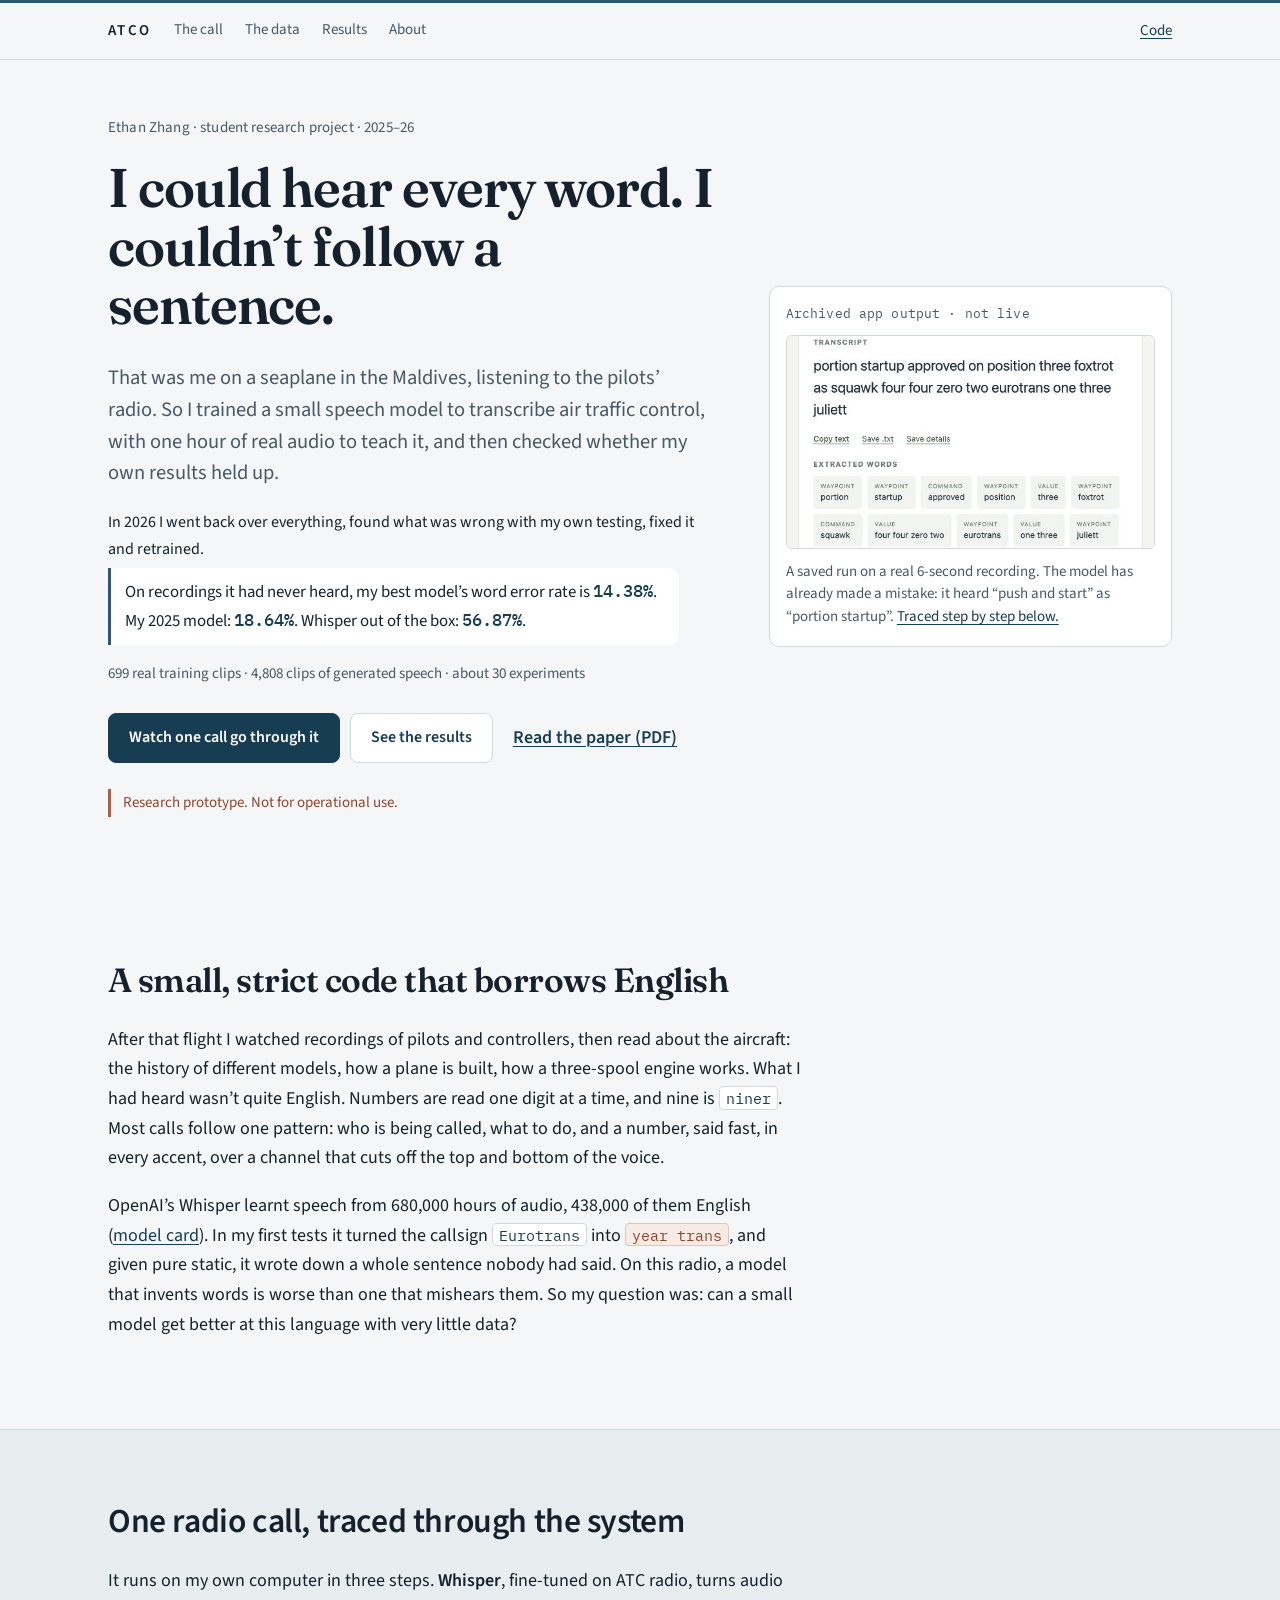
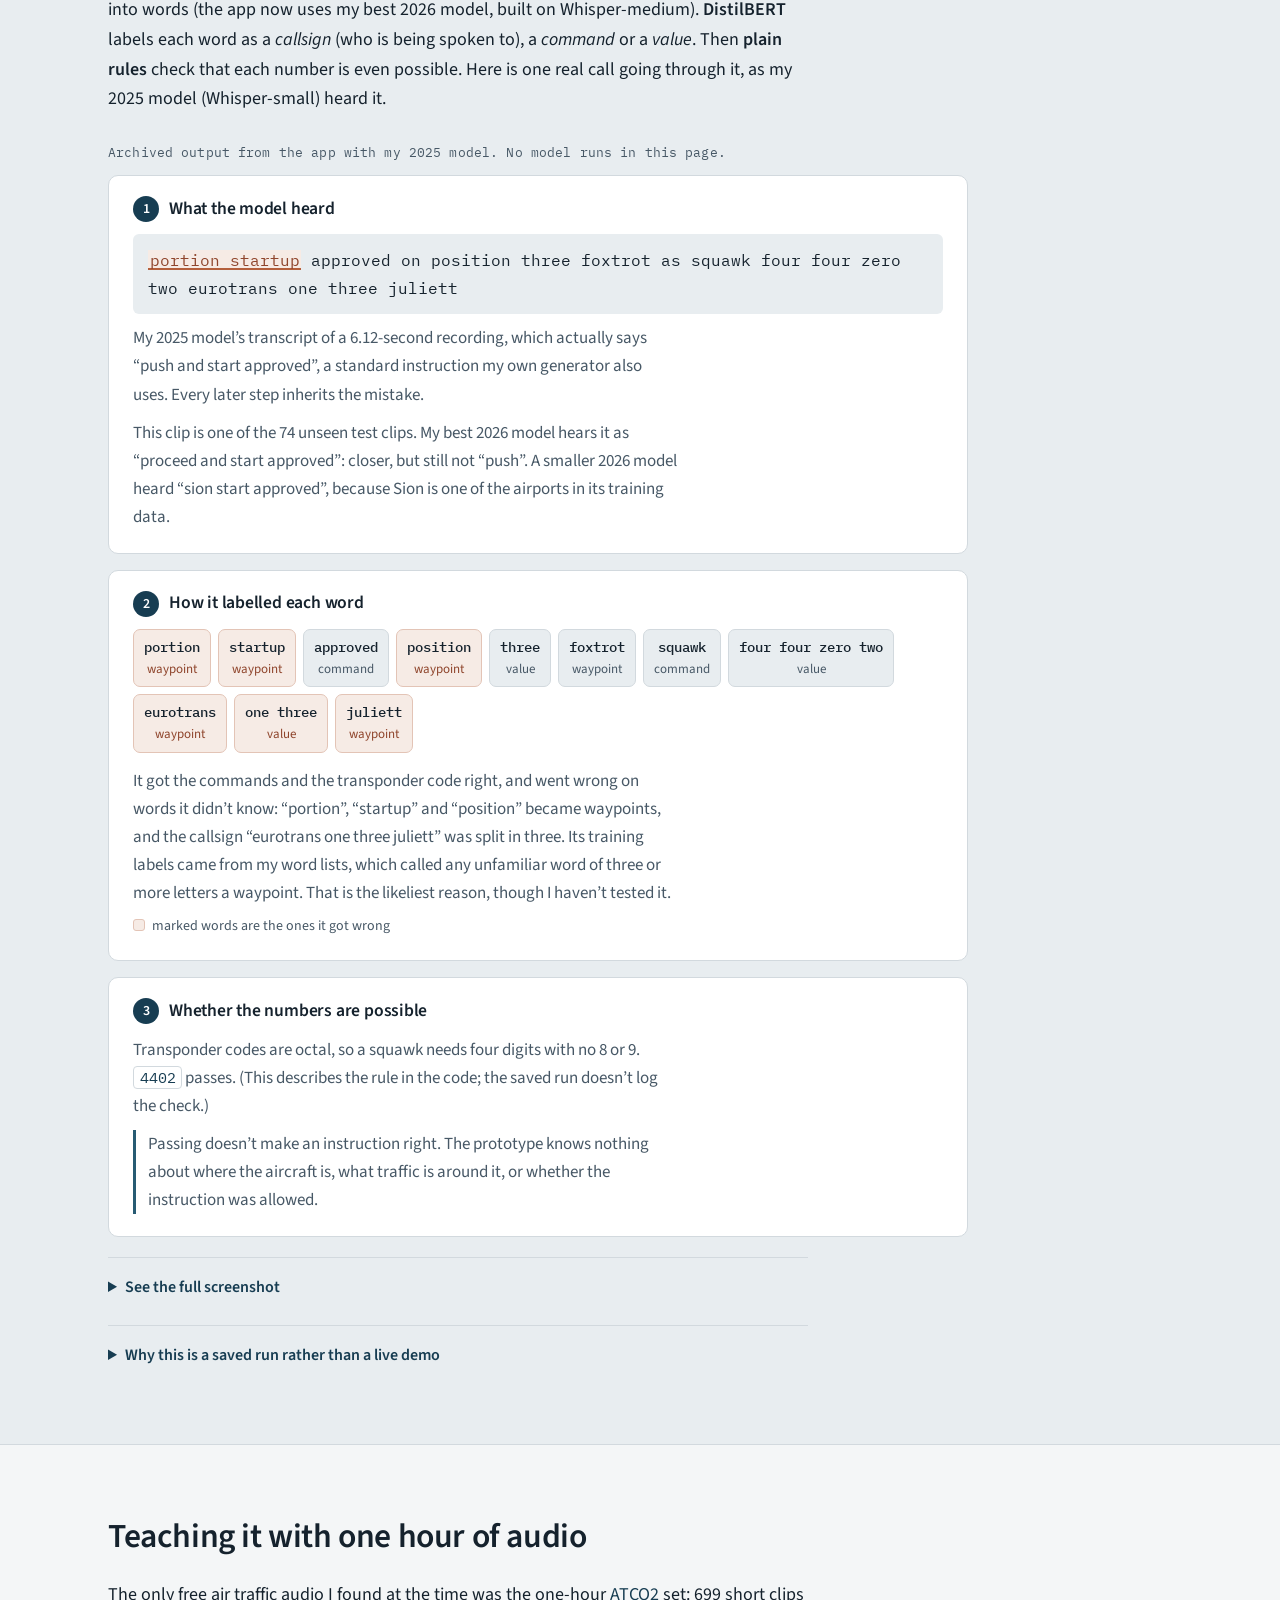
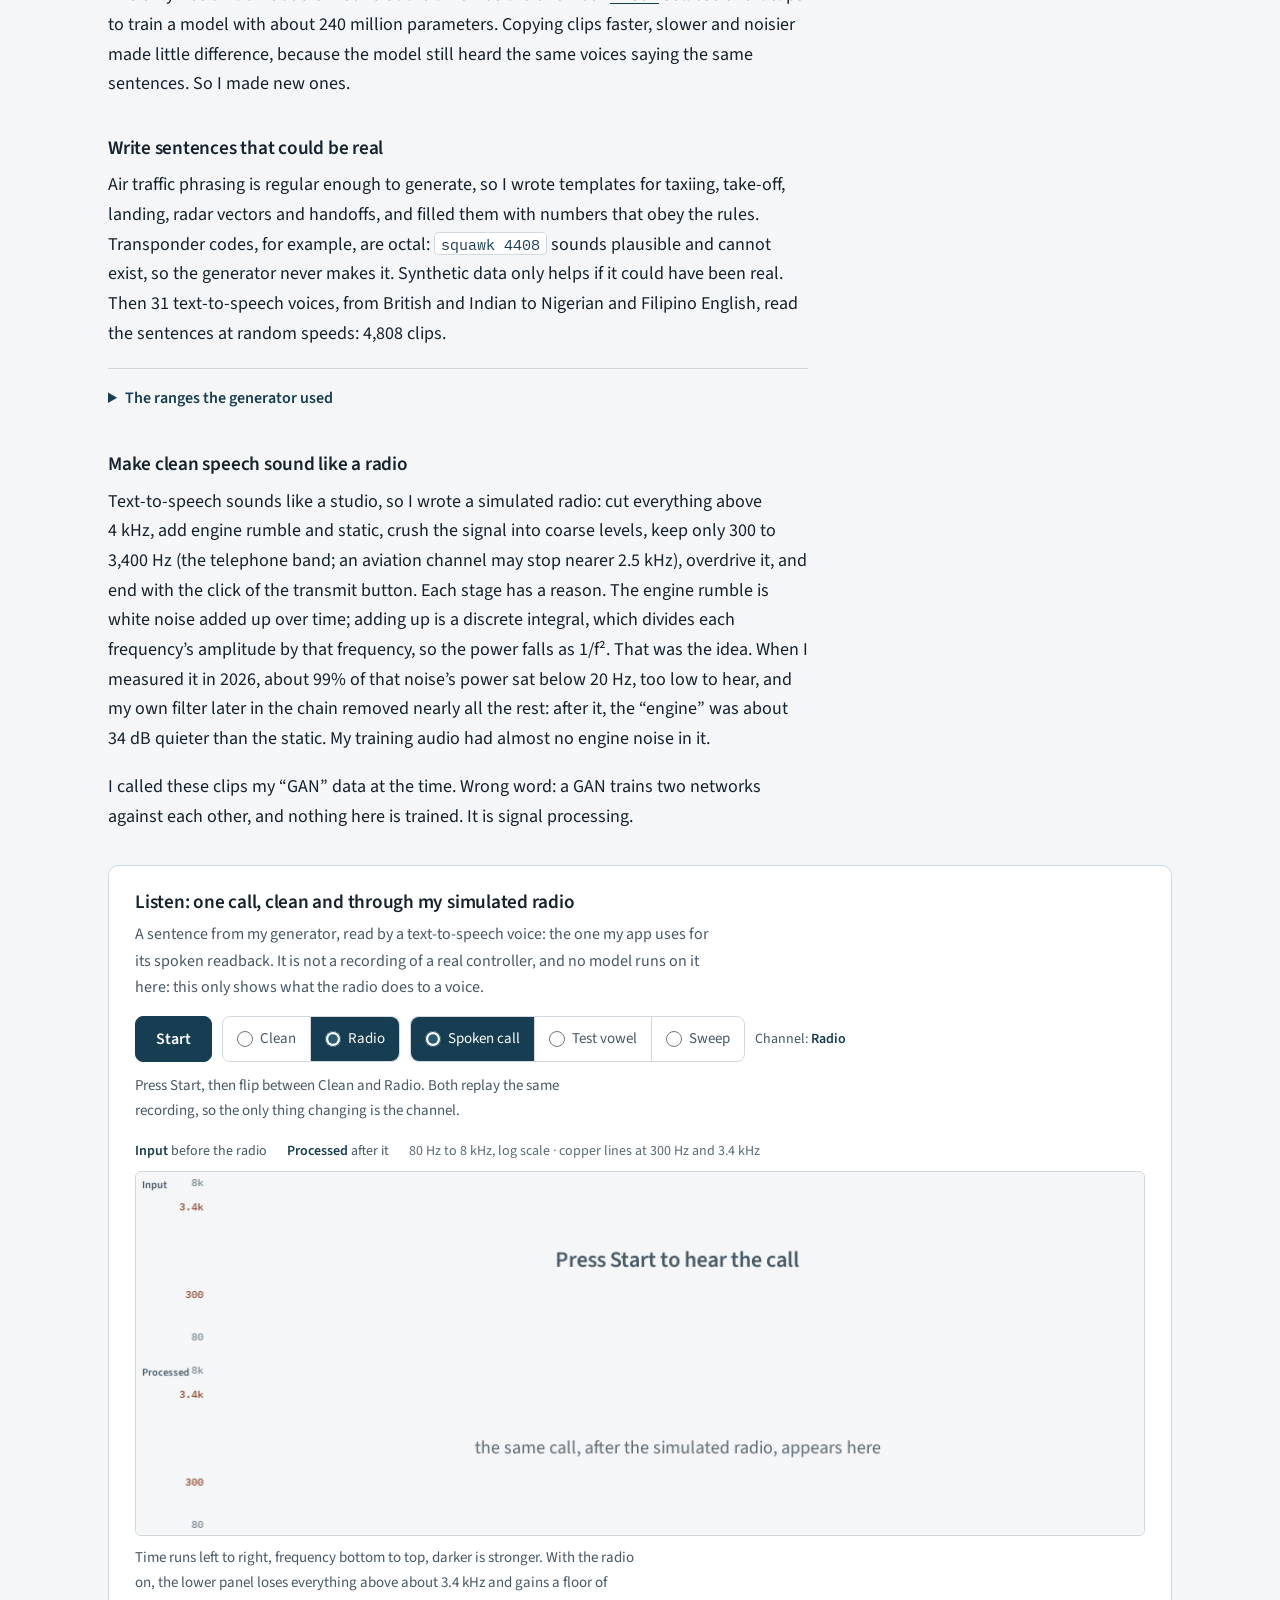
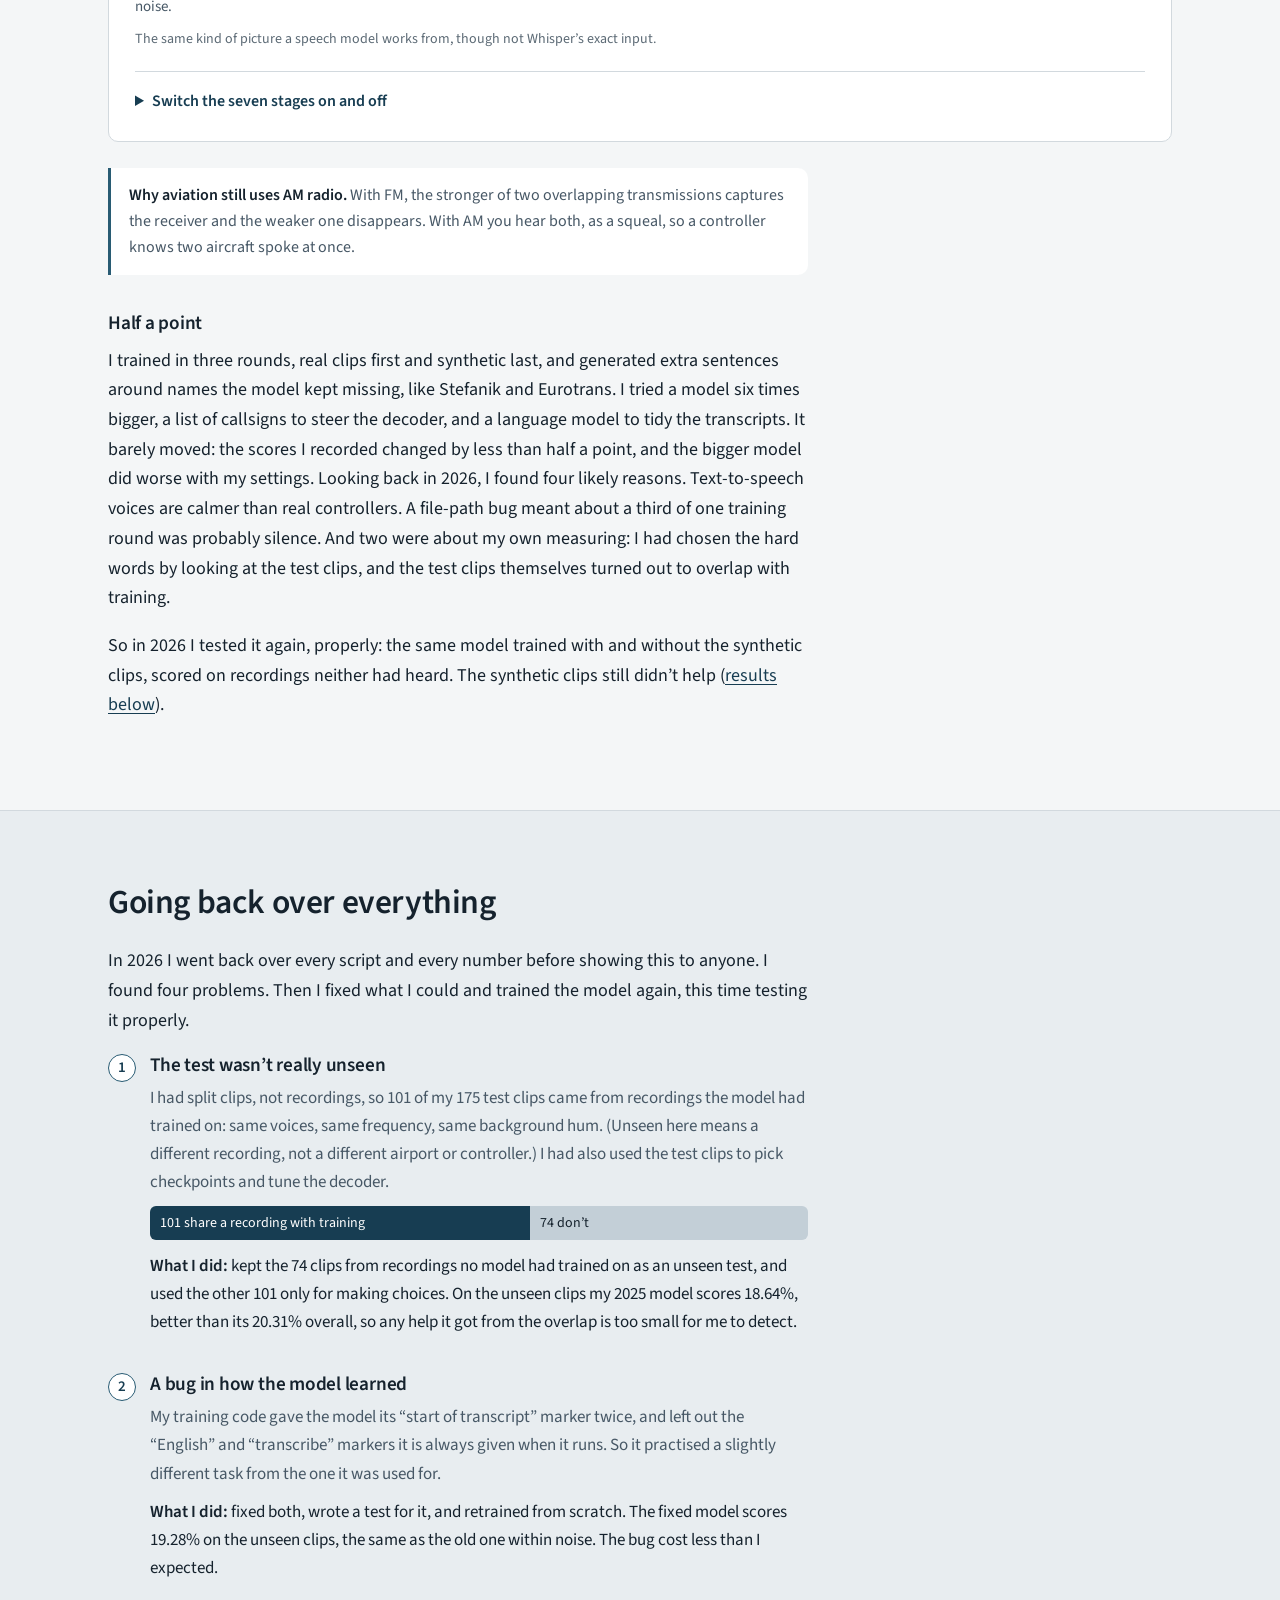
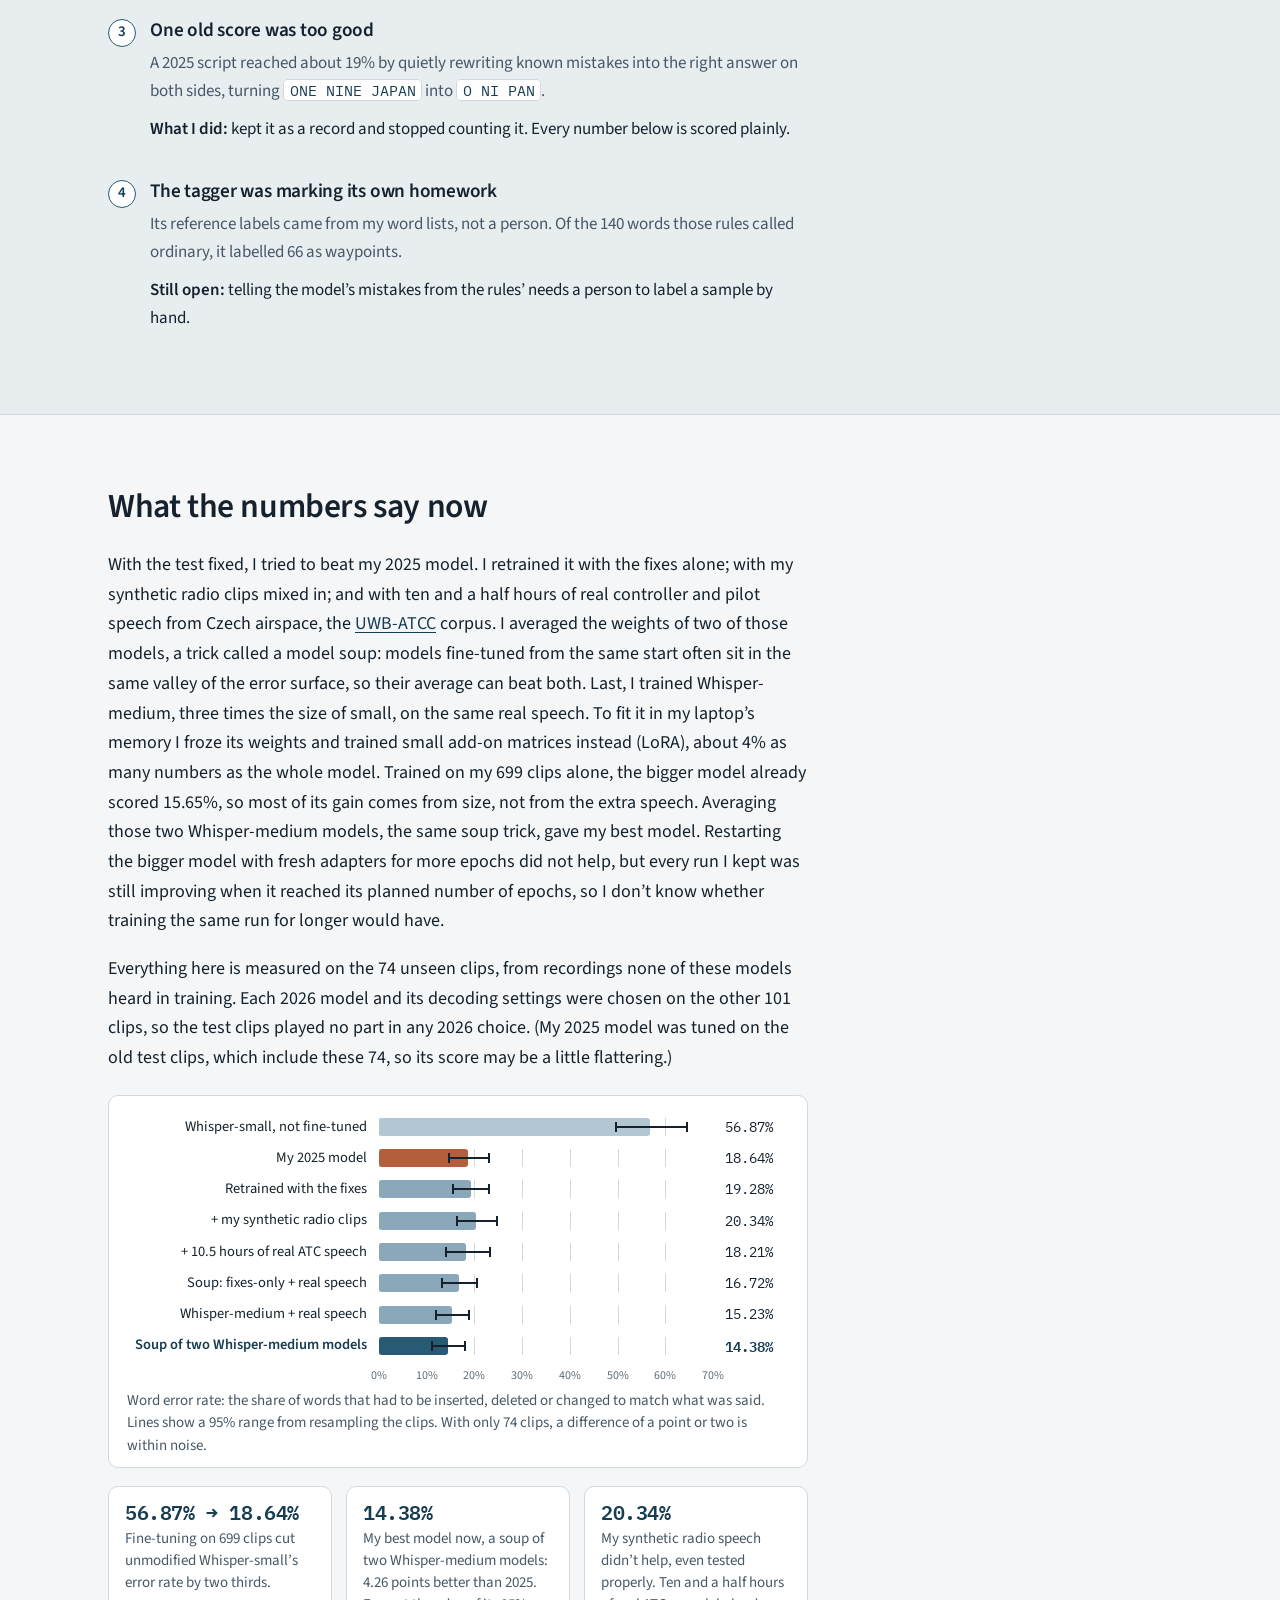
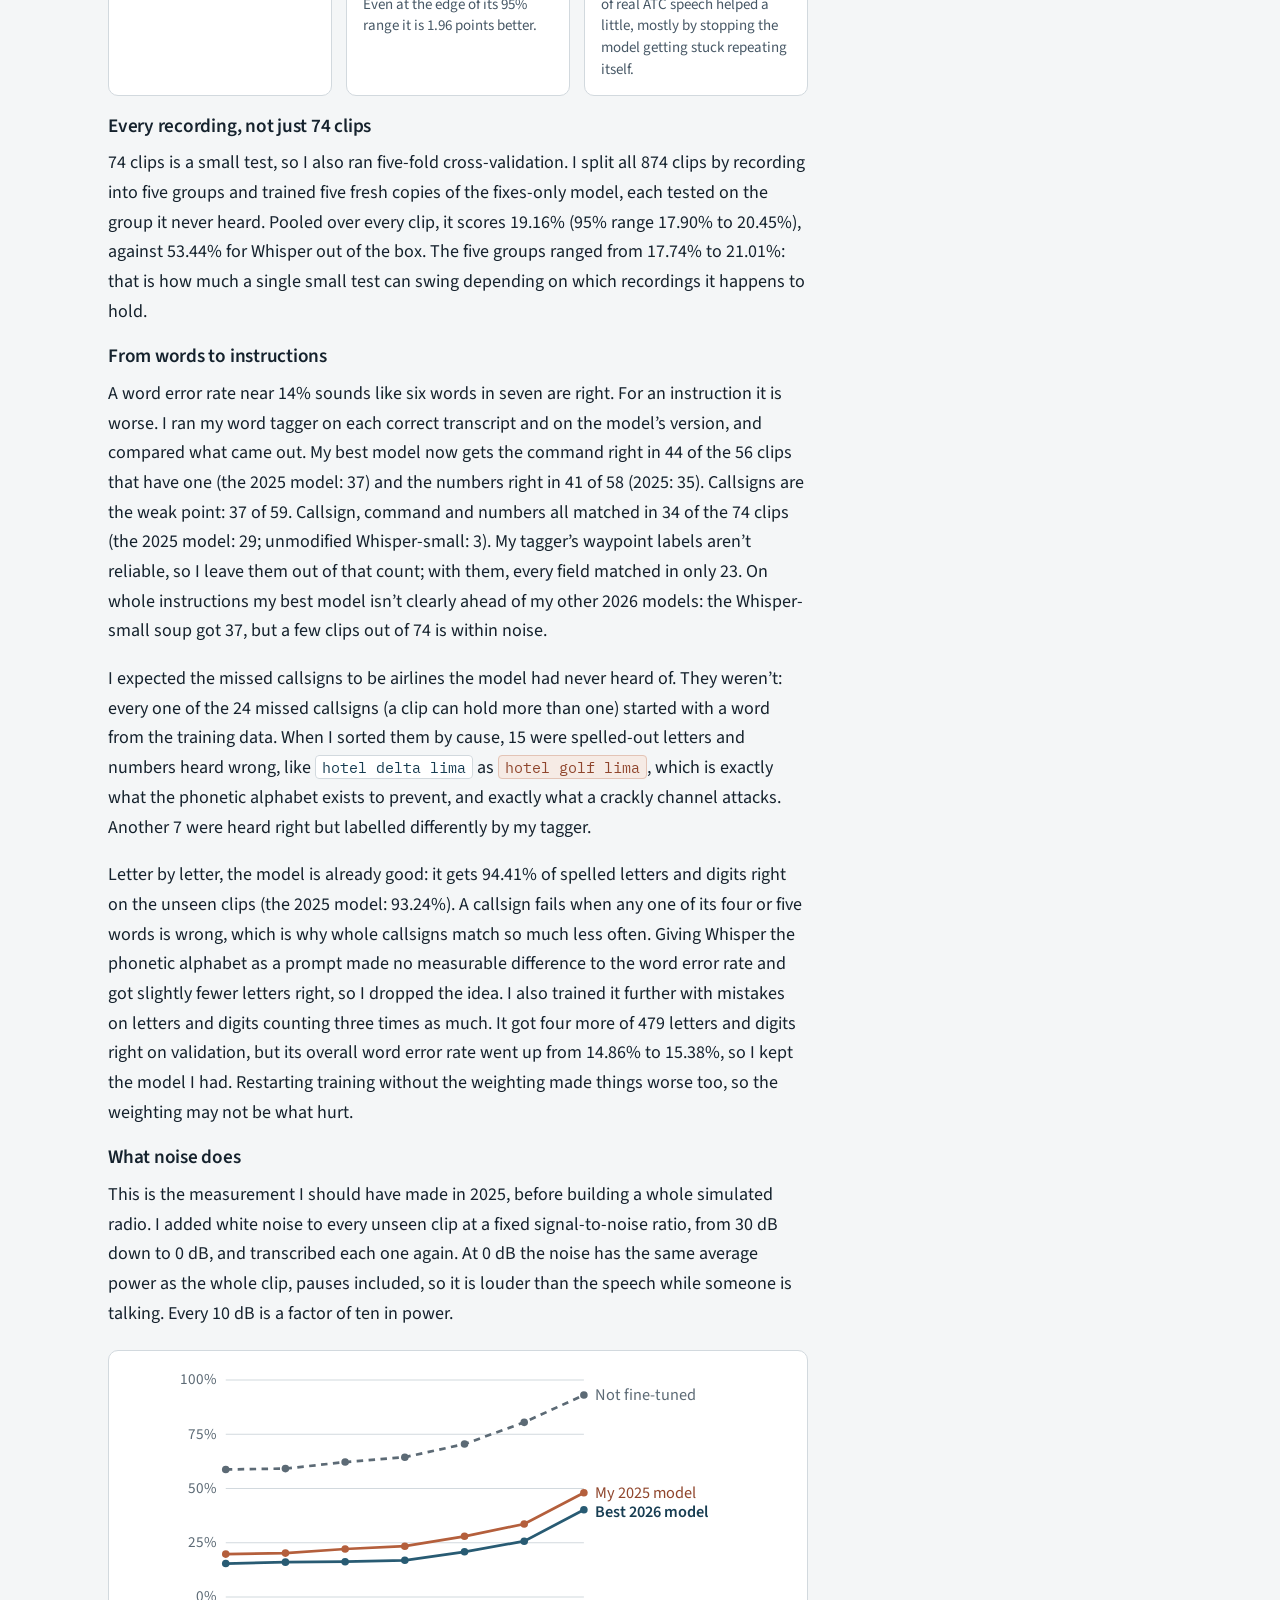
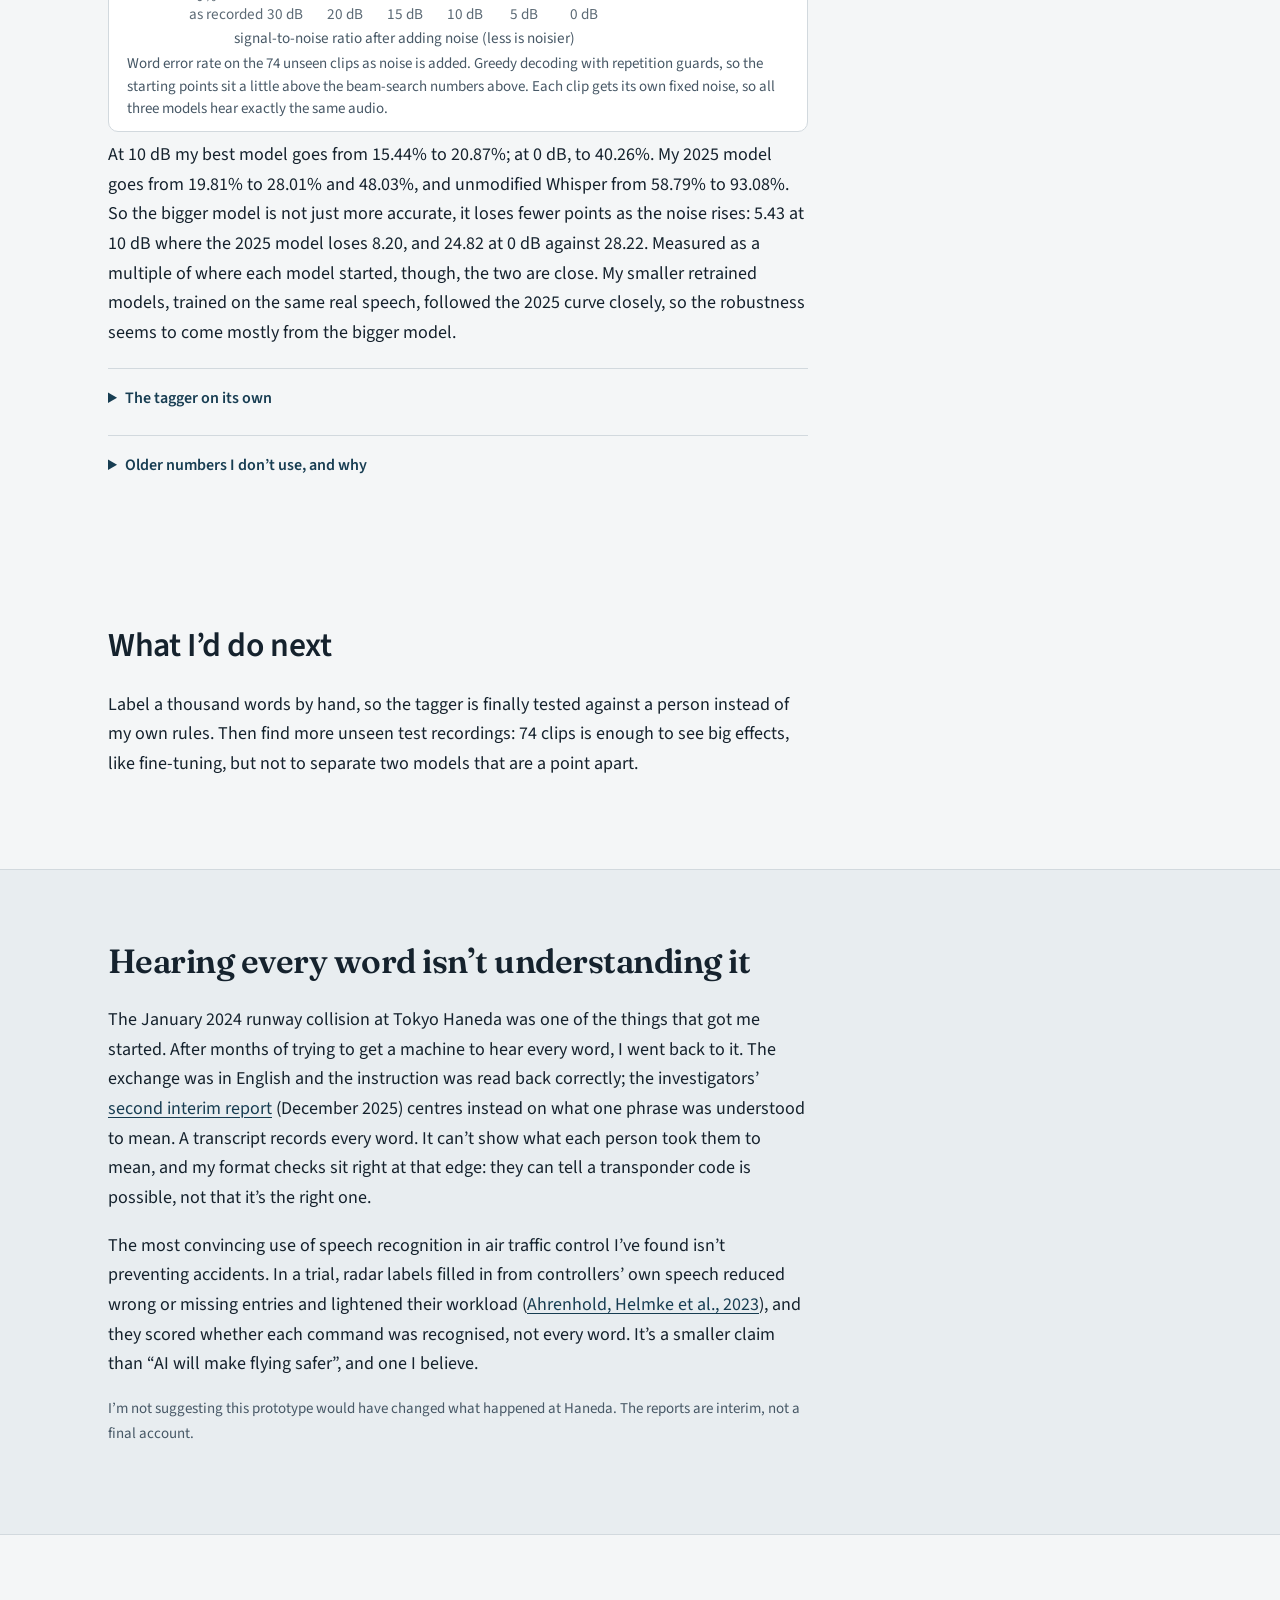
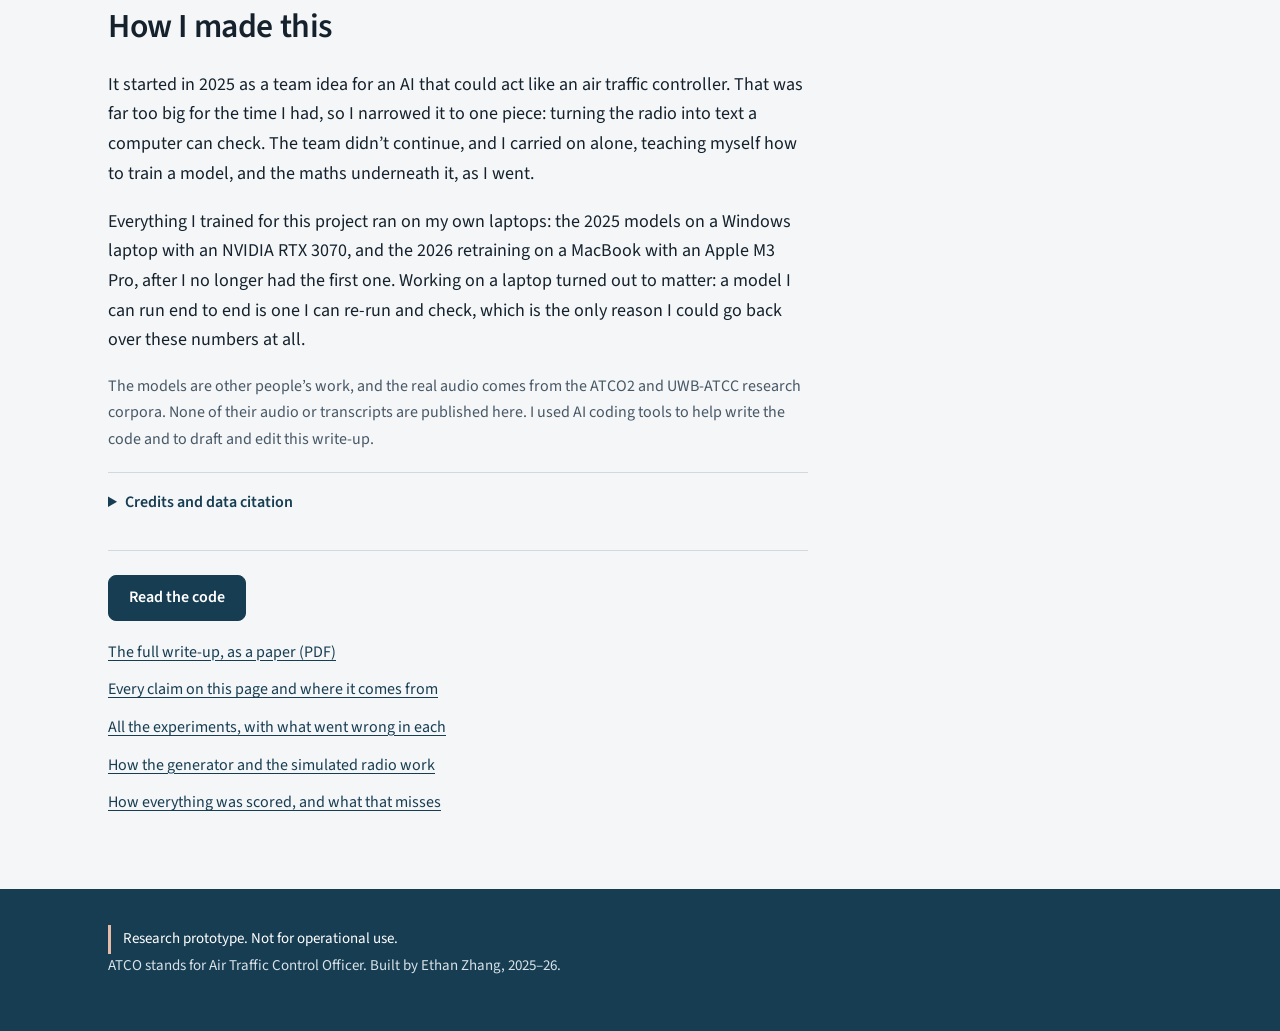
==== site/index.html @ 18c309c1 "Count missed callsigns by cause and treat spellings as one word Spelling variants (alfa and alpha, o" ====
<!doctype html>
<html lang="en">
<head>
<meta charset="utf-8">
<meta name="viewport" content="width=device-width, initial-scale=1">
<title>ATCO: a small speech model for air traffic control radio · Ethan Zhang</title>
<meta name="description" content="A student research project by Ethan Zhang: a small speech model that transcribes air traffic control radio, the ideas he tried with one hour of real audio, and what he found when he audited his own results.">
<meta name="author" content="Ethan Zhang">
<meta name="theme-color" content="#F4F6F7">
<meta property="og:type" content="website">
<meta property="og:title" content="ATCO: a small speech model for air traffic control radio">
<meta property="og:description" content="Ethan Zhang's student research project: what he built, the ideas he tried with one hour of real audio, and what he found when he checked his own results.">
<link rel="preconnect" href="https://fonts.googleapis.com">
<link rel="preconnect" href="https://fonts.gstatic.com" crossorigin>
<link href="https://fonts.googleapis.com/css2?family=Fraunces:opsz,wght@9..144,400;9..144,600&amp;family=Source+Sans+3:wght@400;600&amp;family=IBM+Plex+Mono:wght@400;500&amp;display=swap" rel="stylesheet">
<link rel="stylesheet" href="style.css">
<link rel="icon" href="data:image/svg+xml,<svg xmlns='http://www.w3.org/2000/svg' viewBox='0 0 32 32'><rect width='32' height='32' rx='7' fill='%23285B73'/><path d='M7 22h18M9 17.5h14M11 13h10' stroke='%23F4F6F7' stroke-width='2.2' stroke-linecap='round'/></svg>">
</head>
<body>
<!-- Every number on this page comes from a file in results/. The charts are drawn by
     site/tools/build_charts.py, and site/tools/check_evidence.py fails if anything disagrees. -->

<a class="skip" href="#main">Skip to content</a>

<header class="topbar">
  <div class="wrap site-header__inner">
    <a class="mark" href="#top">ATCO</a>
    <nav aria-label="Sections">
      <a href="#built" data-covers="built">The call</a>
      <a href="#data" data-covers="data">The data</a>
      <a href="#audit" data-covers="audit results next">Results</a>
      <a href="#credit" data-covers="credit">About</a>
    </nav>
    <a class="repo" href="https://github.com/Sineceptor/ATCO">Code</a>
  </div>
</header>

<main id="main">

<section id="top" class="hero">
  <div class="wrap herogrid">
    <div class="herocopy">
      <p class="eyebrow">Ethan Zhang &middot; student research project &middot; 2025&ndash;26</p>
      <h1>I could hear every word. I couldn&rsquo;t follow a sentence.</h1>
      <p class="lede">That was me on a seaplane in the Maldives, listening to the pilots&rsquo; radio. So I
        trained a small speech model to transcribe air traffic control, with one hour of real audio to
        teach it, and then checked whether my own results held up.</p>
      <p class="owns">In 2026 I went back over everything, found what was wrong with my own testing,
        fixed it and retrained.</p>
      <p class="resultline">On recordings it had never heard, my best model&rsquo;s word error rate is
        <b>14.38%</b>. My 2025 model: <b>18.64%</b>. Whisper out of the box: <b>56.87%</b>.</p>
      <p class="scopeline">699 real training clips &middot; 4,808 clips of generated speech &middot; about 30 experiments</p>
      <p class="actions">
        <a class="btn" href="#built">Watch one call go through it</a>
        <a class="btn ghost" href="#results">See the results</a>
        <a class="paperlink" href="https://github.com/Sineceptor/ATCO/blob/main/paper/atco_paper.pdf">Read the paper (PDF)</a>
      </p>
      <p class="warnline">Research prototype. Not for operational use.</p>
    </div>

    <figure class="heroev">
      <p class="tag">Archived app output &middot; not live</p>
      <div class="evcrop">
        <img src="images/app-output.jpg" alt="Crop of a saved screenshot of the app: the transcript 'portion startup approved on position three foxtrot as squawk four four zero two eurotrans one three juliett', and below it the words it extracted, each with a label." width="569" height="777" loading="eager" decoding="async">
      </div>
      <figcaption>A saved run on a real 6-second recording. The model has already made a mistake:
        it heard <q>push and start</q> as <q>portion startup</q>.
        <a href="#built">Traced step by step below.</a></figcaption>
    </figure>
  </div>
</section>

<section id="why">
  <div class="wrap col">
    <h2 class="serif">A small, strict code that borrows English</h2>
    <p>After that flight I watched recordings of pilots and controllers, then read about the aircraft: the
      history of different models, how a plane is built, how a three-spool engine works. What I had heard
      wasn&rsquo;t quite English. Numbers are read one digit at a time, and nine is
      <span class="say">niner</span>. Most calls follow one pattern: who is being called, what to do, and
      a number, said fast, in every accent, over a channel that cuts off the top and bottom of the
      voice.</p>
    <p>OpenAI&rsquo;s Whisper learnt speech from 680,000 hours of audio, 438,000 of them English
      (<a href="https://huggingface.co/openai/whisper-small">model card</a>). In my first tests it turned
      the callsign <span class="say">Eurotrans</span> into <span class="say err">year trans</span>, and given
      pure static, it wrote down a whole sentence nobody had said. On this radio, a model that invents words
      is worse than one that mishears them. So my question was: can a small model get better at this
      language with very little data?</p>
  </div>
</section>

<section id="built" class="tint">
  <div class="wrap">
    <div class="col">
      <h2>One radio call, traced through the system</h2>
      <p>It runs on my own computer in three steps. <strong>Whisper</strong>, fine-tuned on ATC radio,
        turns audio into words (the app now uses my best 2026 model, built on Whisper-medium). <strong>DistilBERT</strong> labels each word as a
        <em>callsign</em> (who is being spoken to), a <em>command</em> or a <em>value</em>. Then
        <strong>plain rules</strong> check that each number is even possible. Here is one real call going
        through it, as my 2025 model (Whisper-small) heard it.</p>
    </div>

    <p class="tag wide">Archived output from the app with my 2025 model. No model runs in this page.</p>
    <ol class="trace">
      <li>
        <h3><span class="step">1</span> What the model heard</h3>
        <p class="tx"><mark class="miss">portion startup</mark> approved on position three foxtrot as
          squawk four four zero two eurotrans one three juliett</p>
        <p>My 2025 model&rsquo;s transcript of a 6.12-second recording, which actually says <q>push and start
          approved</q>, a standard instruction my own generator also uses. Every later step inherits the
          mistake.</p>
        <p class="note">This clip is one of the 74 unseen test clips. My best 2026 model hears it as
          <q>proceed and start approved</q>: closer, but still not <q>push</q>. A smaller 2026 model
          heard <q>sion start approved</q>, because Sion is one of the airports in its training data.</p>
      </li>
      <li>
        <h3><span class="step">2</span> How it labelled each word</h3>
        <ul class="chips" aria-label="Words and the labels DistilBERT gave them">
          <li class="bad"><b>portion</b><span>waypoint</span></li>
          <li class="bad"><b>startup</b><span>waypoint</span></li>
          <li><b>approved</b><span>command</span></li>
          <li class="bad"><b>position</b><span>waypoint</span></li>
          <li><b>three</b><span>value</span></li>
          <li><b>foxtrot</b><span>waypoint</span></li>
          <li><b>squawk</b><span>command</span></li>
          <li><b>four four zero two</b><span>value</span></li>
          <li class="bad"><b>eurotrans</b><span>waypoint</span></li>
          <li class="bad"><b>one three</b><span>value</span></li>
          <li class="bad"><b>juliett</b><span>waypoint</span></li>
        </ul>
        <p>It got the commands and the transponder code right, and went wrong on words it didn&rsquo;t know:
          <q>portion</q>, <q>startup</q> and <q>position</q> became waypoints, and the callsign
          <q>eurotrans one three juliett</q> was split in three. Its training labels came from my word lists,
          which called any unfamiliar word of three or more letters a waypoint. That is the likeliest reason,
          though I haven&rsquo;t tested it.
          <span class="legend"><span class="key bad"></span> marked words are the ones it got wrong</span></p>
      </li>
      <li>
        <h3><span class="step">3</span> Whether the numbers are possible</h3>
        <p>Transponder codes are octal, so a squawk needs four digits with no 8 or 9.
          <span class="say ok">4402</span> passes. (This describes the rule in the code; the saved run
          doesn&rsquo;t log the check.)</p>
        <p class="limit">Passing doesn&rsquo;t make an instruction right. The prototype knows nothing about
          where the aircraft is, what traffic is around it, or whether the instruction was allowed.</p>
      </li>
    </ol>

    <div class="col">
      <details class="more">
        <summary>See the full screenshot</summary>
        <img class="fullshot" src="images/app-output.jpg" alt="The full saved screenshot of the app's output page: transcript, extracted words with labels, and a spoken readback player." width="569" height="777" loading="lazy" decoding="async">
      </details>
      <details class="more">
        <summary>Why this is a saved run rather than a live demo</summary>
        <p>A live version would play real audio beside the model&rsquo;s outputs. The model files are
          several gigabytes and run on my own machine, not in a browser, so this page shows a run I saved
          from the app instead of inventing one. A replay with audio needs a recording I have the right to
          publish; I haven&rsquo;t made that yet.</p>
      </details>
    </div>
  </div>
</section>

<section id="data">
  <div class="wrap">
    <div class="col">
      <h2>Teaching it with one hour of audio</h2>
      <p>The only free air traffic audio I found at the time was the one-hour
        <a href="https://www.atco2.org/data">ATCO2</a> set: 699 short clips to train a model with about 240
        million parameters. Copying clips faster, slower and noisier made little difference, because the
        model still heard the same voices saying the same sentences. So I made new ones.</p>

      <h3 class="idea">Write sentences that could be real</h3>
      <p>Air traffic phrasing is regular enough to generate, so I wrote templates for taxiing, take-off,
        landing, radar vectors and handoffs, and filled them with numbers that obey the rules. Transponder
        codes, for example, are octal: <span class="say">squawk 4408</span> sounds plausible and cannot
        exist, so the generator never makes it. Synthetic data only helps if it could have been real. Then 31
        text-to-speech voices, from British and Indian to Nigerian and Filipino English, read the sentences
        at random speeds: 4,808 clips.</p>
      <details class="more">
        <summary>The ranges the generator used</summary>
        <p>Only the first three are real format rules. The rest are intervals I chose, not rules of
          aviation, and the app&rsquo;s own checker uses much wider limits.</p>
        <table class="rules">
          <caption class="sr-only">Ranges used by the synthetic-data generator</caption>
          <tbody>
            <tr><th scope="row">Squawk</th><td>four digits, 0 to 7 only<span class="why">Transponder codes are octal.</span></td></tr>
            <tr><th scope="row">Heading</th><td>001 to 360, three digits, read digit by digit<span class="why">A compass heading, said the way controllers say it.</span></td></tr>
            <tr><th scope="row">Frequency</th><td>118 to 136&nbsp;MHz plus a decimal<span class="why">Inside the aviation voice band.</span></td></tr>
            <tr><th scope="row">Flight level</th><td>FL060 to FL430, any whole number, so odd levels like FL347 come out too<span class="why">My choice. Levels outside it exist, and real ones are mostly in tens.</span></td></tr>
            <tr><th scope="row">Speed</th><td>160 to 310 knots, in tens<span class="why">My choice.</span></td></tr>
            <tr><th scope="row">Wind</th><td>any direction, 3 to 25 knots<span class="why">My choice.</span></td></tr>
          </tbody>
        </table>
      </details>

      <h3 class="idea">Make clean speech sound like a radio</h3>
      <p>Text-to-speech sounds like a studio, so I wrote a simulated radio: cut everything above
        4&nbsp;kHz, add engine rumble and static, crush the signal into coarse levels, keep only 300 to
        3,400&nbsp;Hz (the telephone band; an aviation channel may stop nearer 2.5&nbsp;kHz), overdrive it, and end with the click of the transmit button.
        Each stage has a reason. The engine rumble is white noise added up over time; adding up is a discrete
        integral, which divides each frequency&rsquo;s amplitude by that frequency, so the power falls as
        1/f&sup2;. That was the idea. When I measured it in 2026, about 99% of that noise&rsquo;s power sat
        below 20&nbsp;Hz, too low to hear, and my own filter later in the chain removed nearly all the rest:
        after it, the <q>engine</q> was about 34&nbsp;dB quieter than the static. My training audio had
        almost no engine noise in it.</p>
      <p>I called these clips my <q>GAN</q> data at the time. Wrong word: a GAN trains two networks against
        each other, and nothing here is trained. It is signal processing.</p>
    </div>

    <div class="lab" id="chain">
      <div class="labhead">
        <h3>Listen: one call, clean and through my simulated radio</h3>
        <p>A sentence from my generator, read by a text-to-speech voice: the one my app uses for its spoken
          readback. It is not a recording of a real
          controller, and no model runs on it here: this only shows what the radio does to a voice.</p>
      </div>
      <div class="demo" id="demo">
        <div class="demo-ctl">
          <button type="button" id="play" class="btn">Start</button>
          <fieldset class="seg">
            <legend class="sr-only">Channel</legend>
            <label><input type="radio" name="preset" value="clean"> Clean</label>
            <label><input type="radio" name="preset" value="radio" checked> Radio</label>
          </fieldset>
          <fieldset class="seg seg-src">
            <legend class="sr-only">Sound source</legend>
            <label><input type="radio" name="src" value="phrase" checked> Spoken call</label>
            <label><input type="radio" name="src" value="voice"> Test vowel</label>
            <label><input type="radio" name="src" value="sweep"> Sweep</label>
          </fieldset>
          <p class="presetstate">Channel: <span id="presetstate" data-state="radio">Radio</span></p>
        </div>
        <audio id="phrase" src="audio/phrase.m4a" loop preload="none"></audio>
        <p class="srcstate" id="srcstate" role="status" hidden></p>
        <p class="hint" id="hint" role="status">Press Start, then flip between Clean and Radio. Both replay
          the same recording, so the only thing changing is the channel.</p>

        <figure class="spectro">
          <div class="scopelabels" aria-hidden="true">
            <span><b>Input</b> before the radio</span>
            <span><b>Processed</b> after it</span>
            <span class="freqkey">80&nbsp;Hz to 8&nbsp;kHz, log scale &middot; copper lines at 300&nbsp;Hz and 3.4&nbsp;kHz</span>
          </div>
          <canvas id="canvas" width="1000" height="360" role="img" aria-label="Two scrolling spectrograms: the input above and the processed signal below. Darker means a stronger frequency. With the radio on, the processed panel loses everything above about 3.4 kilohertz and gains a noise floor."></canvas>
          <p class="scopefall" id="scopefall">Time runs left to right, frequency bottom to top, darker is
            stronger. With the radio on, the lower panel loses everything above about 3.4&nbsp;kHz and gains a
            floor of noise.</p>
          <figcaption>The same kind of picture a speech model works from, though not Whisper&rsquo;s exact
            input.</figcaption>
        </figure>

        <details class="more" id="stages-detail">
          <summary>Switch the seven stages on and off</summary>
          <p class="note">In the order my Python script applies them. The browser version approximates it,
            and says where.</p>
          <ol class="stages">
            <li><label><input type="checkbox" id="s-band" checked> <b>Band-limiting</b></label>
              <p>Throws away everything above 4&nbsp;kHz. <em>The Python version resamples to 8&nbsp;kHz and
                back; the browser uses low-pass filters at 4&nbsp;kHz, which is similar but not identical.</em></p></li>
            <li><label><input type="checkbox" id="s-brown" checked> <b>Engine noise</b></label>
              <p>White noise summed over time, so its power falls as 1/f&sup2;. Most of it is below 20&nbsp;Hz,
                and the voice-band filter below removes nearly all the rest, so turn that filter off to hear
                it.</p></li>
            <li><label><input type="checkbox" id="s-white" checked> <b>Static</b></label>
              <p>Receiver hiss with a flat spectrum. This is the kind of noise early Whisper wrote whole
                sentences out of.</p></li>
            <li><label><input type="checkbox" id="s-mulaw" checked> <b>&micro;-law companding</b></label>
              <p>Squashes the signal into coarse steps and back, which adds grit. <em>My code rounds to steps
                of 1/128 over a signed range, which gives 257 possible values, not 128.</em> Real airband
                radio is analogue AM and has no such stage. I borrowed it from telephones, and it is the part
                of the chain I would defend least.</p></li>
            <li><label><input type="checkbox" id="s-bp" checked> <b>Voice-band filter</b></label>
              <p>Keeps only 300 to 3,400&nbsp;Hz, the telephone band. ICAO&rsquo;s guidance for the newer
                8.33&nbsp;kHz aviation channels assumes about 2,500&nbsp;Hz of audio, so a real channel may cut
                off lower. <em>The browser stacks two
                second-order filters on each edge; I haven&rsquo;t checked that this exactly matches the
                Python filter.</em></p></li>
            <li><label><input type="checkbox" id="s-clip" checked> <b>Overdrive</b></label>
              <p>Amplifies and flattens the peaks, like a microphone held too close. Clipping creates
                frequencies that weren&rsquo;t in the original.</p></li>
            <li><label><input type="checkbox" id="s-sq" checked> <b>Squelch tail</b></label>
              <p>A short burst of noise, the click when the transmit button is let go.
                <button type="button" id="squelch" class="btn ghost small">Play one</button></p></li>
          </ol>
          <div class="micbox">
            <h4>Try your own voice</h4>
            <p>Your audio stays in this page. Nothing is recorded, saved or sent, and you won&rsquo;t hear
              yourself unless you tick the box, so it can&rsquo;t feed back.</p>
            <p>
              <button type="button" id="micbtn" class="btn ghost">Use microphone</button>
              <button type="button" id="micstop" class="btn ghost" hidden>Stop microphone</button>
            </p>
            <label class="mon" id="monwrap" hidden><input type="checkbox" id="monitor"> Hear it (use headphones)</label>
            <p class="micstate" id="micstate" role="status"></p>
          </div>
          <p class="note">The noise levels are set by ear, not calibrated, so no signal-to-noise ratio is
            shown. <b>Clean</b> opens each filter up to the edges of the audio range rather than removing it,
            so it is close to a bypass but not exactly one. The test vowel and sweep are generated fresh each
            time, so only the spoken call gives a fair before-and-after.</p>
        </details>
        <noscript><p class="note">This part needs JavaScript. Everything it demonstrates is described in the
          paragraph above.</p></noscript>
      </div>
    </div>

    <div class="col">
      <aside class="aside">
        <p><b>Why aviation still uses AM radio.</b> With FM, the stronger of two overlapping transmissions
          captures the receiver and the weaker one disappears. With AM you hear both, as a squeal, so a
          controller knows two aircraft spoke at once.</p>
      </aside>

      <h3 class="idea">Half a point</h3>
      <p>I trained in three rounds, real clips first and synthetic last, and generated extra sentences around
        names the model kept missing, like Stefanik and Eurotrans. I tried a model six times bigger, a list of
        callsigns to steer the decoder, and a language model to tidy the transcripts. It barely moved: the
        scores I recorded changed by less than half a point, and the bigger model did worse with my
        settings. Looking back in 2026, I found four likely reasons. Text-to-speech voices are calmer than
        real controllers. A file-path bug meant about a third of one training round was probably silence. And two were about my own
        measuring: I had chosen the hard words by looking at the test clips, and the test clips themselves
        turned out to overlap with training.</p>
      <p>So in 2026 I tested it again, properly: the same model trained with and without the synthetic
        clips, scored on recordings neither had heard. The synthetic clips still didn&rsquo;t help
        (<a href="#results">results below</a>).</p>
    </div>
  </div>
</section>

<section id="audit" class="tint">
  <div class="wrap col">
    <h2>Going back over everything</h2>
    <p>In 2026 I went back over every script and every number before showing this to anyone. I found
      four problems. Then I fixed what I could and trained the model again, this time testing it
      properly.</p>

    <ol class="findings">
      <li>
        <h3>The test wasn&rsquo;t really unseen</h3>
        <p>I had split clips, not recordings, so 101 of my 175 test clips came from recordings the model
          had trained on: same voices, same frequency, same background hum. (Unseen here means a different
          recording, not a different airport or controller.) I had also used the test clips
          to pick checkpoints and tune the decoder.</p>
        <div class="split" role="img" aria-label="101 of the 175 test clips share a source recording with the training data; the other 74 do not.">
          <span class="shared" style="width:57.7%">101 share a recording with training</span><span class="unshared" style="width:42.3%">74 don&rsquo;t</span>
        </div>
        <p class="so"><b>What I did:</b> kept the 74 clips from recordings no model had trained on as an
          unseen test, and used the other 101 only for making choices. On the unseen clips my 2025 model
          scores 18.64%, better than its 20.31% overall, so any help it got from the overlap is too small for
          me to detect.</p>
      </li>
      <li>
        <h3>A bug in how the model learned</h3>
        <p>My training code gave the model its <q>start of transcript</q> marker twice, and left out the
          <q>English</q> and <q>transcribe</q> markers it is always given when it runs. So it practised a
          slightly different task from the one it was used for.</p>
        <p class="so"><b>What I did:</b> fixed both, wrote a test for it, and retrained from scratch. The
          fixed model scores 19.28% on the unseen clips, the same as the old one within noise. The bug cost
          less than I expected.</p>
      </li>
      <li>
        <h3>One old score was too good</h3>
        <p>A 2025 script reached about 19% by quietly rewriting known mistakes into the right answer on
          both sides, turning <span class="say">ONE NINE JAPAN</span> into <span class="say">O NI PAN</span>.</p>
        <p class="so"><b>What I did:</b> kept it as a record and stopped counting it. Every number below
          is scored plainly.</p>
      </li>
      <li>
        <h3>The tagger was marking its own homework</h3>
        <p>Its reference labels came from my word lists, not a person. Of the 140 words those rules
          called ordinary, it labelled 66 as waypoints.</p>
        <p class="so"><b>Still open:</b> telling the model&rsquo;s mistakes from the rules&rsquo; needs a
          person to label a sample by hand.</p>
      </li>
    </ol>
  </div>
</section>

<section id="results">
  <div class="wrap col">
    <h2>What the numbers say now</h2>
    <p>With the test fixed, I tried to beat my 2025 model. I retrained it with the fixes alone; with my
      synthetic radio clips mixed in; and with ten and a half hours of real controller and pilot speech
      from Czech airspace, the <a href="https://huggingface.co/datasets/Jzuluaga/uwb_atcc">UWB-ATCC</a>
      corpus. I averaged the weights of two of those models, a trick called a model soup: models
      fine-tuned from the same start often sit in the same valley of the error surface, so their average
      can beat both. Last, I trained Whisper-medium, three times the size of small, on the same real
      speech. To fit it in my laptop&rsquo;s memory I froze its weights and trained small add-on
      matrices instead (LoRA), about 4% as many numbers as the whole model. Trained on my 699 clips alone,
      the bigger model already scored 15.65%, so most of its gain comes from size, not from the extra
      speech. Averaging those two Whisper-medium models, the same soup trick, gave my best model. Restarting
      the bigger model with fresh adapters for more epochs did not help, but every run I kept was still
      improving when it reached its planned number of epochs, so I don&rsquo;t know whether training the
      same run for longer would have.</p>
    <p>Everything here is measured on the 74 unseen clips, from recordings none of these models heard in
      training. Each 2026 model and its decoding settings were chosen on the other 101 clips, so the test
      clips played no part in any 2026 choice. (My 2025 model was tuned on the old test clips, which
      include these 74, so its score may be a little flattering.)</p>

    <figure class="chartfig">
<!-- chart:bars -->
<div class="werbars" role="img" aria-label="Word error rate on the 74 unseen-recording clips. Whisper-small, not fine-tuned: 56.87%, 95% range 49.53 to 64.81; My 2025 model: 18.64%, 95% range 14.44 to 23.19; Retrained with the fixes: 19.28%, 95% range 15.37 to 23.35; + my synthetic radio clips: 20.34%, 95% range 16.05 to 25.00; + 10.5 hours of real ATC speech: 18.21%, 95% range 13.78 to 23.48; Soup: fixes-only + real speech: 16.72%, 95% range 13.00 to 20.68; Whisper-medium + real speech: 15.23%, 95% range 11.69 to 19.13; Soup of two Whisper-medium models: 14.38%, 95% range 10.95 to 18.17">
<div class="wrow base"><span class="wl">Whisper-small, not fine-tuned</span><span class="wt"><i style="width:81.24%"></i><b style="left:70.76%;width:calc(92.59% - 70.76%)"></b></span><span class="wv">56.87%</span></div>
<div class="wrow old"><span class="wl">My 2025 model</span><span class="wt"><i style="width:26.63%"></i><b style="left:20.63%;width:calc(33.13% - 20.63%)"></b></span><span class="wv">18.64%</span></div>
<div class="wrow"><span class="wl">Retrained with the fixes</span><span class="wt"><i style="width:27.54%"></i><b style="left:21.96%;width:calc(33.36% - 21.96%)"></b></span><span class="wv">19.28%</span></div>
<div class="wrow"><span class="wl">+ my synthetic radio clips</span><span class="wt"><i style="width:29.06%"></i><b style="left:22.93%;width:calc(35.71% - 22.93%)"></b></span><span class="wv">20.34%</span></div>
<div class="wrow"><span class="wl">+ 10.5 hours of real ATC speech</span><span class="wt"><i style="width:26.01%"></i><b style="left:19.69%;width:calc(33.54% - 19.69%)"></b></span><span class="wv">18.21%</span></div>
<div class="wrow"><span class="wl">Soup: fixes-only + real speech</span><span class="wt"><i style="width:23.89%"></i><b style="left:18.57%;width:calc(29.54% - 18.57%)"></b></span><span class="wv">16.72%</span></div>
<div class="wrow"><span class="wl">Whisper-medium + real speech</span><span class="wt"><i style="width:21.76%"></i><b style="left:16.70%;width:calc(27.33% - 16.70%)"></b></span><span class="wv">15.23%</span></div>
<div class="wrow best"><span class="wl">Soup of two Whisper-medium models</span><span class="wt"><i style="width:20.54%"></i><b style="left:15.64%;width:calc(25.96% - 15.64%)"></b></span><span class="wv">14.38%</span></div>
<div class="wrow waxis" aria-hidden="true"><span></span><span class="wticks"><span style="left:0.00%">0%</span><span style="left:14.29%">10%</span><span style="left:28.57%">20%</span><span style="left:42.86%">30%</span><span style="left:57.14%">40%</span><span style="left:71.43%">50%</span><span style="left:85.71%">60%</span><span style="left:100.00%">70%</span></span><span></span></div>
</div>
<!-- /chart:bars -->
      <figcaption>Word error rate: the share of words that had to be inserted, deleted or changed to
        match what was said. Lines show a 95% range from resampling the clips. With only 74 clips, a
        difference of a point or two is within noise.</figcaption>
    </figure>

    <div class="statrow">
      <div class="stat"><p class="big">56.87% &rarr; 18.64%</p><p>Fine-tuning on 699 clips cut unmodified
        Whisper-small&rsquo;s error rate by two thirds.</p></div>
      <div class="stat"><p class="big">14.38%</p><p>My best model now, a soup of two Whisper-medium
        models: 4.26 points better than 2025. Even at the edge of its 95% range it is 1.96 points
        better.</p></div>
      <div class="stat"><p class="big">20.34%</p><p>My synthetic radio speech didn&rsquo;t help, even
        tested properly. Ten and a half hours of real ATC speech helped a little, mostly by stopping the model
        getting stuck repeating itself.</p></div>
    </div>

    <h3>Every recording, not just 74 clips</h3>
    <p>74 clips is a small test, so I also ran five-fold cross-validation. I split all 874 clips by
      recording into five groups and trained five fresh copies of the fixes-only model, each tested on the
      group it never heard. Pooled over every clip, it scores 19.16% (95% range 17.90% to 20.45%), against
      53.44% for Whisper out of the box. The five groups ranged from 17.74% to 21.01%: that is how much a
      single small test can swing depending on which recordings it happens to hold.</p>

    <h3>From words to instructions</h3>
    <p>A word error rate near 14% sounds like six words in seven are right. For an instruction it is
      worse. I ran my word tagger on each correct transcript and on the model&rsquo;s version, and
      compared what came out. My best model now gets the command right in 44 of the 56 clips that have
      one (the 2025 model: 37) and the numbers right in 41 of 58 (2025: 35). Callsigns are the weak
      point: 37 of 59. Callsign, command and numbers all matched in 34 of the 74 clips (the 2025 model:
      29; unmodified Whisper-small: 3). My tagger&rsquo;s waypoint labels aren&rsquo;t reliable, so I leave
      them out of that count; with them, every field matched in only 23. On whole instructions my best
      model isn&rsquo;t clearly ahead of my other 2026 models: the Whisper-small soup got 37, but a few clips
      out of 74 is within noise.</p>
    <p>I expected the missed callsigns to be airlines the model had never heard of. They weren&rsquo;t:
      every one of the 24 missed callsigns (a clip can hold more than one) started with a word from the
      training data. When I sorted them by cause, 15 were spelled-out letters and numbers heard wrong, like <span class="say">hotel delta lima</span> as <span class="say err">hotel golf
      lima</span>, which is exactly what the phonetic alphabet exists to prevent, and exactly what a
      crackly channel attacks. Another 7 were heard right but labelled differently by my tagger.</p>
    <p>Letter by letter, the model is already good: it gets 94.41% of spelled letters and digits right on
      the unseen clips (the 2025 model: 93.24%). A callsign fails when any one of its four or five words
      is wrong, which is why whole callsigns match so much less often. Giving Whisper the phonetic alphabet
      as a prompt made no measurable difference to the word error rate and got slightly fewer letters
      right, so I dropped the idea. I also trained it further with mistakes on
      letters and digits counting three times as much. It got four more of 479 letters and digits right
      on validation, but its overall word error rate went up from 14.86% to 15.38%, so I kept the model I
      had. Restarting training without the weighting made things worse too, so the weighting may not be
      what hurt.</p>

    <h3>What noise does</h3>
    <p>This is the measurement I should have made in 2025, before building a whole simulated radio. I
      added white noise to every unseen clip at a fixed signal-to-noise ratio, from 30&nbsp;dB down to
      0&nbsp;dB, and transcribed each one again. At 0&nbsp;dB the noise has the same average power as the
      whole clip, pauses included, so it is louder than the speech while someone is talking. Every 10&nbsp;dB
      is a factor of ten in power.</p>
    <figure class="chartfig">
<!-- chart:noise -->
<svg class="chart noise" viewBox="0 0 516 258" role="img" aria-labelledby="noise-title noise-desc">
<title id="noise-title">Word error rate as noise is added</title>
<desc id="noise-desc">Not fine-tuned: as recorded 58.79%, 30 dB 59.21%, 20 dB 62.19%, 15 dB 64.43%, 10 dB 70.50%, 5 dB 80.51%, 0 dB 93.08%; My 2025 model: as recorded 19.81%, 30 dB 20.23%, 20 dB 22.15%, 15 dB 23.43%, 10 dB 28.01%, 5 dB 33.65%, 0 dB 48.03%; Best 2026 model: as recorded 15.44%, 30 dB 16.08%, 20 dB 16.29%, 15 dB 16.93%, 10 dB 20.87%, 5 dB 25.77%, 0 dB 40.26%</desc>
<line class="grid" x1="44" x2="374" y1="212.0" y2="212.0"/><text class="tick" x="36" y="216.0" text-anchor="end">0%</text>
<line class="grid" x1="44" x2="374" y1="162.0" y2="162.0"/><text class="tick" x="36" y="166.0" text-anchor="end">25%</text>
<line class="grid" x1="44" x2="374" y1="112.0" y2="112.0"/><text class="tick" x="36" y="116.0" text-anchor="end">50%</text>
<line class="grid" x1="44" x2="374" y1="62.0" y2="62.0"/><text class="tick" x="36" y="66.0" text-anchor="end">75%</text>
<line class="grid" x1="44" x2="374" y1="12.0" y2="12.0"/><text class="tick" x="36" y="16.0" text-anchor="end">100%</text>
<text class="tick" x="44.0" y="232" text-anchor="middle">as recorded</text>
<text class="tick" x="99.0" y="232" text-anchor="middle">30 dB</text>
<text class="tick" x="154.0" y="232" text-anchor="middle">20 dB</text>
<text class="tick" x="209.0" y="232" text-anchor="middle">15 dB</text>
<text class="tick" x="264.0" y="232" text-anchor="middle">10 dB</text>
<text class="tick" x="319.0" y="232" text-anchor="middle">5 dB</text>
<text class="tick" x="374.0" y="232" text-anchor="middle">0 dB</text>
<text class="axis" x="209.0" y="254" text-anchor="middle">signal-to-noise ratio after adding noise (less is noisier)</text>
<polyline class="line base" points="44.0,94.4 99.0,93.6 154.0,87.6 209.0,83.1 264.0,71.0 319.0,51.0 374.0,25.8"/>
<circle class="dot base" cx="44.0" cy="94.4" r="3.5"/>
<circle class="dot base" cx="99.0" cy="93.6" r="3.5"/>
<circle class="dot base" cx="154.0" cy="87.6" r="3.5"/>
<circle class="dot base" cx="209.0" cy="83.1" r="3.5"/>
<circle class="dot base" cx="264.0" cy="71.0" r="3.5"/>
<circle class="dot base" cx="319.0" cy="51.0" r="3.5"/>
<circle class="dot base" cx="374.0" cy="25.8" r="3.5"/>
<text class="serieslabel base" x="384" y="30.8">Not fine-tuned</text>
<polyline class="line old" points="44.0,172.4 99.0,171.5 154.0,167.7 209.0,165.1 264.0,156.0 319.0,144.7 374.0,115.9"/>
<circle class="dot old" cx="44.0" cy="172.4" r="3.5"/>
<circle class="dot old" cx="99.0" cy="171.5" r="3.5"/>
<circle class="dot old" cx="154.0" cy="167.7" r="3.5"/>
<circle class="dot old" cx="209.0" cy="165.1" r="3.5"/>
<circle class="dot old" cx="264.0" cy="156.0" r="3.5"/>
<circle class="dot old" cx="319.0" cy="144.7" r="3.5"/>
<circle class="dot old" cx="374.0" cy="115.9" r="3.5"/>
<text class="serieslabel old" x="384" y="120.9">My 2025 model</text>
<polyline class="line best" points="44.0,181.1 99.0,179.8 154.0,179.4 209.0,178.1 264.0,170.3 319.0,160.5 374.0,131.5"/>
<circle class="dot best" cx="44.0" cy="181.1" r="3.5"/>
<circle class="dot best" cx="99.0" cy="179.8" r="3.5"/>
<circle class="dot best" cx="154.0" cy="179.4" r="3.5"/>
<circle class="dot best" cx="209.0" cy="178.1" r="3.5"/>
<circle class="dot best" cx="264.0" cy="170.3" r="3.5"/>
<circle class="dot best" cx="319.0" cy="160.5" r="3.5"/>
<circle class="dot best" cx="374.0" cy="131.5" r="3.5"/>
<text class="serieslabel best" x="384" y="137.9">Best 2026 model</text>
</svg>
<!-- /chart:noise -->
      <figcaption>Word error rate on the 74 unseen clips as noise is added. Greedy decoding with repetition
        guards, so the starting points sit a little above the beam-search numbers above. Each clip gets its
        own fixed noise, so all three models hear exactly the same audio.</figcaption>
    </figure>
    <p>At 10&nbsp;dB my best model goes from 15.44% to 20.87%; at 0&nbsp;dB, to 40.26%. My 2025 model
      goes from 19.81% to 28.01% and 48.03%, and unmodified Whisper from 58.79% to 93.08%. So the bigger
      model is not just more accurate, it loses fewer points as the noise rises: 5.43 at 10&nbsp;dB where
      the 2025 model loses 8.20, and 24.82 at 0&nbsp;dB against 28.22. Measured as a multiple of where each
      model started, though, the two are close. My smaller retrained models, trained on the same real speech, followed the
      2025 curve closely, so the robustness seems to come mostly from the bigger model.</p>


    <details class="more">
      <summary>The tagger on its own</summary>
      <p>Against my rule-generated labels, DistilBERT scores a weighted F1 of <b>0.8657</b>. That
        measures agreement with the word lists, not accuracy against a person, and it is on the same
        sentences my training used to pick the best epoch, so it is a little flattering even as that.</p>
          <div class="bars" role="img" aria-label="Per-label F1 against the rule-generated labels: command 0.953 on 116 words, value 0.945 on 278, callsign 0.888 on 241, waypoint 0.811 on 226, other 0.685 on 140.">
            <div class="metric-row"><span class="bl">Command <em>116</em></span><span class="bt"><i style="width:95.3%"></i></span><span class="bv">0.953</span></div>
            <div class="metric-row"><span class="bl">Value <em>278</em></span><span class="bt"><i style="width:94.5%"></i></span><span class="bv">0.945</span></div>
            <div class="metric-row"><span class="bl">Callsign <em>241</em></span><span class="bt"><i style="width:88.8%"></i></span><span class="bv">0.888</span></div>
            <div class="metric-row"><span class="bl">Waypoint <em>226</em></span><span class="bt"><i style="width:81.1%"></i></span><span class="bv">0.811</span></div>
            <div class="metric-row"><span class="bl">Other <em>140</em></span><span class="bt"><i style="width:68.5%"></i></span><span class="bv">0.685</span></div>
            <div class="axis" aria-hidden="true"><span>0</span><span>0.5</span><span>1</span></div>
          </div>
          <div class="tablewrap" tabindex="0" role="region" aria-label="Confusion matrix, scrollable">
            <table class="cm">
              <caption>Rows: the label my rules gave. Columns: what DistilBERT predicted.
                O is other, CS callsign, CMD command, VAL value, WPT waypoint.</caption>
              <thead><tr><td></td><th scope="col">O</th><th scope="col">CS</th><th scope="col">CMD</th><th scope="col">VAL</th><th scope="col">WPT</th></tr></thead>
              <tbody>
                <tr><th scope="row">Other</th><td class="t4">74</td><td class="t0">0</td><td class="t0">0</td><td class="t0">0</td><td class="t3 cm-flag">66</td></tr>
                <tr><th scope="row">Callsign</th><td class="t0">0</td><td class="t5">199</td><td class="t1">2</td><td class="t2">25</td><td class="t2">15</td></tr>
                <tr><th scope="row">Command</th><td class="t0">0</td><td class="t0">0</td><td class="t6">112</td><td class="t0">0</td><td class="t1">4</td></tr>
                <tr><th scope="row">Value</th><td class="t0">0</td><td class="t1">3</td><td class="t1">1</td><td class="t6">273</td><td class="t1">1</td></tr>
                <tr><th scope="row">Waypoint</th><td class="t1">2</td><td class="t1">5</td><td class="t1">4</td><td class="t1">2</td><td class="t6">213</td></tr>
              </tbody>
            </table>
          </div>
          <p class="note">Separately, 871 of 1,001 words got the same label as the reference, which is a different
            measure from F1. The ringed cell is the 66 words from finding 4. A separate 2025 experiment scored a
            BERT tagger at 0.9544, but against a different version of the same rules (the two label sets
            disagree on 25 words), so the two can&rsquo;t be compared. Saved result:
            <a href="https://github.com/Sineceptor/ATCO/blob/main/results/rescoring_2025/entity_extraction.json"><code>results/rescoring_2025/entity_extraction.json</code></a></p>
    </details>

    <details class="more">
      <summary>Older numbers I don&rsquo;t use, and why</summary>
      <p><b>20.31% on all 175 old test clips.</b> My original headline: 423 word edits across 2,083
        reference words, with beam search. It mixes the unseen clips with ones from training
        recordings, and its settings were tuned on the same clips, so the 74-clip numbers above replace
        it.</p>
      <p><b>The half-point scores. Historical values; metric not established.</b> A 2025 code comment
        records 76.18, 76.23 and 76.67 after the three training rounds, labelled <code>acc-</code>. My
        2025 scripts computed that as 100 minus word error rate, but only after a clean-up step that cut
        tag strings out of both sides, sometimes from inside real words (<code>THESE</code> became
        <code>TE</code>), and with a decoding prompt whose words I had picked by looking at errors on the
        test clips. I also can&rsquo;t confirm which test file each number came from.</p>
      <p><b>The bigger model.</b> Whisper-large-v3, compressed to 4-bit with LoRA adapters, scored 27.86%
        clean, 34.42% with added noise and 28.78% at 1.1&times; speed on the old test clips. Its
        training, compression and decoding all differ from the small model, so this doesn&rsquo;t show
        that size was the problem.</p>
    </details>
  </div>
</section>

<section id="next">
  <div class="wrap col">
    <h2>What I&rsquo;d do next</h2>
    <p>Label a thousand words by hand, so the tagger is finally tested against a person instead of my own
      rules. Then find more unseen test recordings: 74 clips is enough to see big effects, like
      fine-tuning, but not to separate two models that are a point apart.</p>
  </div>
</section>

<section id="haneda" class="tint">
  <div class="wrap col">
    <h2 class="serif">Hearing every word isn&rsquo;t understanding it</h2>
    <p>The January 2024 runway collision at Tokyo Haneda was one of the things that got me started. After
      months of trying to get a machine to hear every word, I went back to it. The exchange was in English
      and the instruction was read back correctly; the investigators&rsquo;
      <a href="https://jtsb.mlit.go.jp/eng-air_report/interim20251225-JA722A_JA13XJ.pdf">second interim
      report</a> (December 2025) centres instead on what one phrase was understood to mean. A transcript records every word. It
      can&rsquo;t show what each person took them to mean, and my format checks sit right at that edge: they
      can tell a transponder code is possible, not that it&rsquo;s the right one.</p>
    <p>The most convincing use of speech recognition in air traffic control I&rsquo;ve found isn&rsquo;t
      preventing accidents. In a trial, radar labels filled in from controllers&rsquo; own speech reduced
      wrong or missing entries and lightened their workload
      (<a href="https://www.mdpi.com/2226-4310/10/6/538">Ahrenhold, Helmke et al., 2023</a>), and they scored whether
      each command was recognised, not every word. It&rsquo;s a smaller claim than <q>AI will make flying
      safer</q>, and one I believe.</p>
    <p class="note">I&rsquo;m not suggesting this prototype would have changed what happened at Haneda. The
      reports are interim, not a final account.</p>
  </div>
</section>

<section id="credit">
  <div class="wrap col">
    <h2>How I made this</h2>
    <p>It started in 2025 as a team idea for an AI that could act like an air traffic controller. That was
      far too big for the time I had, so I narrowed it to one piece: turning the radio into text a computer
      can check. The team didn&rsquo;t continue, and I carried on alone, teaching myself how to train a
      model, and the maths underneath it, as I went.</p>

    <p id="small">Everything I trained for this project ran on my own laptops: the 2025 models on a Windows
      laptop with an NVIDIA RTX 3070, and the 2026 retraining on a MacBook with an Apple M3 Pro, after I no
      longer had the first one. Working on a laptop turned out to matter: a model I can run end to end is one I can re-run and check,
      which is the only reason I could go back over these numbers at all.</p>

    <p class="credits">The models are other people&rsquo;s work, and the real audio comes from the ATCO2 and
      UWB-ATCC research corpora. None of their audio or transcripts are published here. I used AI coding
      tools to help write the code and to draft and edit this write-up.</p>
    <details class="more">
      <summary>Credits and data citation</summary>
      <p>Whisper, BERT, DistilBERT, SpeechT5, HiFi-GAN, wav2vec2, Phi-3 and Qwen are other people&rsquo;s
        models, used through Hugging Face. I&rsquo;m not proposing a new model or training method. The 4,808
        generated clips are mine: my sentences, spoken by Microsoft Edge text-to-speech voices. The 2025
        experiments also used Silero VAD to trim silence and a DeepSeek language model to tidy
        transcripts.</p>
      <p class="cite">Zuluaga-Gomez, J., Vesel&yacute;, K., Sz&ouml;ke, I., Blatt, A., Motlicek, P., et&nbsp;al.
        <em>ATCO2 corpus: A Large-Scale Dataset for Research on Automatic Speech Recognition and Natural
        Language Understanding of Air Traffic Control Communications.</em>
        <a href="https://arxiv.org/abs/2211.04054">arXiv:2211.04054</a>, 2022. Corpus at
        <a href="https://www.atco2.org/data">atco2.org/data</a>. The one-hour set was published as a test
        set; I split it into my own training and test clips, so my scores can&rsquo;t be compared with
        published ATCO2 results. This project isn&rsquo;t affiliated with ATCO2.</p>
      <p class="cite">&Scaron;m&iacute;dl, L., &Scaron;vec, J., Tihelka, D., et&nbsp;al. <em>Air traffic control
        communication (ATCC) speech corpora and their use for ASR and TTS development.</em> Language
        Resources and Evaluation 53, 2019. The UWB-ATCC corpus, used for training only, under CC BY-NC-SA
        4.0 via <a href="https://huggingface.co/datasets/Jzuluaga/uwb_atcc">Hugging Face</a>. None of its
        audio is published here.</p>
    </details>

    <div class="links" id="links">
      <a class="btn" href="https://github.com/Sineceptor/ATCO">Read the code</a>
      <ul>
        <li><a href="https://github.com/Sineceptor/ATCO/blob/main/paper/atco_paper.pdf">The full write-up, as a paper (PDF)</a></li>
        <li><a href="https://github.com/Sineceptor/ATCO/blob/main/site/EVIDENCE.md">Every claim on this page and where it comes from</a></li>
        <li><a href="https://github.com/Sineceptor/ATCO/blob/main/experiments/README.md">All the experiments, with what went wrong in each</a></li>
        <li><a href="https://github.com/Sineceptor/ATCO/blob/main/docs/limited_data_and_radio_physics.md">How the generator and the simulated radio work</a></li>
        <li><a href="https://github.com/Sineceptor/ATCO/blob/main/docs/evaluation.md">How everything was scored, and what that misses</a></li>
      </ul>
    </div>
  </div>
</section>

</main>

<footer>
  <div class="wrap col">
    <p class="warnline">Research prototype. Not for operational use.</p>
    <p>ATCO stands for Air Traffic Control Officer. Built by Ethan Zhang, 2025&ndash;26.</p>
  </div>
</footer>

<script src="radio.js" defer></script>
<script src="story.js" defer></script>
</body>
</html>
---- site/style.css ----
/* ATCO project site. One stylesheet, one definition per component.
   Aviation Slate palette: the eleven colour tokens below are fixed. */

:root{
  color-scheme: light;
  --surface:#F4F6F7;
  --card:#FFFFFF;
  --tint:#E8EDF0;
  --line:#D2D9DE;
  --ink:#15222D;
  --ink2:#475866;
  --ink3:#5C6A75;
  --accent:#285B73;
  --accent-dk:#173D52;
  --rust:#B45F3C;
  --rust-dk:#8F452C;

  --serif:"Fraunces",Georgia,"Times New Roman",serif;
  --sans:"Source Sans 3",ui-sans-serif,system-ui,-apple-system,"Segoe UI",sans-serif;
  --mono:"IBM Plex Mono",ui-monospace,SFMono-Regular,Menlo,monospace;

  --r:10px;
  --hdr:76px;          /* measured and overwritten by story.js */
  --lab:132px;         /* per-label bar chart: label column */
  --val:52px;          /*                      value column */
}

/* ---------- base ---------- */
*,*::before,*::after{box-sizing:border-box}
html{-webkit-text-size-adjust:100%;scroll-behavior:smooth}
body{margin:0;background:var(--surface);color:var(--ink);font-family:var(--sans);
  font-size:18px;line-height:1.65;-webkit-font-smoothing:antialiased}
img{max-width:100%;height:auto;display:block}
a{color:var(--accent-dk);text-underline-offset:3px;text-decoration-thickness:1px}
a:hover{color:var(--rust-dk)}
b,strong{font-weight:600}
q{quotes:"\201C" "\201D"}
code{font-family:var(--mono);font-size:.84em;background:var(--tint);padding:.08em .32em;border-radius:4px;
  overflow-wrap:anywhere}
p{margin:0 0 1em}
[hidden]{display:none !important}
.sr-only{position:absolute;width:1px;height:1px;padding:0;margin:-1px;overflow:hidden;clip:rect(0 0 0 0);
  white-space:nowrap;border:0}
.skip{position:absolute;left:-9999px;top:0;background:var(--accent-dk);color:#fff;padding:10px 16px;z-index:50}
.skip:focus{left:0}
:focus-visible{outline:2.5px solid var(--accent);outline-offset:2px;border-radius:3px}

.wrap{max-width:1120px;margin:0 auto;padding:0 28px}
.col{max-width:700px}
.wrap.col{max-width:1120px}
.wrap.col > *{max-width:700px}      /* same left edge as every other section */

/* ---------- header ---------- */
.topbar{position:sticky;top:0;z-index:20;background:rgba(244,246,247,.94);backdrop-filter:blur(8px);
  border-top:3px solid var(--accent);border-bottom:1px solid var(--line)}
.site-header__inner{display:flex;align-items:center;gap:22px;min-height:56px;min-width:0}
.mark{font-weight:600;letter-spacing:.16em;font-size:15px;color:var(--ink);text-decoration:none}
.topbar nav{display:flex;gap:22px;flex:1;min-width:0;overflow-x:auto;scrollbar-width:none}
.topbar nav::-webkit-scrollbar{display:none}
.topbar nav a{font-size:15px;color:var(--ink2);text-decoration:none;white-space:nowrap;padding:4px 0;
  border-bottom:2px solid transparent}
.topbar nav a:hover{color:var(--accent-dk)}
.topbar nav a[aria-current="true"]{color:var(--accent-dk);border-bottom-color:var(--accent-dk)}
.repo{font-size:15px;white-space:nowrap}

/* ---------- sections and type ---------- */
section{padding:72px 0;scroll-margin-top:var(--hdr)}
section.tint{background:var(--tint);border-top:1px solid var(--line);border-bottom:1px solid var(--line)}
h1,h2,h3,h4{font-family:var(--sans);font-weight:600;color:var(--ink);margin:0 0 .5em;letter-spacing:-.012em}
h1{font-family:var(--serif);font-size:clamp(2.1rem,4.4vw,3.4rem);line-height:1.08;letter-spacing:-.02em;
  max-width:17ch}
h2{font-size:clamp(1.65rem,3vw,2.1rem);line-height:1.18;margin-bottom:.7em}
h2.serif{font-family:var(--serif);letter-spacing:-.015em}
h3{font-size:1.2rem;line-height:1.3}
h3.idea{margin-top:1.9em}
h4{font-size:1.05rem}

/* a phrase spoken on the radio, or a word the model produced */
.say{font-family:var(--mono);font-size:.86em;background:var(--card);border:1px solid var(--line);
  padding:.05em .38em;border-radius:4px;color:var(--accent-dk);overflow-wrap:anywhere}
.say.err{color:var(--rust-dk);border-color:#E3C4B6;background:#F6EBE5}
.say.ok{color:var(--accent-dk)}

/* ---------- buttons ---------- */
.btn{display:inline-flex;align-items:center;justify-content:center;font-family:var(--sans);font-size:16px;
  font-weight:600;background:var(--accent-dk);color:#fff;border:1px solid var(--accent-dk);border-radius:8px;
  padding:0 20px;min-height:46px;cursor:pointer;text-decoration:none;line-height:1.2}
.btn:hover{background:var(--accent);border-color:var(--accent);color:#fff}
.btn.ghost{background:var(--card);color:var(--accent-dk);border-color:var(--line)}
.btn.ghost:hover{background:var(--tint);color:var(--accent-dk)}
.btn.small{font-size:14px;min-height:34px;padding:0 12px;margin-left:6px}
.btn[disabled]{opacity:.45;cursor:not-allowed}

/* ---------- hero ---------- */
.hero{padding:56px 0 72px}
.herogrid{display:grid;grid-template-columns:1fr;gap:40px;align-items:center}
@media (min-width:980px){.herogrid{grid-template-columns:minmax(0,1.2fr) minmax(0,.8fr);gap:56px}}
.herocopy{min-width:0}
.eyebrow{font-size:15px;color:var(--ink2);margin:0 0 18px;letter-spacing:.01em}
.lede{font-size:clamp(1.12rem,1.6vw,1.3rem);line-height:1.55;color:var(--ink2);max-width:36em;margin:22px 0 20px}
.owns{font-size:16px;color:var(--ink);margin:0 0 6px}
.scopeline{font-size:15px;color:var(--ink2);margin:0 0 26px}
.actions{display:flex;flex-wrap:wrap;gap:10px;margin:0 0 26px}
.warnline{font-size:15px;color:var(--rust-dk);border-left:3px solid var(--rust);padding:2px 0 2px 12px;margin:0}

.heroev{margin:0;min-width:0;background:var(--card);border:1px solid var(--line);border-radius:var(--r);
  padding:16px 16px 18px}
.tag{font-family:var(--mono);font-size:13px;color:var(--ink2);margin:0 0 10px;letter-spacing:.01em}
.tag.wide{margin:28px 0 12px;max-width:860px}
.evcrop{width:100%;aspect-ratio:569/330;overflow:hidden;border-radius:6px;border:1px solid var(--line);
  background:var(--surface);margin:0 0 12px}
.evcrop img{width:100%;height:auto;display:block;transform:translateY(-26.38%)}   /* rows 205-535 of the 569x777 screenshot: transcript and both rows of labels */
@supports not (aspect-ratio:1/1){.evcrop{height:230px}}
.heroev figcaption{font-size:15px;line-height:1.5;color:var(--ink2)}

/* ---------- one call, traced ---------- */
.trace{list-style:none;padding:0;margin:0;display:grid;gap:16px;max-width:860px}
.trace > li{background:var(--card);border:1px solid var(--line);border-radius:var(--r);padding:20px 24px 22px;
  min-width:0}
.trace h3{display:flex;align-items:center;gap:10px;margin:0 0 12px;font-size:1.1rem}
.step{flex:none;width:26px;height:26px;border-radius:50%;background:var(--accent-dk);color:#fff;
  font-size:14px;display:inline-flex;align-items:center;justify-content:center}
.trace p{font-size:17px;color:var(--ink2);margin:0 0 10px;max-width:68ch}
.trace p:last-child{margin-bottom:0}
.trace em{font-style:normal;font-weight:600;color:var(--ink)}
.tx{font-family:var(--mono);font-size:16px !important;line-height:1.75;color:var(--ink) !important;
  background:var(--tint);border-radius:6px;padding:12px 15px;max-width:none !important}
mark.miss{background:#F6EBE5;color:var(--rust-dk);box-shadow:inset 0 -2px 0 var(--rust);padding:0 .1em}
.chips{list-style:none;display:flex;flex-wrap:wrap;gap:7px;padding:0;margin:0 0 14px}
.chips li{background:var(--tint);border:1px solid var(--line);border-radius:7px;padding:6px 10px;
  text-align:center;min-width:0}
.chips b{display:block;font-family:var(--mono);font-size:14px;font-weight:500;color:var(--ink)}
.chips span{display:block;font-size:13px;color:var(--ink2)}
.chips li.bad{background:#F6EBE5;border-color:#E3C4B6}
.chips li.bad span{color:var(--rust-dk)}
.legend{display:block;font-size:14px;color:var(--ink2);margin-top:8px}
.key{display:inline-block;width:12px;height:12px;border-radius:3px;vertical-align:-1px;margin-right:4px}
.key.bad{background:#F6EBE5;border:1px solid #E3C4B6}
.limit{font-size:16px;color:var(--ink);border-left:3px solid var(--accent);padding-left:12px}
.fullshot{width:100%;max-width:min(100%,420px);border:1px solid var(--line);border-radius:6px;margin-top:12px}

/* ---------- disclosures ---------- */
details.more{margin:20px 0 0;border-top:1px solid var(--line);padding-top:12px}
details.more > summary{cursor:pointer;font-weight:600;font-size:16px;color:var(--accent-dk);padding:4px 0;
  width:fit-content}
details.more > summary:hover{color:var(--rust-dk)}
details.more[open] > summary{margin-bottom:10px}
details.more p,details.more li{font-size:16px;line-height:1.6;color:var(--ink2)}

/* ---------- the generator's ranges ---------- */
.rules{border-collapse:collapse;width:100%;font-size:16px}
.rules th,.rules td{text-align:left;vertical-align:top;padding:9px 12px 9px 0;border-top:1px solid var(--line)}
.rules th{font-weight:600;color:var(--ink);white-space:nowrap}
.rules td{color:var(--ink2)}
.rules .why{display:block;font-size:14px;color:var(--ink3)}

/* ---------- the radio lab ---------- */
.lab{margin:34px 0 8px;background:var(--card);border:1px solid var(--line);border-radius:var(--r);
  padding:24px 26px 22px}
.labhead h3{margin:0 0 6px}
.labhead p{font-size:16px;color:var(--ink2);max-width:72ch;margin:0 0 16px}
.demo-ctl{display:flex;flex-wrap:wrap;gap:10px;align-items:center}
.seg{display:flex;flex-wrap:wrap;border:1px solid var(--line);border-radius:8px;overflow:hidden;margin:0;
  padding:0;background:var(--card)}
.seg label{display:inline-flex;align-items:center;gap:7px;font-size:15px;color:var(--ink2);padding:0 14px;
  min-height:44px;cursor:pointer;border-right:1px solid var(--line)}
.seg label:last-child{border-right:0}
.seg input{accent-color:var(--accent);width:16px;height:16px;margin:0}
.seg label:has(input:checked){background:var(--accent-dk);color:#fff}
.seg label:has(input:focus-visible){outline:2.5px solid var(--accent);outline-offset:-2px}
.presetstate{font-size:14px;color:var(--ink2);margin:0}
.presetstate span{font-weight:600;color:var(--accent-dk)}
.presetstate span[data-state="custom"]{color:var(--rust-dk)}
.srcstate{font-size:14px;color:var(--rust-dk);margin:10px 0 0}
.hint{font-size:15px;color:var(--ink2);margin:12px 0 0;max-width:70ch}
.spectro{margin:16px 0 0}
.scopelabels{display:flex;flex-wrap:wrap;gap:4px 20px;font-size:14px;color:var(--ink2);margin:0 0 8px}
.scopelabels b{color:var(--accent-dk)}
.freqkey{color:var(--ink3)}
.spectro canvas{width:100%;height:auto;display:block;background:var(--surface);border:1px solid var(--line);
  border-radius:6px}
.scopefall{font-size:15px;color:var(--ink2);margin:10px 0 0;max-width:72ch}
.spectro figcaption{font-size:14px;color:var(--ink3);margin-top:8px}
.note{font-size:15px;color:var(--ink2)}
.stages{list-style:none;padding:0;margin:8px 0 0}
.stages li{border-top:1px solid var(--line);padding:11px 0}
.stages label{display:flex;gap:9px;align-items:center;cursor:pointer;min-height:30px;font-size:16px}
.stages input{width:18px;height:18px;accent-color:var(--accent);flex:none;margin:0}
.stages p{font-size:15px;color:var(--ink2);margin:4px 0 0 27px;max-width:74ch}
.stages em{color:var(--ink3)}
.micbox{margin-top:14px;border-top:1px solid var(--line);padding-top:14px}
.micbox h4{margin:0 0 6px}
.micbox p{font-size:15px;color:var(--ink2);margin:0 0 10px}
.mon{display:inline-flex;gap:8px;align-items:center;font-size:15px;color:var(--ink2)}
.micstate{font-size:14px;color:var(--rust-dk);min-height:1.4em}

.aside{margin:26px 0 0;padding:14px 18px;border-left:3px solid var(--accent);background:var(--card);
  border-radius:0 var(--r) var(--r) 0}
.aside p{font-size:16px;color:var(--ink2);margin:0}
.aside b{color:var(--ink)}

/* ---------- the audit ---------- */
.findings{list-style:none;counter-reset:f;padding:0;margin:8px 0 0;display:grid;gap:26px}
.findings > li{counter-increment:f;position:relative;padding-left:42px}
.findings > li::before{content:counter(f);position:absolute;left:0;top:1px;width:28px;height:28px;
  border-radius:50%;background:var(--card);border:1.5px solid var(--accent);color:var(--accent-dk);
  font-weight:600;font-size:15px;display:flex;align-items:center;justify-content:center}
.findings h3{margin:0 0 6px}
.findings p{font-size:17px;color:var(--ink2);margin:0 0 10px}
.findings p.so{color:var(--ink)}
.split{display:flex;margin:4px 0 12px;border-radius:6px;overflow:hidden;font-size:14px;min-height:34px}
.split span{display:flex;align-items:center;padding:6px 10px;line-height:1.25}
.split .shared{background:var(--accent-dk);color:#fff}
.split .unshared{background:#C3CFD7;color:var(--ink)}

/* ---------- the numbers ---------- */
.numshead{margin-top:2.2em}
.nums{display:grid;grid-template-columns:repeat(auto-fit,minmax(min(100%,420px),1fr));gap:18px;margin:6px 0 22px}
.num{margin:0;background:var(--card);border:1px solid var(--line);border-top:3px solid var(--accent);
  border-radius:var(--r);padding:20px 24px 16px;min-width:0}
.numlabel{font-size:15px;font-weight:600;color:var(--ink2);margin:0 0 2px}
.big{font-family:var(--serif);font-size:clamp(2.6rem,5vw,3.4rem);font-weight:600;line-height:1.05;
  color:var(--accent-dk);margin:0 0 8px;letter-spacing:-.02em}
.big span{font-size:.55em;margin-left:2px}
.numwhat{font-size:16px;color:var(--ink);margin:0 0 12px}
.numscope{font-size:16px;color:var(--ink2);background:var(--tint);border-radius:6px;padding:10px 13px;margin:0}
.method{margin:6px 0 0;padding-left:20px;display:grid;gap:6px}
.answer{font-size:18px;color:var(--ink);border-left:3px solid var(--accent);padding:2px 0 2px 14px}

.bars{margin:6px 0 14px}
.metric-row{display:grid;grid-template-columns:var(--lab) minmax(0,1fr) var(--val);align-items:center;gap:10px;
  margin:0 0 7px;min-width:0}
.bl{font-size:15px;color:var(--ink2);text-align:right;line-height:1.3;min-width:0}
.bl em{font-style:normal;font-size:13px;color:var(--ink3);margin-left:4px}
.bt{display:block;background:var(--tint);border-radius:4px;height:18px;overflow:hidden}
.bt i{display:block;height:100%;background:var(--accent);border-radius:0 4px 4px 0}
.bv{font-family:var(--mono);font-size:14px;color:var(--ink);text-align:right}
.axis{display:flex;justify-content:space-between;margin:6px calc(var(--val) + 10px) 0 calc(var(--lab) + 10px);
  border-top:1px solid var(--line);padding-top:4px;font-size:13px;color:var(--ink3)}

.tablewrap{overflow-x:auto;margin:12px 0}
.cm{border-collapse:separate;border-spacing:2px;width:100%;font-size:14px;font-family:var(--mono)}
.cm caption{caption-side:top;text-align:left;font-family:var(--sans);font-size:15px;color:var(--ink2);
  margin-bottom:8px}
.cm th{font-weight:500;font-size:13px;color:var(--ink2)}
.cm tbody th{text-align:right;padding-right:8px;white-space:nowrap;font-family:var(--sans)}
.cm td{text-align:center;padding:9px 4px;border-radius:5px;color:var(--ink)}
.cm .t0{background:var(--surface);color:var(--ink2)}
.cm .t1{background:#EAEFF3}
.cm .t2{background:#D5E1E8}
.cm .t3{background:#B3C7D3}
.cm .t4{background:#8AA8B9}
.cm .t5{background:#4A7590;color:#fff}
.cm .t6{background:#173D52;color:#fff}
.cm .cm-flag{box-shadow:0 0 0 2px var(--rust);font-weight:600}

/* ---------- how it was made ---------- */
.credits{font-size:16px;color:var(--ink2)}
.cite{font-size:15px;color:var(--ink2)}
.links{margin-top:30px;padding-top:24px;border-top:1px solid var(--line)}
.links ul{list-style:none;padding:0;margin:16px 0 0;display:grid;gap:8px}
.links a{font-size:16px;overflow-wrap:anywhere}

footer{background:var(--accent-dk);color:#D8E2E8;padding:36px 0 44px}
footer p{font-size:15px;margin:0 0 .6em}
footer .warnline{color:#fff;border-left-color:#E6BBA8}

/* ---------- small screens ---------- */
.paperlink{display:inline-block;margin-left:6px;padding:10px 4px;font-weight:600;white-space:nowrap}
.resultline{font-size:1.05rem;color:var(--ink);background:var(--card);border-left:3px solid var(--accent);
  padding:10px 14px;border-radius:0 var(--r) var(--r) 0;margin:0 0 1em;max-width:34em}
.resultline b{font-family:var(--mono);font-weight:500;color:var(--accent-dk)}

/* ---------- results charts (SVG drawn by tools/build_charts.py) ---------- */
.chartfig{margin:22px 0 8px;background:var(--card);border:1px solid var(--line);border-radius:var(--r);padding:16px 18px 10px}
.chartfig figcaption{font-size:15px;color:var(--ink2);line-height:1.5;margin-top:6px}
.chart{width:100%;height:auto;display:block;font-family:var(--sans)}
.chart .grid{stroke:var(--line);stroke-width:1}
.chart .tick{font-size:12px;fill:var(--ink3)}
.chart .axis{font-size:12.5px;fill:var(--ink2)}
.chart .rowlabel{font-size:14px;fill:var(--ink)}
.chart .val{font-size:13.5px;fill:var(--ink);font-family:var(--mono)}
.chart .bar{fill:#8AA8B9}
.chart .bar.base{fill:#B3C7D3}
.chart .bar.old{fill:var(--rust)}
.chart .bar.best{fill:var(--accent)}
.chart .whisker{stroke:var(--ink);stroke-width:1.5}
.chart .line{fill:none;stroke-width:2.5}
.chart .dot{stroke:none}
.chart .line.base{stroke:var(--ink3);stroke-dasharray:6 5}.chart .dot.base{fill:var(--ink3)}
.chart .line.old{stroke:var(--rust)}.chart .dot.old{fill:var(--rust)}
.chart .line.best{stroke:var(--accent)}.chart .dot.best{fill:var(--accent)}
.chart .serieslabel{font-size:13px}
.chart .serieslabel.base{fill:var(--ink3)}.chart .serieslabel.old{fill:var(--rust-dk)}.chart .serieslabel.best{fill:var(--accent-dk);font-weight:600}
.werbars{display:grid;gap:9px;margin:4px 0 8px}
.wrow{display:grid;grid-template-columns:minmax(0,240px) 1fr 64px;align-items:center;column-gap:12px}
.wl{font-size:14.5px;line-height:1.3;color:var(--ink);text-align:right}
.wt{position:relative;height:18px;
  background:repeating-linear-gradient(90deg,var(--line) 0 1px,transparent 1px calc(100% / 7))}
.wt i{position:absolute;left:0;top:0;bottom:0;background:#8AA8B9;border-radius:3px}
.wrow.base .wt i{background:#B3C7D3}
.wrow.old .wt i{background:var(--rust)}
.wrow.best .wt i{background:var(--accent)}
.wt b{position:absolute;top:50%;height:2px;margin-top:-1px;background:var(--ink)}
.wt b::before,.wt b::after{content:"";position:absolute;top:-4px;width:2px;height:10px;background:var(--ink)}
.wt b::before{left:0}.wt b::after{right:0}
.wv{font-family:var(--mono);font-size:13.5px;color:var(--ink)}
.wrow.best .wl,.wrow.best .wv{font-weight:600;color:var(--accent-dk)}
.wticks{position:relative;height:16px}
.wticks span{position:absolute;top:0;transform:translateX(-50%);font-size:12px;color:var(--ink3)}
.chartfig .chart{max-width:560px;margin:0 auto}
.chart.noise .tick,.chart.noise .axis{font-size:14px}
.chart.noise .serieslabel{font-size:15px}
@media (max-width:620px){
  .wrow{grid-template-columns:1fr 60px;row-gap:3px}
  .wl{grid-column:1 / -1;text-align:left}
}
.statrow{display:grid;grid-template-columns:repeat(auto-fit,minmax(min(100%,190px),1fr));gap:14px;margin:18px 0}
.stat{background:var(--card);border:1px solid var(--line);border-radius:var(--r);padding:14px 16px}
.stat .big{font-family:var(--mono);font-size:1.25rem;line-height:1.15;white-space:nowrap;color:var(--accent-dk);margin:0 0 4px}
.stat p{font-size:15px;line-height:1.45;color:var(--ink2);margin:0}

@media (max-width:760px){
  body{font-size:17px}
  .wrap{padding:0 20px}
  section{padding:48px 0}
  .hero{padding:36px 0 48px}
  .site-header__inner{flex-wrap:wrap;gap:0 16px;padding-top:4px;padding-bottom:4px}
  .topbar nav{order:3;flex:0 0 100%;gap:18px;border-top:1px solid var(--line);padding:7px 0 8px}
  .topbar .repo{margin-left:auto}
  .trace > li{padding:16px 16px 18px}
  .lab{padding:18px 16px}
  .tx{font-size:14.5px !important}
}
@media (max-width:620px){
  .demo-ctl{align-items:stretch}
  .demo-ctl .btn{flex:1 1 100%}
  .seg{width:100%}
  .seg label{flex:1 1 auto;justify-content:center}
  .metric-row{grid-template-columns:minmax(0,1fr) auto;gap:3px 10px}
  .metric-row .bl{text-align:left}
  .metric-row .bt{grid-column:1 / -1}
  .axis{margin-left:0;margin-right:0}
  .findings > li{padding-left:0}
  .findings > li::before{position:static;margin-bottom:8px}
}

/* ---------- motion ---------- */
@media (prefers-reduced-motion:reduce){
  html{scroll-behavior:auto}
  *{animation-duration:.001ms !important;animation-iteration-count:1 !important;transition-duration:.001ms !important}
}

/* ---------- print: an admissions reader may print this ---------- */
@media print{
  :root{--hdr:0px}
  body{background:#fff;font-size:11pt;color:#000}
  .topbar,.skip,.actions,.demo,.lab .labhead + .demo,.btn,noscript{display:none !important}
  .lab{border:1px solid #999;padding:10px}
  section,section.tint{background:#fff;border:0;padding:18px 0;break-inside:auto}
  .trace > li,.num,.findings > li{break-inside:avoid}
  .hero{padding-top:0}
  a{color:#000}
  .links a::after,.credits a::after,details a::after{content:" (" attr(href) ")";font-size:9pt;color:#333;
    overflow-wrap:anywhere}
  footer{background:#fff;color:#000;border-top:1px solid #999}
  footer .warnline{color:#000}
}
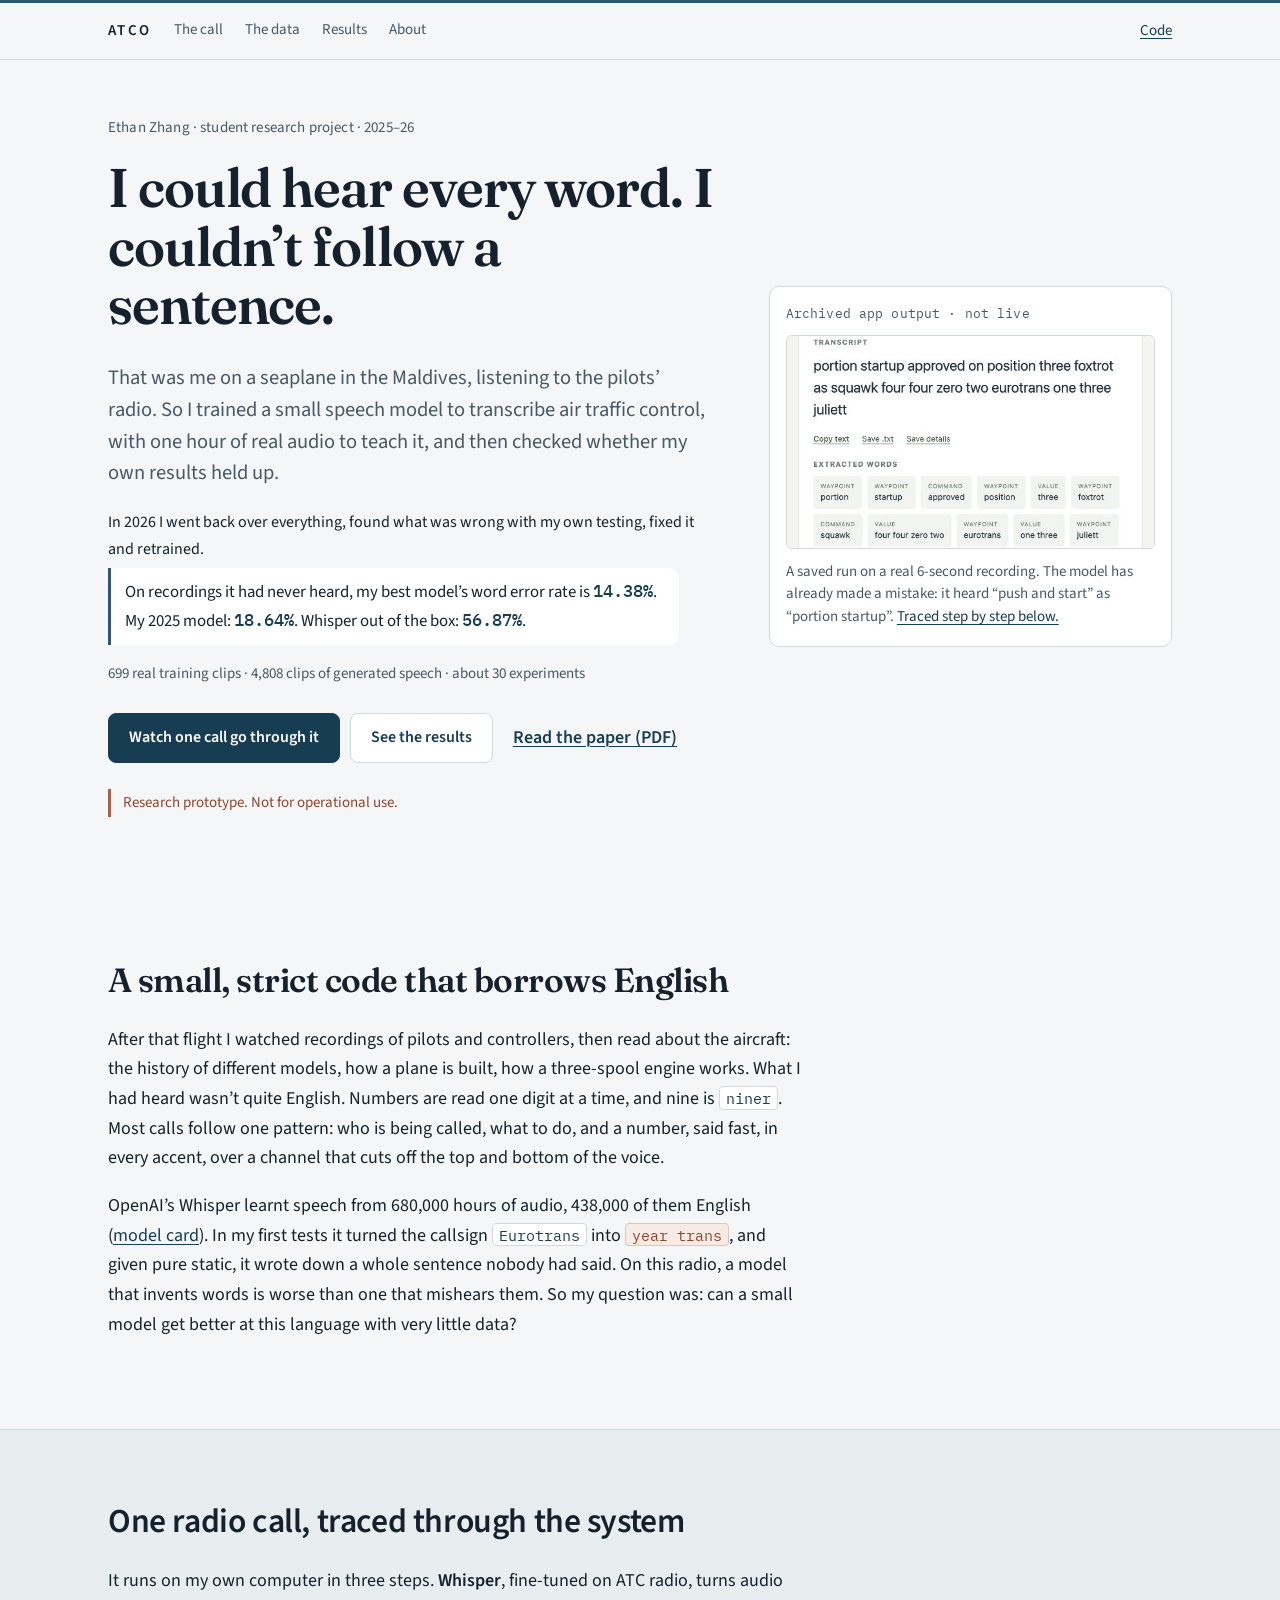
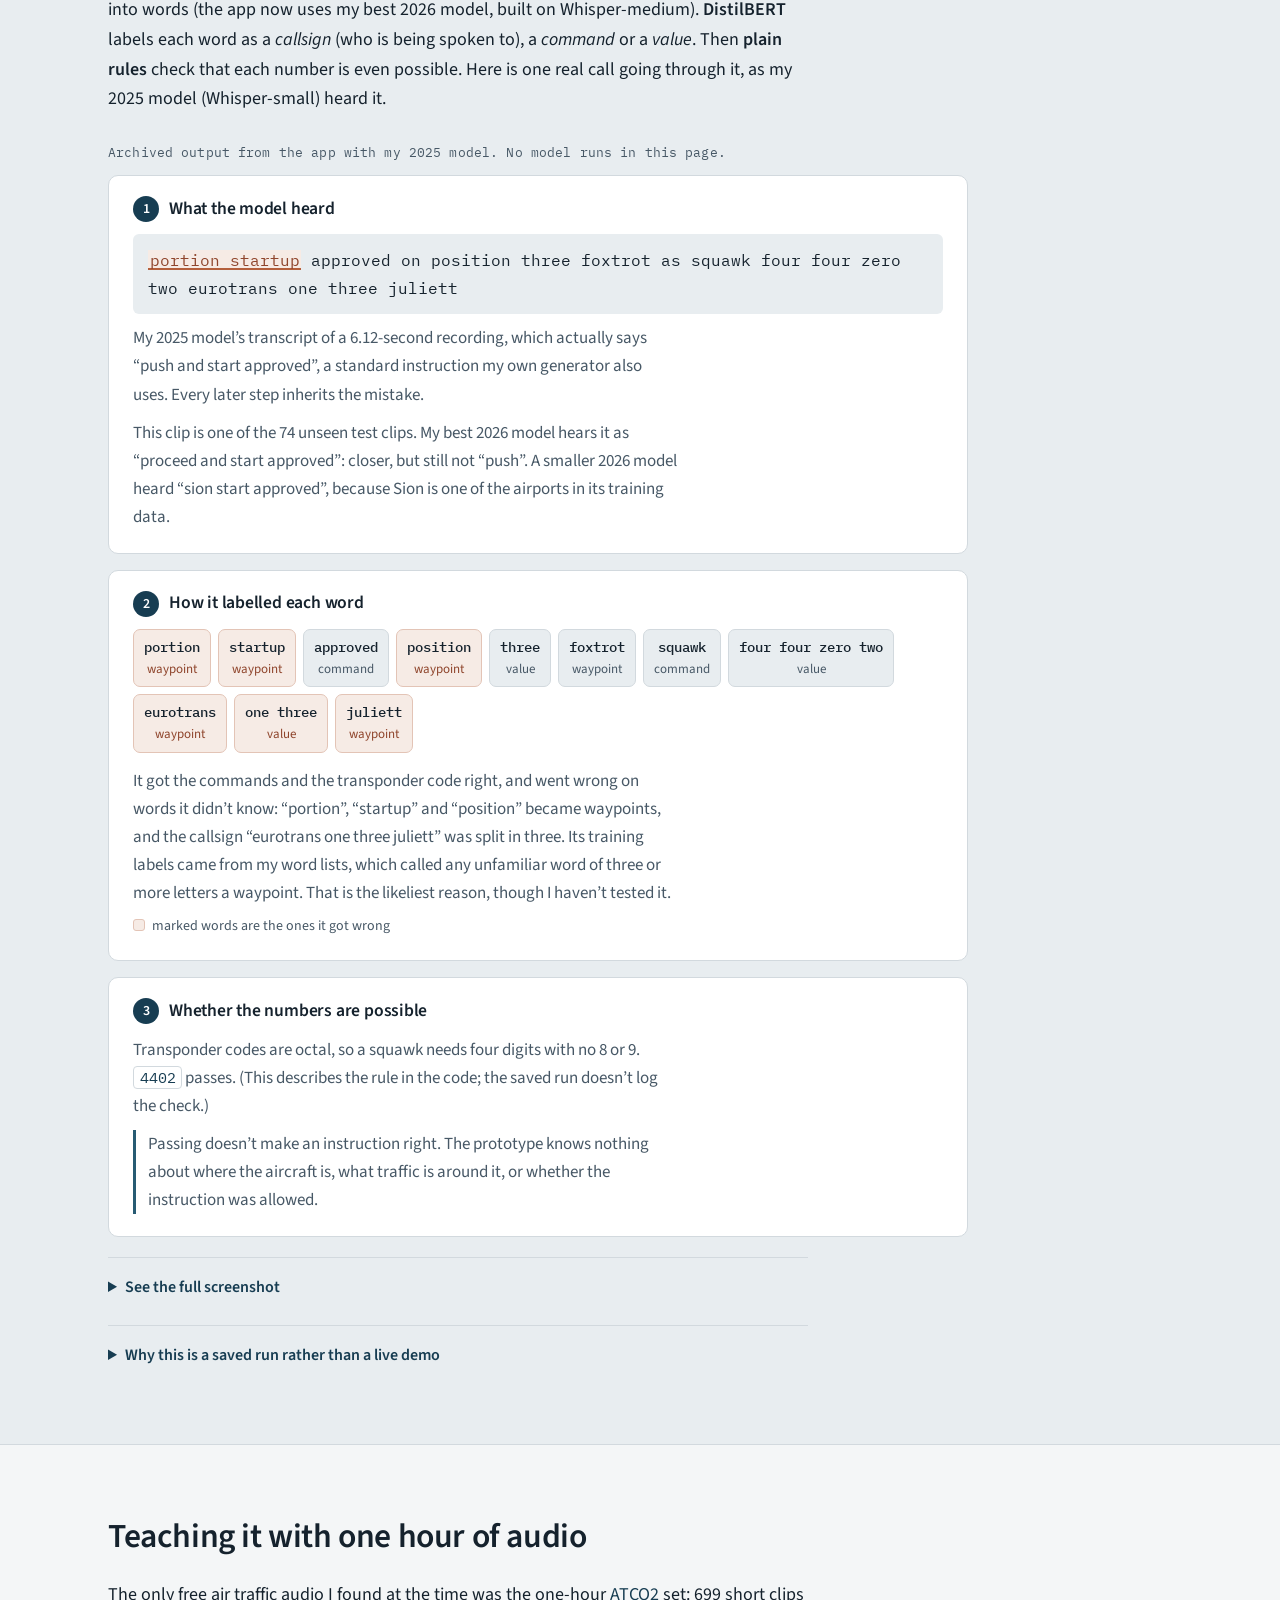
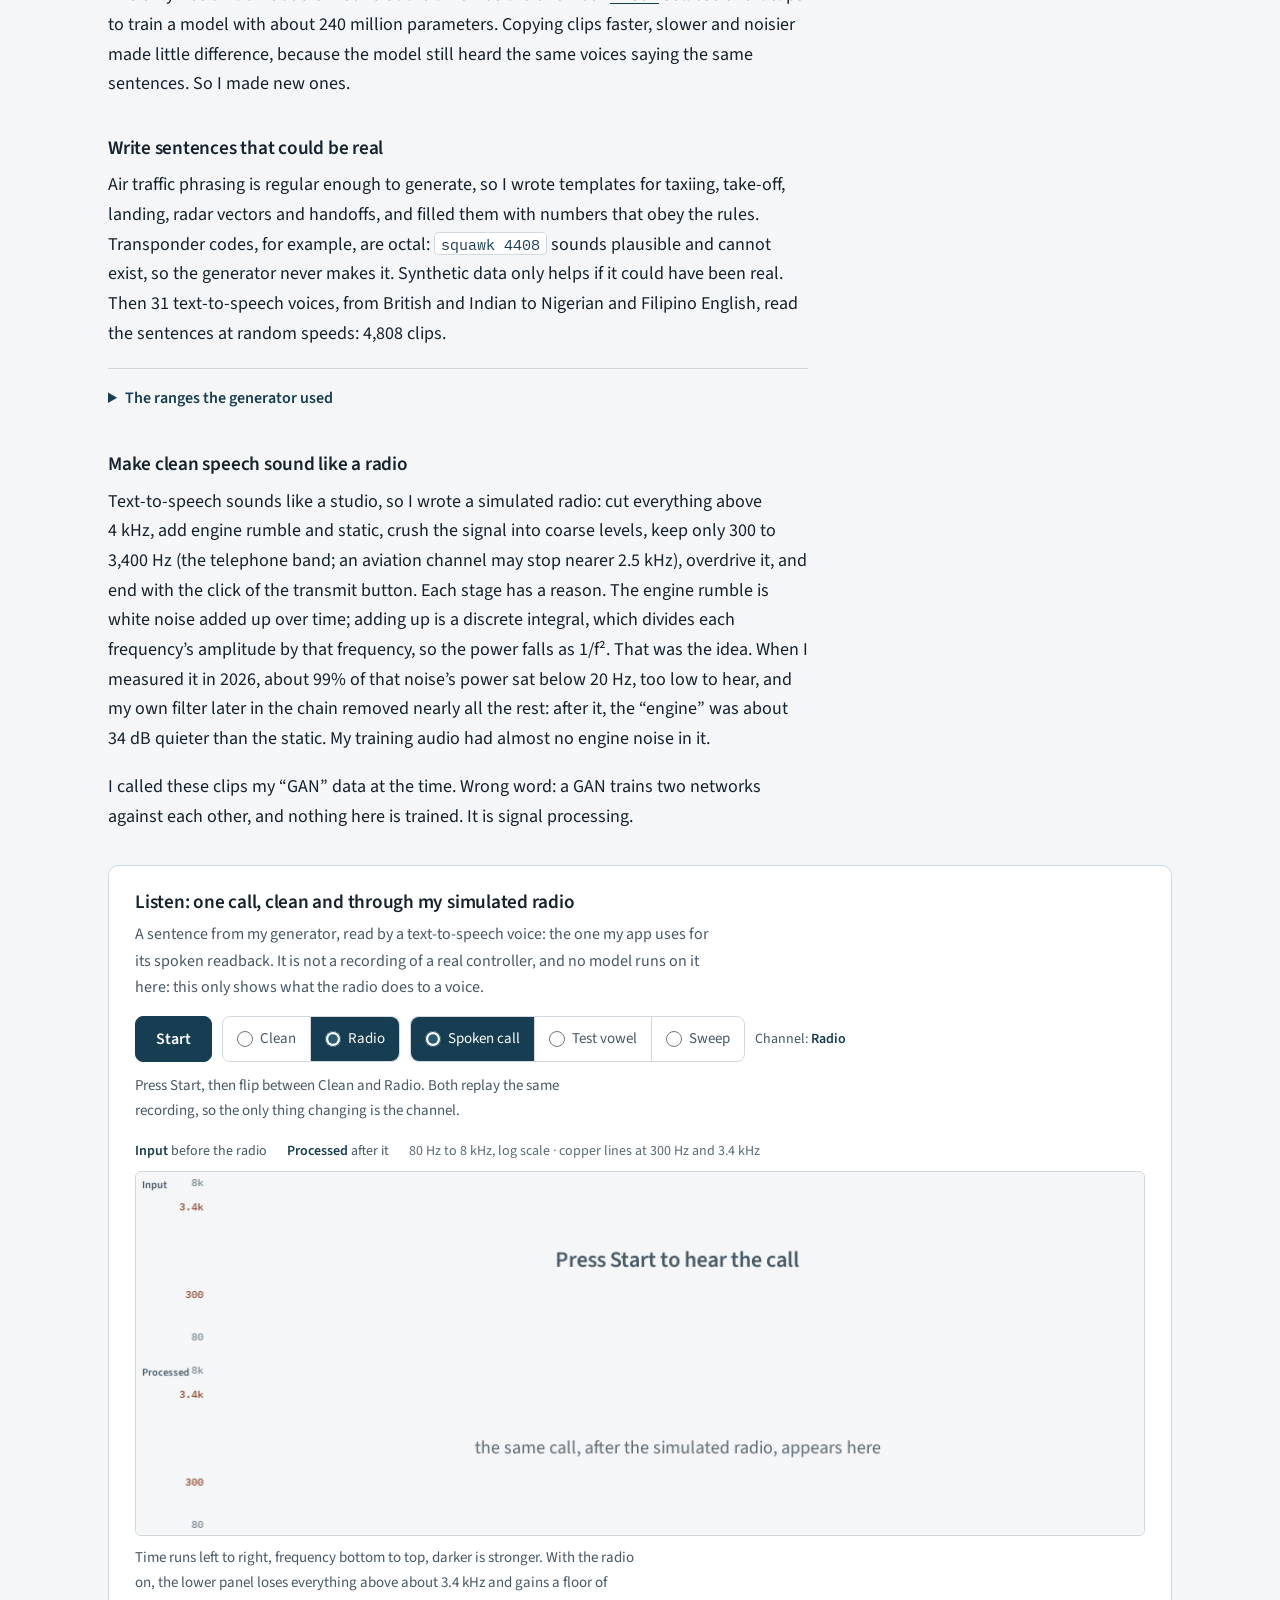
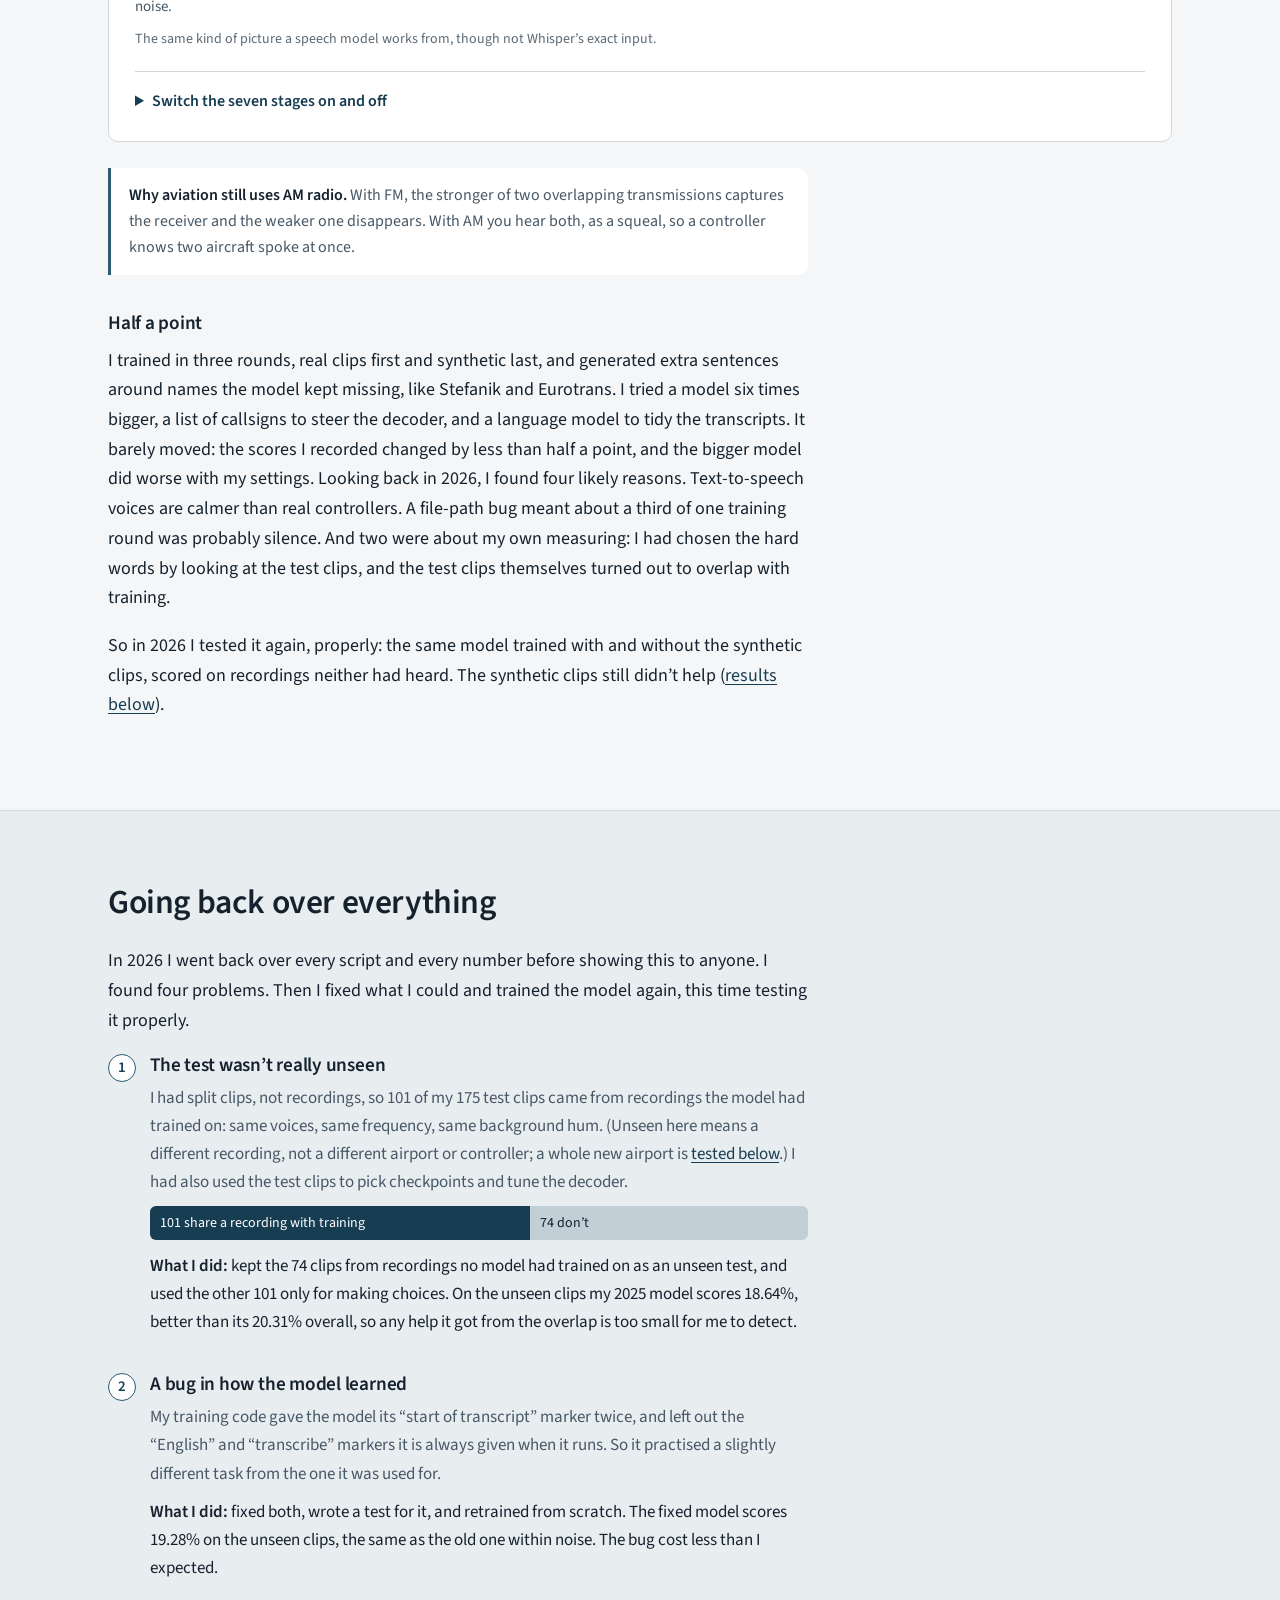
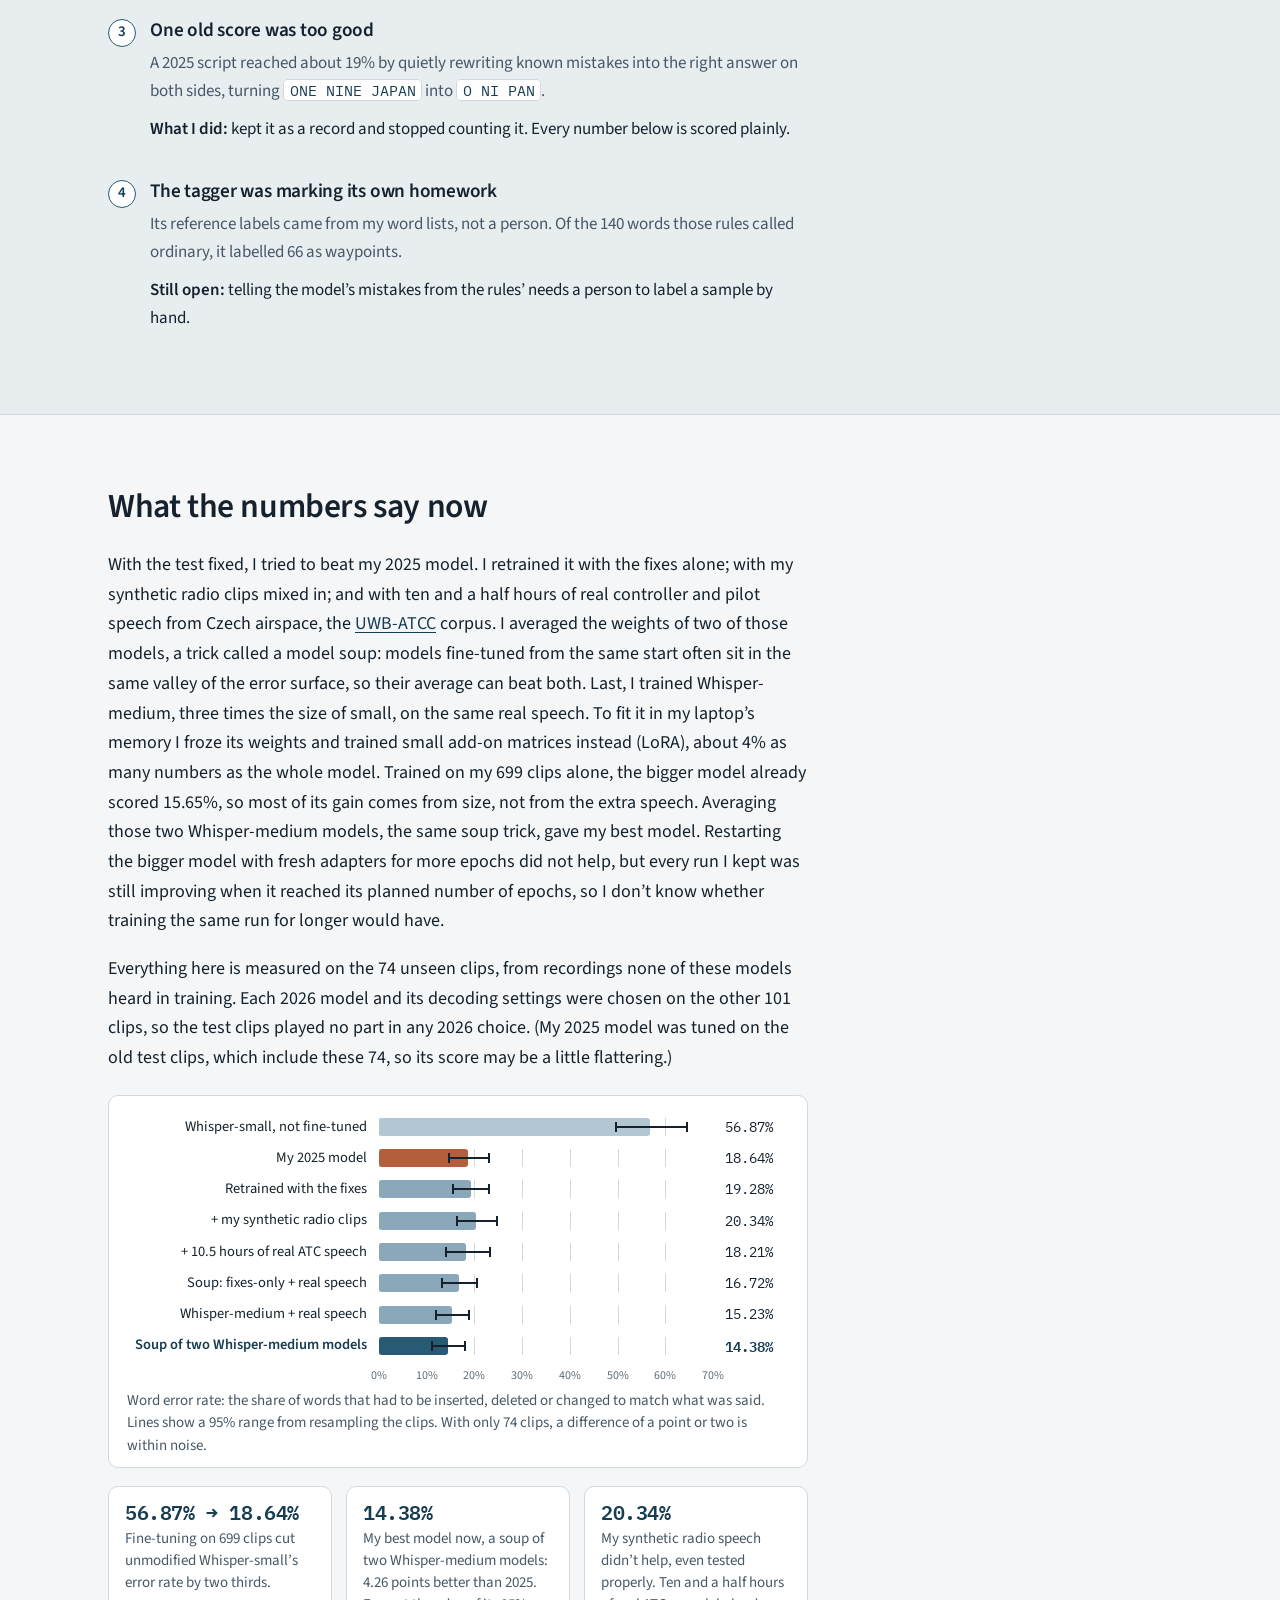
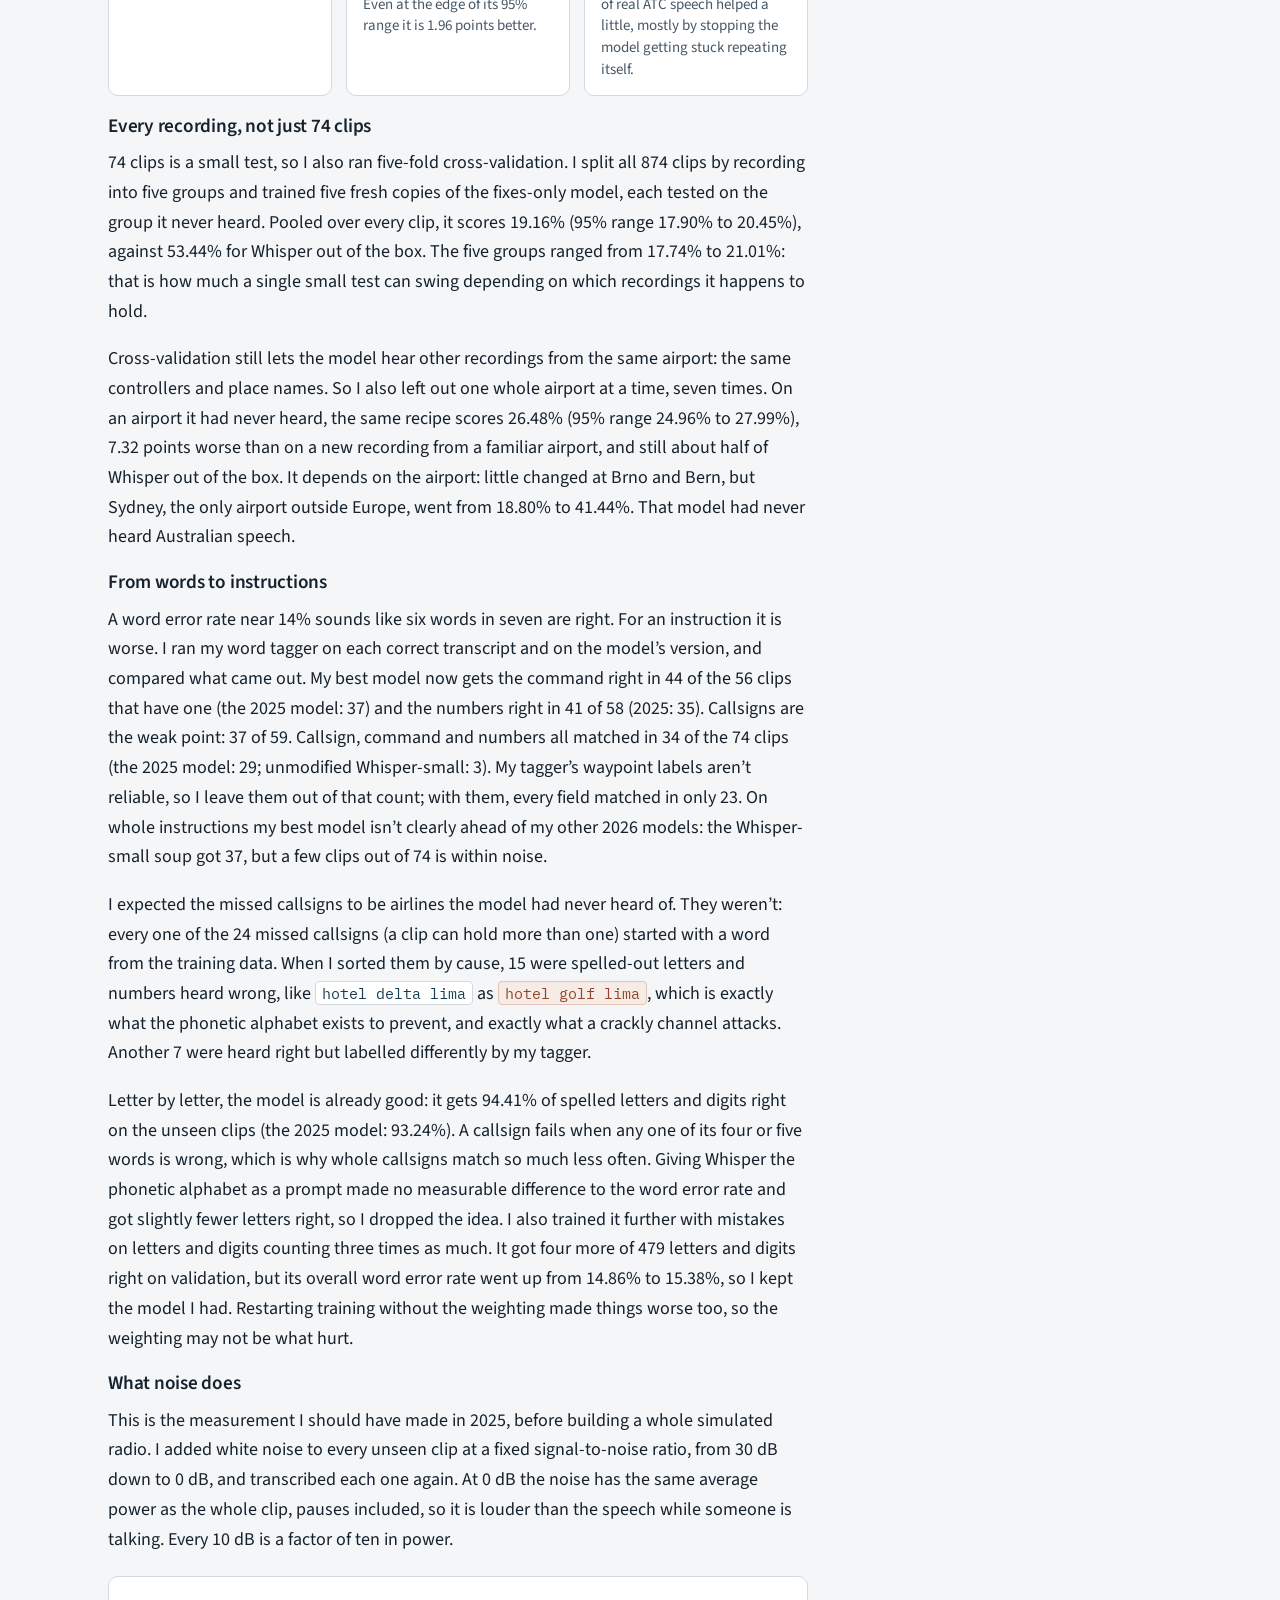
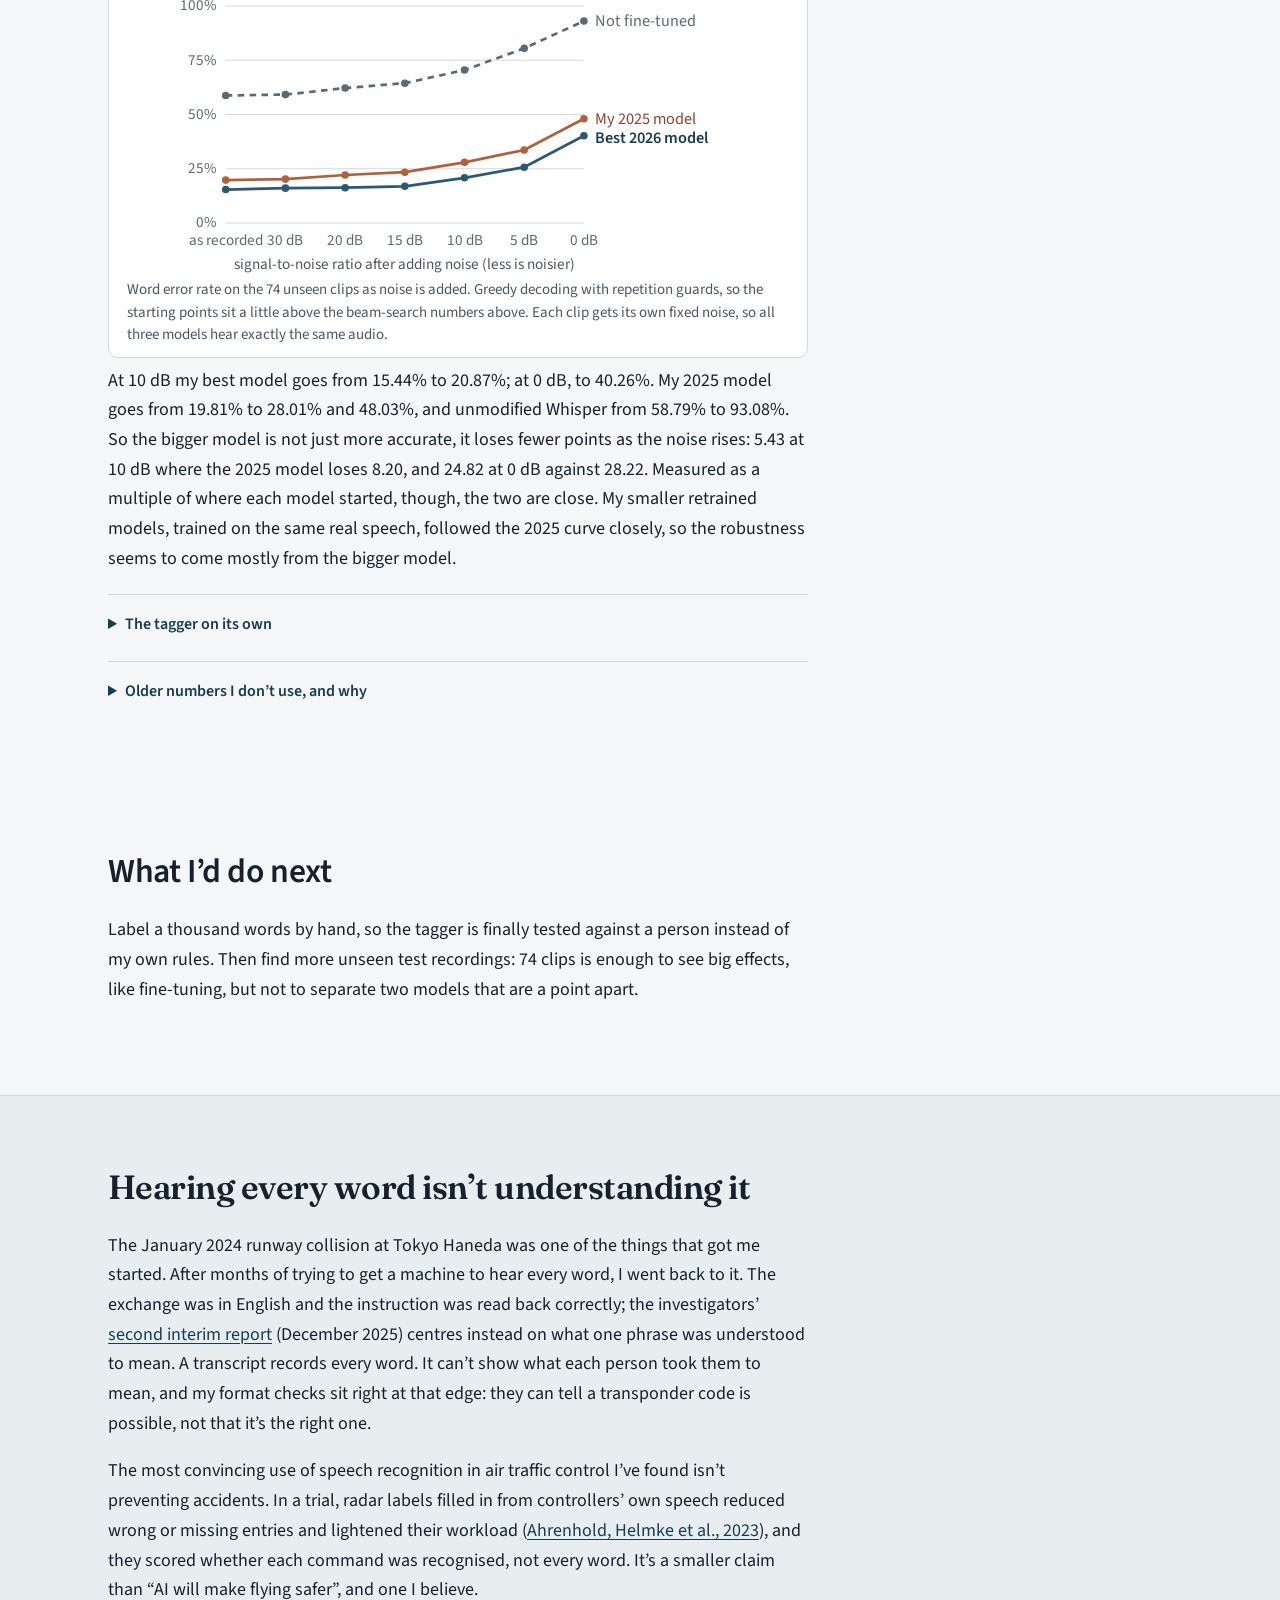
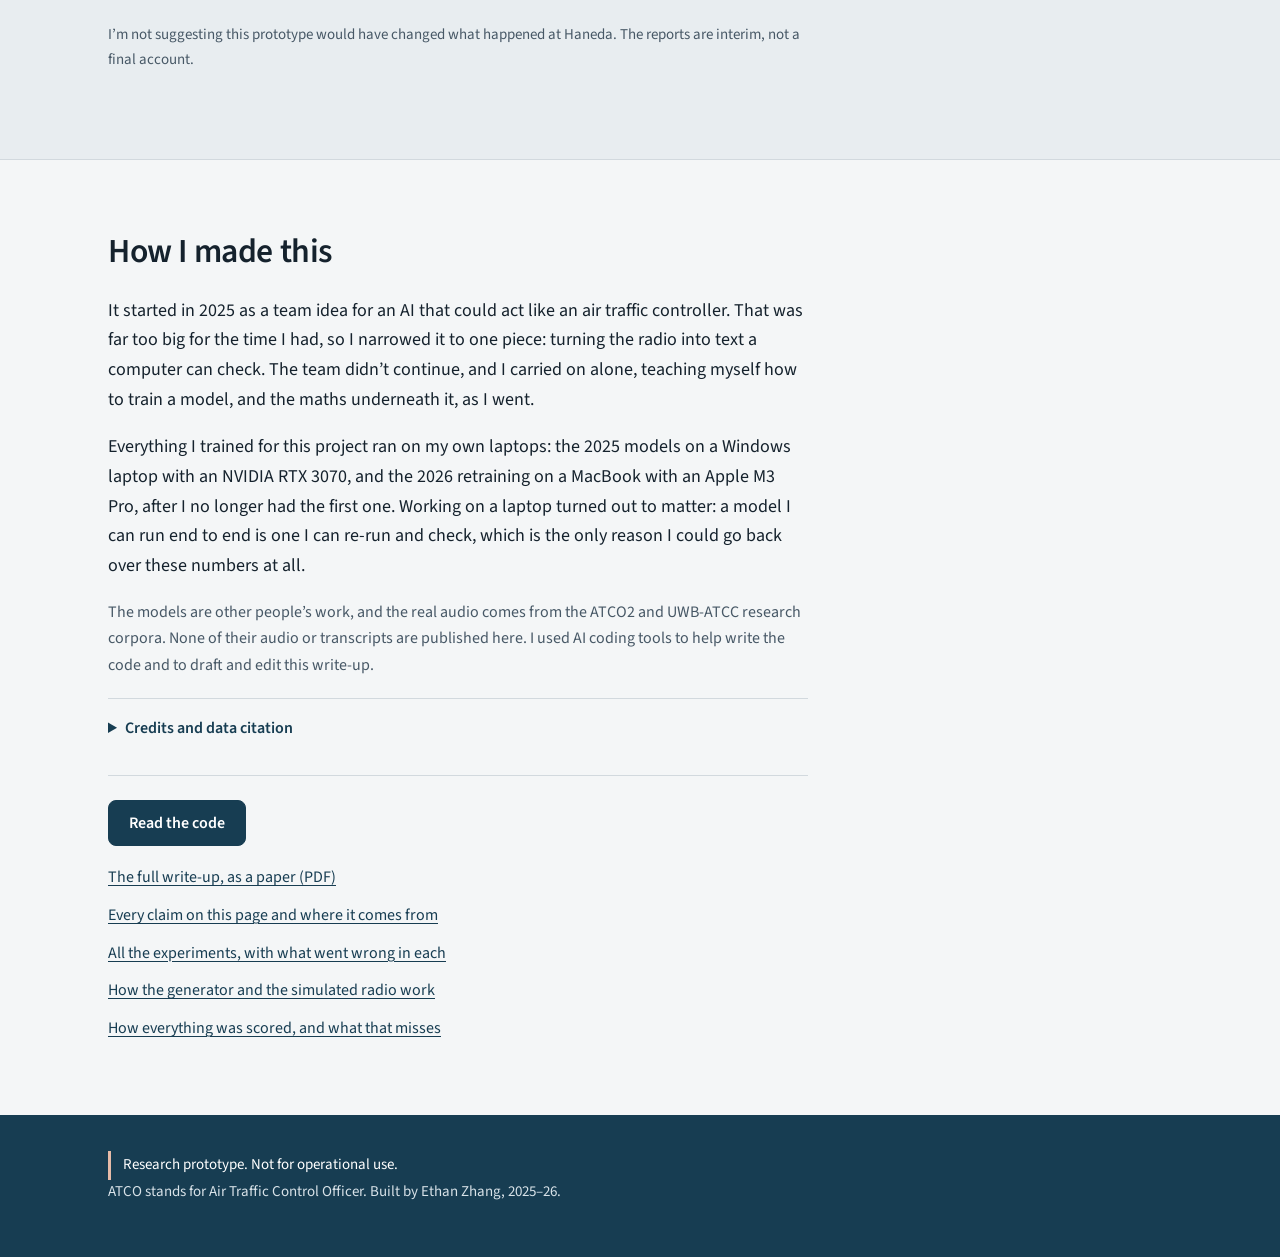
==== commit 97980d73: "Add the leave-one-airport-out result On an airport it never heard, the fixes-only recipe scores 26.4" ====
--- a/site/index.html
+++ b/site/index.html
@@ -338,7 +338,8 @@
         <h3>The test wasn&rsquo;t really unseen</h3>
         <p>I had split clips, not recordings, so 101 of my 175 test clips came from recordings the model
           had trained on: same voices, same frequency, same background hum. (Unseen here means a different
-          recording, not a different airport or controller.) I had also used the test clips
+          recording, not a different airport or controller; a whole new airport is
+          <a href="#results">tested below</a>.) I had also used the test clips
           to pick checkpoints and tune the decoder.</p>
         <div class="split" role="img" aria-label="101 of the 175 test clips share a source recording with the training data; the other 74 do not.">
           <span class="shared" style="width:57.7%">101 share a recording with training</span><span class="unshared" style="width:42.3%">74 don&rsquo;t</span>
@@ -432,6 +433,13 @@
       group it never heard. Pooled over every clip, it scores 19.16% (95% range 17.90% to 20.45%), against
       53.44% for Whisper out of the box. The five groups ranged from 17.74% to 21.01%: that is how much a
       single small test can swing depending on which recordings it happens to hold.</p>
+    <p>Cross-validation still lets the model hear other recordings from the same airport: the same
+      controllers and place names. So I also left out one whole airport at a time, seven times. On an
+      airport it had never heard, the same recipe scores 26.48% (95% range 24.96% to 27.99%),
+      7.32 points worse than on a new recording from a familiar airport, and still about half
+      of Whisper out of the box. It depends on the airport: little changed at Brno and Bern, but Sydney,
+      the only airport outside Europe, went from 18.80% to 41.44%. That model had never heard Australian
+      speech.</p>
 
     <h3>From words to instructions</h3>
     <p>A word error rate near 14% sounds like six words in seven are right. For an instruction it is
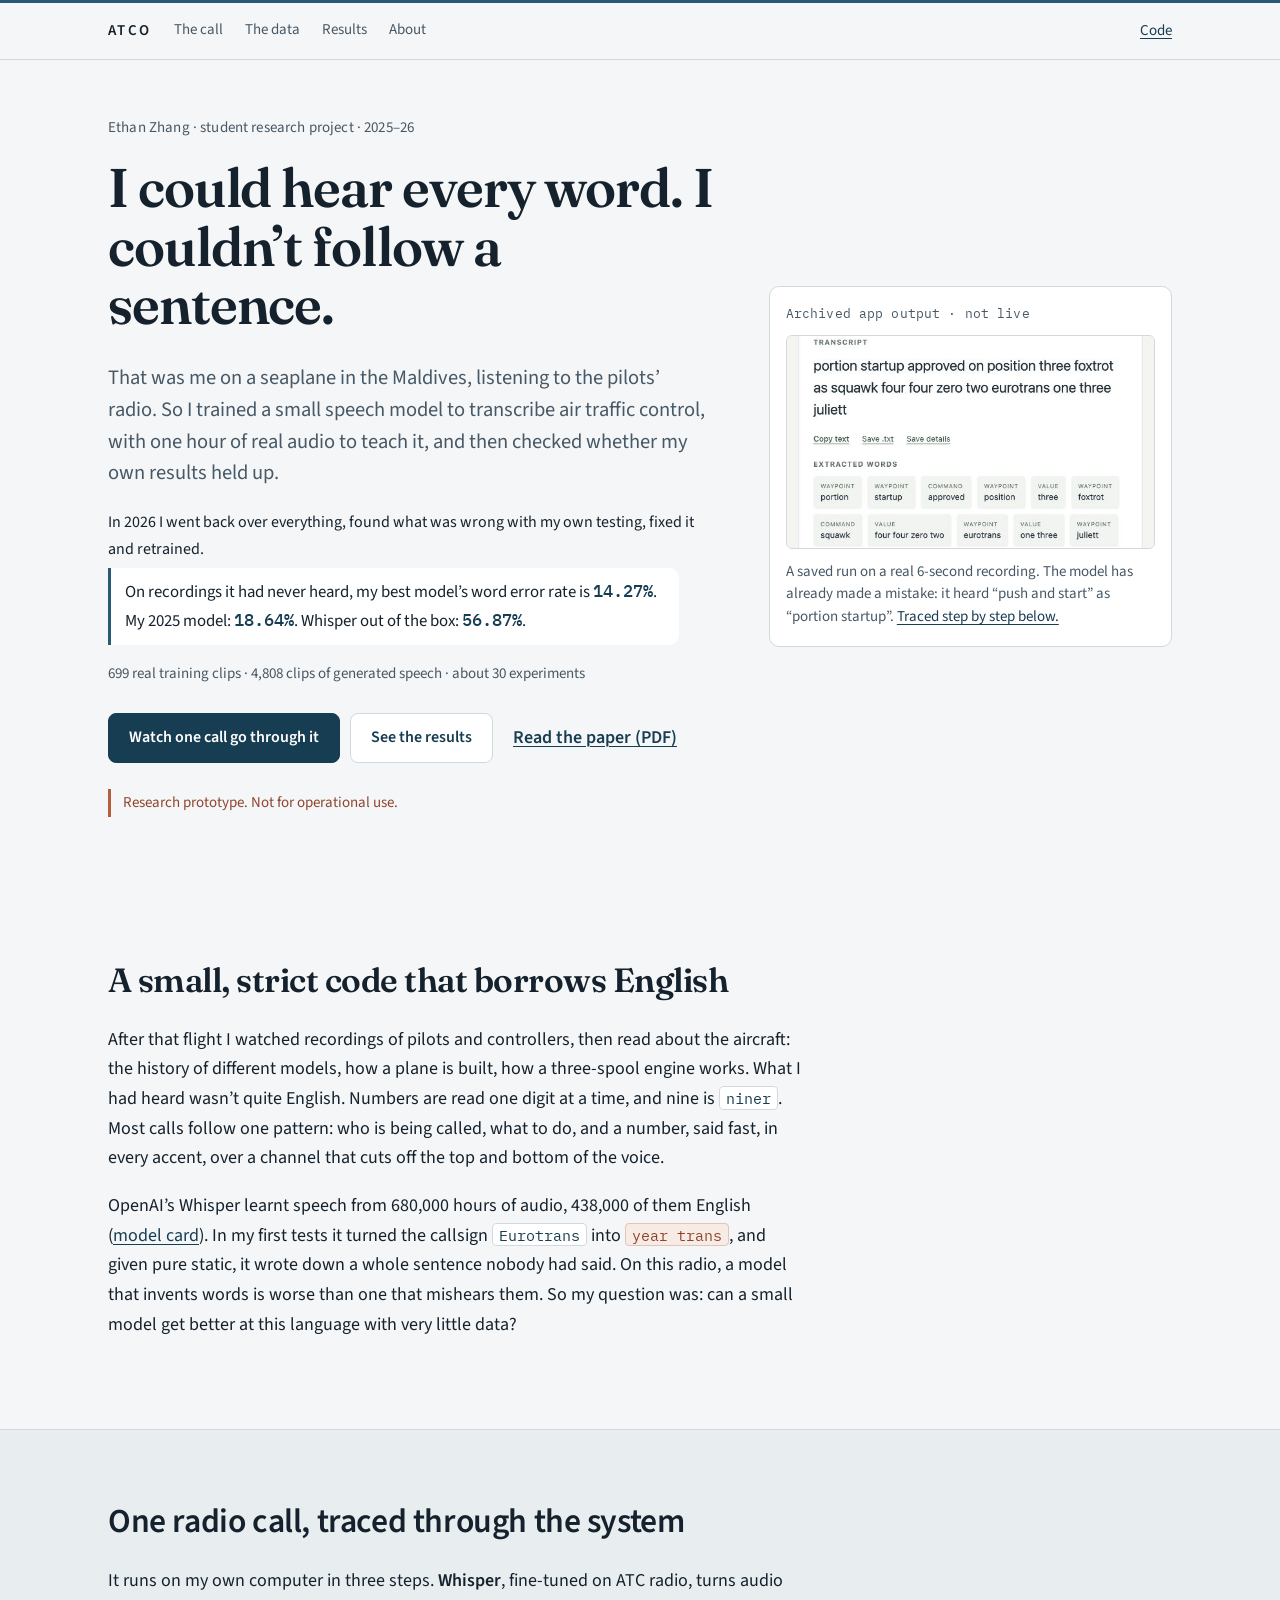
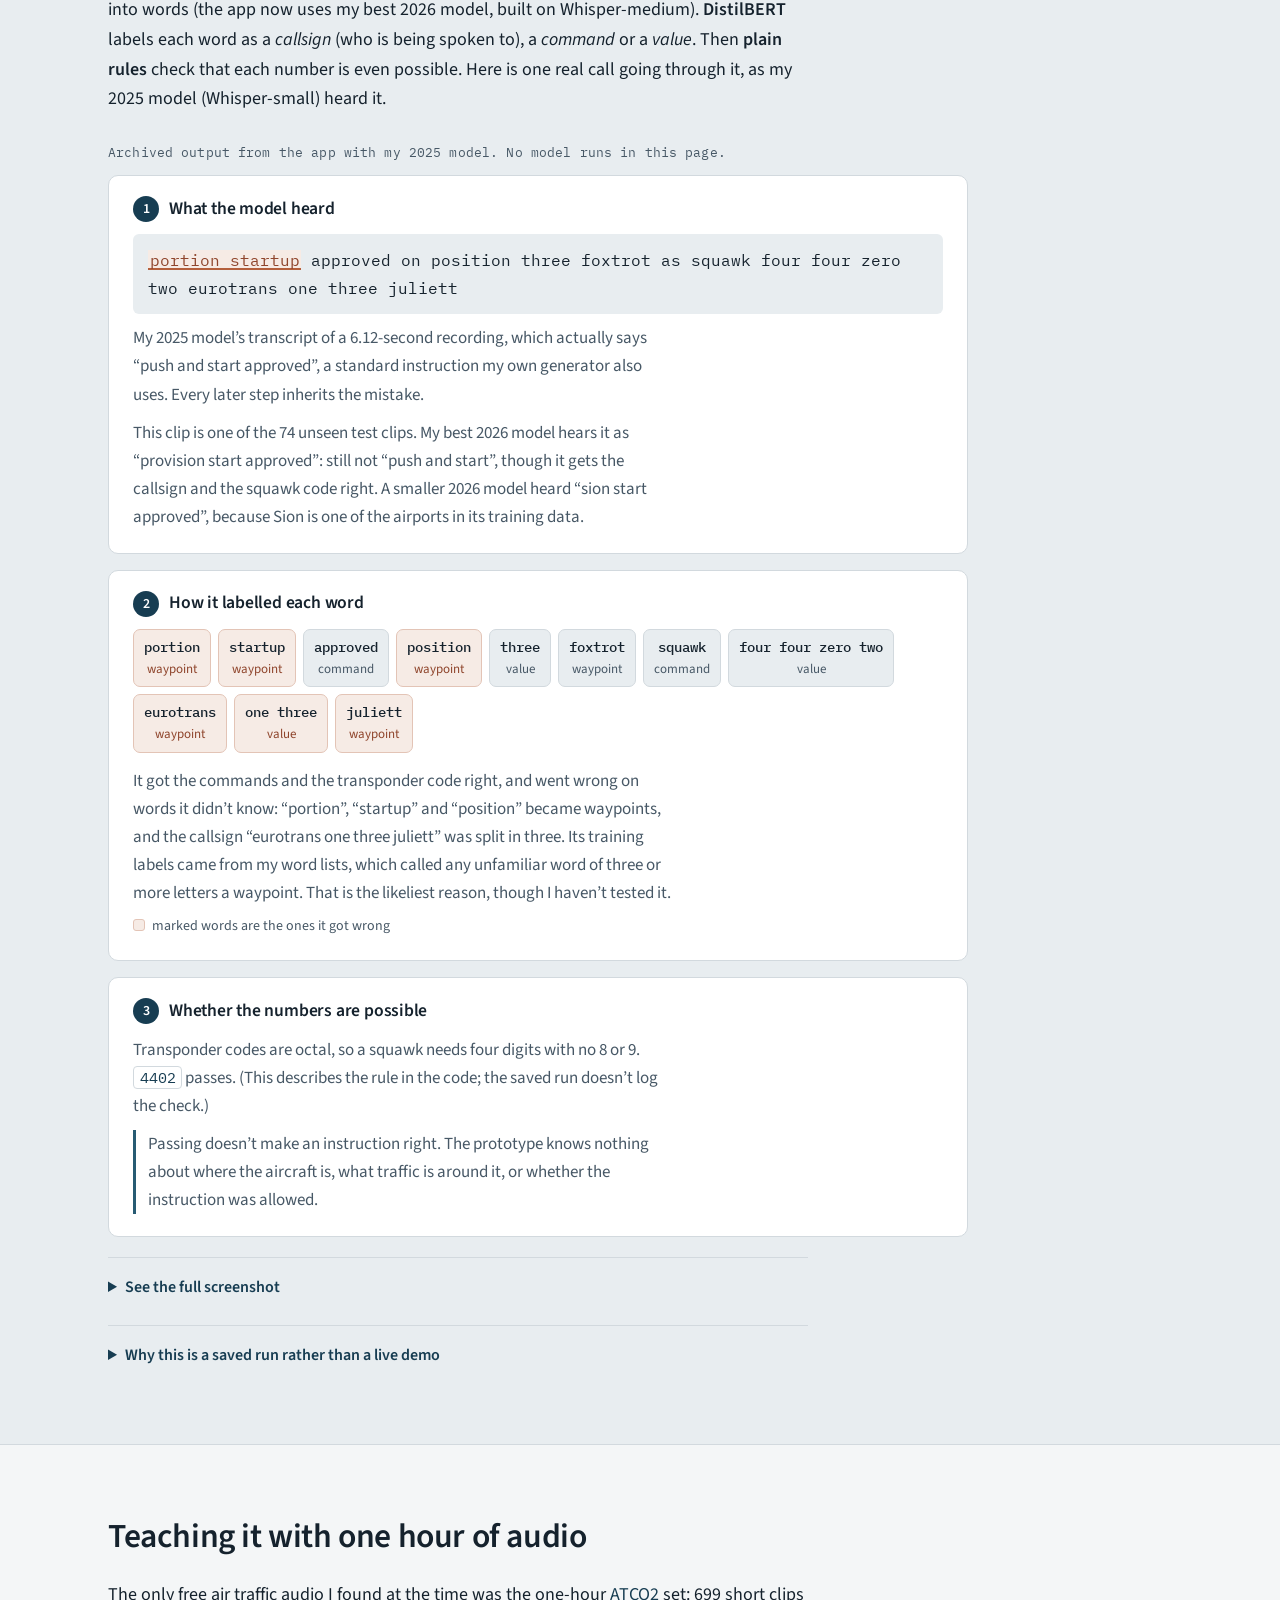
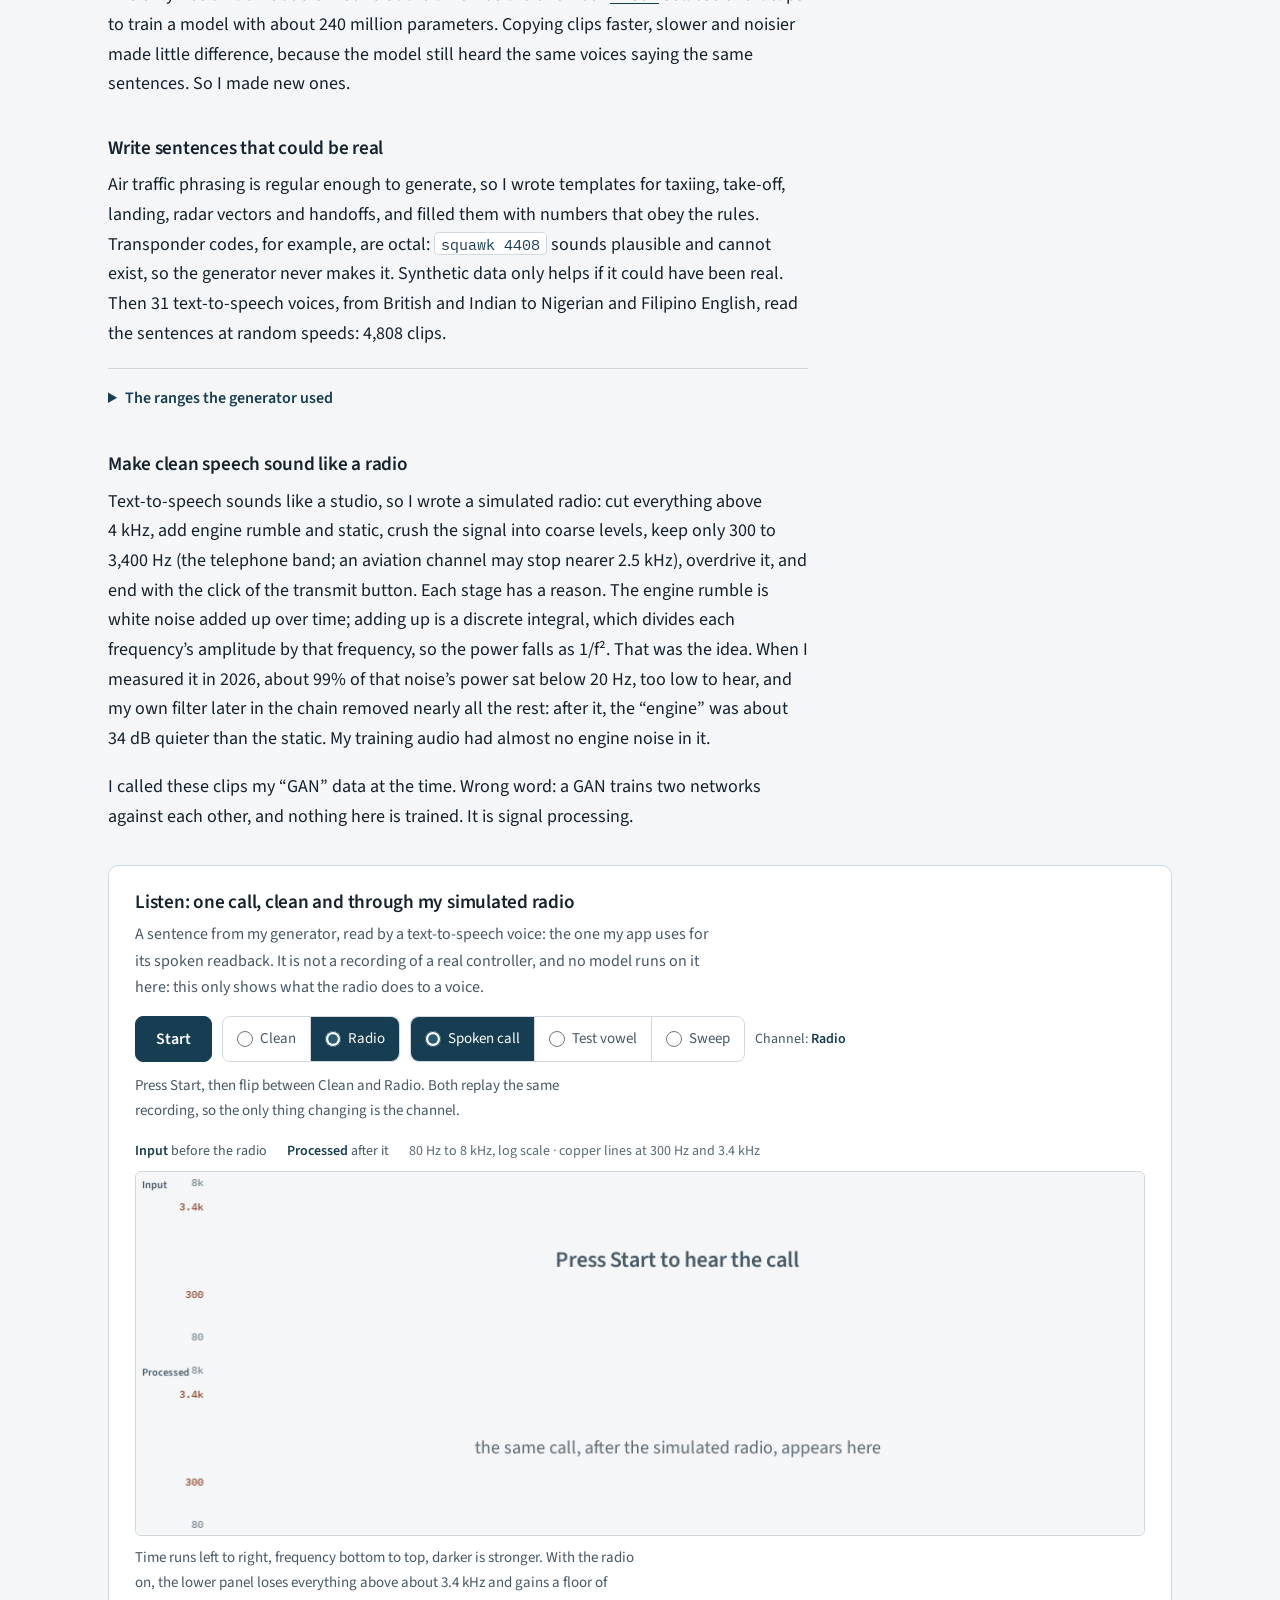
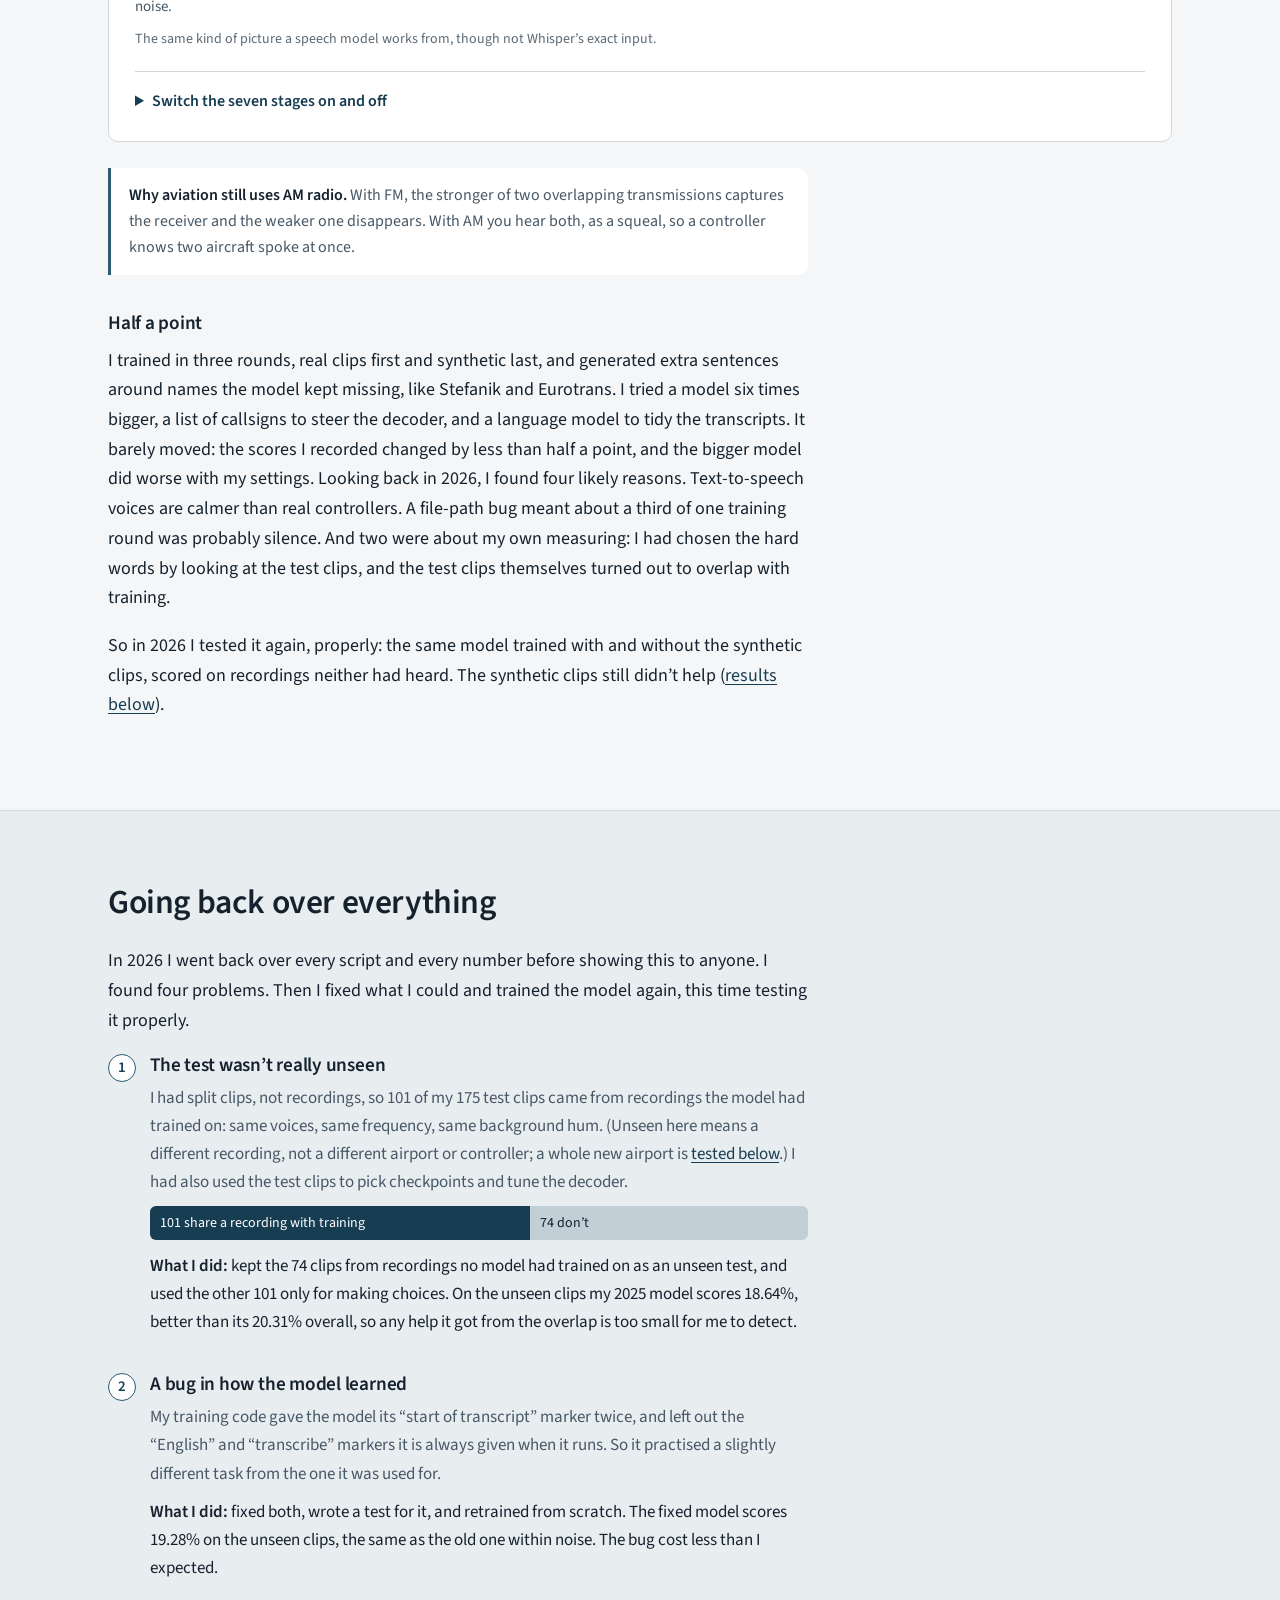
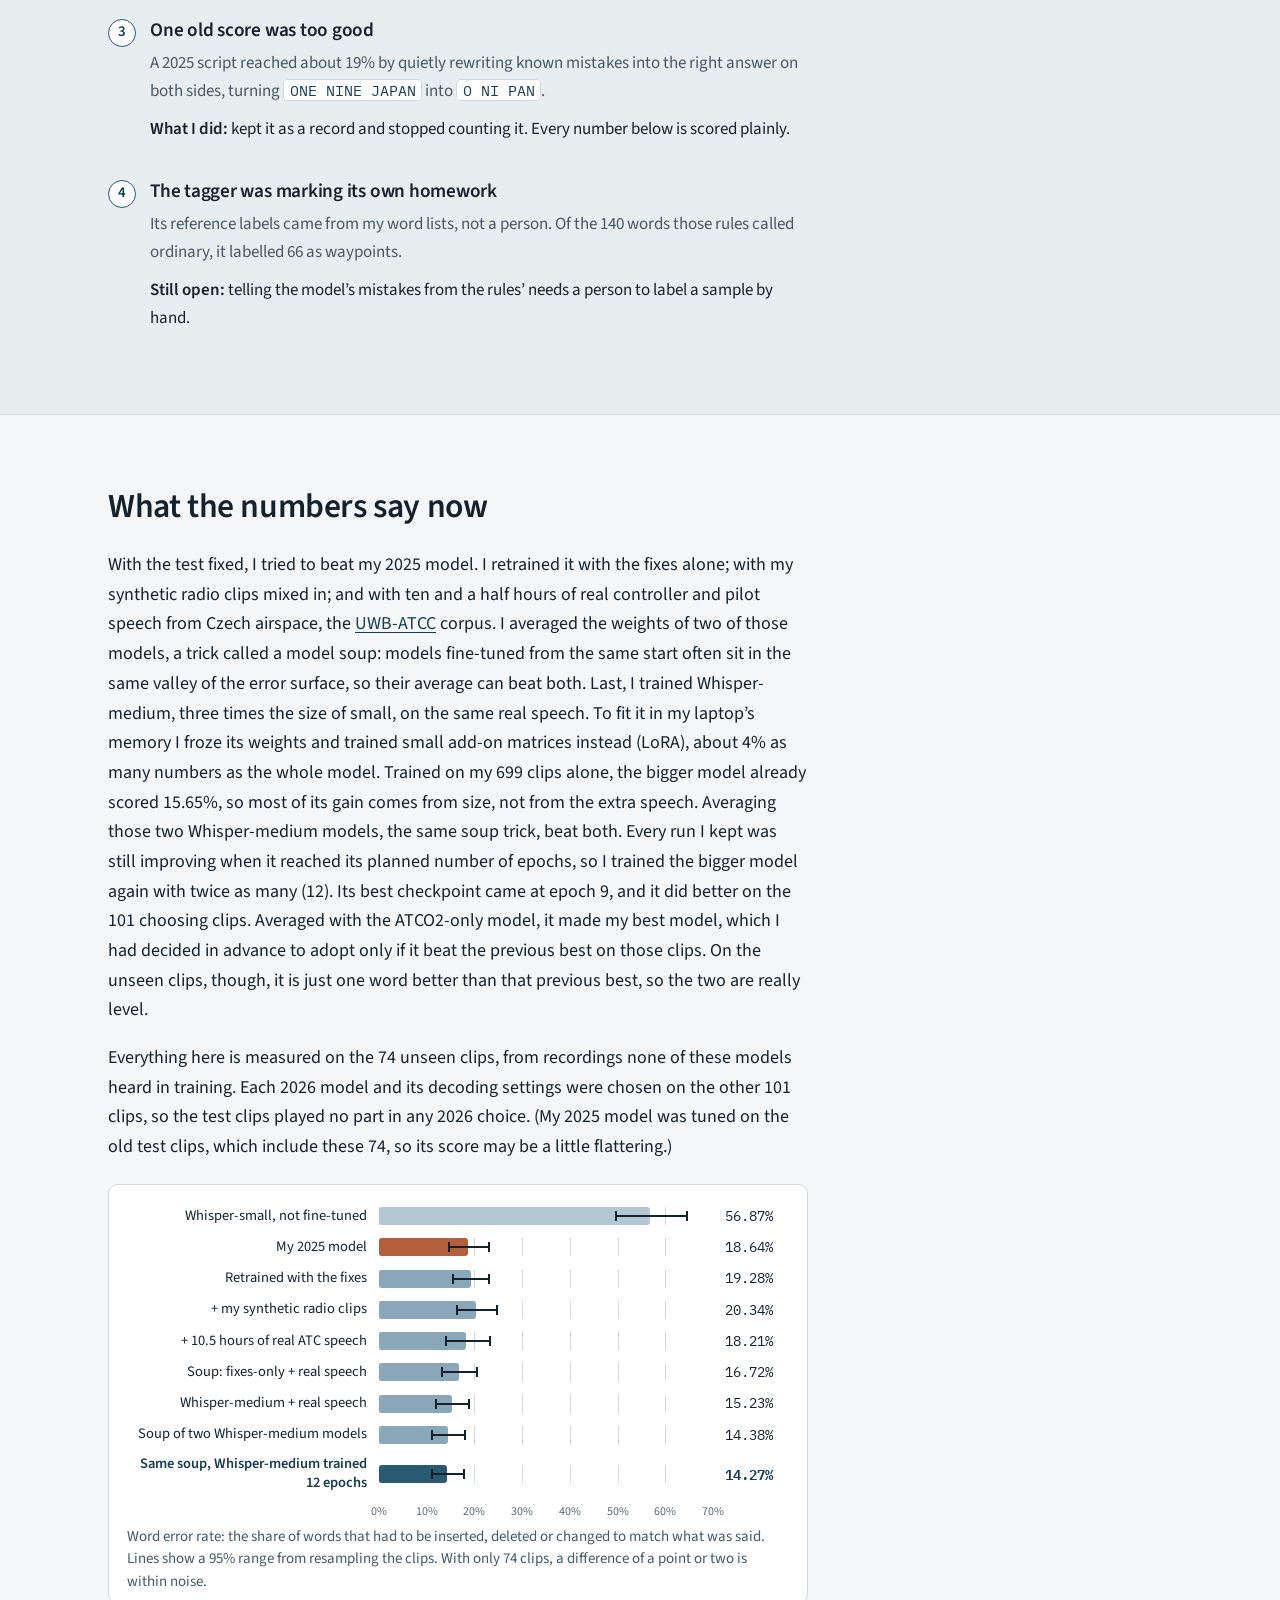
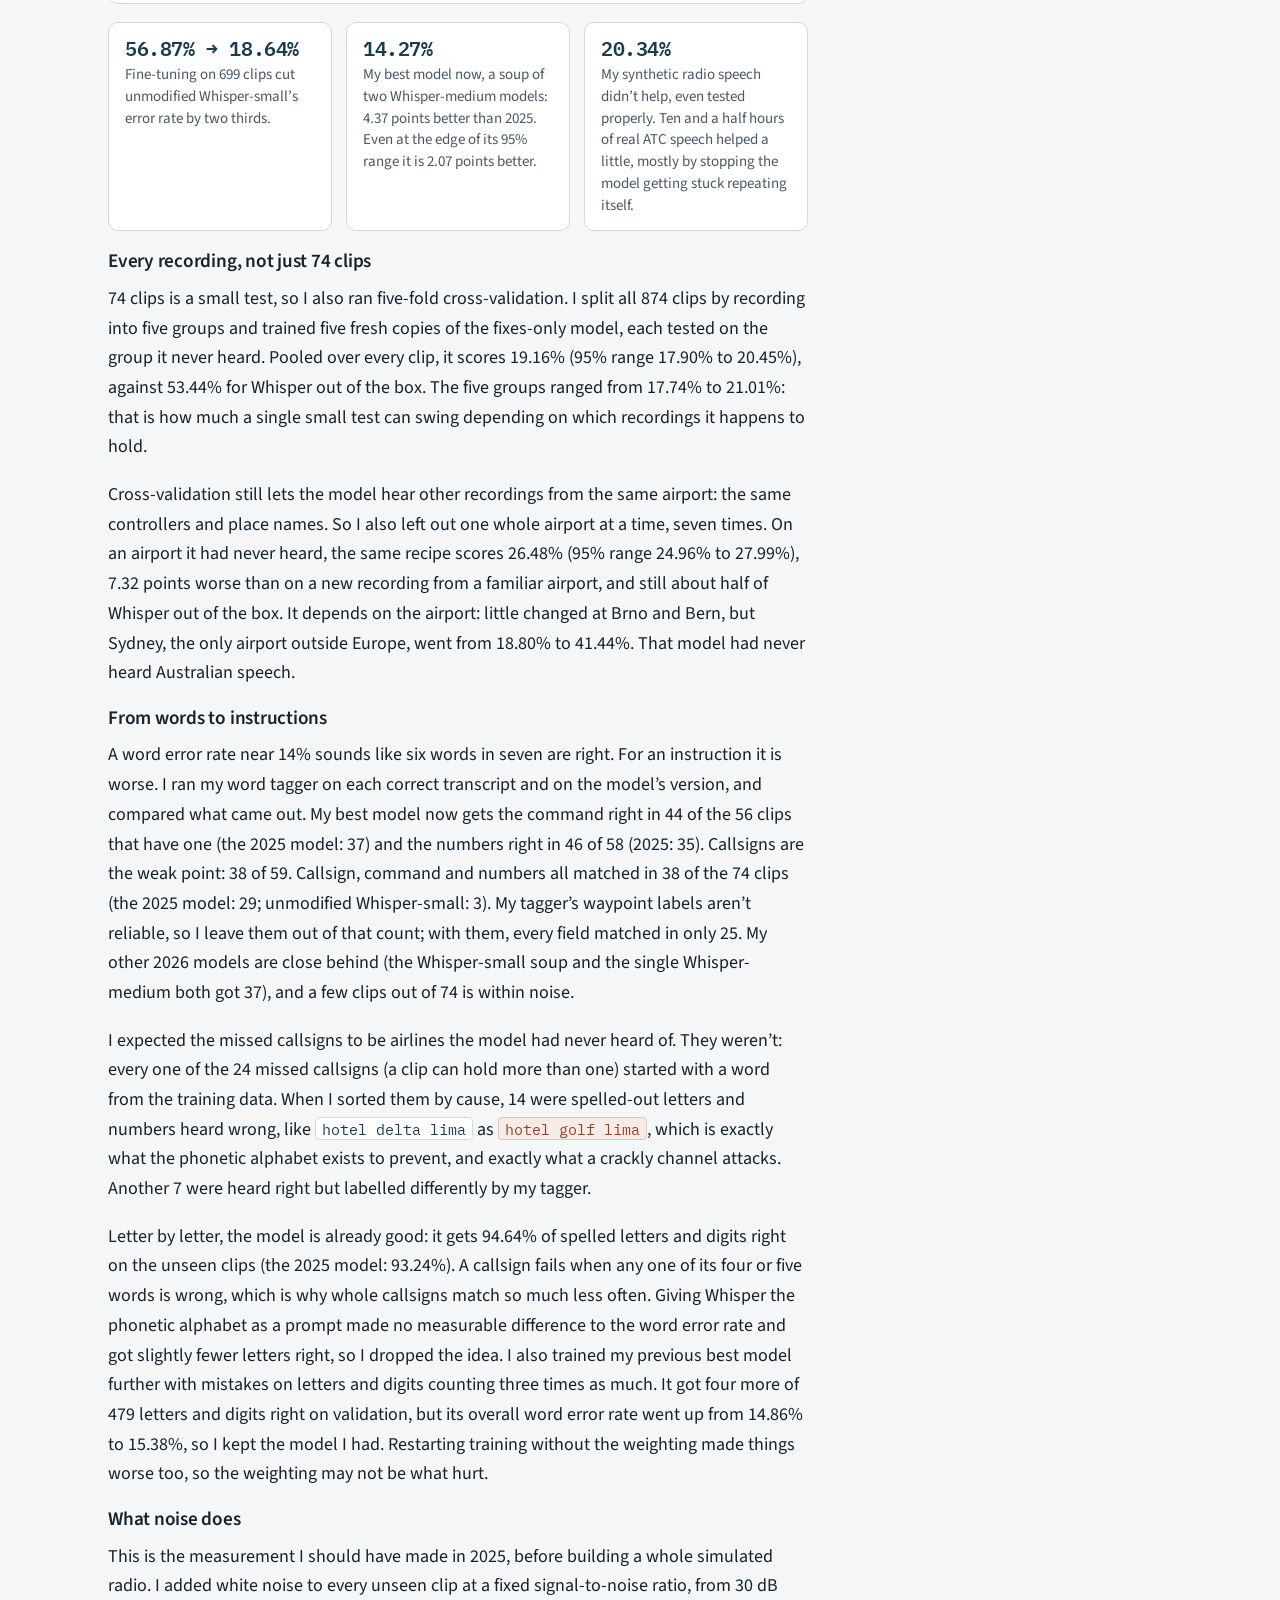
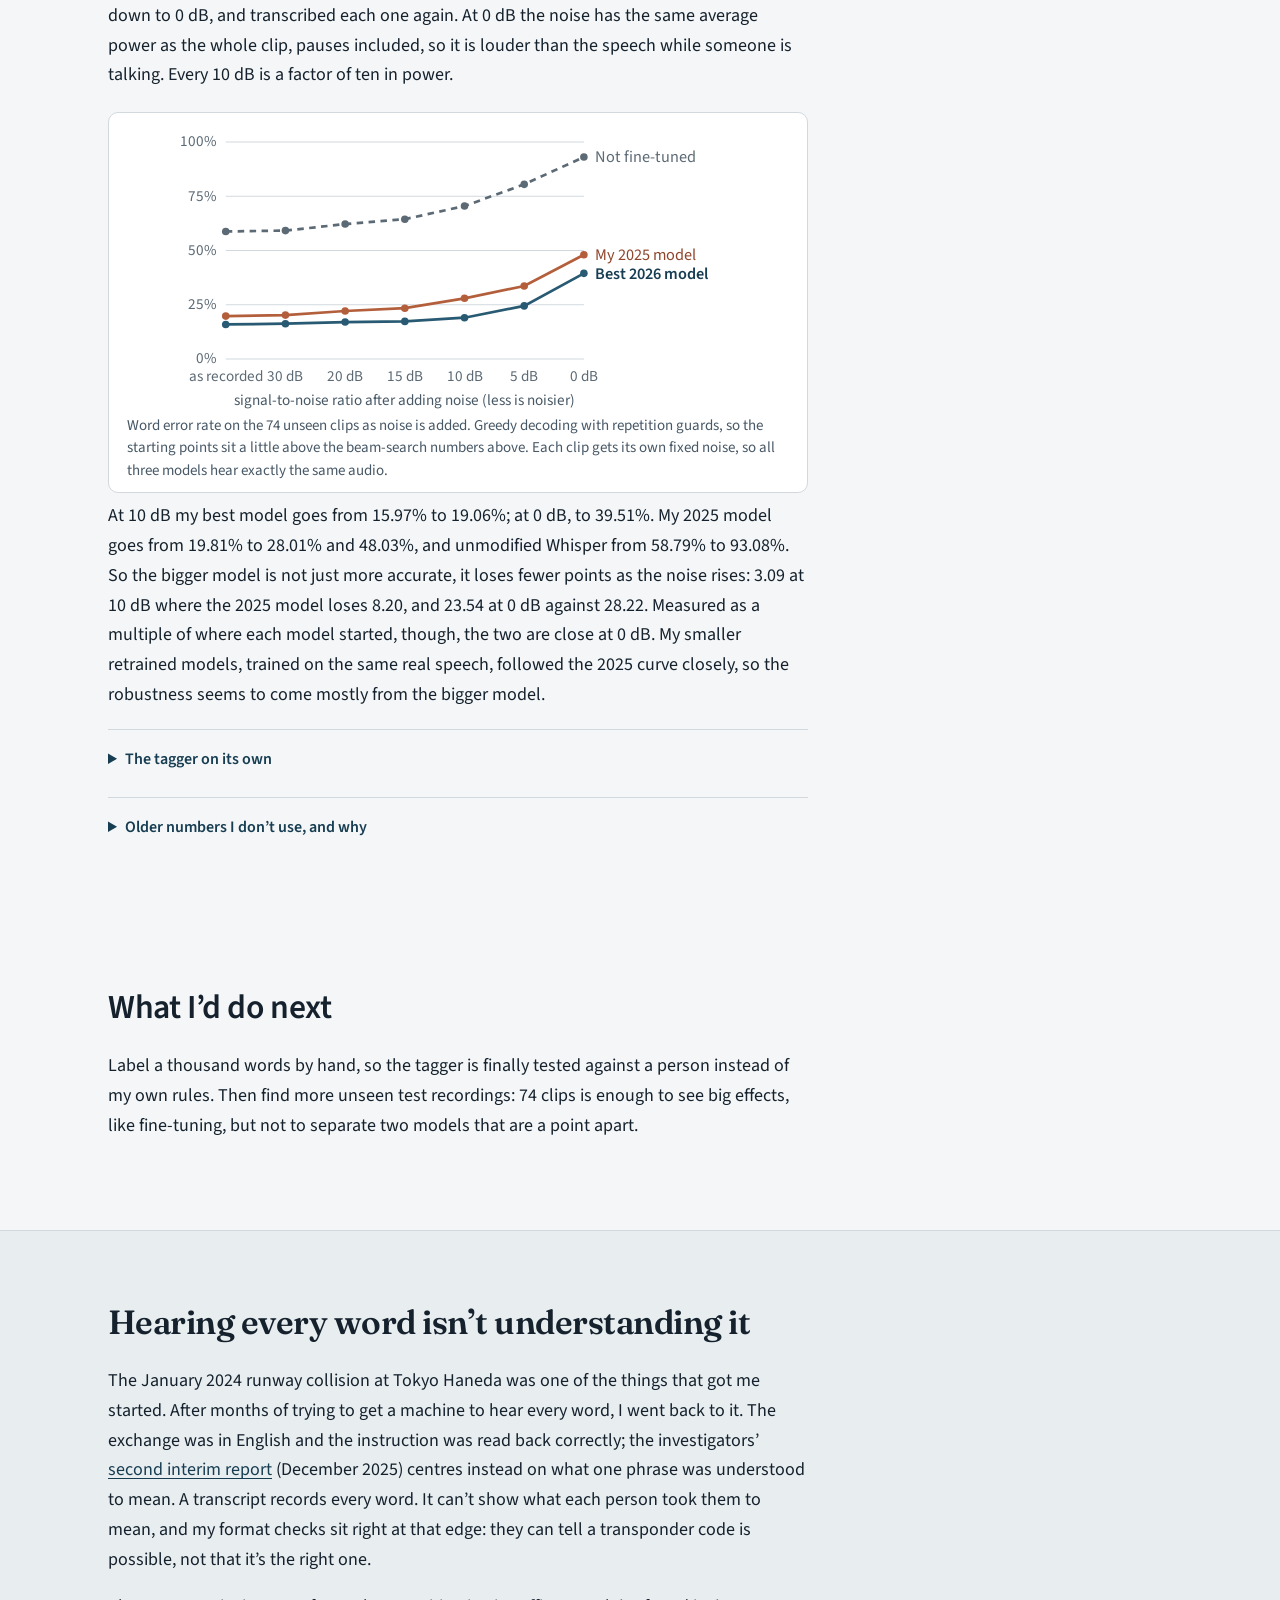
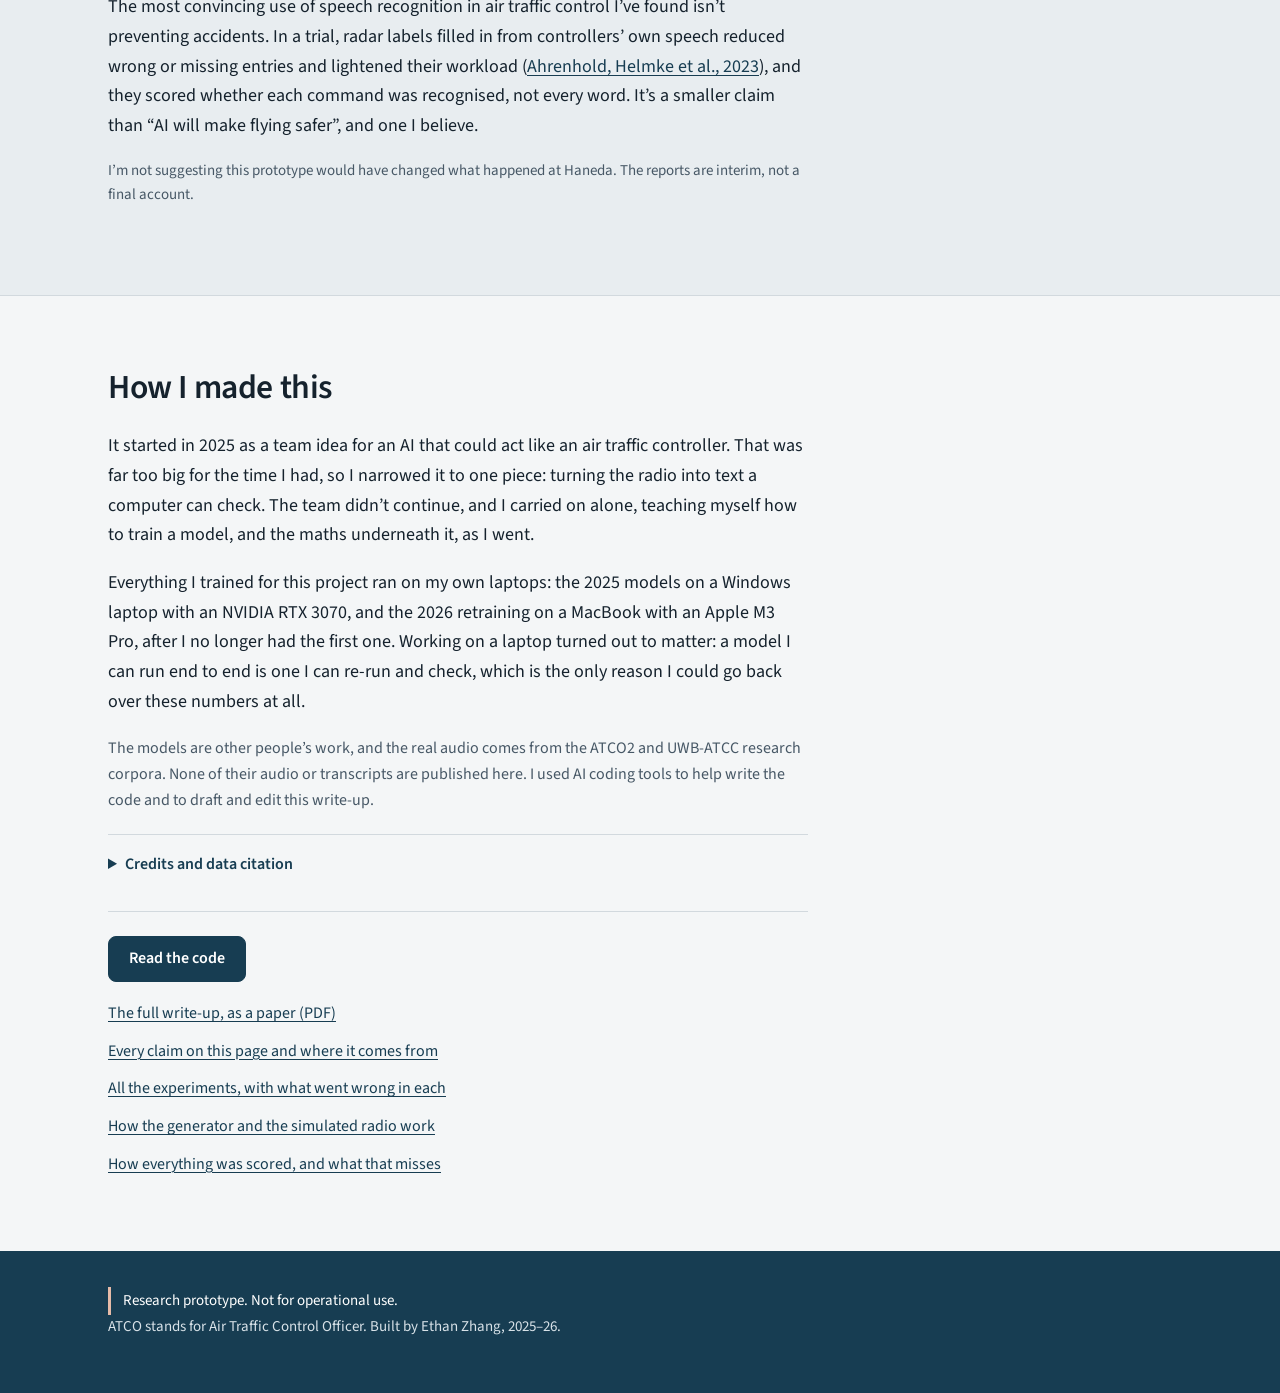
==== commit e49e6b4c: "Update every page to the adopted model Headline 14.27%; noise, instruction and letter figures for th" ====
--- a/site/index.html
+++ b/site/index.html
@@ -48,7 +48,7 @@
       <p class="owns">In 2026 I went back over everything, found what was wrong with my own testing,
         fixed it and retrained.</p>
       <p class="resultline">On recordings it had never heard, my best model&rsquo;s word error rate is
-        <b>14.38%</b>. My 2025 model: <b>18.64%</b>. Whisper out of the box: <b>56.87%</b>.</p>
+        <b>14.27%</b>. My 2025 model: <b>18.64%</b>. Whisper out of the box: <b>56.87%</b>.</p>
       <p class="scopeline">699 real training clips &middot; 4,808 clips of generated speech &middot; about 30 experiments</p>
       <p class="actions">
         <a class="btn" href="#built">Watch one call go through it</a>
@@ -109,7 +109,8 @@
           approved</q>, a standard instruction my own generator also uses. Every later step inherits the
           mistake.</p>
         <p class="note">This clip is one of the 74 unseen test clips. My best 2026 model hears it as
-          <q>proceed and start approved</q>: closer, but still not <q>push</q>. A smaller 2026 model
+          <q>provision start approved</q>: still not <q>push and start</q>, though it gets the callsign and
+          the squawk code right. A smaller 2026 model
           heard <q>sion start approved</q>, because Sion is one of the airports in its training data.</p>
       </li>
       <li>
@@ -388,10 +389,12 @@
       speech. To fit it in my laptop&rsquo;s memory I froze its weights and trained small add-on
       matrices instead (LoRA), about 4% as many numbers as the whole model. Trained on my 699 clips alone,
       the bigger model already scored 15.65%, so most of its gain comes from size, not from the extra
-      speech. Averaging those two Whisper-medium models, the same soup trick, gave my best model. Restarting
-      the bigger model with fresh adapters for more epochs did not help, but every run I kept was still
-      improving when it reached its planned number of epochs, so I don&rsquo;t know whether training the
-      same run for longer would have.</p>
+      speech. Averaging those two Whisper-medium models, the same soup trick, beat both. Every run I kept
+      was still improving when it reached its planned number of epochs, so I trained the bigger model
+      again with twice as many (12). Its best checkpoint came at epoch 9, and it did better on the 101
+      choosing clips. Averaged with the ATCO2-only model, it made my best model, which I had decided in
+      advance to adopt only if it beat the previous best on those clips. On the unseen clips, though, it is
+      just one word better than that previous best, so the two are really level.</p>
     <p>Everything here is measured on the 74 unseen clips, from recordings none of these models heard in
       training. Each 2026 model and its decoding settings were chosen on the other 101 clips, so the test
       clips played no part in any 2026 choice. (My 2025 model was tuned on the old test clips, which
@@ -399,7 +402,7 @@
 
     <figure class="chartfig">
 <!-- chart:bars -->
-<div class="werbars" role="img" aria-label="Word error rate on the 74 unseen-recording clips. Whisper-small, not fine-tuned: 56.87%, 95% range 49.53 to 64.81; My 2025 model: 18.64%, 95% range 14.44 to 23.19; Retrained with the fixes: 19.28%, 95% range 15.37 to 23.35; + my synthetic radio clips: 20.34%, 95% range 16.05 to 25.00; + 10.5 hours of real ATC speech: 18.21%, 95% range 13.78 to 23.48; Soup: fixes-only + real speech: 16.72%, 95% range 13.00 to 20.68; Whisper-medium + real speech: 15.23%, 95% range 11.69 to 19.13; Soup of two Whisper-medium models: 14.38%, 95% range 10.95 to 18.17">
+<div class="werbars" role="img" aria-label="Word error rate on the 74 unseen-recording clips. Whisper-small, not fine-tuned: 56.87%, 95% range 49.53 to 64.81; My 2025 model: 18.64%, 95% range 14.44 to 23.19; Retrained with the fixes: 19.28%, 95% range 15.37 to 23.35; + my synthetic radio clips: 20.34%, 95% range 16.05 to 25.00; + 10.5 hours of real ATC speech: 18.21%, 95% range 13.78 to 23.48; Soup: fixes-only + real speech: 16.72%, 95% range 13.00 to 20.68; Whisper-medium + real speech: 15.23%, 95% range 11.69 to 19.13; Soup of two Whisper-medium models: 14.38%, 95% range 10.95 to 18.17; Same soup, Whisper-medium trained 12 epochs: 14.27%, 95% range 10.93 to 17.99">
 <div class="wrow base"><span class="wl">Whisper-small, not fine-tuned</span><span class="wt"><i style="width:81.24%"></i><b style="left:70.76%;width:calc(92.59% - 70.76%)"></b></span><span class="wv">56.87%</span></div>
 <div class="wrow old"><span class="wl">My 2025 model</span><span class="wt"><i style="width:26.63%"></i><b style="left:20.63%;width:calc(33.13% - 20.63%)"></b></span><span class="wv">18.64%</span></div>
 <div class="wrow"><span class="wl">Retrained with the fixes</span><span class="wt"><i style="width:27.54%"></i><b style="left:21.96%;width:calc(33.36% - 21.96%)"></b></span><span class="wv">19.28%</span></div>
@@ -407,7 +410,8 @@
 <div class="wrow"><span class="wl">+ 10.5 hours of real ATC speech</span><span class="wt"><i style="width:26.01%"></i><b style="left:19.69%;width:calc(33.54% - 19.69%)"></b></span><span class="wv">18.21%</span></div>
 <div class="wrow"><span class="wl">Soup: fixes-only + real speech</span><span class="wt"><i style="width:23.89%"></i><b style="left:18.57%;width:calc(29.54% - 18.57%)"></b></span><span class="wv">16.72%</span></div>
 <div class="wrow"><span class="wl">Whisper-medium + real speech</span><span class="wt"><i style="width:21.76%"></i><b style="left:16.70%;width:calc(27.33% - 16.70%)"></b></span><span class="wv">15.23%</span></div>
-<div class="wrow best"><span class="wl">Soup of two Whisper-medium models</span><span class="wt"><i style="width:20.54%"></i><b style="left:15.64%;width:calc(25.96% - 15.64%)"></b></span><span class="wv">14.38%</span></div>
+<div class="wrow"><span class="wl">Soup of two Whisper-medium models</span><span class="wt"><i style="width:20.54%"></i><b style="left:15.64%;width:calc(25.96% - 15.64%)"></b></span><span class="wv">14.38%</span></div>
+<div class="wrow best"><span class="wl">Same soup, Whisper-medium trained 12 epochs</span><span class="wt"><i style="width:20.39%"></i><b style="left:15.61%;width:calc(25.70% - 15.61%)"></b></span><span class="wv">14.27%</span></div>
 <div class="wrow waxis" aria-hidden="true"><span></span><span class="wticks"><span style="left:0.00%">0%</span><span style="left:14.29%">10%</span><span style="left:28.57%">20%</span><span style="left:42.86%">30%</span><span style="left:57.14%">40%</span><span style="left:71.43%">50%</span><span style="left:85.71%">60%</span><span style="left:100.00%">70%</span></span><span></span></div>
 </div>
 <!-- /chart:bars -->
@@ -419,8 +423,8 @@
     <div class="statrow">
       <div class="stat"><p class="big">56.87% &rarr; 18.64%</p><p>Fine-tuning on 699 clips cut unmodified
         Whisper-small&rsquo;s error rate by two thirds.</p></div>
-      <div class="stat"><p class="big">14.38%</p><p>My best model now, a soup of two Whisper-medium
-        models: 4.26 points better than 2025. Even at the edge of its 95% range it is 1.96 points
+      <div class="stat"><p class="big">14.27%</p><p>My best model now, a soup of two Whisper-medium
+        models: 4.37 points better than 2025. Even at the edge of its 95% range it is 2.07 points
         better.</p></div>
       <div class="stat"><p class="big">20.34%</p><p>My synthetic radio speech didn&rsquo;t help, even
         tested properly. Ten and a half hours of real ATC speech helped a little, mostly by stopping the model
@@ -445,22 +449,22 @@
     <p>A word error rate near 14% sounds like six words in seven are right. For an instruction it is
       worse. I ran my word tagger on each correct transcript and on the model&rsquo;s version, and
       compared what came out. My best model now gets the command right in 44 of the 56 clips that have
-      one (the 2025 model: 37) and the numbers right in 41 of 58 (2025: 35). Callsigns are the weak
-      point: 37 of 59. Callsign, command and numbers all matched in 34 of the 74 clips (the 2025 model:
+      one (the 2025 model: 37) and the numbers right in 46 of 58 (2025: 35). Callsigns are the weak
+      point: 38 of 59. Callsign, command and numbers all matched in 38 of the 74 clips (the 2025 model:
       29; unmodified Whisper-small: 3). My tagger&rsquo;s waypoint labels aren&rsquo;t reliable, so I leave
-      them out of that count; with them, every field matched in only 23. On whole instructions my best
-      model isn&rsquo;t clearly ahead of my other 2026 models: the Whisper-small soup got 37, but a few clips
-      out of 74 is within noise.</p>
+      them out of that count; with them, every field matched in only 25. My other 2026 models are close
+      behind (the Whisper-small soup and the single Whisper-medium both got 37), and a few clips out of 74
+      is within noise.</p>
     <p>I expected the missed callsigns to be airlines the model had never heard of. They weren&rsquo;t:
       every one of the 24 missed callsigns (a clip can hold more than one) started with a word from the
-      training data. When I sorted them by cause, 15 were spelled-out letters and numbers heard wrong, like <span class="say">hotel delta lima</span> as <span class="say err">hotel golf
+      training data. When I sorted them by cause, 14 were spelled-out letters and numbers heard wrong, like <span class="say">hotel delta lima</span> as <span class="say err">hotel golf
       lima</span>, which is exactly what the phonetic alphabet exists to prevent, and exactly what a
       crackly channel attacks. Another 7 were heard right but labelled differently by my tagger.</p>
-    <p>Letter by letter, the model is already good: it gets 94.41% of spelled letters and digits right on
+    <p>Letter by letter, the model is already good: it gets 94.64% of spelled letters and digits right on
       the unseen clips (the 2025 model: 93.24%). A callsign fails when any one of its four or five words
       is wrong, which is why whole callsigns match so much less often. Giving Whisper the phonetic alphabet
       as a prompt made no measurable difference to the word error rate and got slightly fewer letters
-      right, so I dropped the idea. I also trained it further with mistakes on
+      right, so I dropped the idea. I also trained my previous best model further with mistakes on
       letters and digits counting three times as much. It got four more of 479 letters and digits right
       on validation, but its overall word error rate went up from 14.86% to 15.38%, so I kept the model I
       had. Restarting training without the weighting made things worse too, so the weighting may not be
@@ -476,7 +480,7 @@
 <!-- chart:noise -->
 <svg class="chart noise" viewBox="0 0 516 258" role="img" aria-labelledby="noise-title noise-desc">
 <title id="noise-title">Word error rate as noise is added</title>
-<desc id="noise-desc">Not fine-tuned: as recorded 58.79%, 30 dB 59.21%, 20 dB 62.19%, 15 dB 64.43%, 10 dB 70.50%, 5 dB 80.51%, 0 dB 93.08%; My 2025 model: as recorded 19.81%, 30 dB 20.23%, 20 dB 22.15%, 15 dB 23.43%, 10 dB 28.01%, 5 dB 33.65%, 0 dB 48.03%; Best 2026 model: as recorded 15.44%, 30 dB 16.08%, 20 dB 16.29%, 15 dB 16.93%, 10 dB 20.87%, 5 dB 25.77%, 0 dB 40.26%</desc>
+<desc id="noise-desc">Not fine-tuned: as recorded 58.79%, 30 dB 59.21%, 20 dB 62.19%, 15 dB 64.43%, 10 dB 70.50%, 5 dB 80.51%, 0 dB 93.08%; My 2025 model: as recorded 19.81%, 30 dB 20.23%, 20 dB 22.15%, 15 dB 23.43%, 10 dB 28.01%, 5 dB 33.65%, 0 dB 48.03%; Best 2026 model: as recorded 15.97%, 30 dB 16.29%, 20 dB 17.04%, 15 dB 17.36%, 10 dB 19.06%, 5 dB 24.49%, 0 dB 39.51%</desc>
 <line class="grid" x1="44" x2="374" y1="212.0" y2="212.0"/><text class="tick" x="36" y="216.0" text-anchor="end">0%</text>
 <line class="grid" x1="44" x2="374" y1="162.0" y2="162.0"/><text class="tick" x="36" y="166.0" text-anchor="end">25%</text>
 <line class="grid" x1="44" x2="374" y1="112.0" y2="112.0"/><text class="tick" x="36" y="116.0" text-anchor="end">50%</text>
@@ -508,26 +512,26 @@
 <circle class="dot old" cx="319.0" cy="144.7" r="3.5"/>
 <circle class="dot old" cx="374.0" cy="115.9" r="3.5"/>
 <text class="serieslabel old" x="384" y="120.9">My 2025 model</text>
-<polyline class="line best" points="44.0,181.1 99.0,179.8 154.0,179.4 209.0,178.1 264.0,170.3 319.0,160.5 374.0,131.5"/>
-<circle class="dot best" cx="44.0" cy="181.1" r="3.5"/>
-<circle class="dot best" cx="99.0" cy="179.8" r="3.5"/>
-<circle class="dot best" cx="154.0" cy="179.4" r="3.5"/>
-<circle class="dot best" cx="209.0" cy="178.1" r="3.5"/>
-<circle class="dot best" cx="264.0" cy="170.3" r="3.5"/>
-<circle class="dot best" cx="319.0" cy="160.5" r="3.5"/>
-<circle class="dot best" cx="374.0" cy="131.5" r="3.5"/>
-<text class="serieslabel best" x="384" y="137.9">Best 2026 model</text>
+<polyline class="line best" points="44.0,180.1 99.0,179.4 154.0,177.9 209.0,177.3 264.0,173.9 319.0,163.0 374.0,133.0"/>
+<circle class="dot best" cx="44.0" cy="180.1" r="3.5"/>
+<circle class="dot best" cx="99.0" cy="179.4" r="3.5"/>
+<circle class="dot best" cx="154.0" cy="177.9" r="3.5"/>
+<circle class="dot best" cx="209.0" cy="177.3" r="3.5"/>
+<circle class="dot best" cx="264.0" cy="173.9" r="3.5"/>
+<circle class="dot best" cx="319.0" cy="163.0" r="3.5"/>
+<circle class="dot best" cx="374.0" cy="133.0" r="3.5"/>
+<text class="serieslabel best" x="384" y="138.0">Best 2026 model</text>
 </svg>
 <!-- /chart:noise -->
       <figcaption>Word error rate on the 74 unseen clips as noise is added. Greedy decoding with repetition
         guards, so the starting points sit a little above the beam-search numbers above. Each clip gets its
         own fixed noise, so all three models hear exactly the same audio.</figcaption>
     </figure>
-    <p>At 10&nbsp;dB my best model goes from 15.44% to 20.87%; at 0&nbsp;dB, to 40.26%. My 2025 model
+    <p>At 10&nbsp;dB my best model goes from 15.97% to 19.06%; at 0&nbsp;dB, to 39.51%. My 2025 model
       goes from 19.81% to 28.01% and 48.03%, and unmodified Whisper from 58.79% to 93.08%. So the bigger
-      model is not just more accurate, it loses fewer points as the noise rises: 5.43 at 10&nbsp;dB where
-      the 2025 model loses 8.20, and 24.82 at 0&nbsp;dB against 28.22. Measured as a multiple of where each
-      model started, though, the two are close. My smaller retrained models, trained on the same real speech, followed the
+      model is not just more accurate, it loses fewer points as the noise rises: 3.09 at 10&nbsp;dB where
+      the 2025 model loses 8.20, and 23.54 at 0&nbsp;dB against 28.22. Measured as a multiple of where each
+      model started, though, the two are close at 0&nbsp;dB. My smaller retrained models, trained on the same real speech, followed the
       2025 curve closely, so the robustness seems to come mostly from the bigger model.</p>
 
 
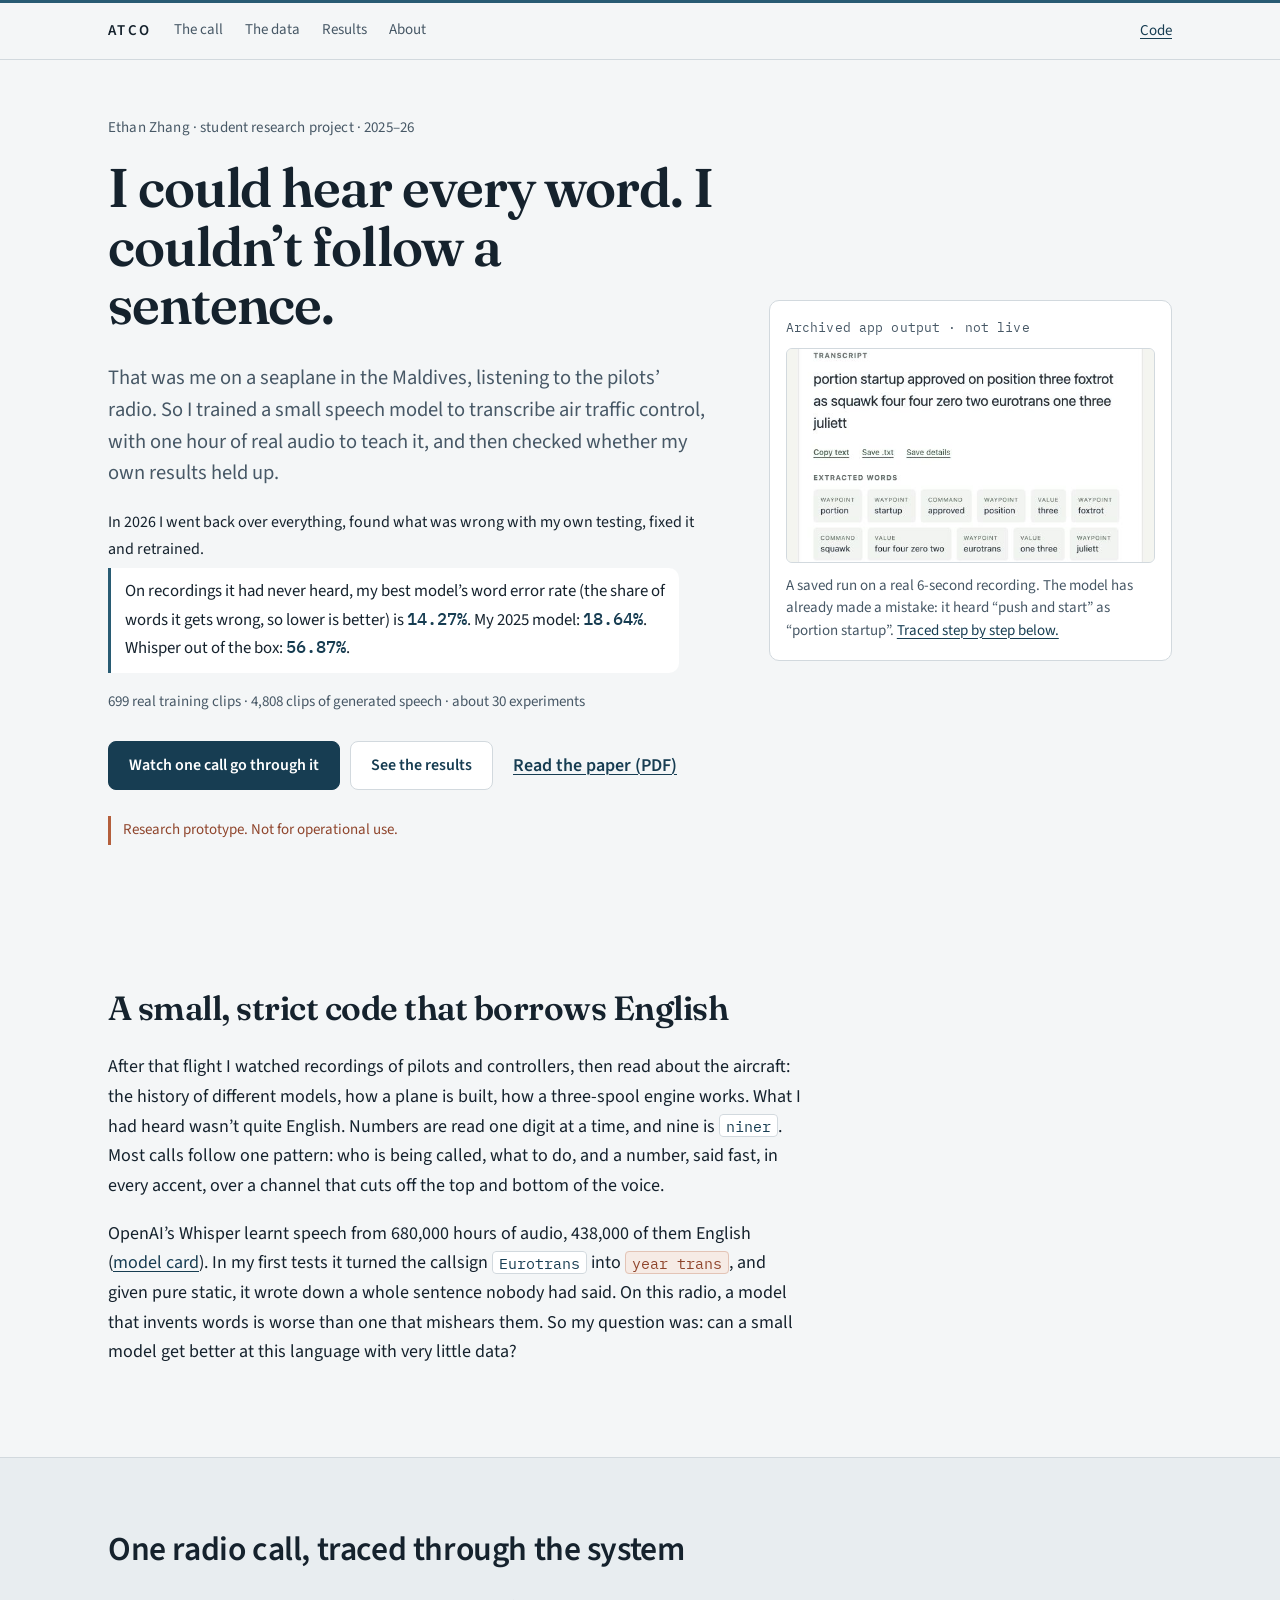
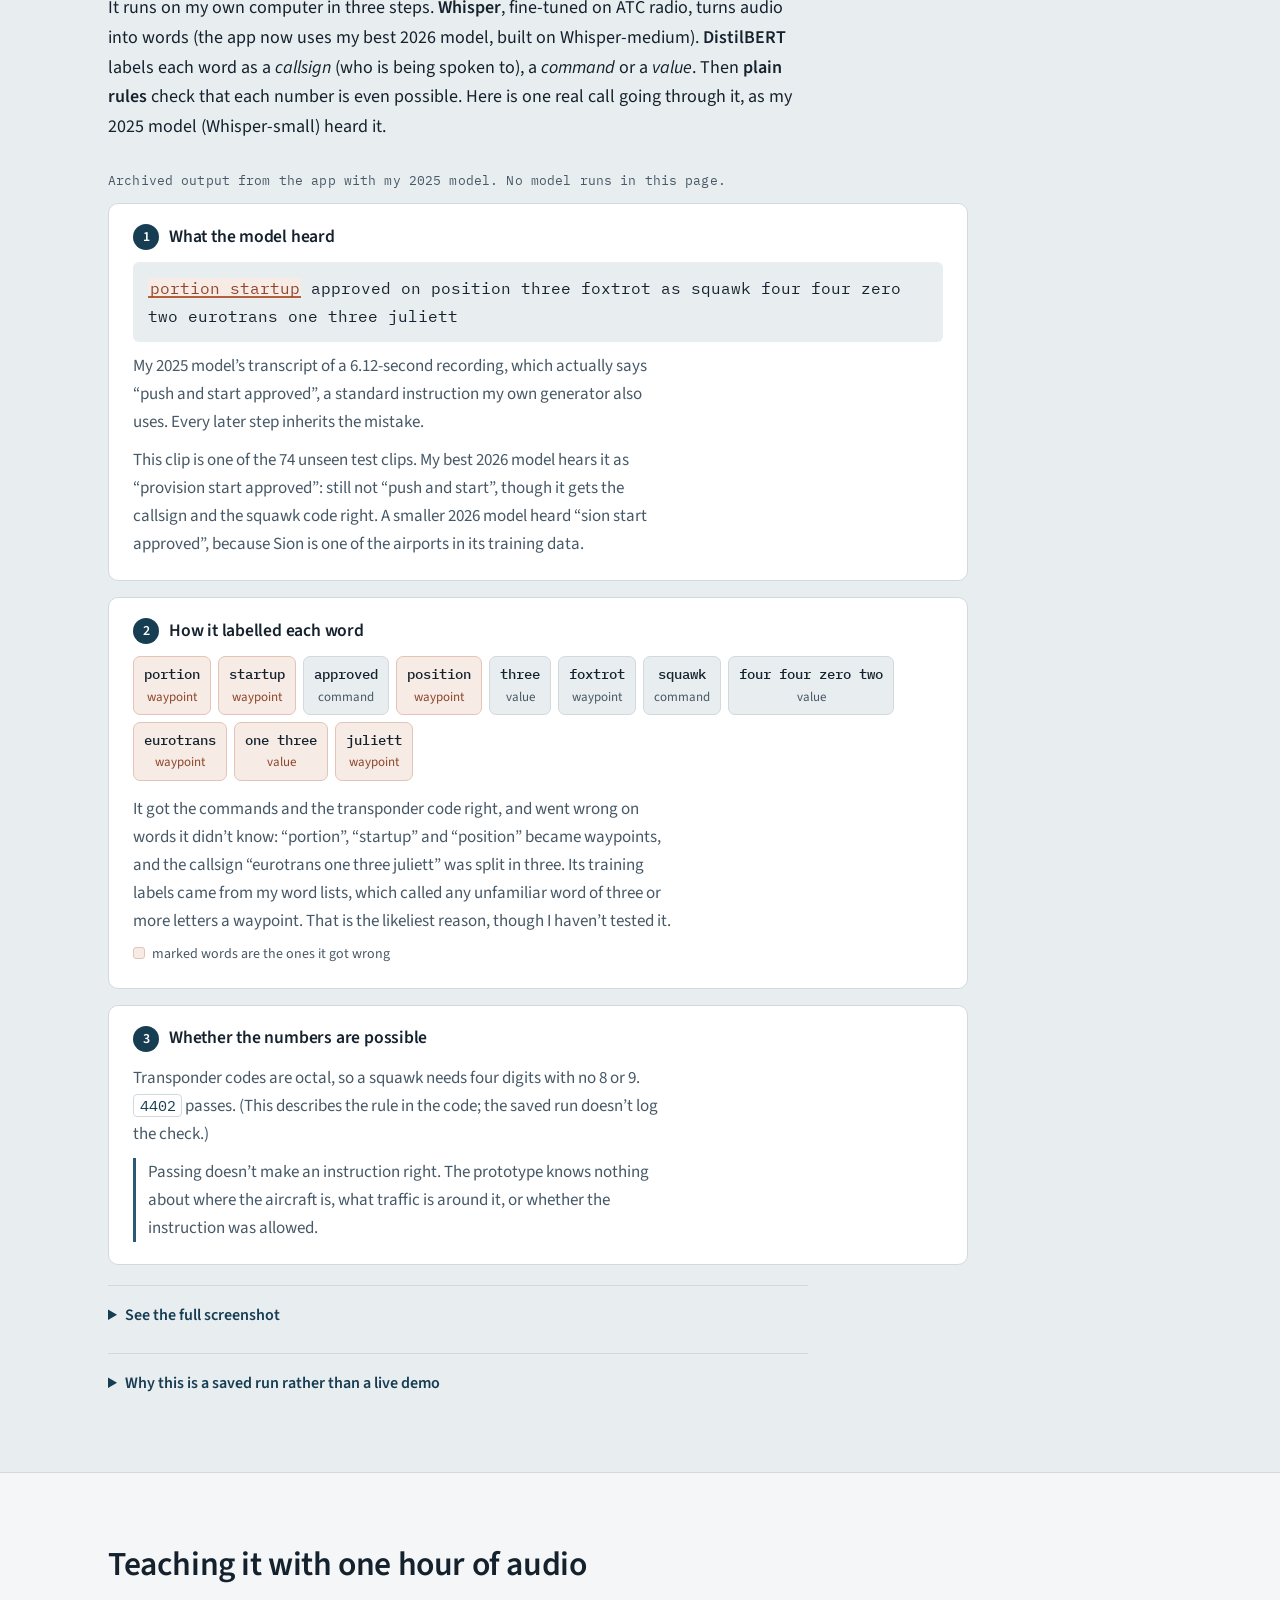
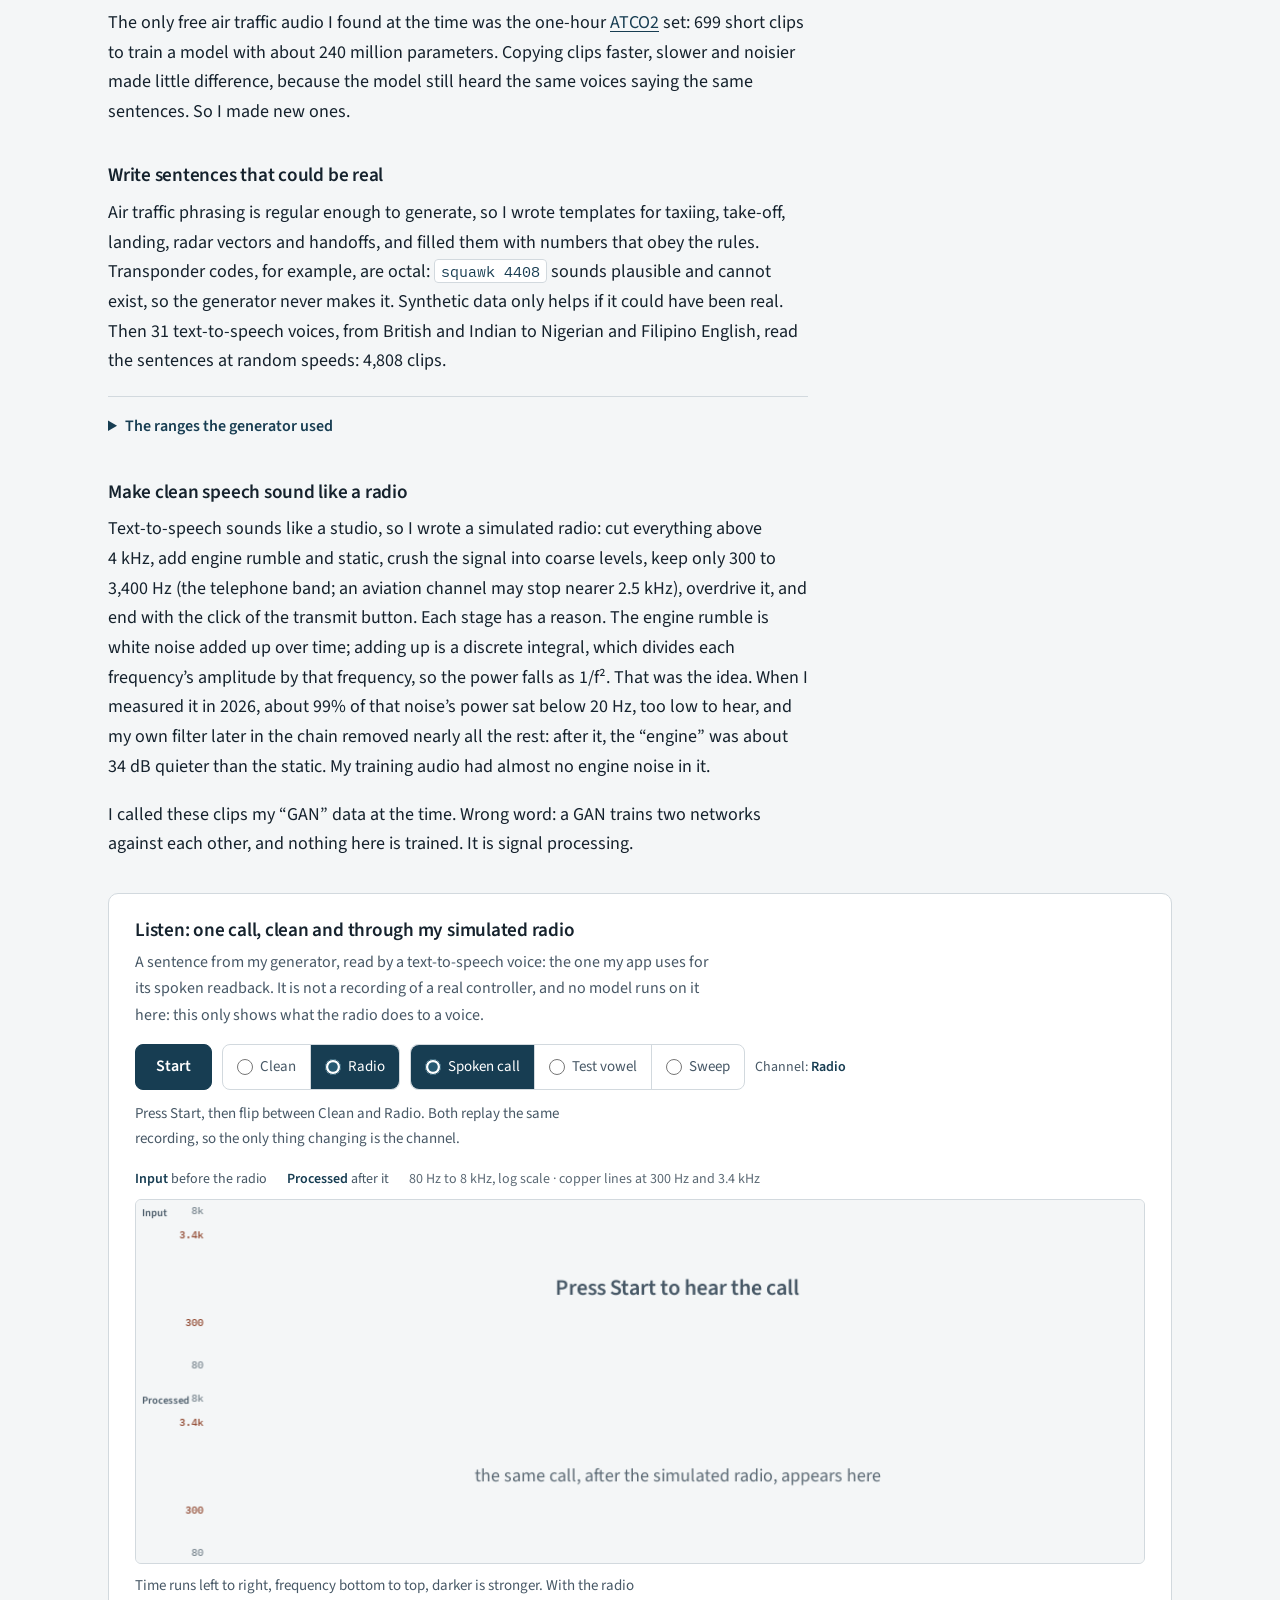
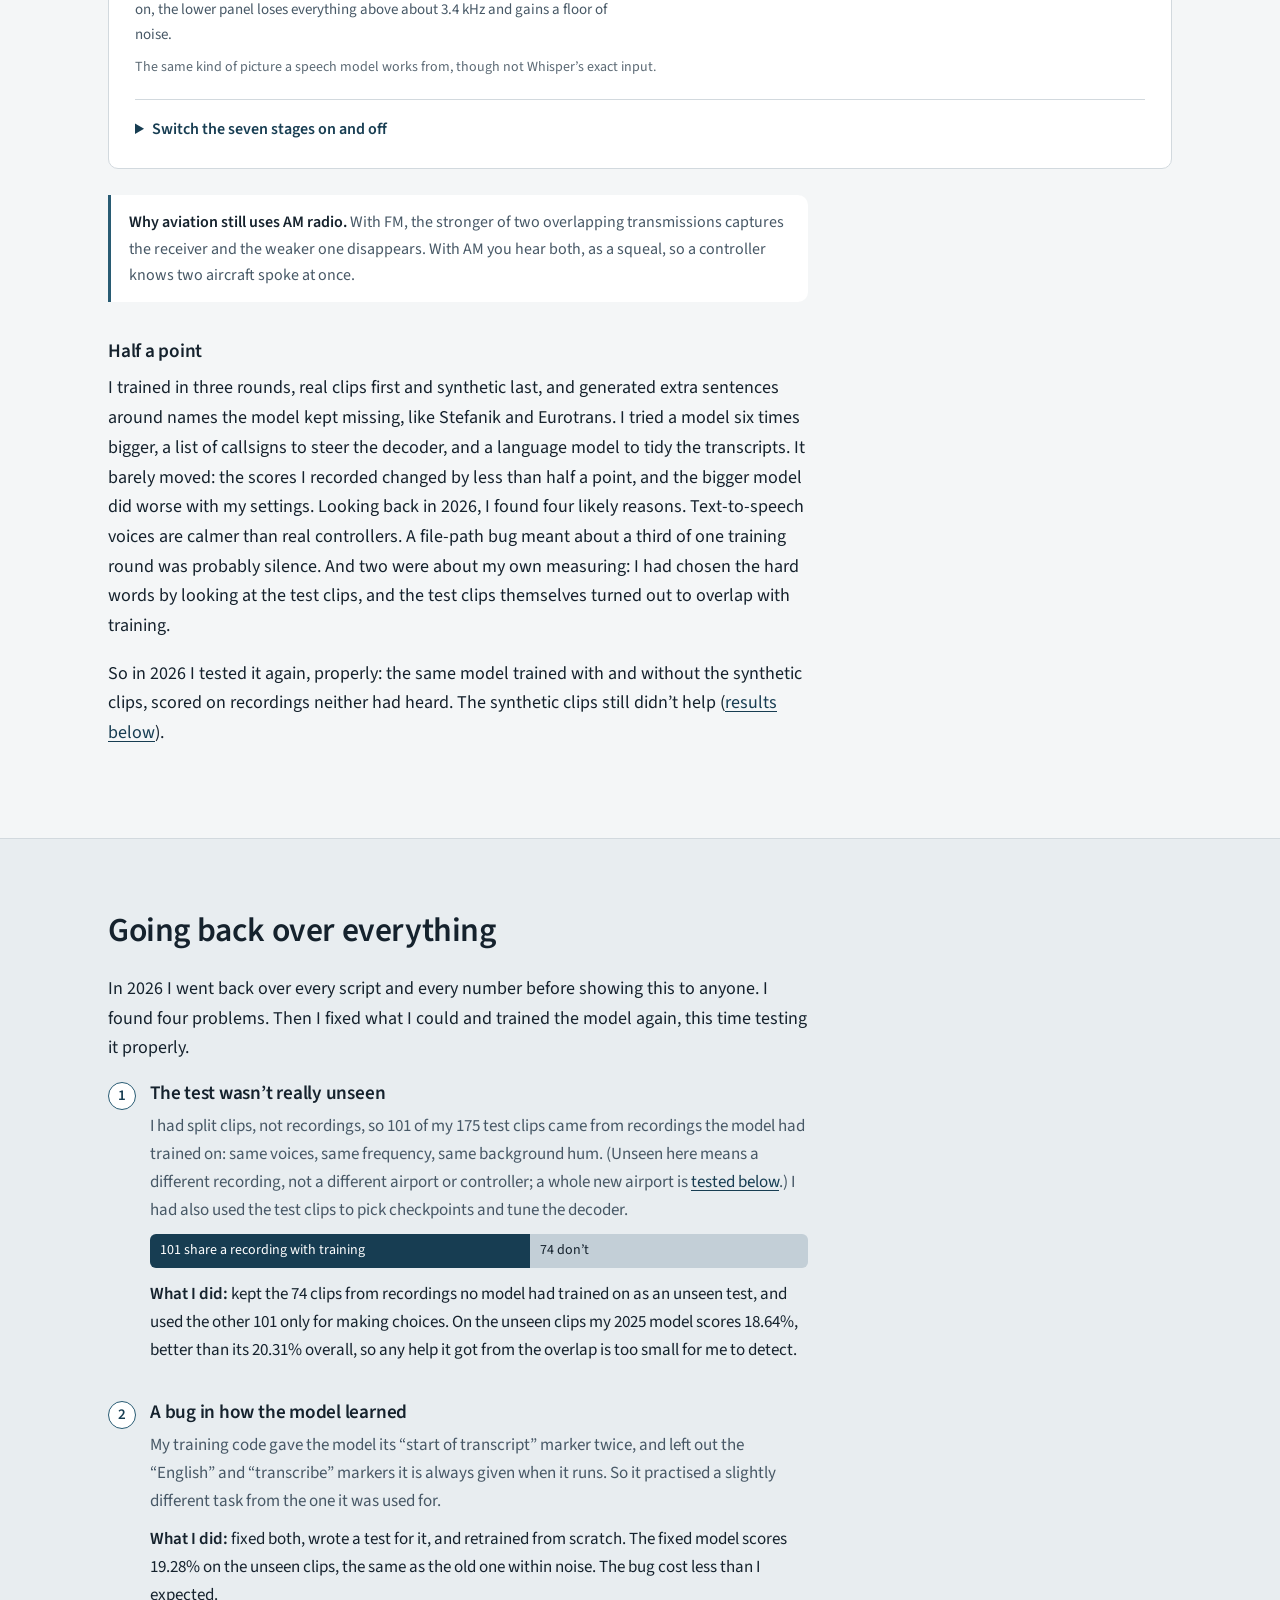
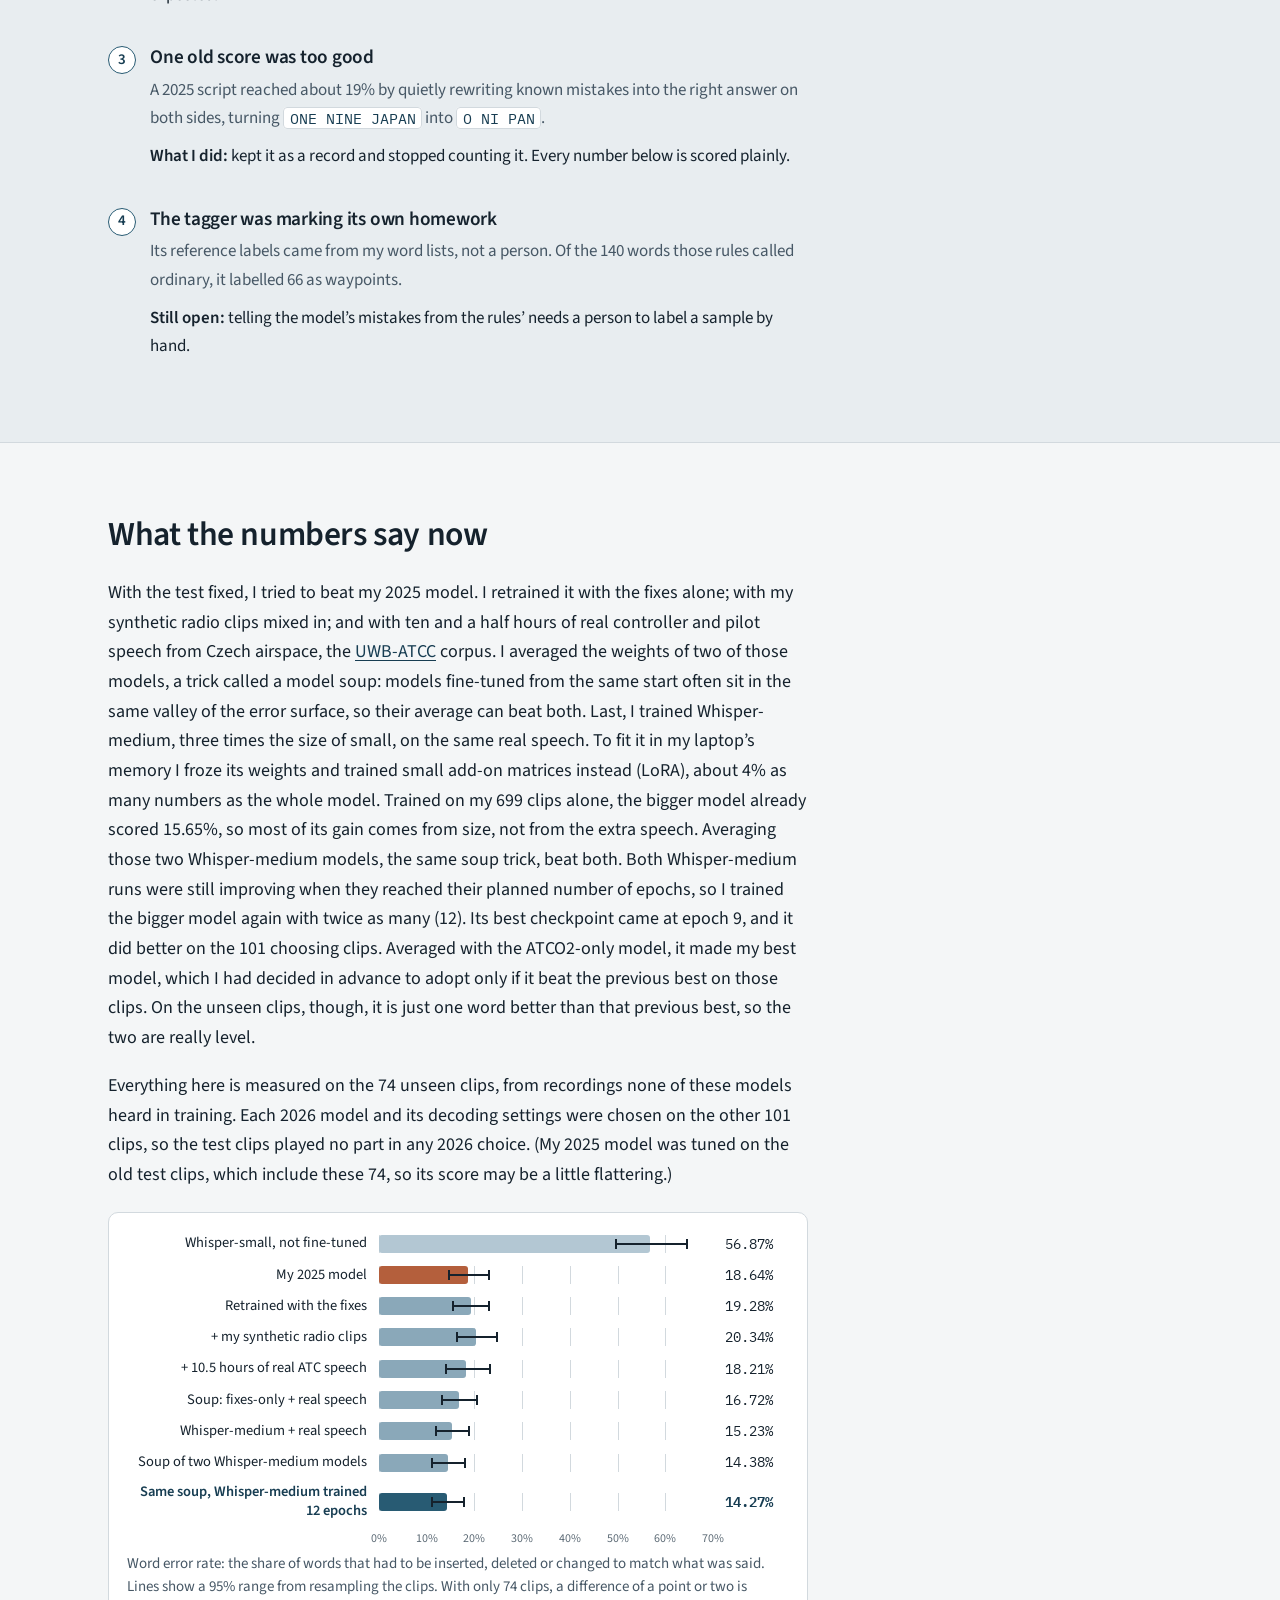
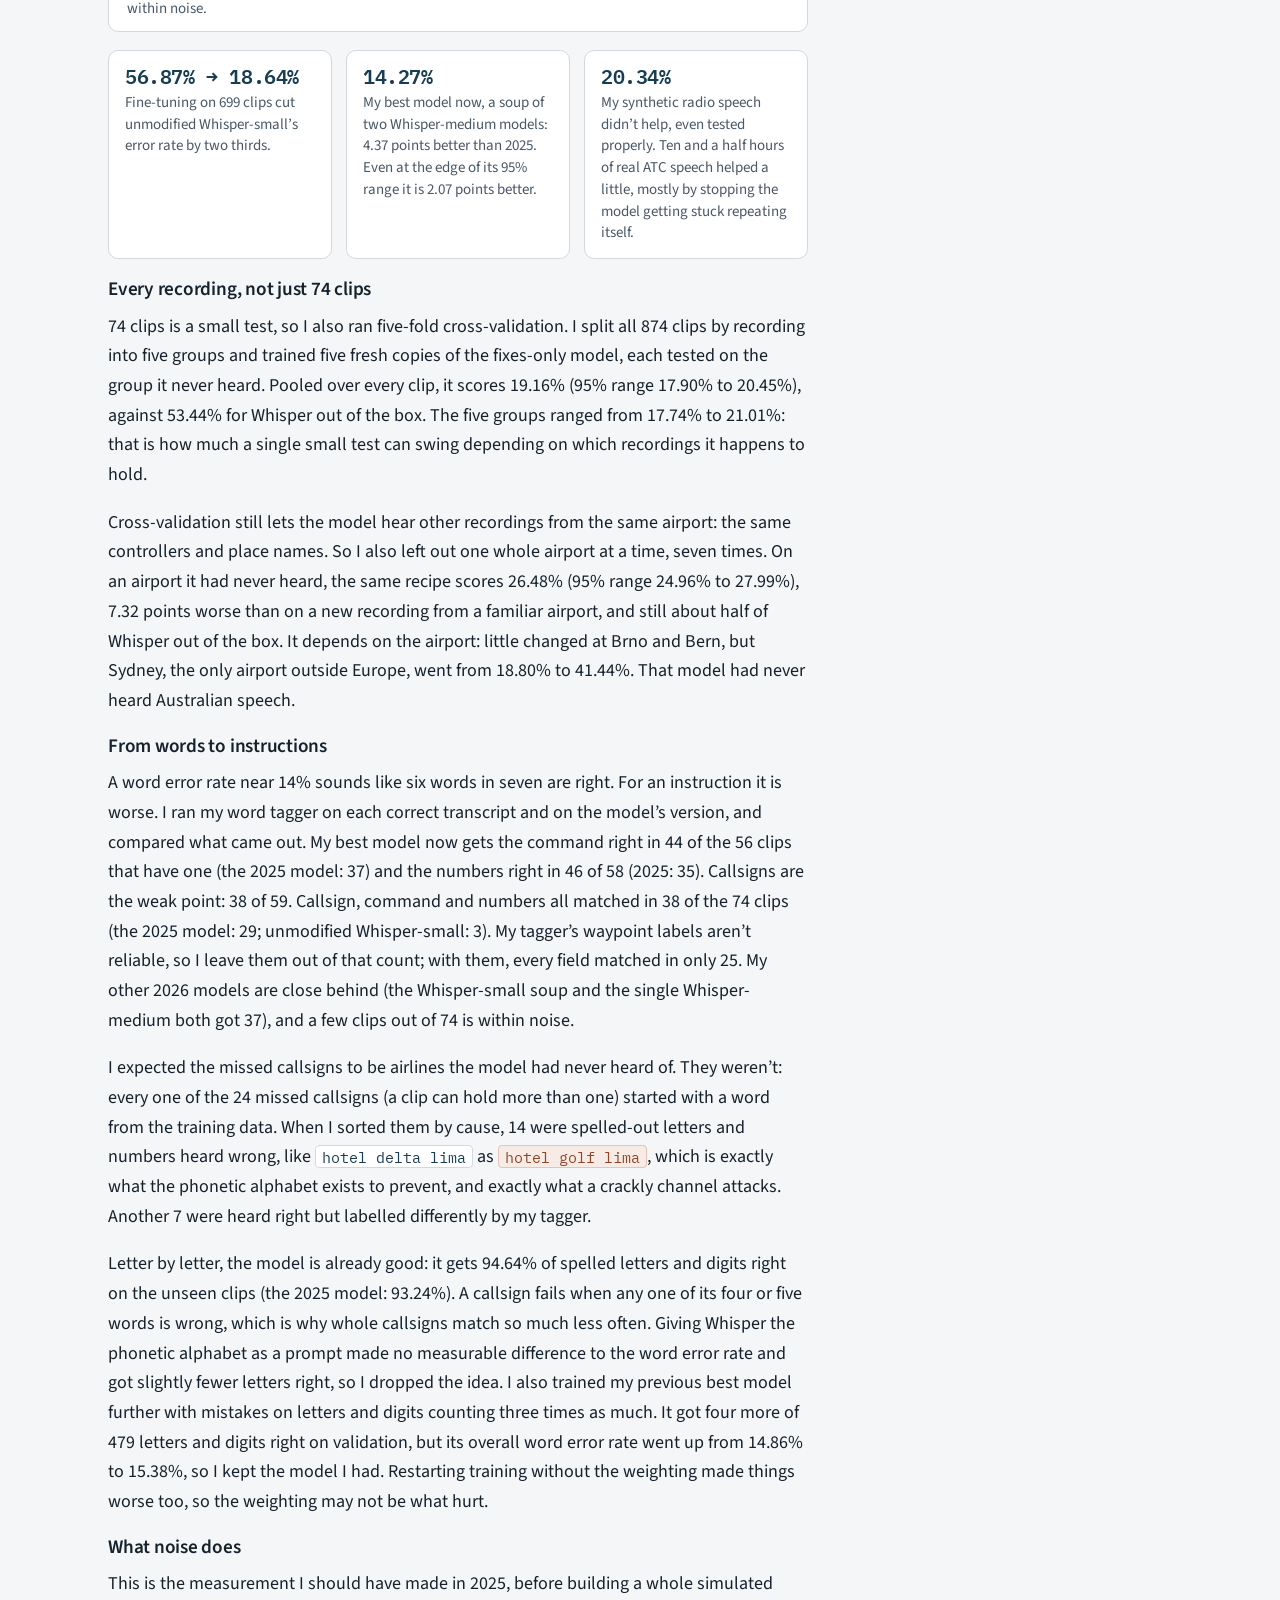
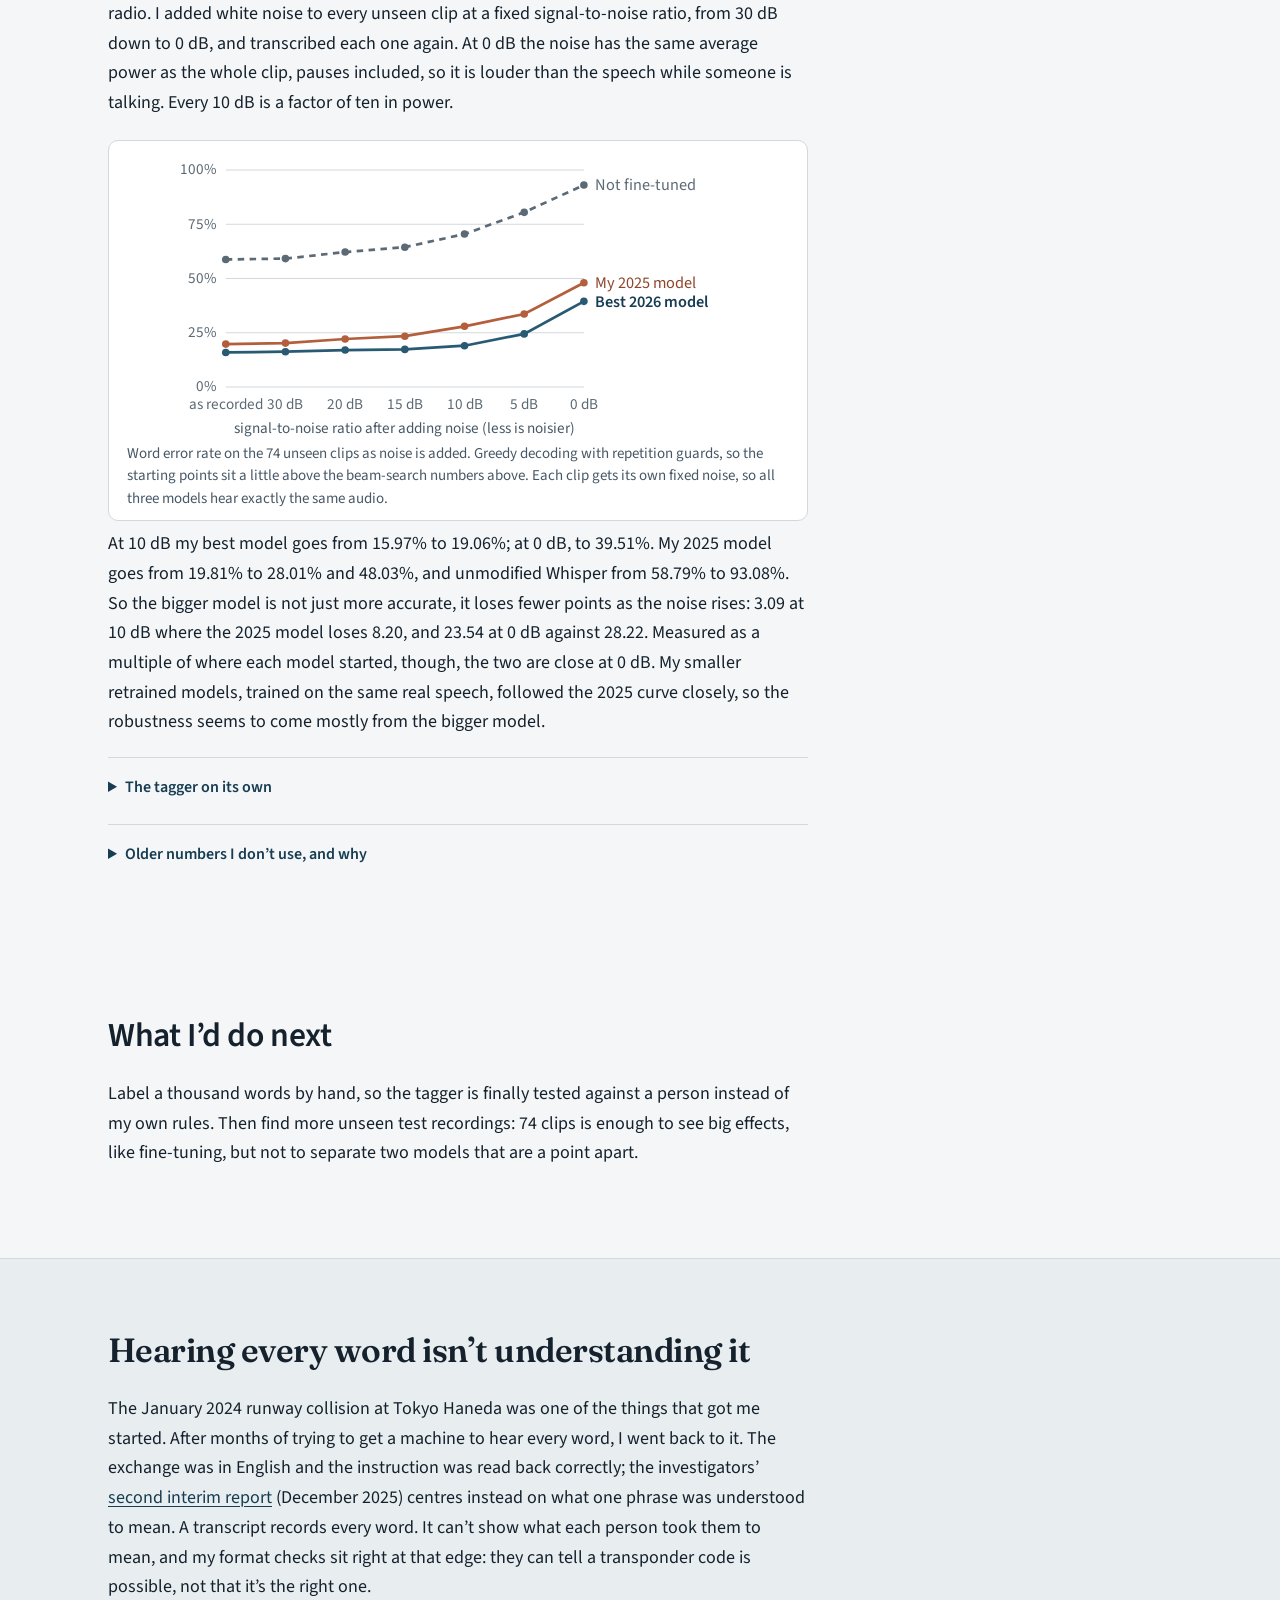
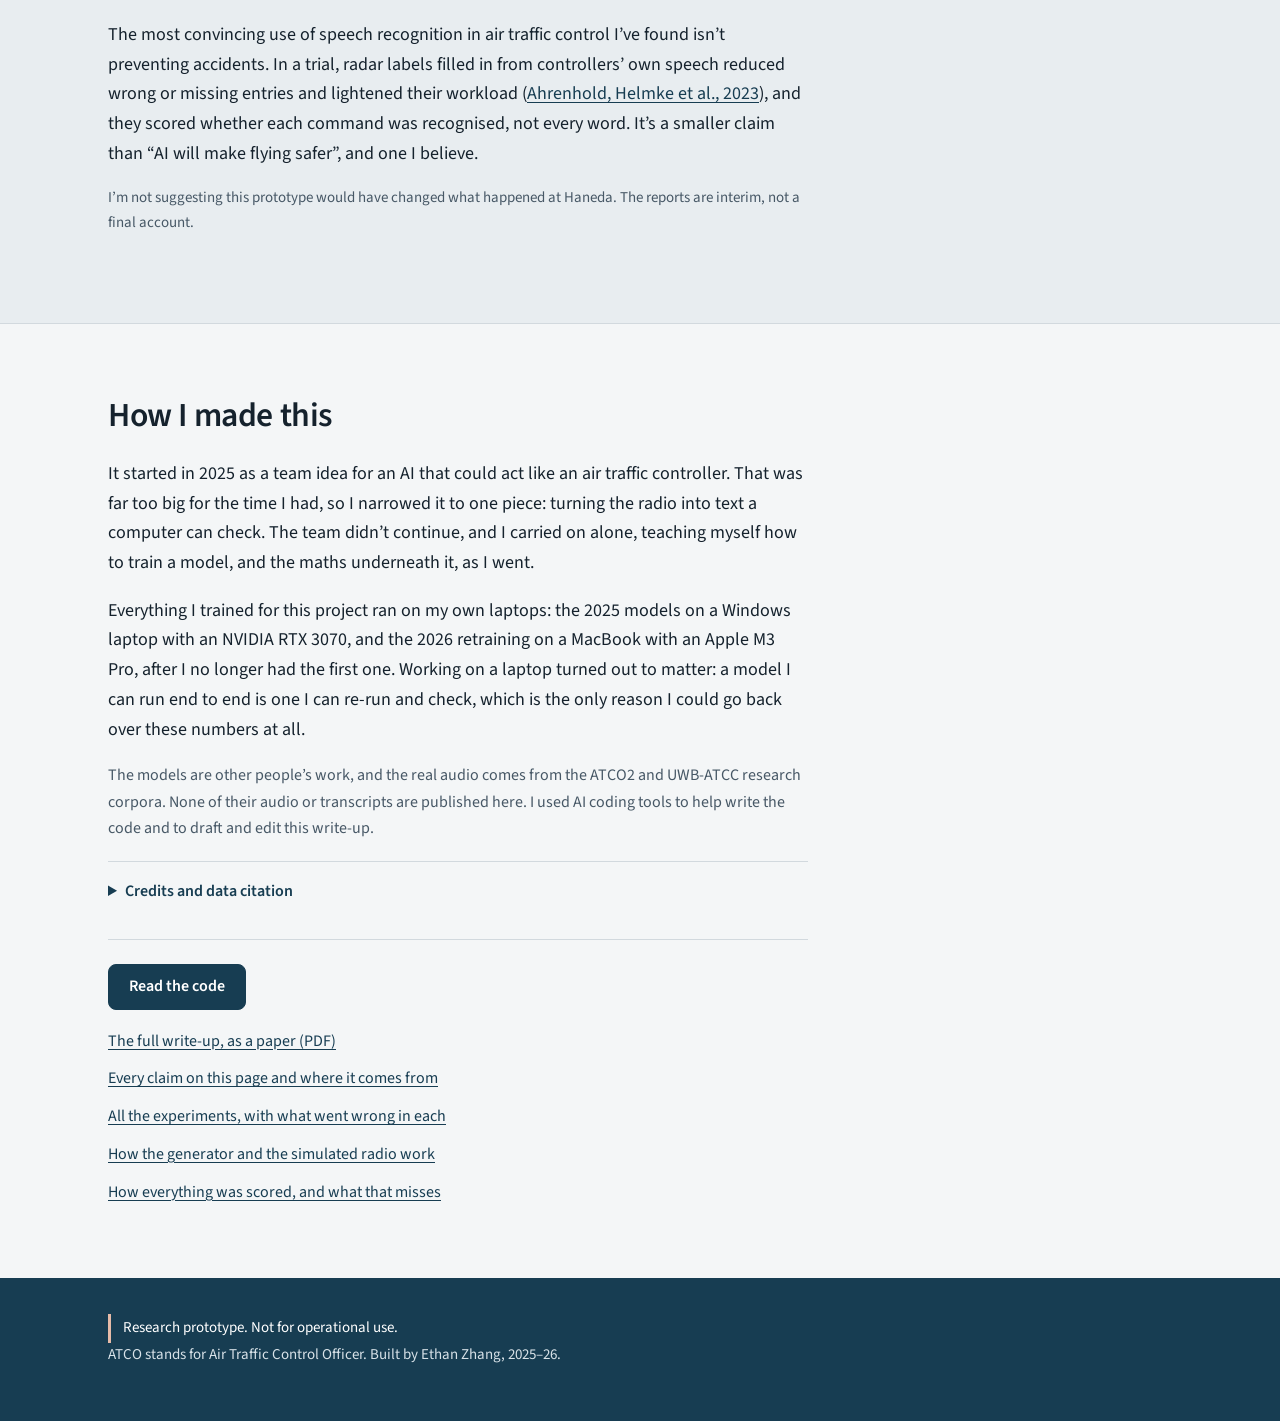
==== commit 77d412a7: "Tidy after a second review; score the tagger against AI-written labels - Fix the leftovers the revie" ====
--- a/site/index.html
+++ b/site/index.html
@@ -47,8 +47,9 @@
         teach it, and then checked whether my own results held up.</p>
       <p class="owns">In 2026 I went back over everything, found what was wrong with my own testing,
         fixed it and retrained.</p>
-      <p class="resultline">On recordings it had never heard, my best model&rsquo;s word error rate is
-        <b>14.27%</b>. My 2025 model: <b>18.64%</b>. Whisper out of the box: <b>56.87%</b>.</p>
+      <p class="resultline">On recordings it had never heard, my best model&rsquo;s word error rate (the
+        share of words it gets wrong, so lower is better) is <b>14.27%</b>. My 2025 model: <b>18.64%</b>.
+        Whisper out of the box: <b>56.87%</b>.</p>
       <p class="scopeline">699 real training clips &middot; 4,808 clips of generated speech &middot; about 30 experiments</p>
       <p class="actions">
         <a class="btn" href="#built">Watch one call go through it</a>
@@ -389,8 +390,8 @@
       speech. To fit it in my laptop&rsquo;s memory I froze its weights and trained small add-on
       matrices instead (LoRA), about 4% as many numbers as the whole model. Trained on my 699 clips alone,
       the bigger model already scored 15.65%, so most of its gain comes from size, not from the extra
-      speech. Averaging those two Whisper-medium models, the same soup trick, beat both. Every run I kept
-      was still improving when it reached its planned number of epochs, so I trained the bigger model
+      speech. Averaging those two Whisper-medium models, the same soup trick, beat both. Both Whisper-medium
+      runs were still improving when they reached their planned number of epochs, so I trained the bigger model
       again with twice as many (12). Its best checkpoint came at epoch 9, and it did better on the 101
       choosing clips. Averaged with the ATCO2-only model, it made my best model, which I had decided in
       advance to adopt only if it beat the previous best on those clips. On the unseen clips, though, it is
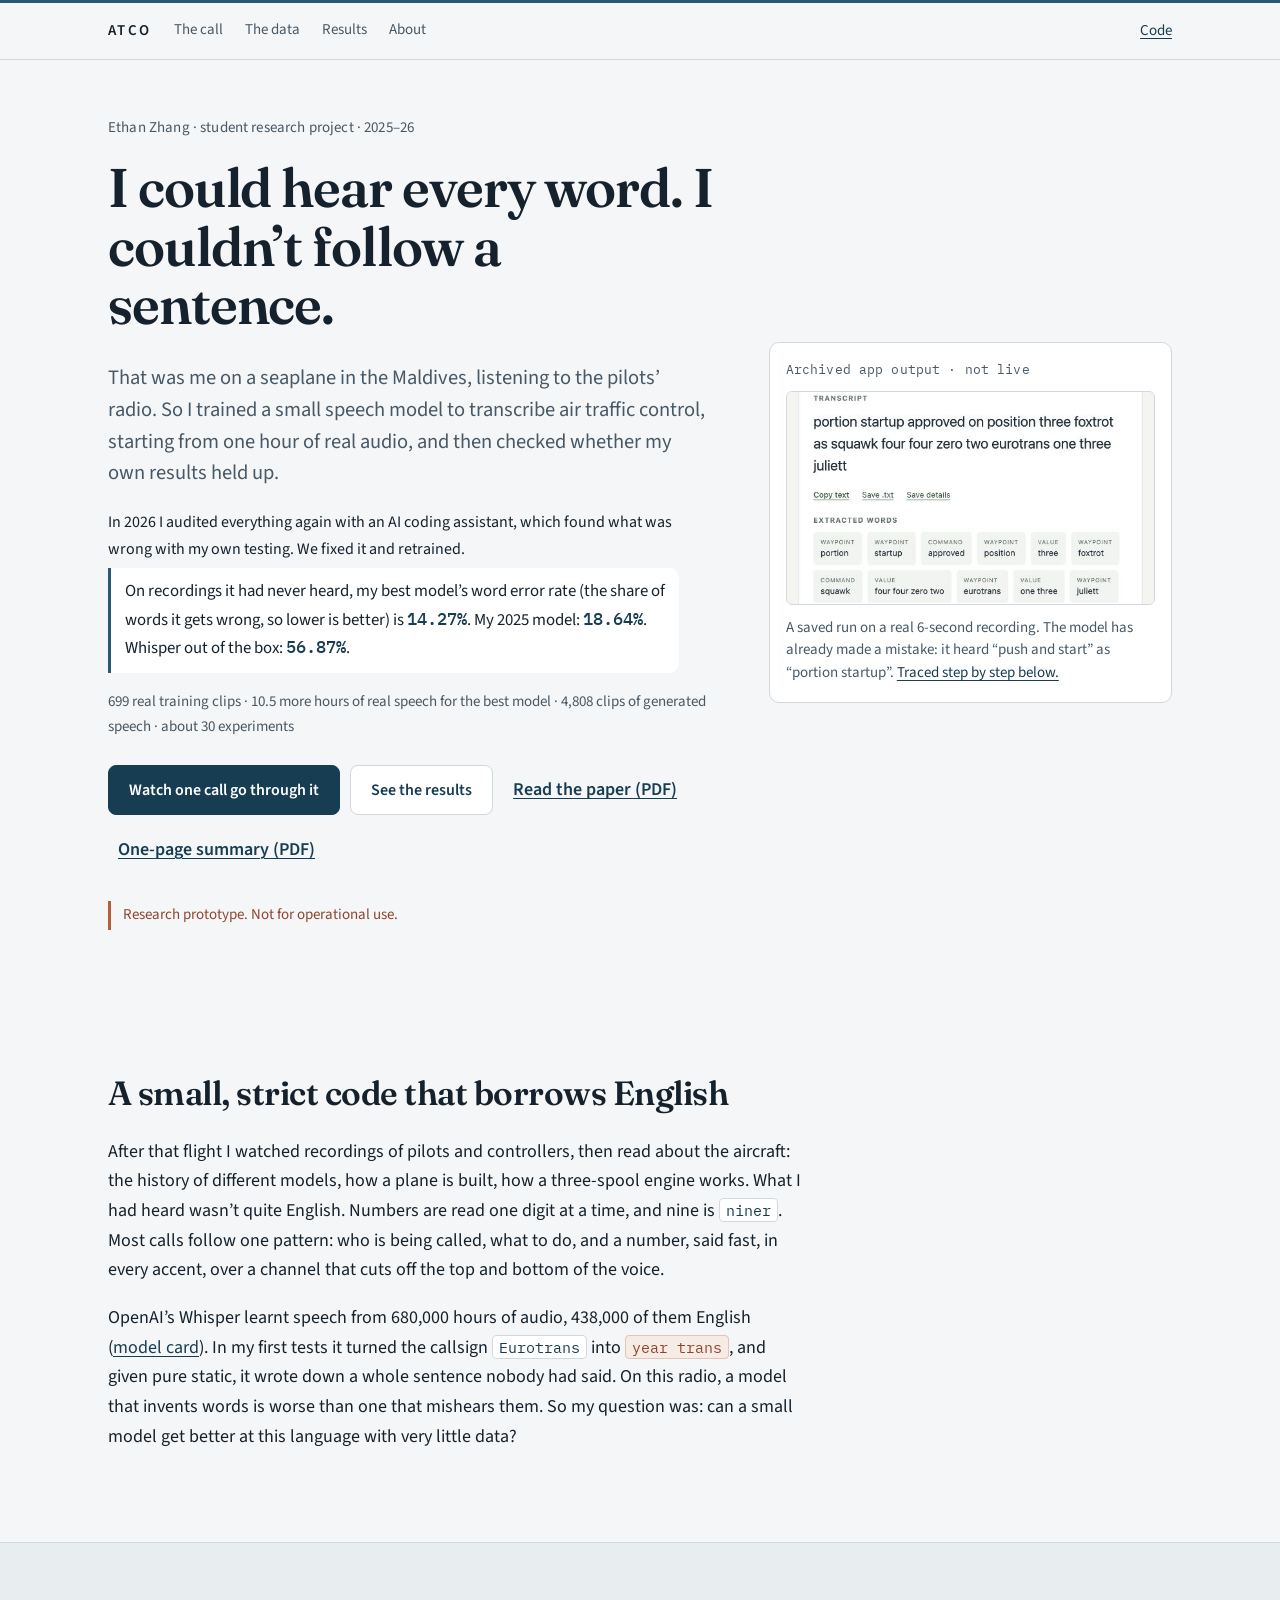
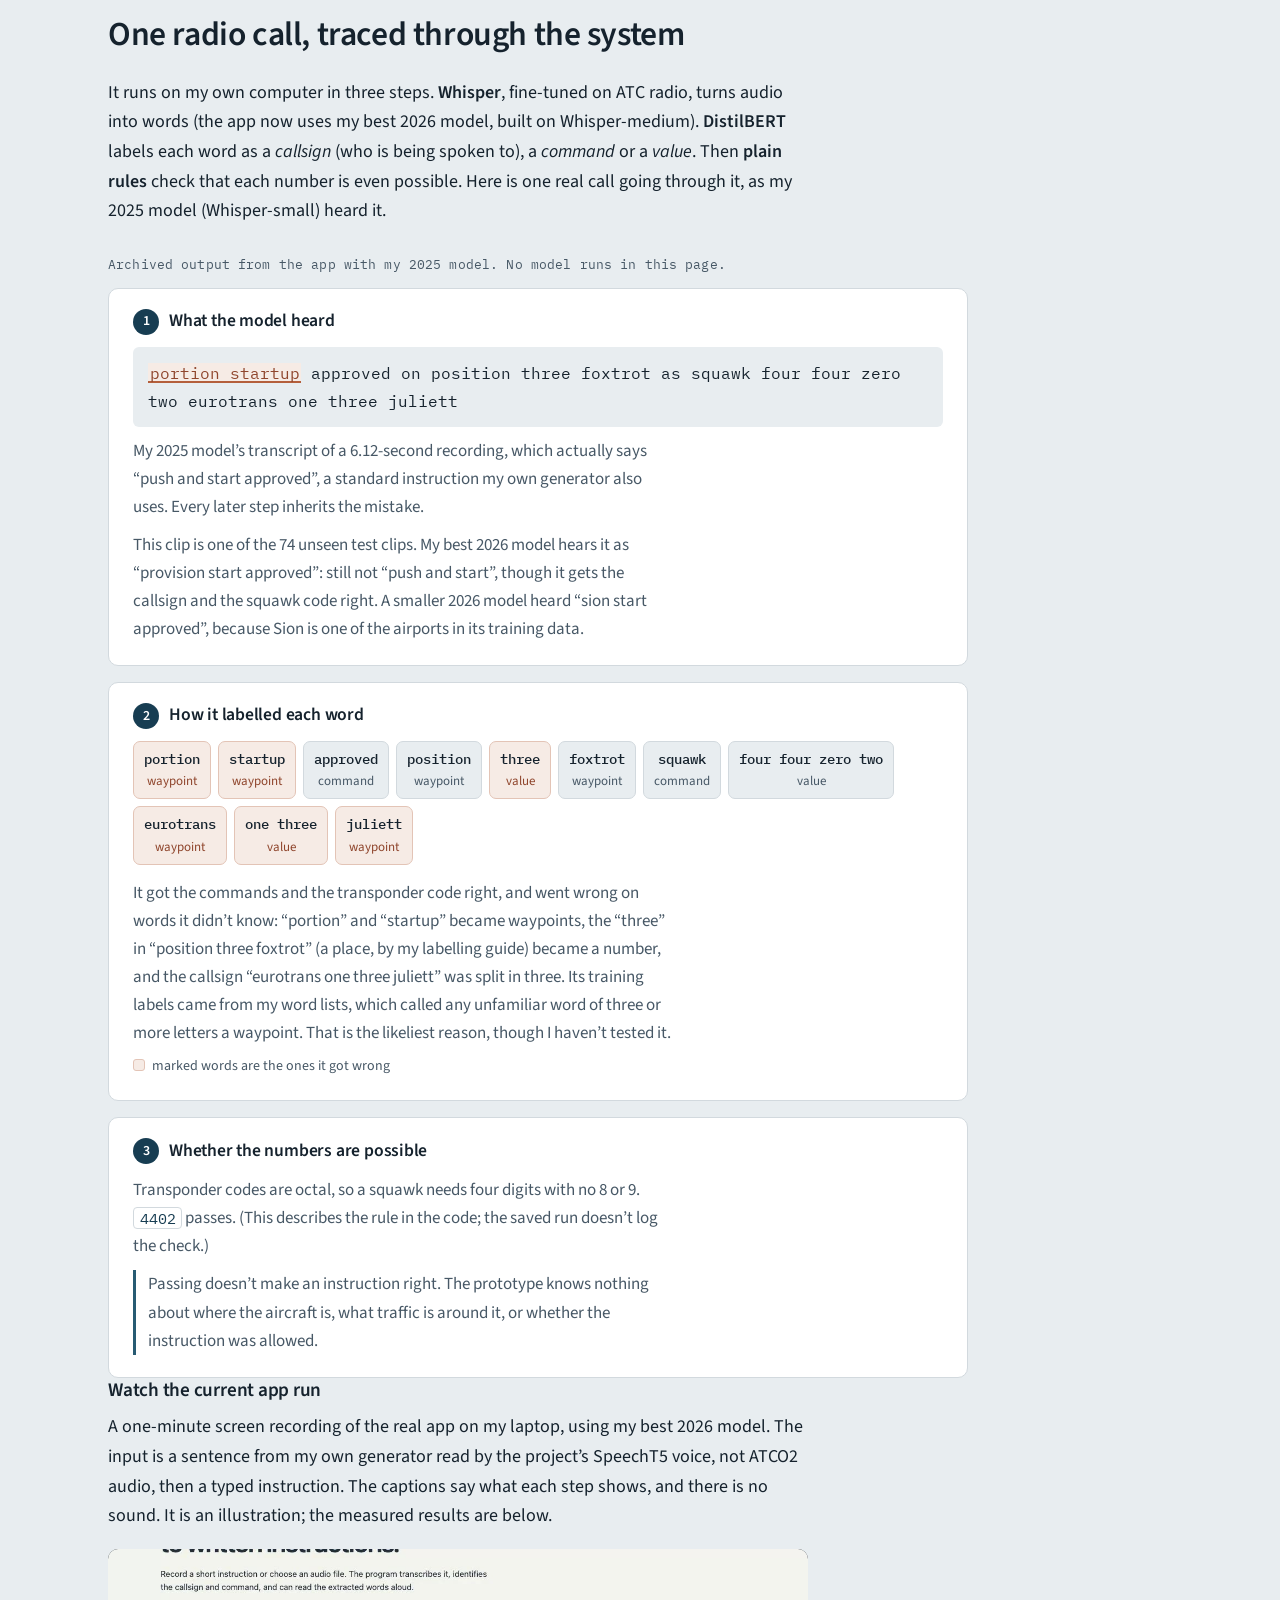
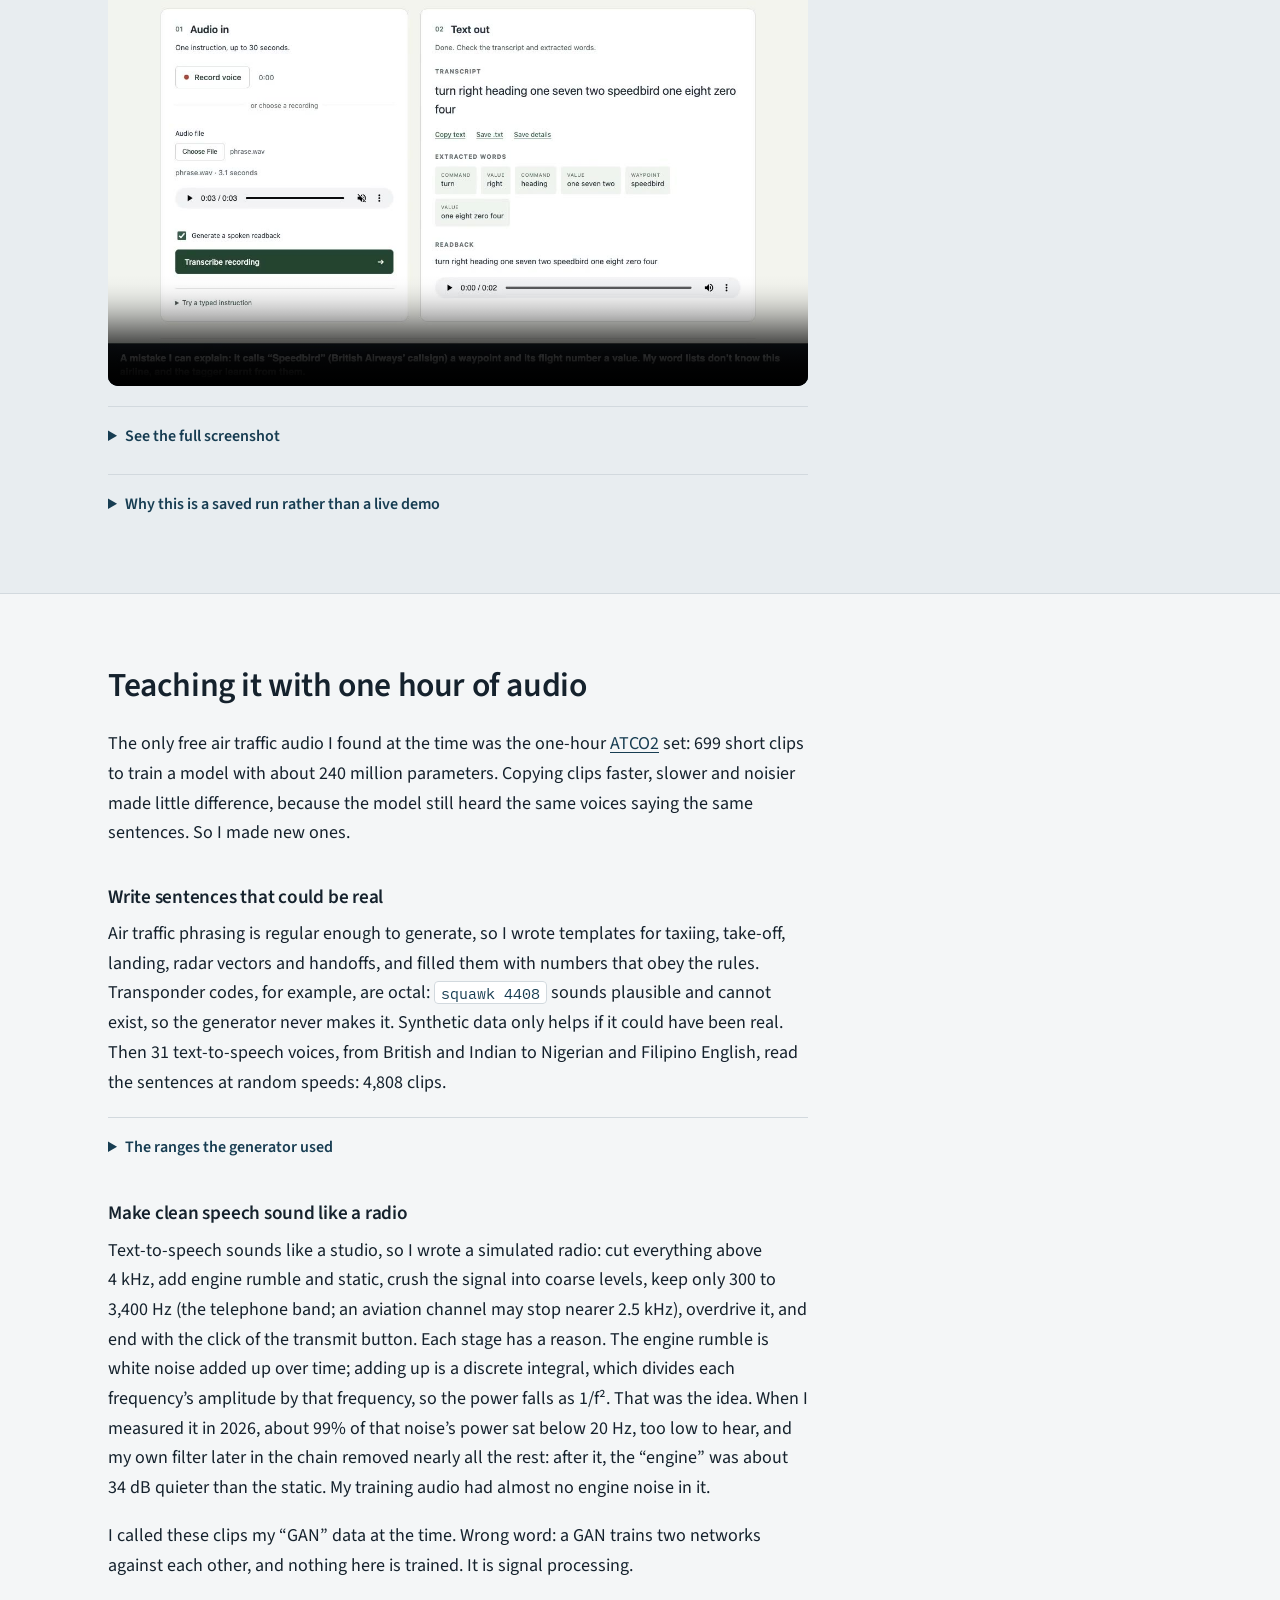
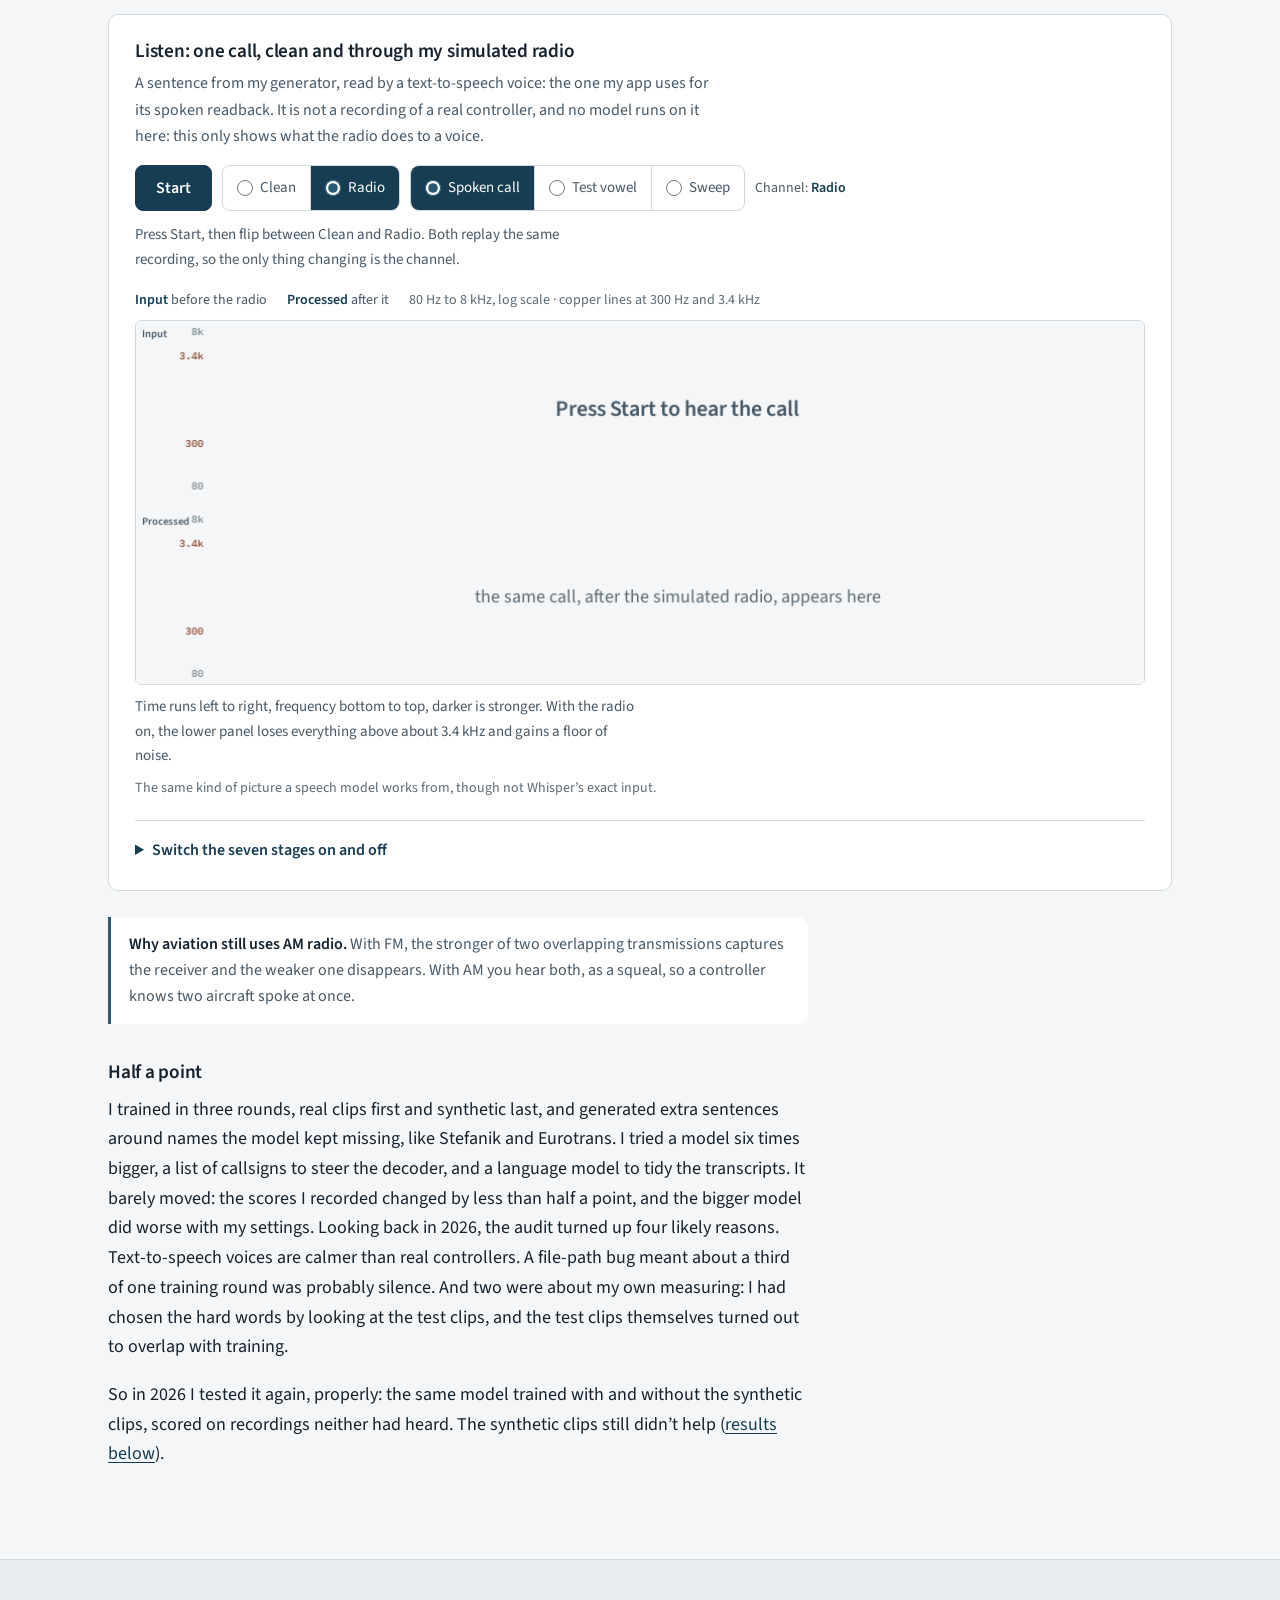
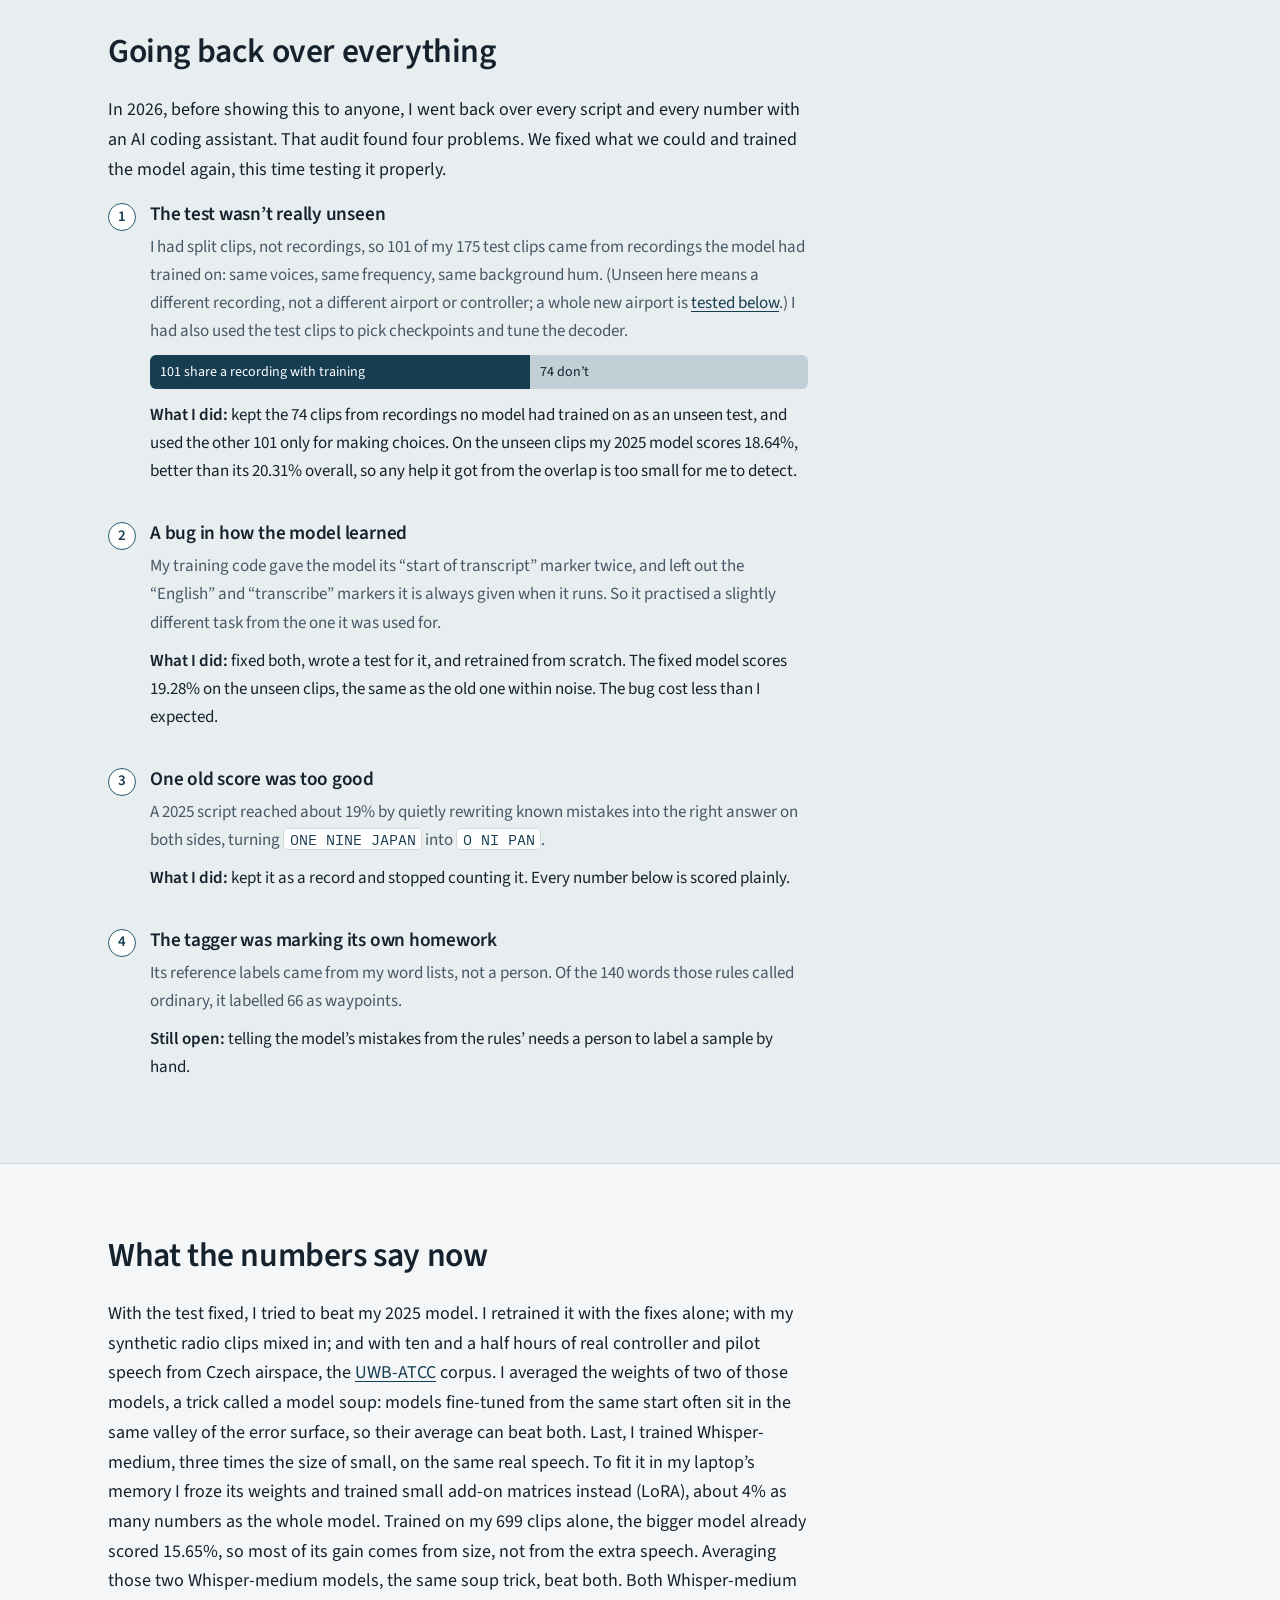
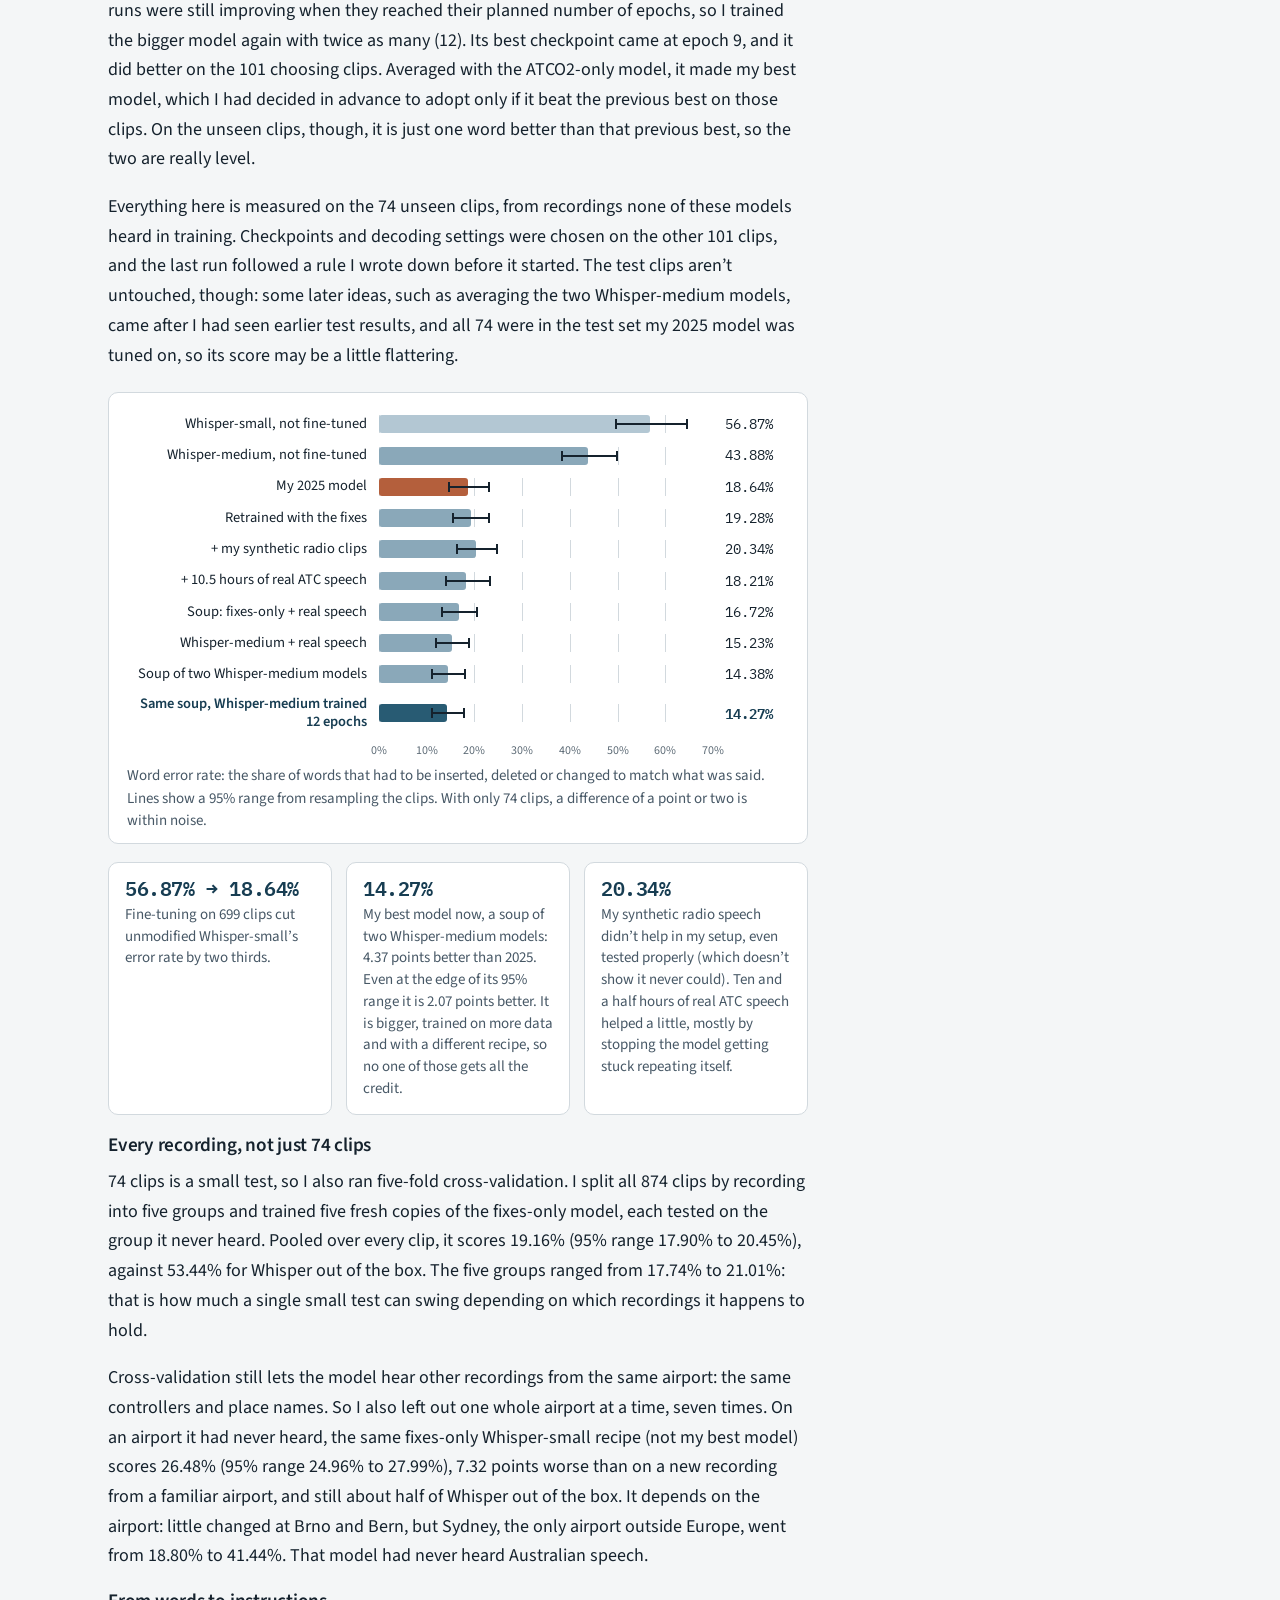
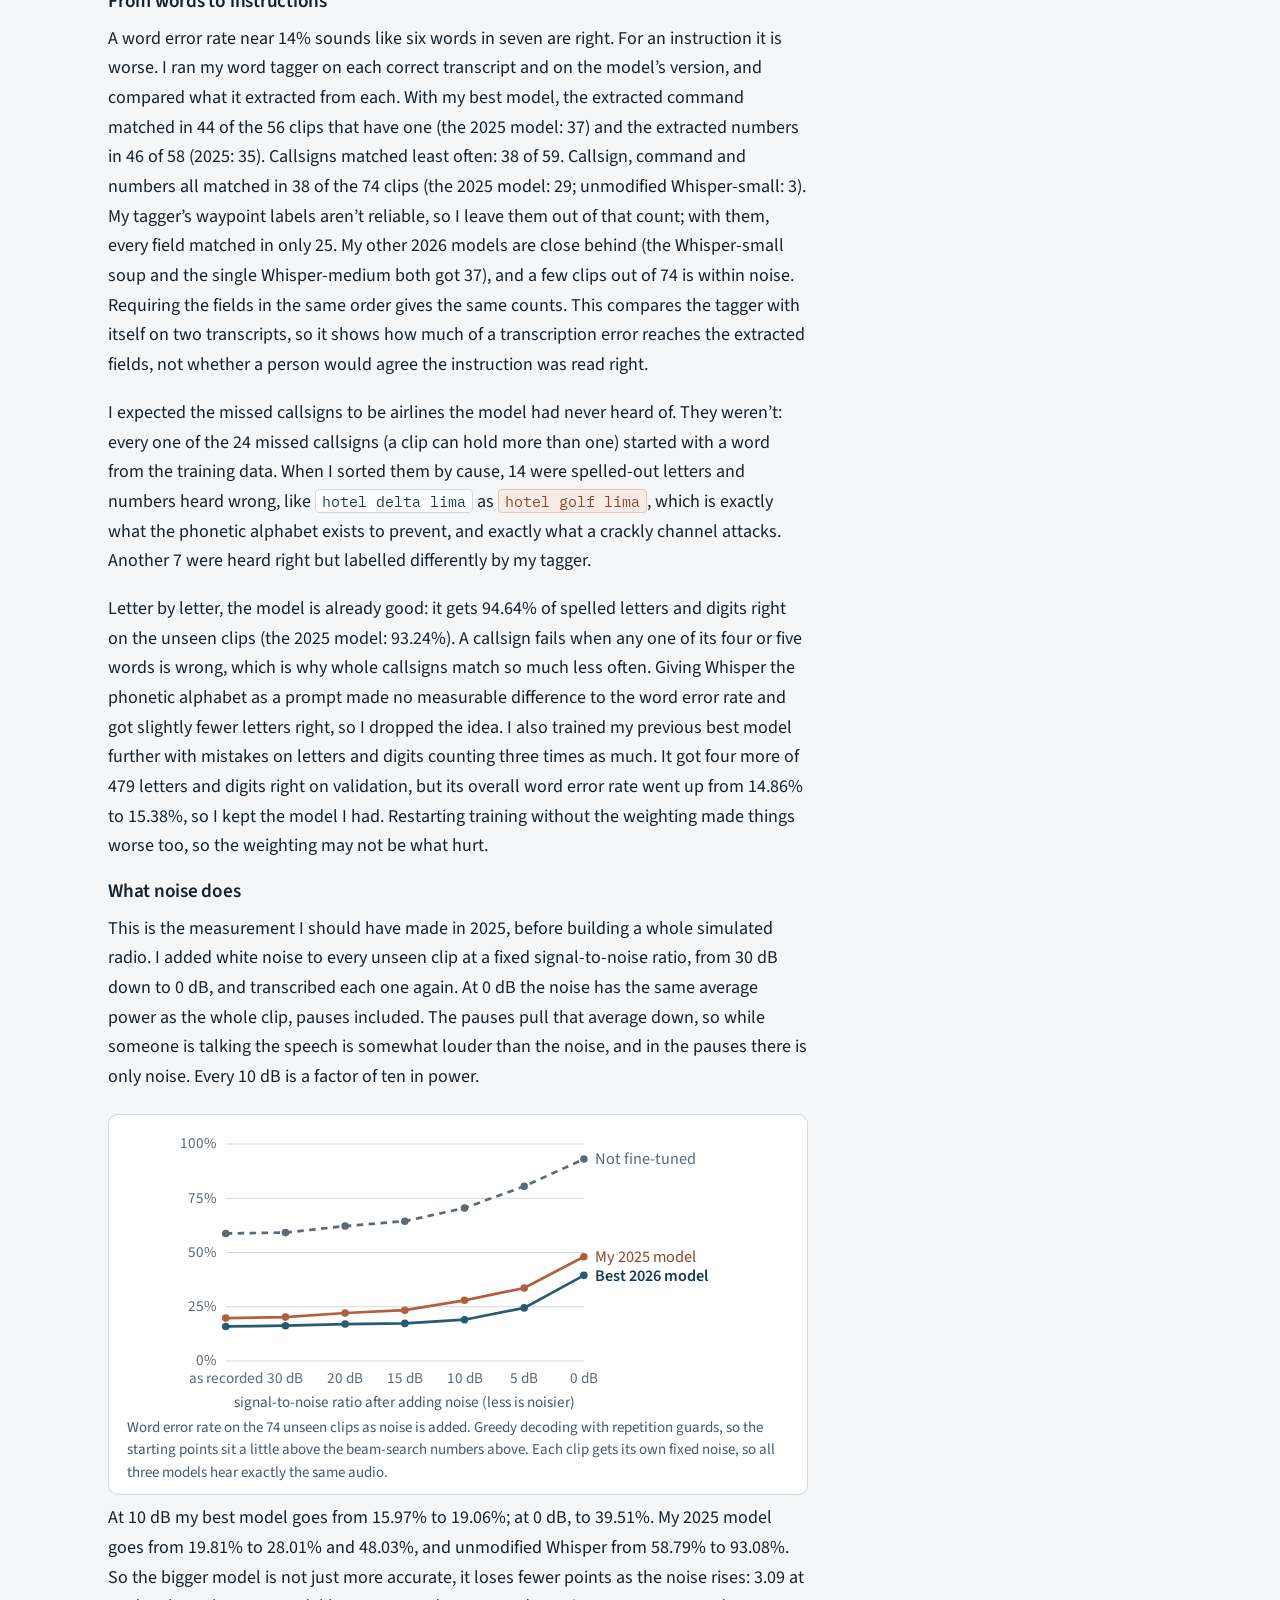
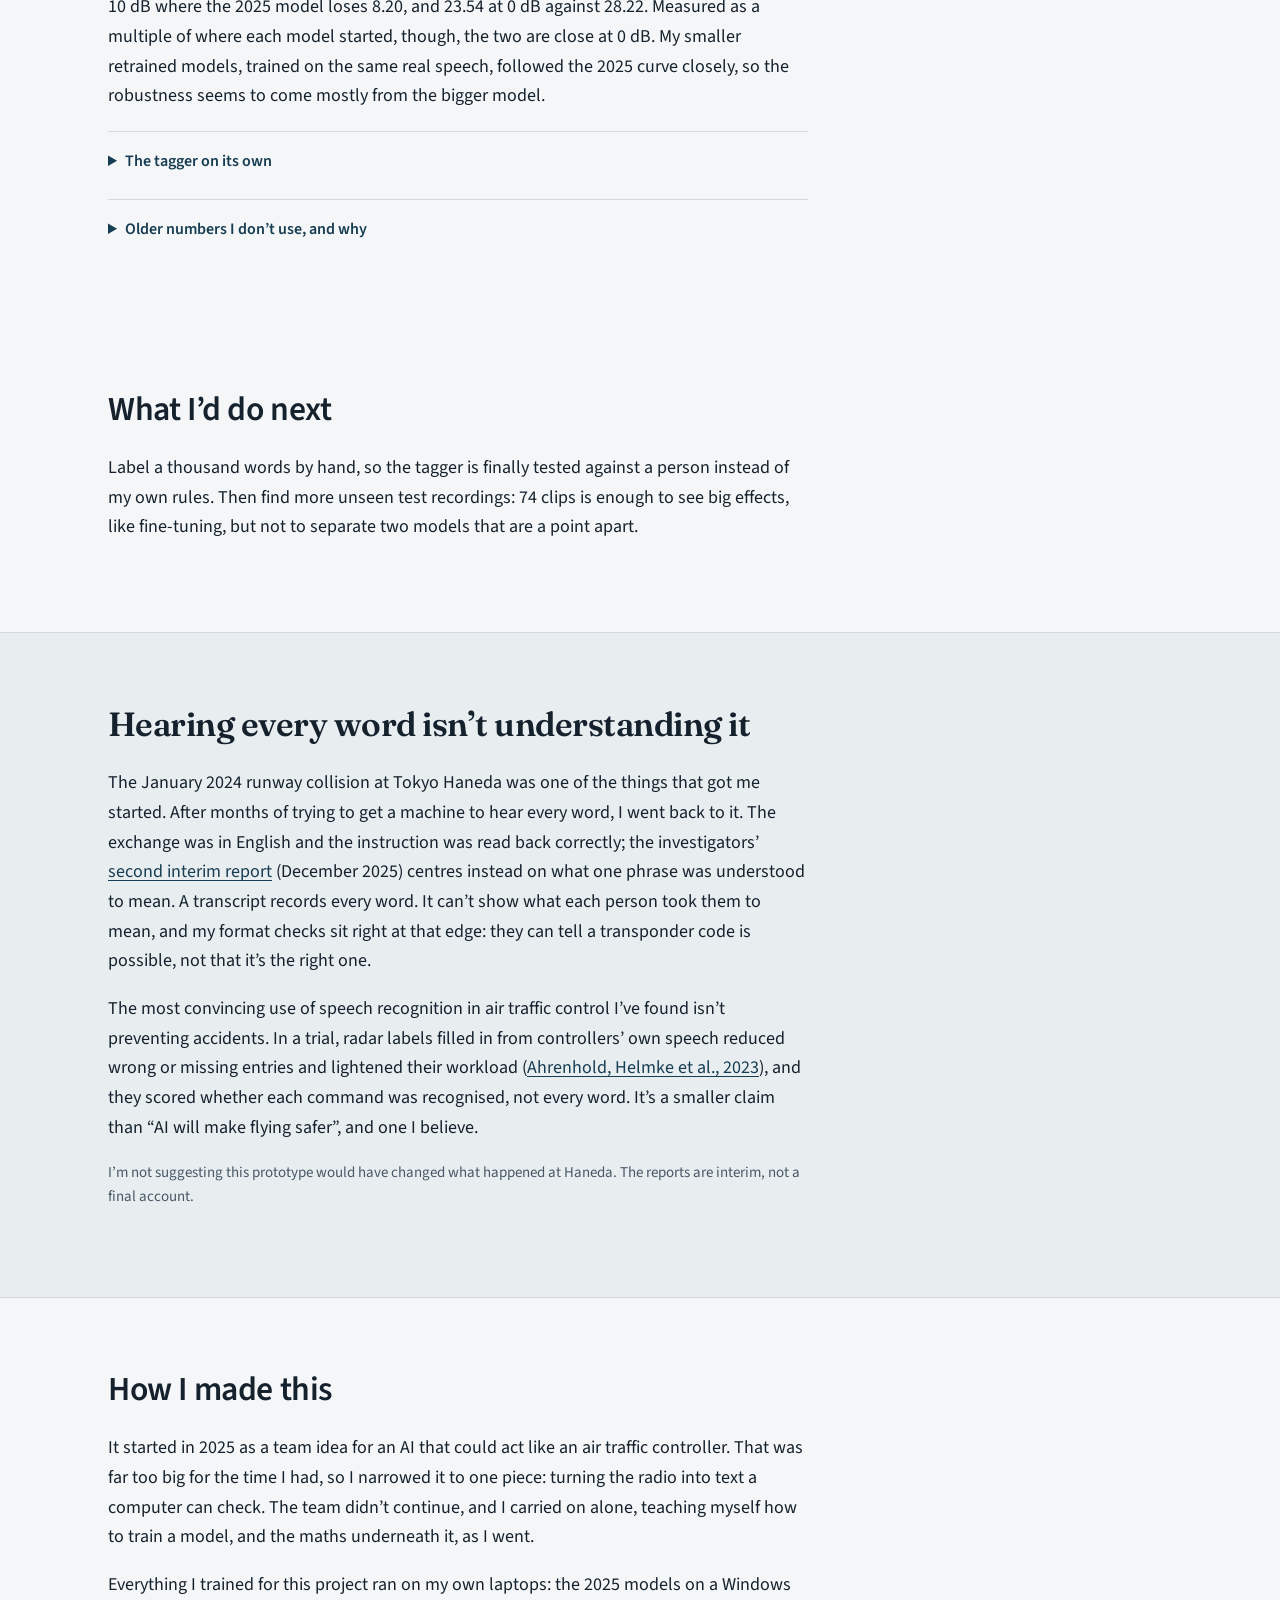
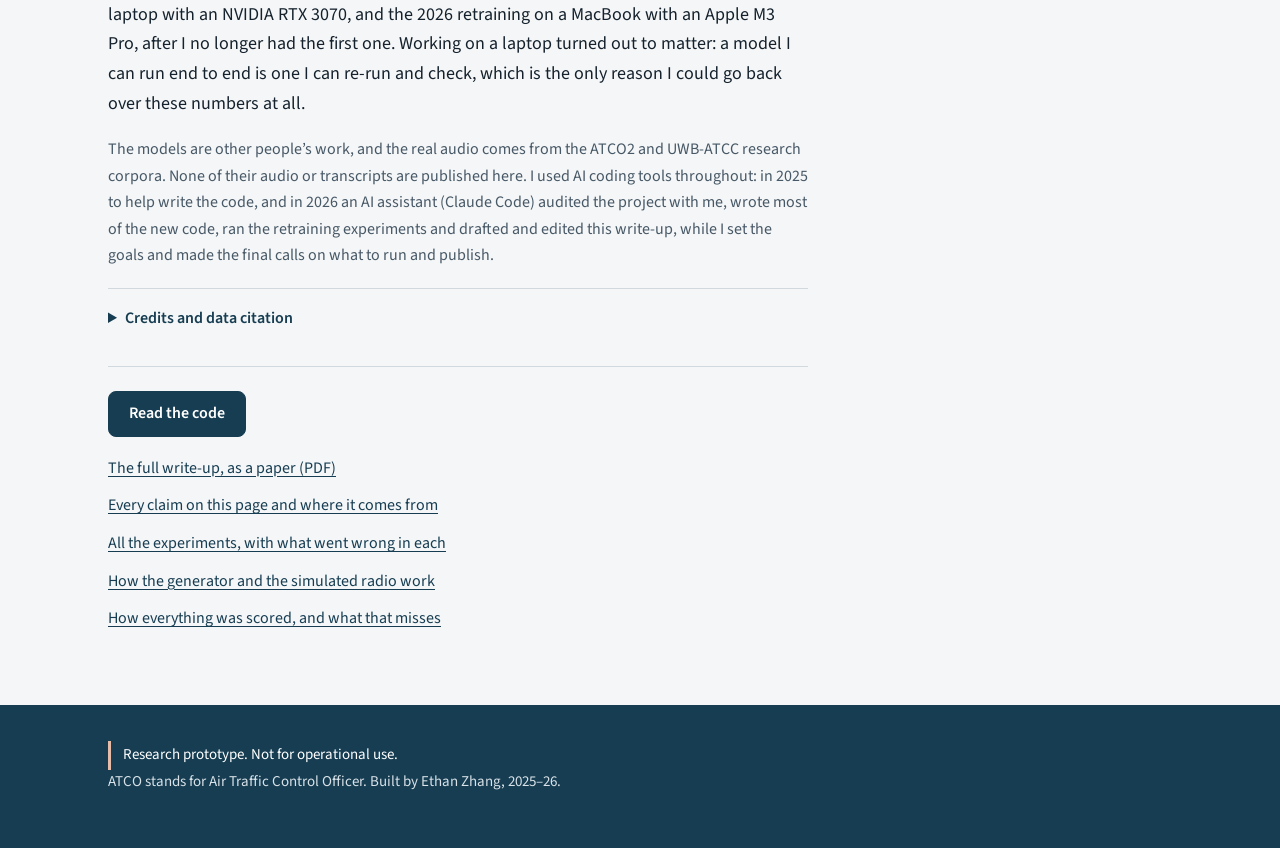
==== commit 728c2090: "Make every claim match the record, and add a demo and summary - Say plainly that the 2026 audit, mos" ====
--- a/site/index.html
+++ b/site/index.html
@@ -4,12 +4,12 @@
 <meta charset="utf-8">
 <meta name="viewport" content="width=device-width, initial-scale=1">
 <title>ATCO: a small speech model for air traffic control radio · Ethan Zhang</title>
-<meta name="description" content="A student research project by Ethan Zhang: a small speech model that transcribes air traffic control radio, the ideas he tried with one hour of real audio, and what he found when he audited his own results.">
+<meta name="description" content="A student research project by Ethan Zhang: a small speech model that transcribes air traffic control radio, the ideas he tried starting from one hour of real audio, and what an audit of his own results.">
 <meta name="author" content="Ethan Zhang">
 <meta name="theme-color" content="#F4F6F7">
 <meta property="og:type" content="website">
 <meta property="og:title" content="ATCO: a small speech model for air traffic control radio">
-<meta property="og:description" content="Ethan Zhang's student research project: what he built, the ideas he tried with one hour of real audio, and what he found when he checked his own results.">
+<meta property="og:description" content="Ethan Zhang's student research project: what he built, the ideas he tried starting from one hour of real audio, and what an audit of his own results found.">
 <link rel="preconnect" href="https://fonts.googleapis.com">
 <link rel="preconnect" href="https://fonts.gstatic.com" crossorigin>
 <link href="https://fonts.googleapis.com/css2?family=Fraunces:opsz,wght@9..144,400;9..144,600&amp;family=Source+Sans+3:wght@400;600&amp;family=IBM+Plex+Mono:wght@400;500&amp;display=swap" rel="stylesheet">
@@ -43,18 +43,19 @@
       <p class="eyebrow">Ethan Zhang &middot; student research project &middot; 2025&ndash;26</p>
       <h1>I could hear every word. I couldn&rsquo;t follow a sentence.</h1>
       <p class="lede">That was me on a seaplane in the Maldives, listening to the pilots&rsquo; radio. So I
-        trained a small speech model to transcribe air traffic control, with one hour of real audio to
-        teach it, and then checked whether my own results held up.</p>
-      <p class="owns">In 2026 I went back over everything, found what was wrong with my own testing,
-        fixed it and retrained.</p>
+        trained a small speech model to transcribe air traffic control, starting from one hour of real audio,
+        and then checked whether my own results held up.</p>
+      <p class="owns">In 2026 I audited everything again with an AI coding assistant, which found what was
+        wrong with my own testing. We fixed it and retrained.</p>
       <p class="resultline">On recordings it had never heard, my best model&rsquo;s word error rate (the
         share of words it gets wrong, so lower is better) is <b>14.27%</b>. My 2025 model: <b>18.64%</b>.
         Whisper out of the box: <b>56.87%</b>.</p>
-      <p class="scopeline">699 real training clips &middot; 4,808 clips of generated speech &middot; about 30 experiments</p>
+      <p class="scopeline">699 real training clips &middot; 10.5 more hours of real speech for the best model &middot; 4,808 clips of generated speech &middot; about 30 experiments</p>
       <p class="actions">
         <a class="btn" href="#built">Watch one call go through it</a>
         <a class="btn ghost" href="#results">See the results</a>
         <a class="paperlink" href="https://github.com/Sineceptor/ATCO/blob/main/paper/atco_paper.pdf">Read the paper (PDF)</a>
+        <a class="paperlink" href="https://github.com/Sineceptor/ATCO/blob/main/paper/atco_summary.pdf">One-page summary (PDF)</a>
       </p>
       <p class="warnline">Research prototype. Not for operational use.</p>
     </div>
@@ -120,8 +121,8 @@
           <li class="bad"><b>portion</b><span>waypoint</span></li>
           <li class="bad"><b>startup</b><span>waypoint</span></li>
           <li><b>approved</b><span>command</span></li>
-          <li class="bad"><b>position</b><span>waypoint</span></li>
-          <li><b>three</b><span>value</span></li>
+          <li><b>position</b><span>waypoint</span></li>
+          <li class="bad"><b>three</b><span>value</span></li>
           <li><b>foxtrot</b><span>waypoint</span></li>
           <li><b>squawk</b><span>command</span></li>
           <li><b>four four zero two</b><span>value</span></li>
@@ -130,7 +131,8 @@
           <li class="bad"><b>juliett</b><span>waypoint</span></li>
         </ul>
         <p>It got the commands and the transponder code right, and went wrong on words it didn&rsquo;t know:
-          <q>portion</q>, <q>startup</q> and <q>position</q> became waypoints, and the callsign
+          <q>portion</q> and <q>startup</q> became waypoints, the <q>three</q> in <q>position three foxtrot</q>
+          (a place, by my labelling guide) became a number, and the callsign
           <q>eurotrans one three juliett</q> was split in three. Its training labels came from my word lists,
           which called any unfamiliar word of three or more letters a waypoint. That is the likeliest reason,
           though I haven&rsquo;t tested it.
@@ -147,6 +149,17 @@
     </ol>
 
     <div class="col">
+      <h3>Watch the current app run</h3>
+      <p>A one-minute screen recording of the real app on my laptop, using my best 2026 model. The input is
+        a sentence from my own generator read by the project&rsquo;s SpeechT5 voice, not ATCO2 audio, then a
+        typed instruction. The captions say what each step shows, and there is no sound. It is an
+        illustration; the measured results are below.</p>
+      <video class="demo" controls preload="none" playsinline width="1280" height="800"
+        poster="demo/atco-demo-poster.jpg" aria-label="Screen recording of the ATCO app transcribing a
+        generated radio call and checking a typed instruction">
+        <source src="demo/atco-demo.mp4" type="video/mp4">
+        <a href="demo/atco-demo.mp4">Download the screen recording (MP4, 66 seconds)</a>
+      </video>
       <details class="more">
         <summary>See the full screenshot</summary>
         <img class="fullshot" src="images/app-output.jpg" alt="The full saved screenshot of the app's output page: transcript, extracted words with labels, and a spoken readback player." width="569" height="777" loading="lazy" decoding="async">
@@ -317,7 +330,7 @@
         names the model kept missing, like Stefanik and Eurotrans. I tried a model six times bigger, a list of
         callsigns to steer the decoder, and a language model to tidy the transcripts. It barely moved: the
         scores I recorded changed by less than half a point, and the bigger model did worse with my
-        settings. Looking back in 2026, I found four likely reasons. Text-to-speech voices are calmer than
+        settings. Looking back in 2026, the audit turned up four likely reasons. Text-to-speech voices are calmer than
         real controllers. A file-path bug meant about a third of one training round was probably silence. And two were about my own
         measuring: I had chosen the hard words by looking at the test clips, and the test clips themselves
         turned out to overlap with training.</p>
@@ -331,9 +344,9 @@
 <section id="audit" class="tint">
   <div class="wrap col">
     <h2>Going back over everything</h2>
-    <p>In 2026 I went back over every script and every number before showing this to anyone. I found
-      four problems. Then I fixed what I could and trained the model again, this time testing it
-      properly.</p>
+    <p>In 2026, before showing this to anyone, I went back over every script and every number with an AI
+      coding assistant. That audit found four problems. We fixed what we could and trained the model
+      again, this time testing it properly.</p>
 
     <ol class="findings">
       <li>
@@ -397,14 +410,17 @@
       advance to adopt only if it beat the previous best on those clips. On the unseen clips, though, it is
       just one word better than that previous best, so the two are really level.</p>
     <p>Everything here is measured on the 74 unseen clips, from recordings none of these models heard in
-      training. Each 2026 model and its decoding settings were chosen on the other 101 clips, so the test
-      clips played no part in any 2026 choice. (My 2025 model was tuned on the old test clips, which
-      include these 74, so its score may be a little flattering.)</p>
+      training. Checkpoints and decoding settings were chosen on the other 101 clips, and the last run
+      followed a rule I wrote down before it started. The test clips aren&rsquo;t untouched, though: some
+      later ideas, such as averaging the two Whisper-medium models, came after I had seen earlier test
+      results, and all 74 were in the test set my 2025 model was tuned on, so its score may be a little
+      flattering.</p>
 
     <figure class="chartfig">
 <!-- chart:bars -->
-<div class="werbars" role="img" aria-label="Word error rate on the 74 unseen-recording clips. Whisper-small, not fine-tuned: 56.87%, 95% range 49.53 to 64.81; My 2025 model: 18.64%, 95% range 14.44 to 23.19; Retrained with the fixes: 19.28%, 95% range 15.37 to 23.35; + my synthetic radio clips: 20.34%, 95% range 16.05 to 25.00; + 10.5 hours of real ATC speech: 18.21%, 95% range 13.78 to 23.48; Soup: fixes-only + real speech: 16.72%, 95% range 13.00 to 20.68; Whisper-medium + real speech: 15.23%, 95% range 11.69 to 19.13; Soup of two Whisper-medium models: 14.38%, 95% range 10.95 to 18.17; Same soup, Whisper-medium trained 12 epochs: 14.27%, 95% range 10.93 to 17.99">
+<div class="werbars" role="img" aria-label="Word error rate on the 74 unseen-recording clips. Whisper-small, not fine-tuned: 56.87%, 95% range 49.53 to 64.81; Whisper-medium, not fine-tuned: 43.88%, 95% range 38.09 to 50.11; My 2025 model: 18.64%, 95% range 14.44 to 23.19; Retrained with the fixes: 19.28%, 95% range 15.37 to 23.35; + my synthetic radio clips: 20.34%, 95% range 16.05 to 25.00; + 10.5 hours of real ATC speech: 18.21%, 95% range 13.78 to 23.48; Soup: fixes-only + real speech: 16.72%, 95% range 13.00 to 20.68; Whisper-medium + real speech: 15.23%, 95% range 11.69 to 19.13; Soup of two Whisper-medium models: 14.38%, 95% range 10.95 to 18.17; Same soup, Whisper-medium trained 12 epochs: 14.27%, 95% range 10.93 to 17.99">
 <div class="wrow base"><span class="wl">Whisper-small, not fine-tuned</span><span class="wt"><i style="width:81.24%"></i><b style="left:70.76%;width:calc(92.59% - 70.76%)"></b></span><span class="wv">56.87%</span></div>
+<div class="wrow"><span class="wl">Whisper-medium, not fine-tuned</span><span class="wt"><i style="width:62.69%"></i><b style="left:54.41%;width:calc(71.59% - 54.41%)"></b></span><span class="wv">43.88%</span></div>
 <div class="wrow old"><span class="wl">My 2025 model</span><span class="wt"><i style="width:26.63%"></i><b style="left:20.63%;width:calc(33.13% - 20.63%)"></b></span><span class="wv">18.64%</span></div>
 <div class="wrow"><span class="wl">Retrained with the fixes</span><span class="wt"><i style="width:27.54%"></i><b style="left:21.96%;width:calc(33.36% - 21.96%)"></b></span><span class="wv">19.28%</span></div>
 <div class="wrow"><span class="wl">+ my synthetic radio clips</span><span class="wt"><i style="width:29.06%"></i><b style="left:22.93%;width:calc(35.71% - 22.93%)"></b></span><span class="wv">20.34%</span></div>
@@ -426,9 +442,10 @@
         Whisper-small&rsquo;s error rate by two thirds.</p></div>
       <div class="stat"><p class="big">14.27%</p><p>My best model now, a soup of two Whisper-medium
         models: 4.37 points better than 2025. Even at the edge of its 95% range it is 2.07 points
-        better.</p></div>
-      <div class="stat"><p class="big">20.34%</p><p>My synthetic radio speech didn&rsquo;t help, even
-        tested properly. Ten and a half hours of real ATC speech helped a little, mostly by stopping the model
+        better. It is bigger, trained on more data and with a different recipe, so no one of those gets
+        all the credit.</p></div>
+      <div class="stat"><p class="big">20.34%</p><p>My synthetic radio speech didn&rsquo;t help in my setup,
+        even tested properly (which doesn&rsquo;t show it never could). Ten and a half hours of real ATC speech helped a little, mostly by stopping the model
         getting stuck repeating itself.</p></div>
     </div>
 
@@ -440,7 +457,7 @@
       single small test can swing depending on which recordings it happens to hold.</p>
     <p>Cross-validation still lets the model hear other recordings from the same airport: the same
       controllers and place names. So I also left out one whole airport at a time, seven times. On an
-      airport it had never heard, the same recipe scores 26.48% (95% range 24.96% to 27.99%),
+      airport it had never heard, the same fixes-only Whisper-small recipe (not my best model) scores 26.48% (95% range 24.96% to 27.99%),
       7.32 points worse than on a new recording from a familiar airport, and still about half
       of Whisper out of the box. It depends on the airport: little changed at Brno and Bern, but Sydney,
       the only airport outside Europe, went from 18.80% to 41.44%. That model had never heard Australian
@@ -449,13 +466,15 @@
     <h3>From words to instructions</h3>
     <p>A word error rate near 14% sounds like six words in seven are right. For an instruction it is
       worse. I ran my word tagger on each correct transcript and on the model&rsquo;s version, and
-      compared what came out. My best model now gets the command right in 44 of the 56 clips that have
-      one (the 2025 model: 37) and the numbers right in 46 of 58 (2025: 35). Callsigns are the weak
-      point: 38 of 59. Callsign, command and numbers all matched in 38 of the 74 clips (the 2025 model:
+      compared what it extracted from each. With my best model, the extracted command matched in 44 of
+      the 56 clips that have one (the 2025 model: 37) and the extracted numbers in 46 of 58 (2025: 35).
+      Callsigns matched least often: 38 of 59. Callsign, command and numbers all matched in 38 of the 74 clips (the 2025 model:
       29; unmodified Whisper-small: 3). My tagger&rsquo;s waypoint labels aren&rsquo;t reliable, so I leave
       them out of that count; with them, every field matched in only 25. My other 2026 models are close
       behind (the Whisper-small soup and the single Whisper-medium both got 37), and a few clips out of 74
-      is within noise.</p>
+      is within noise. Requiring the fields in the same order gives the same counts. This compares the
+      tagger with itself on two transcripts, so it shows how much of a transcription error reaches the
+      extracted fields, not whether a person would agree the instruction was read right.</p>
     <p>I expected the missed callsigns to be airlines the model had never heard of. They weren&rsquo;t:
       every one of the 24 missed callsigns (a clip can hold more than one) started with a word from the
       training data. When I sorted them by cause, 14 were spelled-out letters and numbers heard wrong, like <span class="say">hotel delta lima</span> as <span class="say err">hotel golf
@@ -475,7 +494,8 @@
     <p>This is the measurement I should have made in 2025, before building a whole simulated radio. I
       added white noise to every unseen clip at a fixed signal-to-noise ratio, from 30&nbsp;dB down to
       0&nbsp;dB, and transcribed each one again. At 0&nbsp;dB the noise has the same average power as the
-      whole clip, pauses included, so it is louder than the speech while someone is talking. Every 10&nbsp;dB
+      whole clip, pauses included. The pauses pull that average down, so while someone is talking the
+      speech is somewhat louder than the noise, and in the pauses there is only noise. Every 10&nbsp;dB
       is a factor of ten in power.</p>
     <figure class="chartfig">
 <!-- chart:noise -->
@@ -635,7 +655,7 @@
 
     <p class="credits">The models are other people&rsquo;s work, and the real audio comes from the ATCO2 and
       UWB-ATCC research corpora. None of their audio or transcripts are published here. I used AI coding
-      tools to help write the code and to draft and edit this write-up.</p>
+      tools throughout: in 2025 to help write the code, and in 2026 an AI assistant (Claude Code) audited the project with me, wrote most of the new code, ran the retraining experiments and drafted and edited this write-up, while I set the goals and made the final calls on what to run and publish.</p>
     <details class="more">
       <summary>Credits and data citation</summary>
       <p>Whisper, BERT, DistilBERT, SpeechT5, HiFi-GAN, wav2vec2, Phi-3 and Qwen are other people&rsquo;s
--- a/site/style.css
+++ b/site/style.css
@@ -366,3 +366,5 @@
   footer{background:#fff;color:#000;border-top:1px solid #999}
   footer .warnline{color:#000}
 }
+
+video.demo { display: block; width: 100%; height: auto; margin: 0.75rem 0 1.25rem; border-radius: 10px; background: #0e1622; }
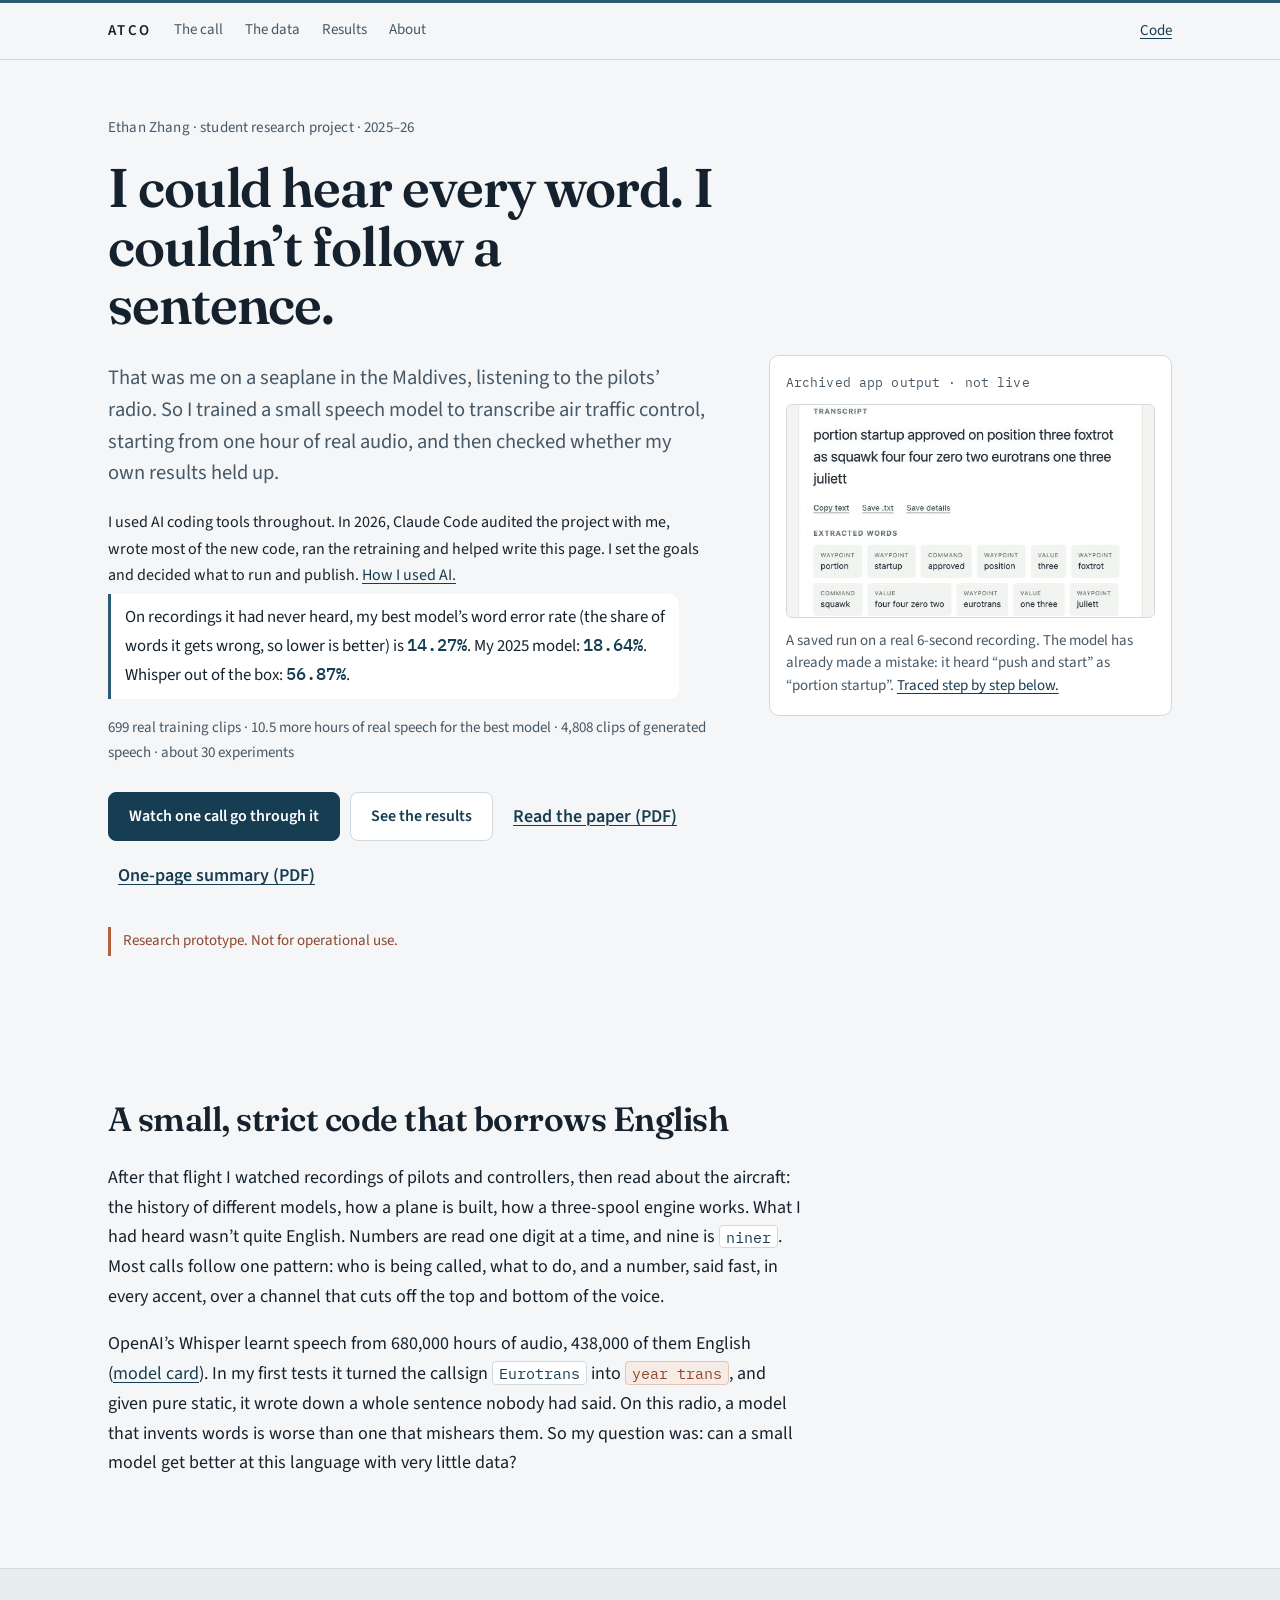
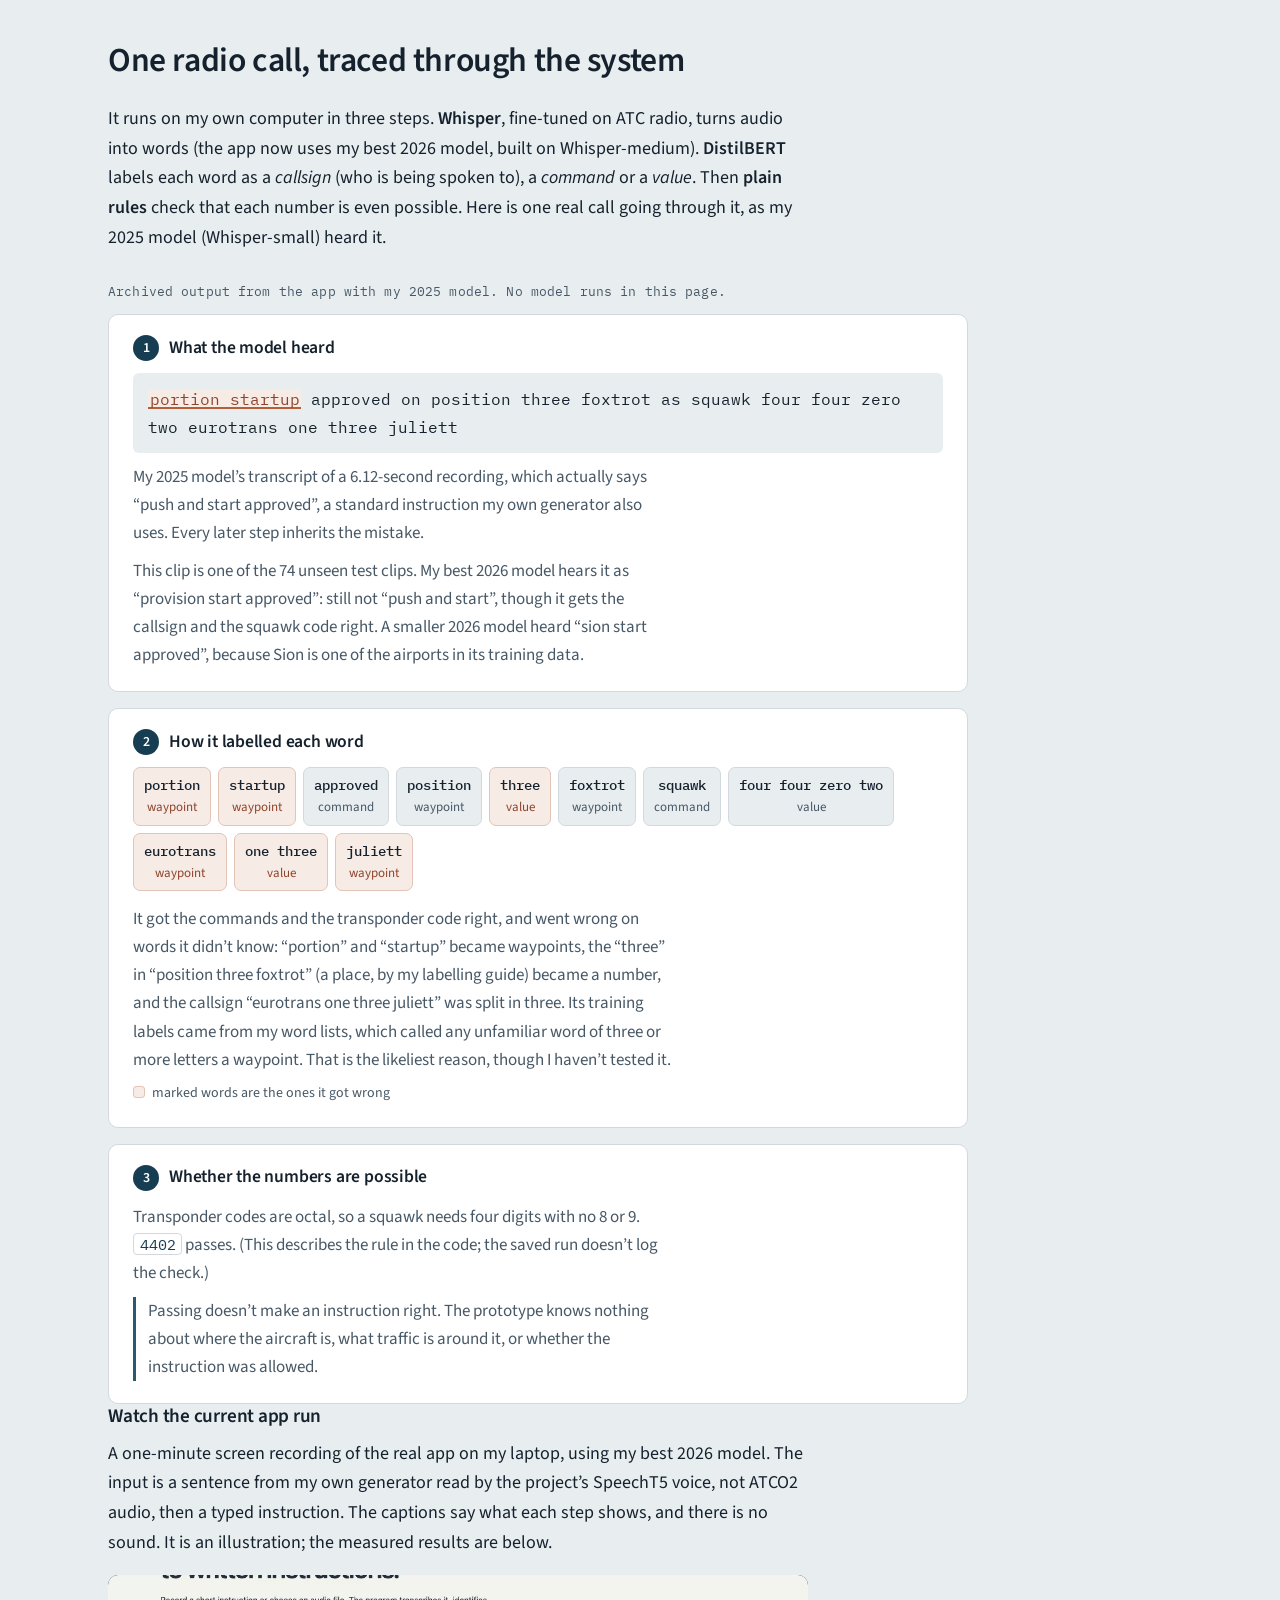
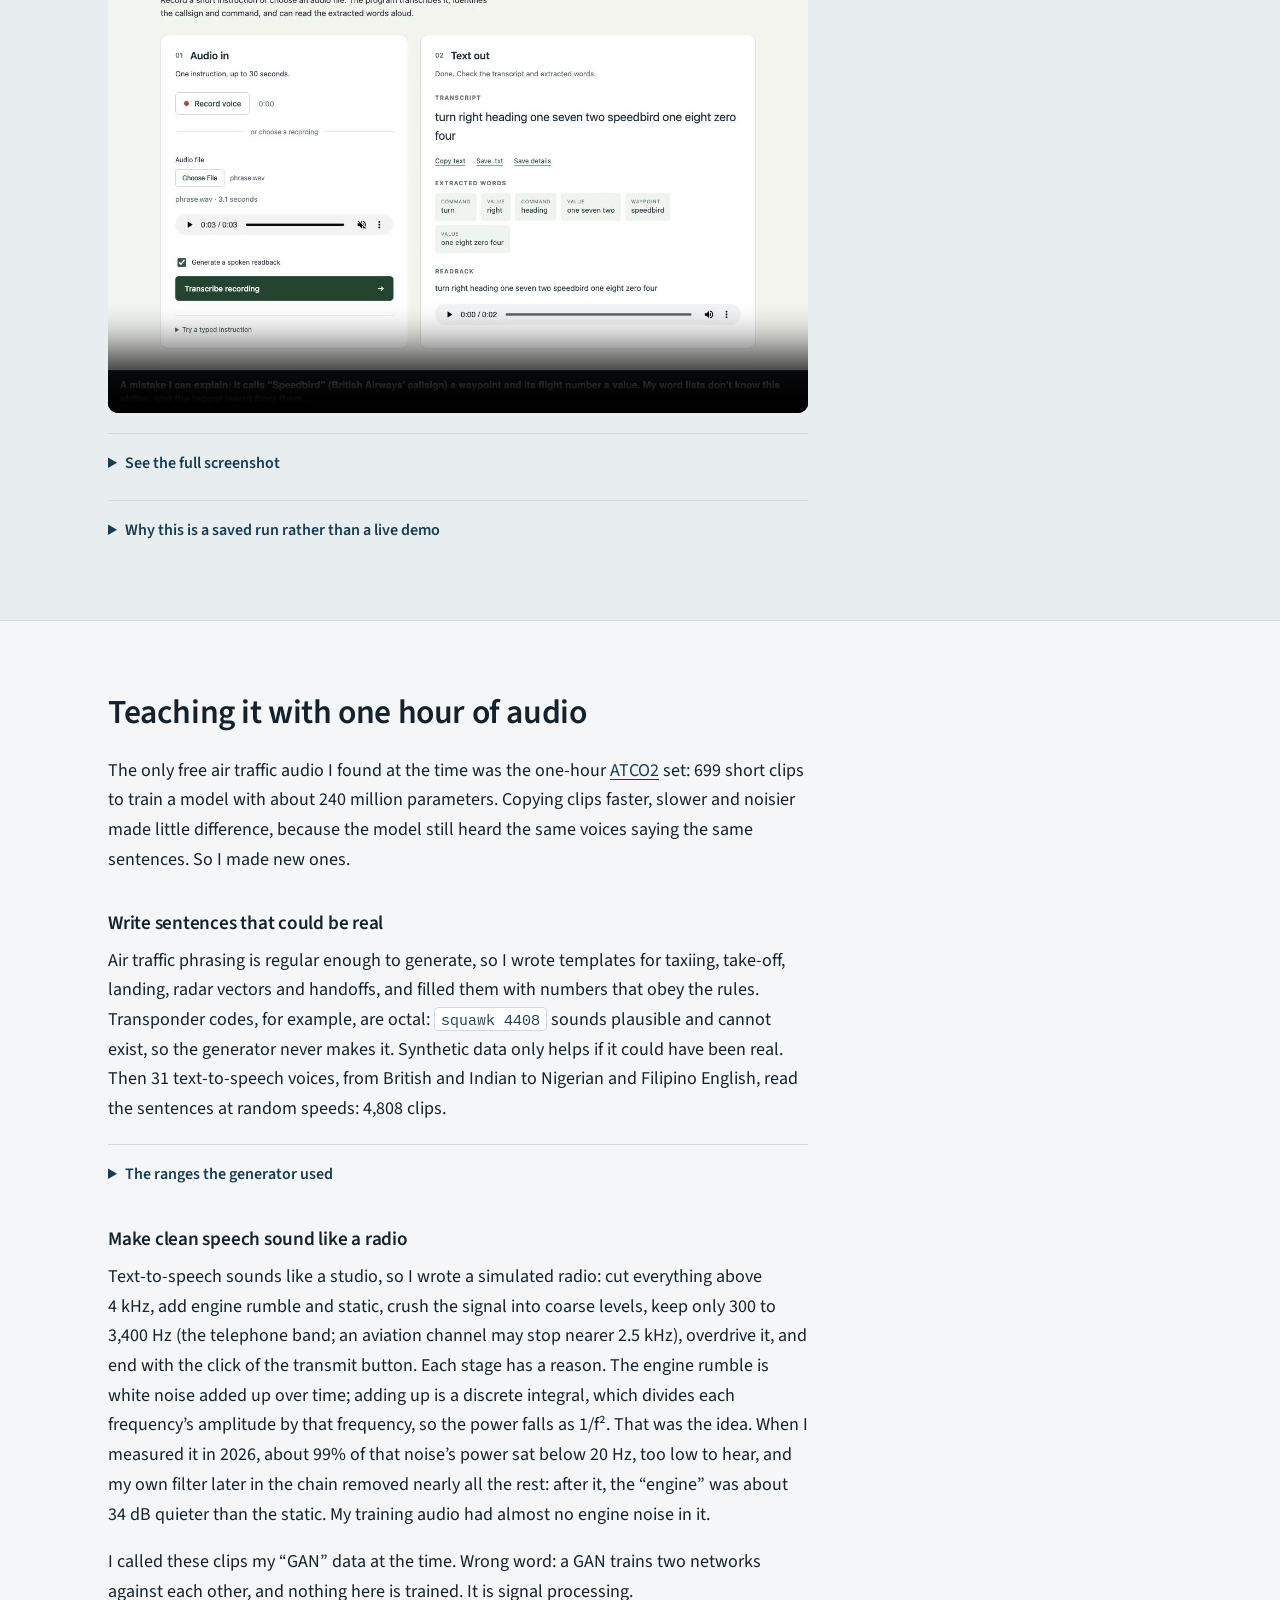
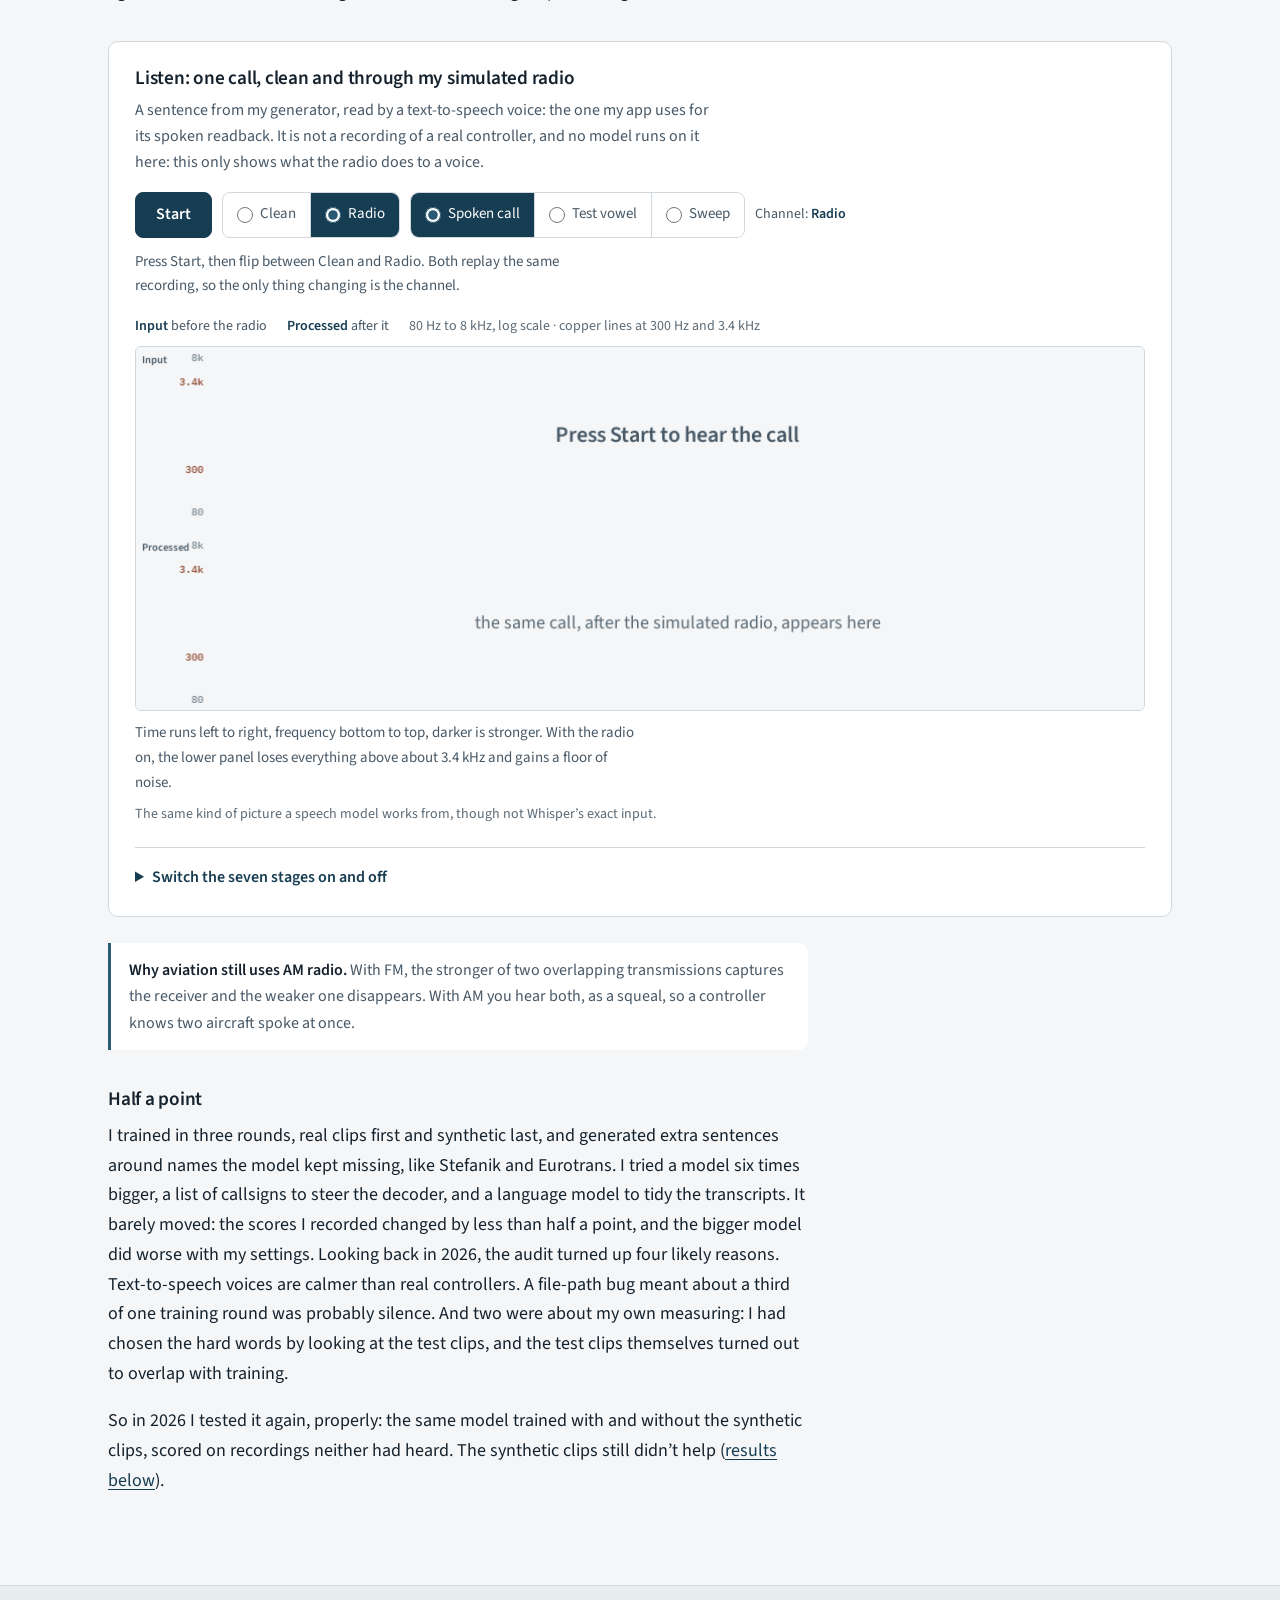
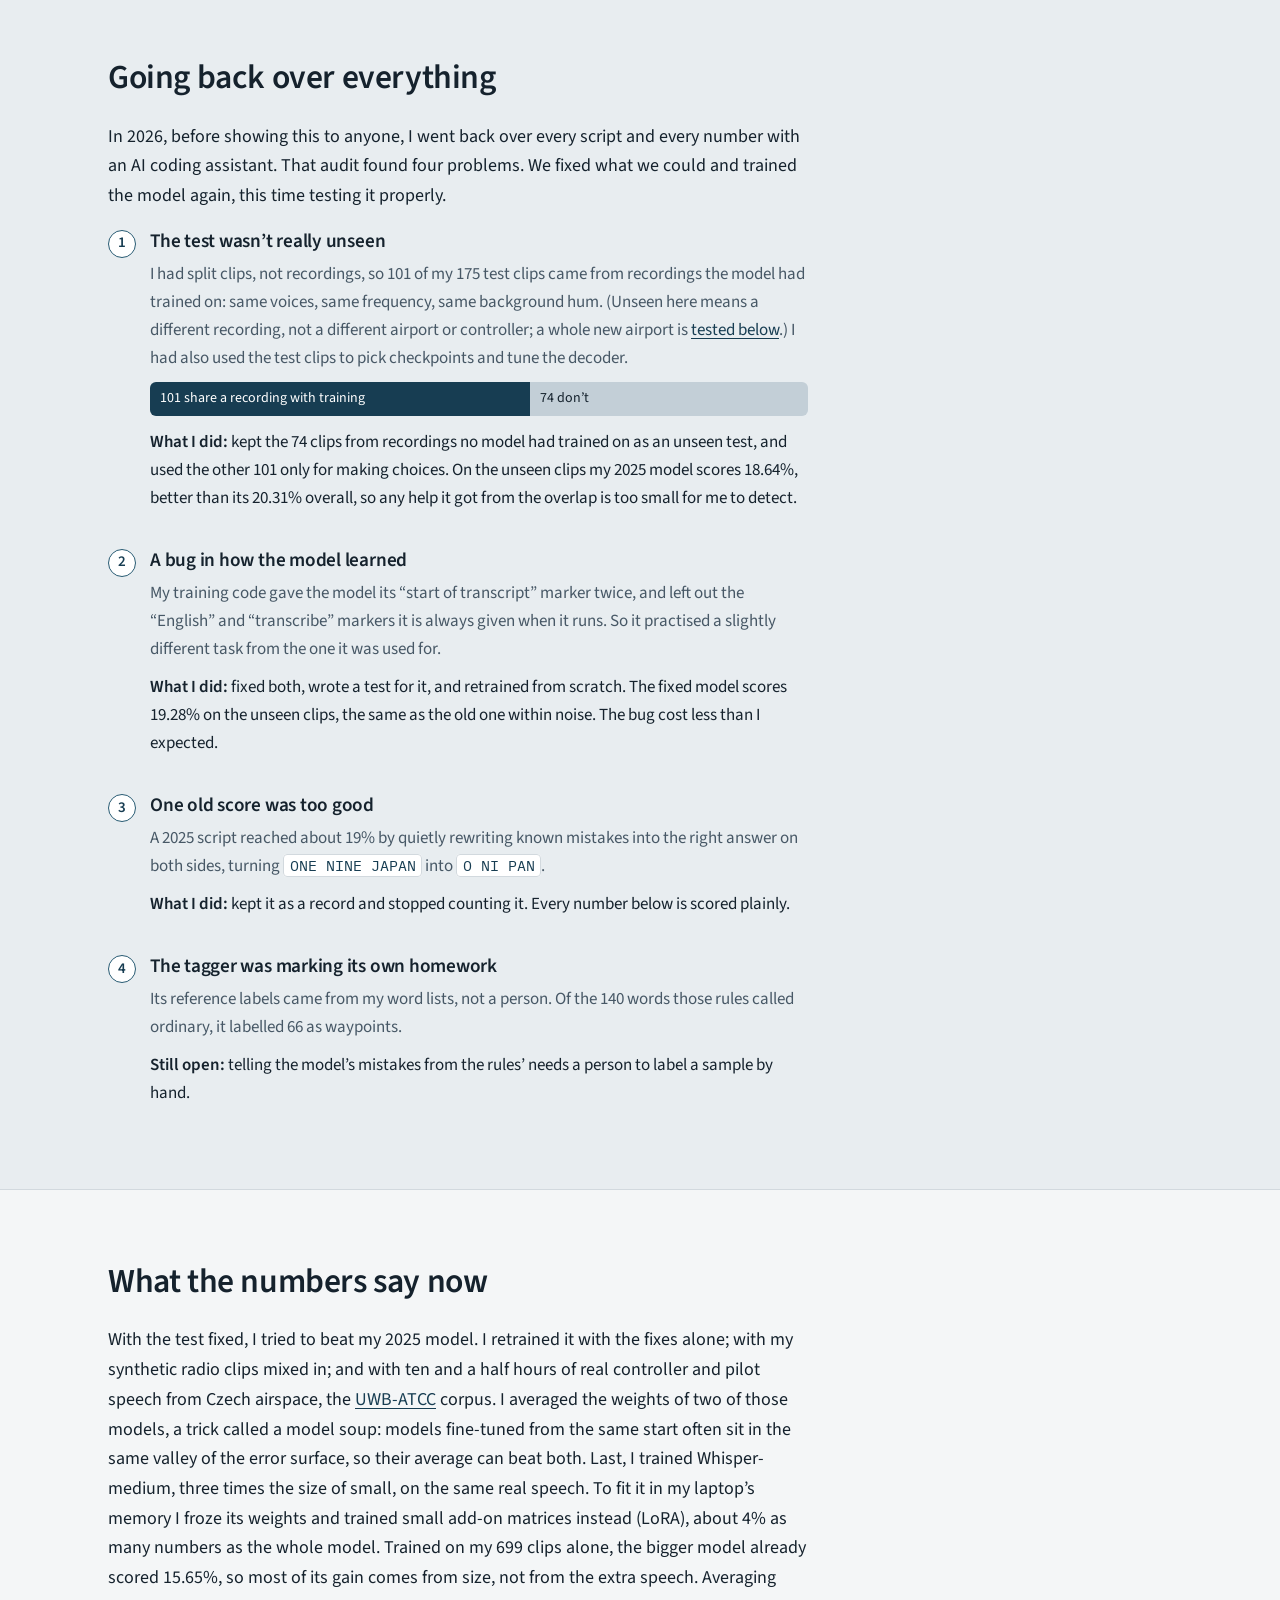
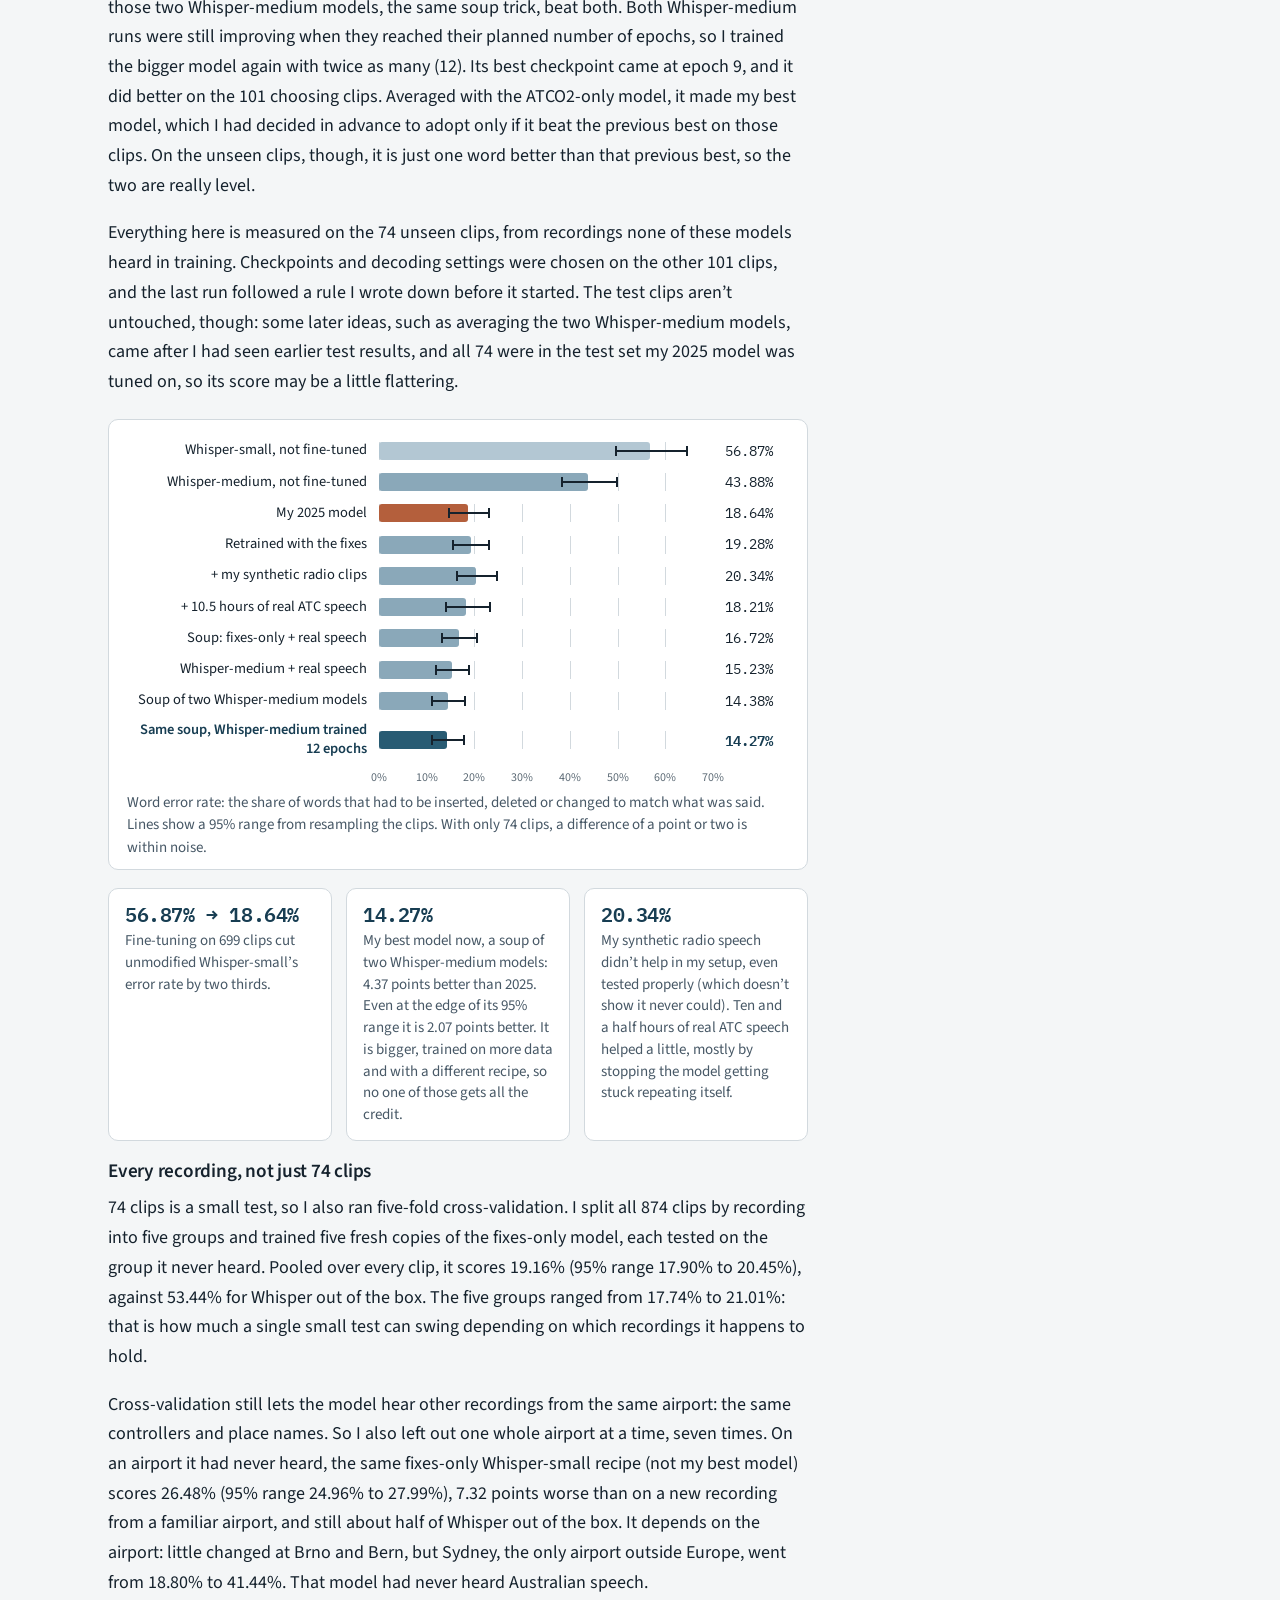
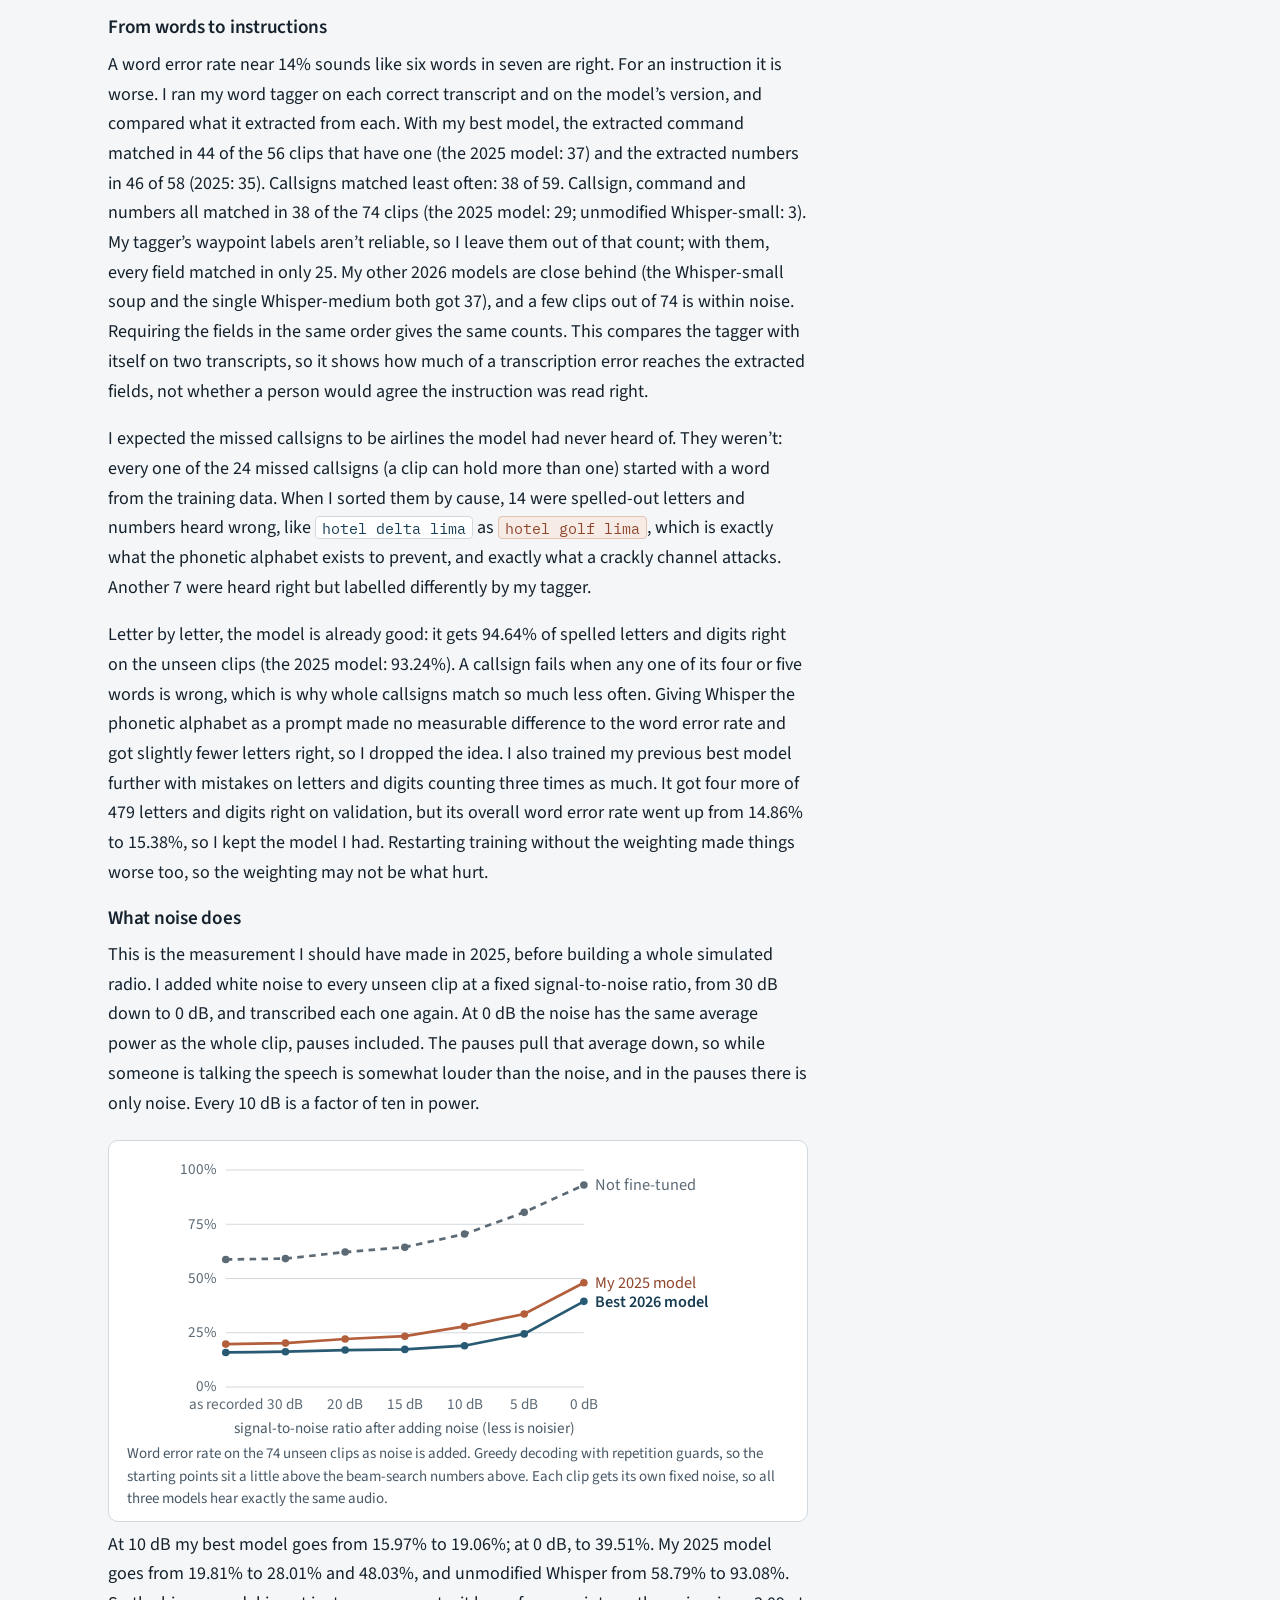
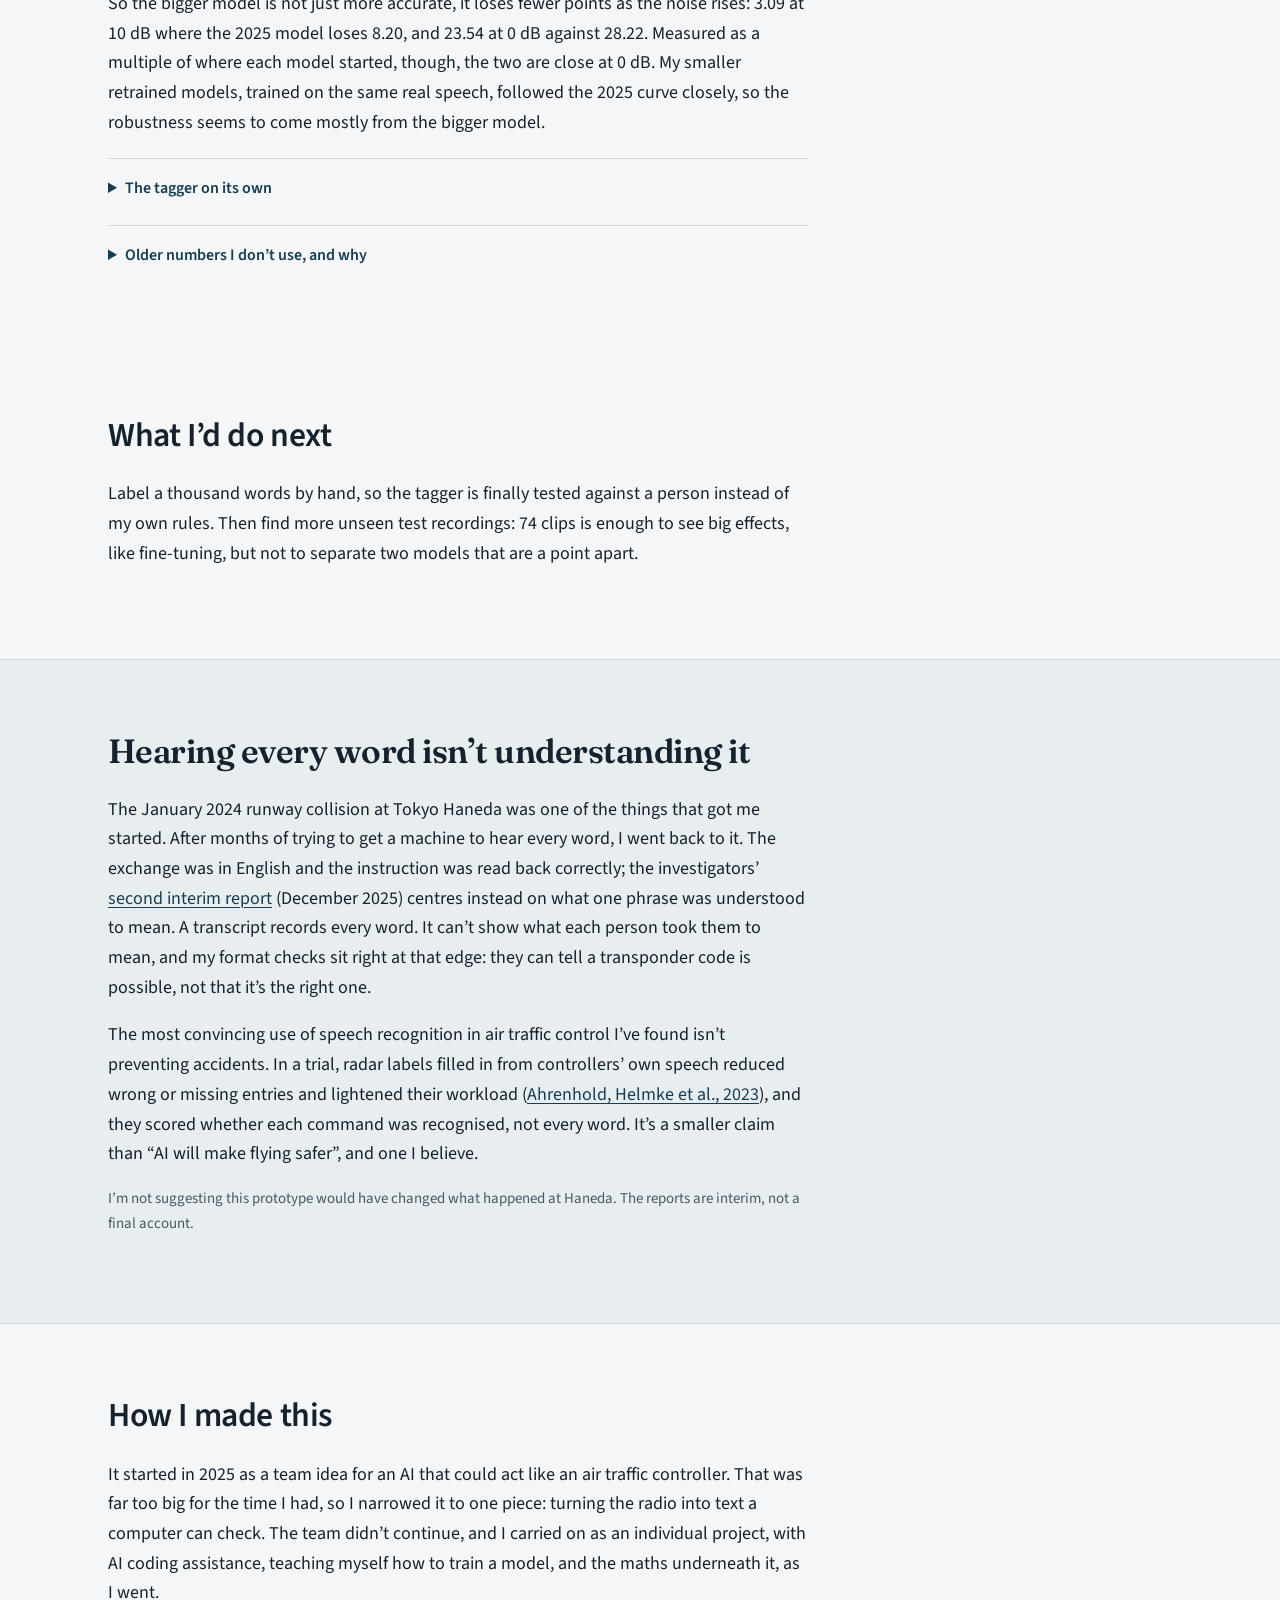
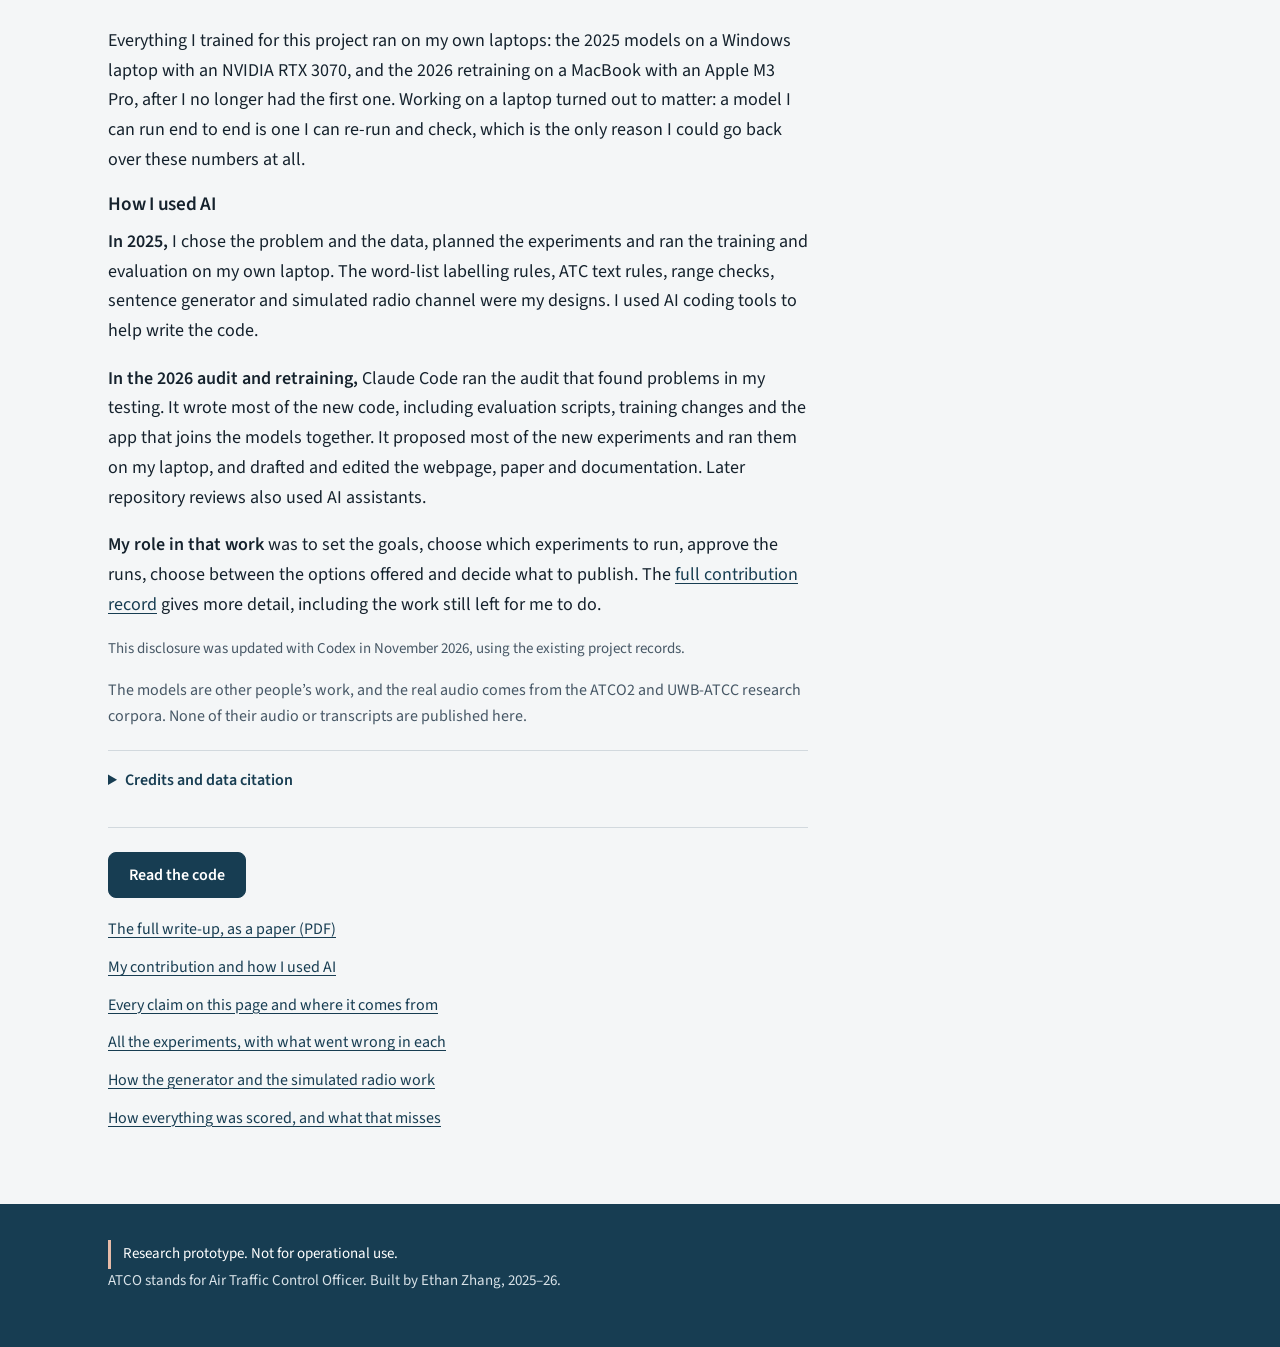
==== commit 51c9848f: "Clarify AI assistance on the project page and README" ====
--- a/site/index.html
+++ b/site/index.html
@@ -45,8 +45,9 @@
       <p class="lede">That was me on a seaplane in the Maldives, listening to the pilots&rsquo; radio. So I
         trained a small speech model to transcribe air traffic control, starting from one hour of real audio,
         and then checked whether my own results held up.</p>
-      <p class="owns">In 2026 I audited everything again with an AI coding assistant, which found what was
-        wrong with my own testing. We fixed it and retrained.</p>
+      <p class="owns">I used AI coding tools throughout. In 2026, Claude Code audited the project with me,
+        wrote most of the new code, ran the retraining and helped write this page. I set the goals and
+        decided what to run and publish. <a href="#ai-use">How I used AI.</a></p>
       <p class="resultline">On recordings it had never heard, my best model&rsquo;s word error rate (the
         share of words it gets wrong, so lower is better) is <b>14.27%</b>. My 2025 model: <b>18.64%</b>.
         Whisper out of the box: <b>56.87%</b>.</p>
@@ -645,17 +646,33 @@
     <h2>How I made this</h2>
     <p>It started in 2025 as a team idea for an AI that could act like an air traffic controller. That was
       far too big for the time I had, so I narrowed it to one piece: turning the radio into text a computer
-      can check. The team didn&rsquo;t continue, and I carried on alone, teaching myself how to train a
-      model, and the maths underneath it, as I went.</p>
+      can check. The team didn&rsquo;t continue, and I carried on as an individual project, with AI coding
+      assistance, teaching myself how to train a model, and the maths underneath it, as I went.</p>
 
     <p id="small">Everything I trained for this project ran on my own laptops: the 2025 models on a Windows
       laptop with an NVIDIA RTX 3070, and the 2026 retraining on a MacBook with an Apple M3 Pro, after I no
       longer had the first one. Working on a laptop turned out to matter: a model I can run end to end is one I can re-run and check,
       which is the only reason I could go back over these numbers at all.</p>
 
+    <h3 id="ai-use">How I used AI</h3>
+    <p><strong>In 2025,</strong> I chose the problem and the data, planned the experiments and ran the
+      training and evaluation on my own laptop. The word-list labelling rules, ATC text rules, range
+      checks, sentence generator and simulated radio channel were my designs. I used AI coding tools
+      to help write the code.</p>
+    <p><strong>In the 2026 audit and retraining,</strong> Claude Code ran the audit that found problems in
+      my testing. It wrote most of the new code, including evaluation scripts, training changes and the
+      app that joins the models together. It proposed most of the new experiments and ran them on my
+      laptop, and drafted and edited the webpage, paper and documentation. Later repository reviews
+      also used AI assistants.</p>
+    <p><strong>My role in that work</strong> was to set the goals, choose which experiments to run,
+      approve the runs, choose between the options offered and decide what to publish. The
+      <a href="https://github.com/Sineceptor/ATCO/blob/main/docs/contribution.md">full contribution
+      record</a> gives more detail, including the work still left for me to do.</p>
+    <p class="note">This disclosure was updated with Codex in November 2026, using the existing project
+      records.</p>
+
     <p class="credits">The models are other people&rsquo;s work, and the real audio comes from the ATCO2 and
-      UWB-ATCC research corpora. None of their audio or transcripts are published here. I used AI coding
-      tools throughout: in 2025 to help write the code, and in 2026 an AI assistant (Claude Code) audited the project with me, wrote most of the new code, ran the retraining experiments and drafted and edited this write-up, while I set the goals and made the final calls on what to run and publish.</p>
+      UWB-ATCC research corpora. None of their audio or transcripts are published here.</p>
     <details class="more">
       <summary>Credits and data citation</summary>
       <p>Whisper, BERT, DistilBERT, SpeechT5, HiFi-GAN, wav2vec2, Phi-3 and Qwen are other people&rsquo;s
@@ -681,6 +698,7 @@
       <a class="btn" href="https://github.com/Sineceptor/ATCO">Read the code</a>
       <ul>
         <li><a href="https://github.com/Sineceptor/ATCO/blob/main/paper/atco_paper.pdf">The full write-up, as a paper (PDF)</a></li>
+        <li><a href="https://github.com/Sineceptor/ATCO/blob/main/docs/contribution.md">My contribution and how I used AI</a></li>
         <li><a href="https://github.com/Sineceptor/ATCO/blob/main/site/EVIDENCE.md">Every claim on this page and where it comes from</a></li>
         <li><a href="https://github.com/Sineceptor/ATCO/blob/main/experiments/README.md">All the experiments, with what went wrong in each</a></li>
         <li><a href="https://github.com/Sineceptor/ATCO/blob/main/docs/limited_data_and_radio_physics.md">How the generator and the simulated radio work</a></li>
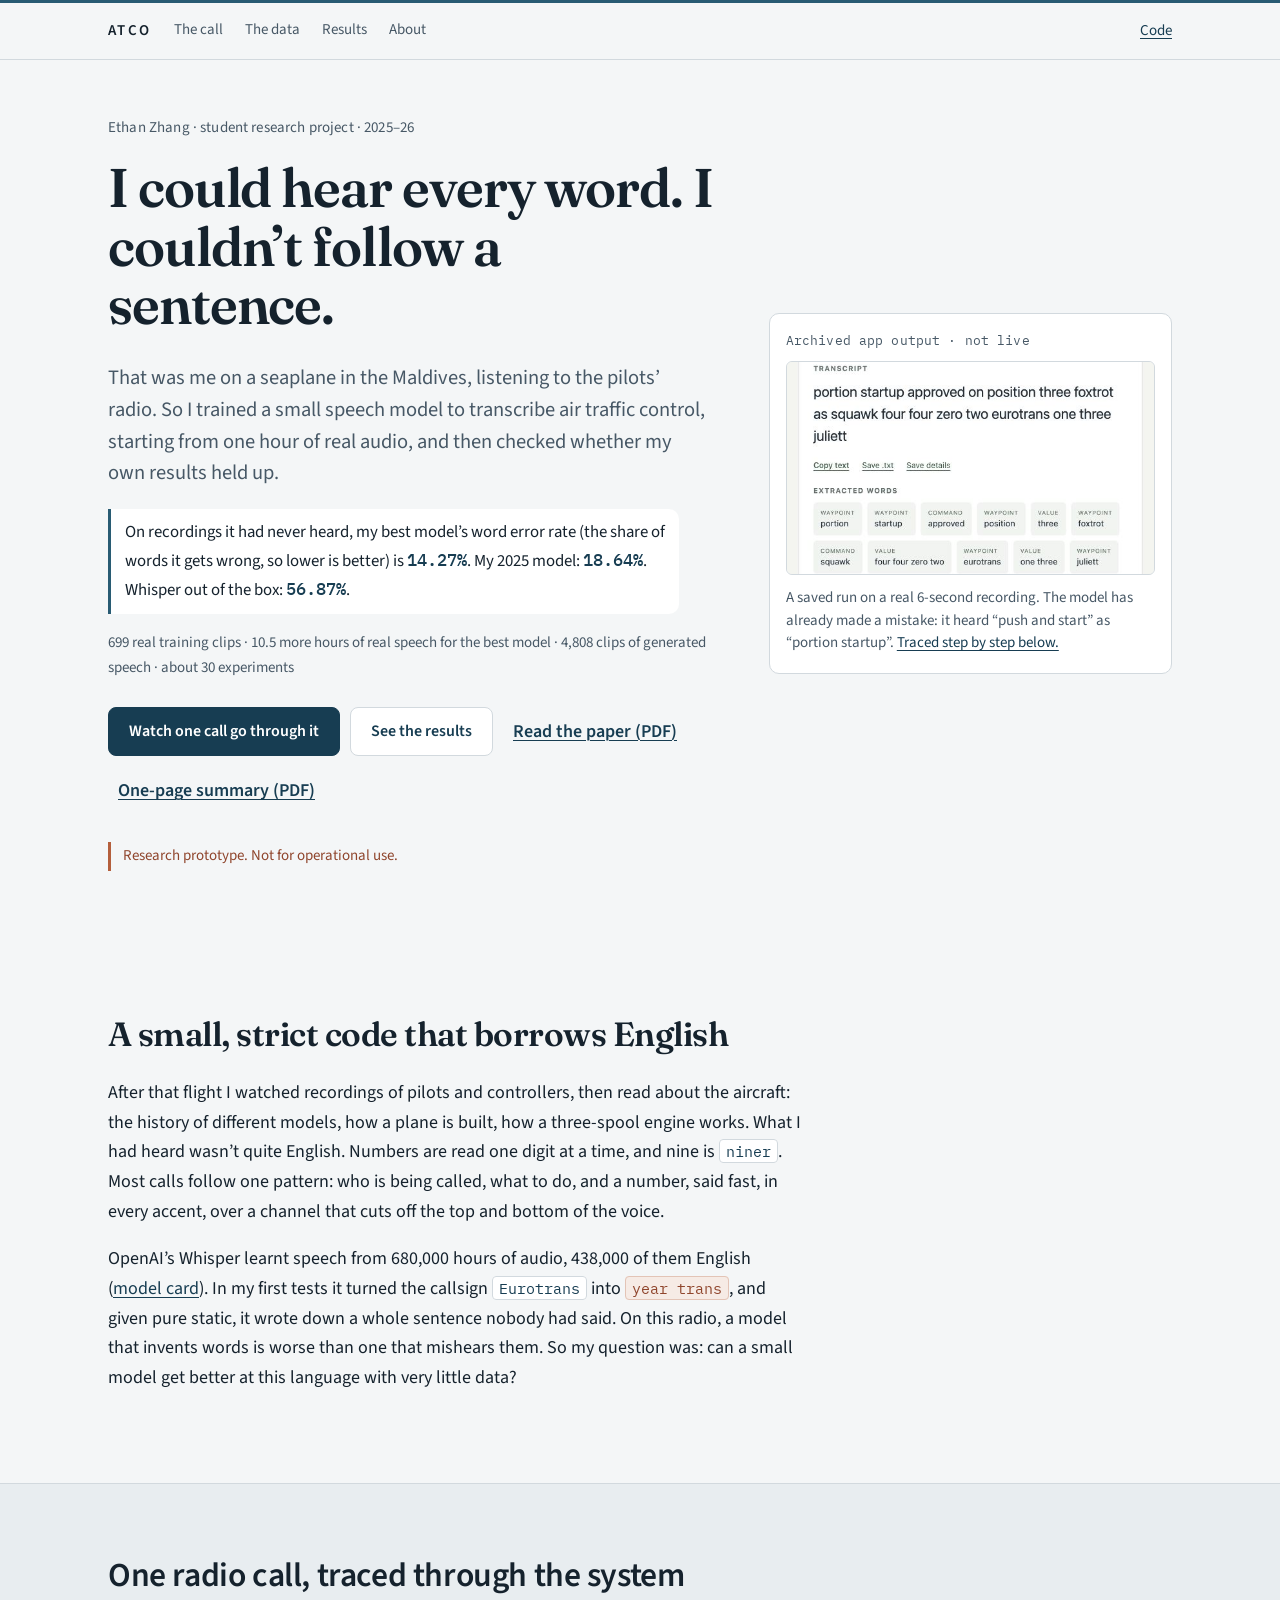
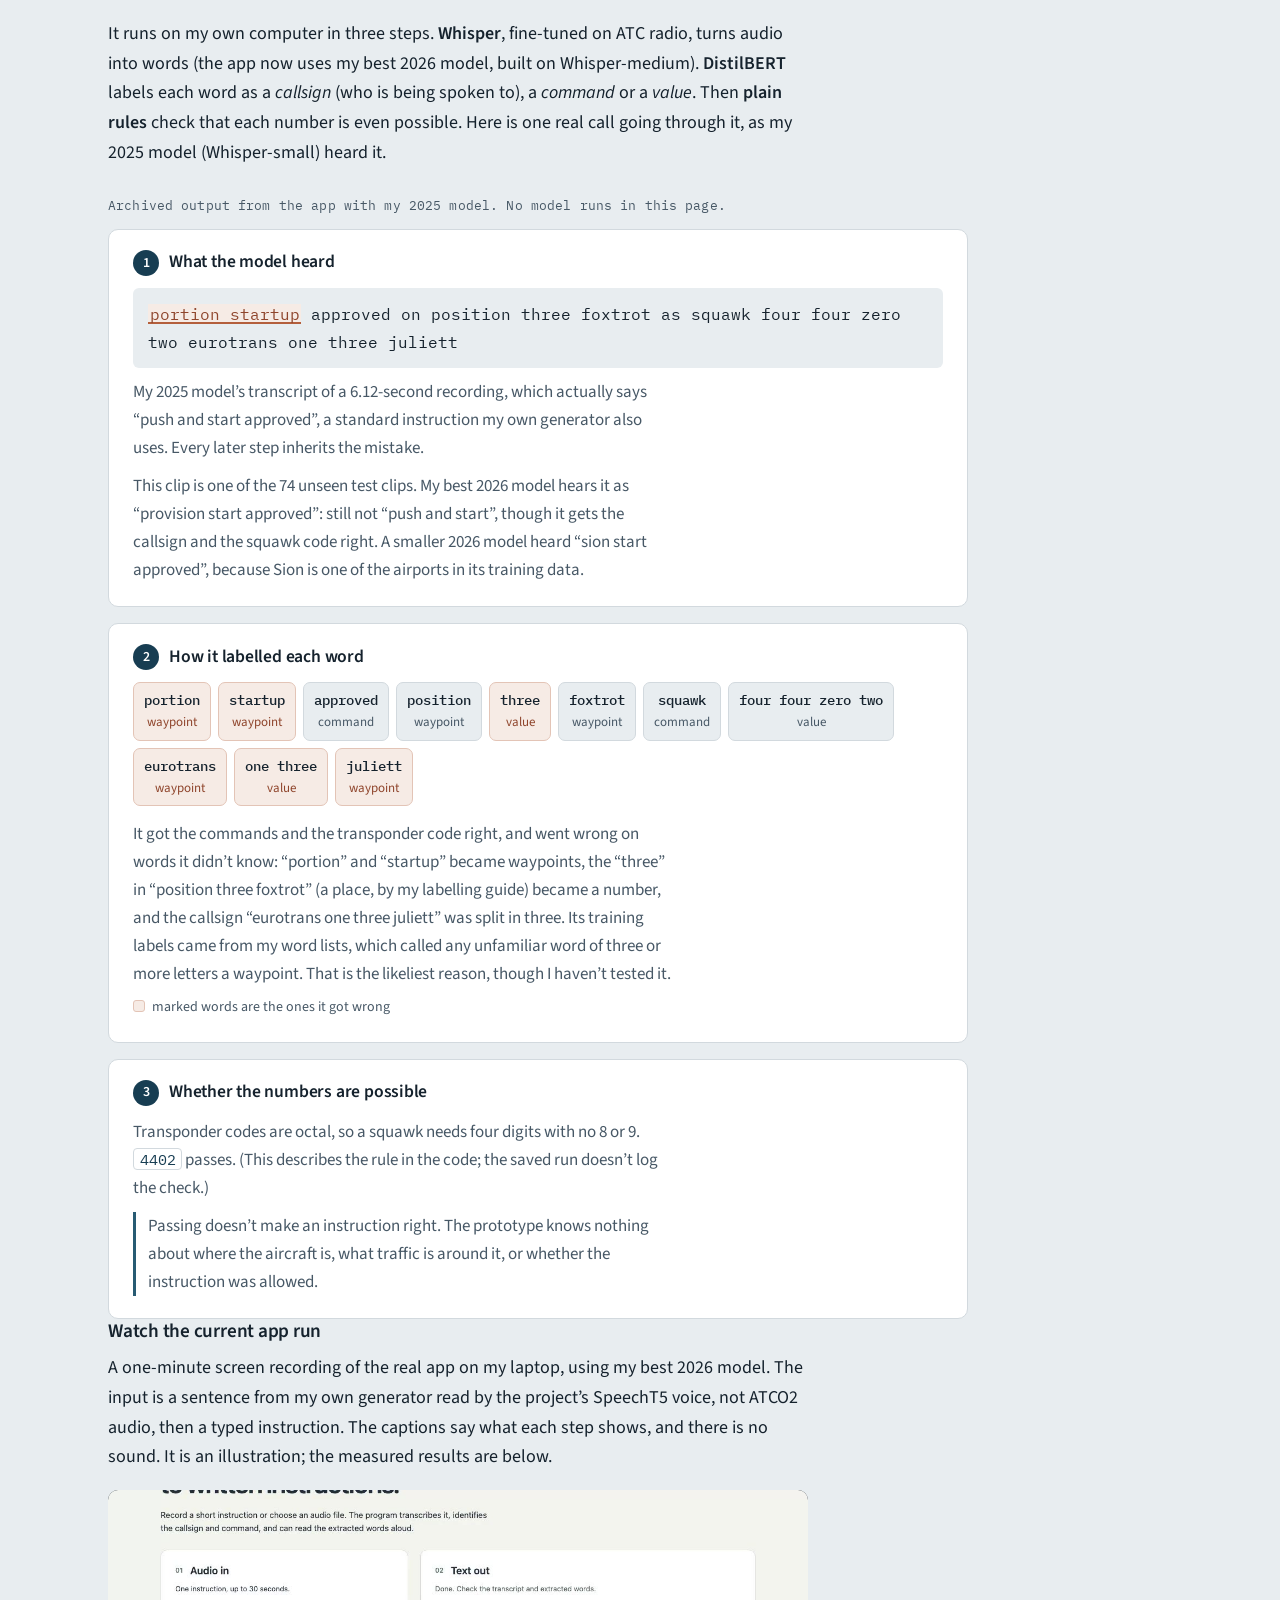
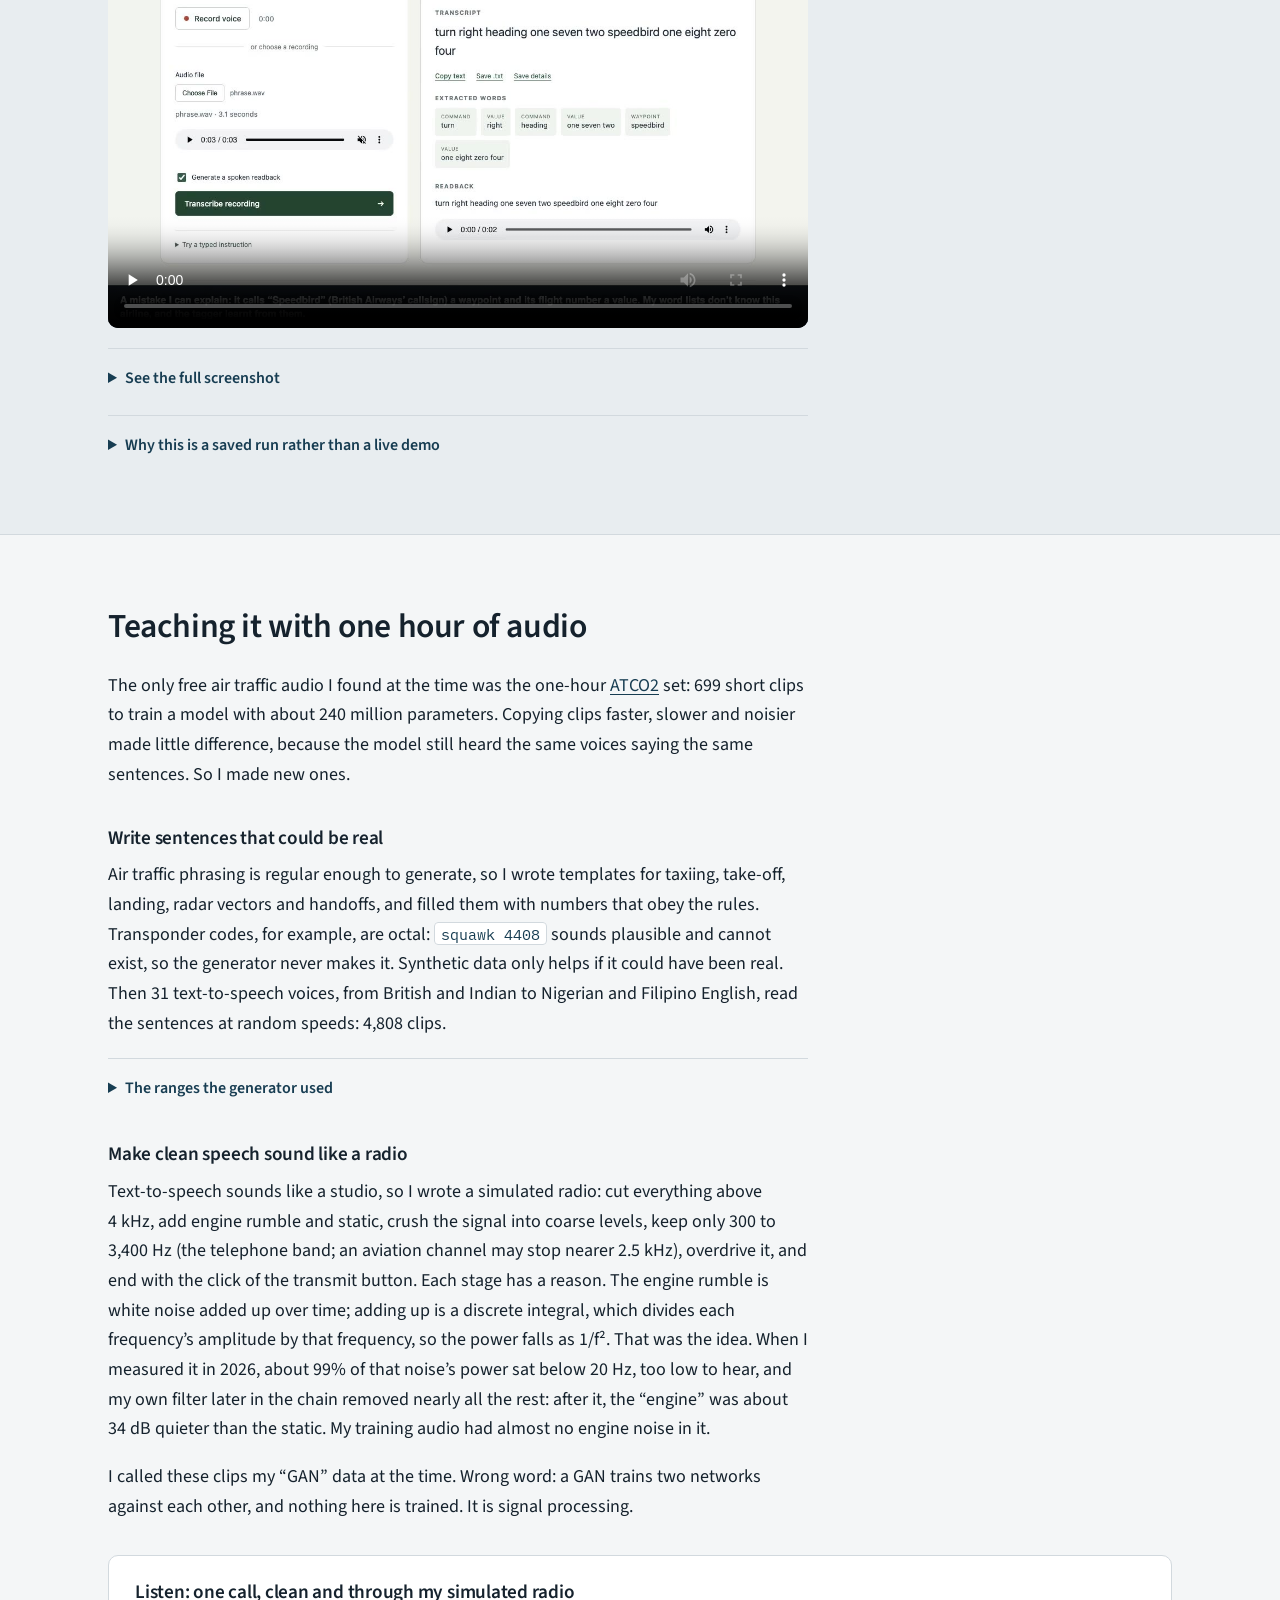
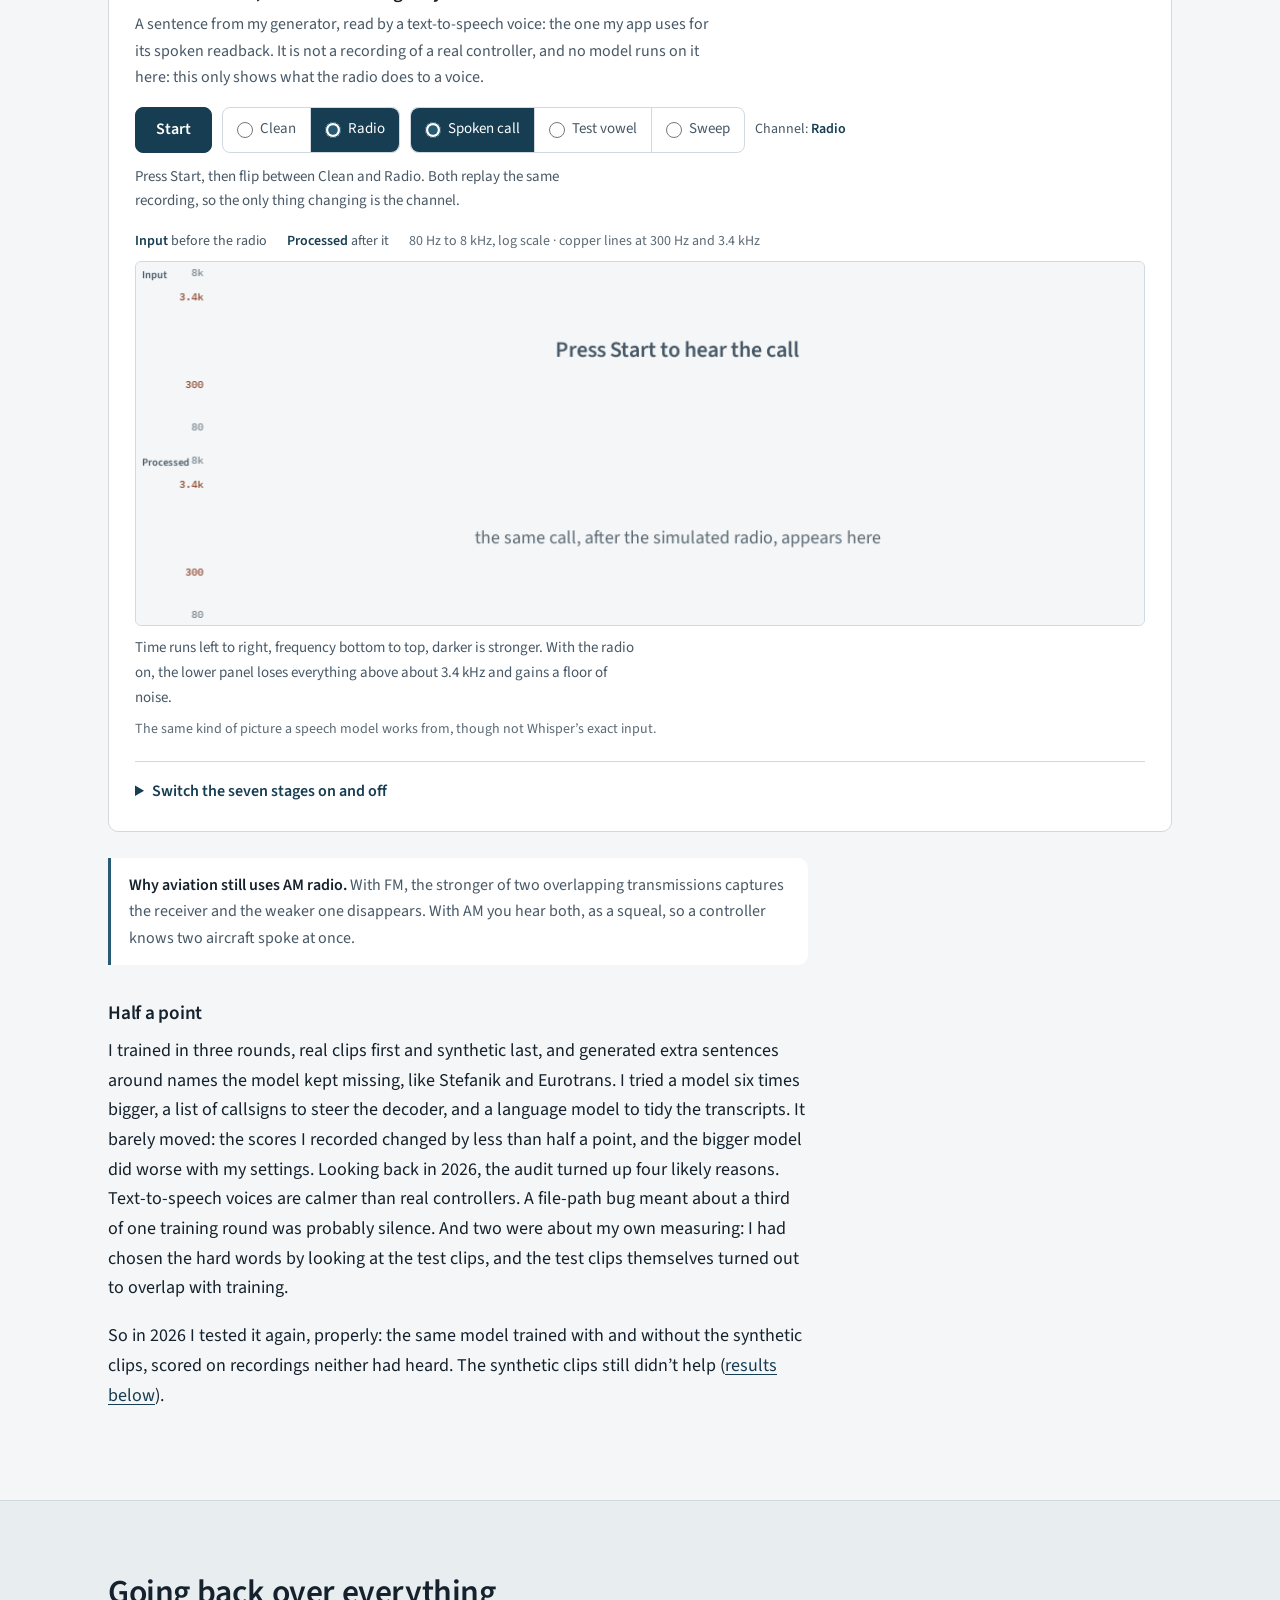
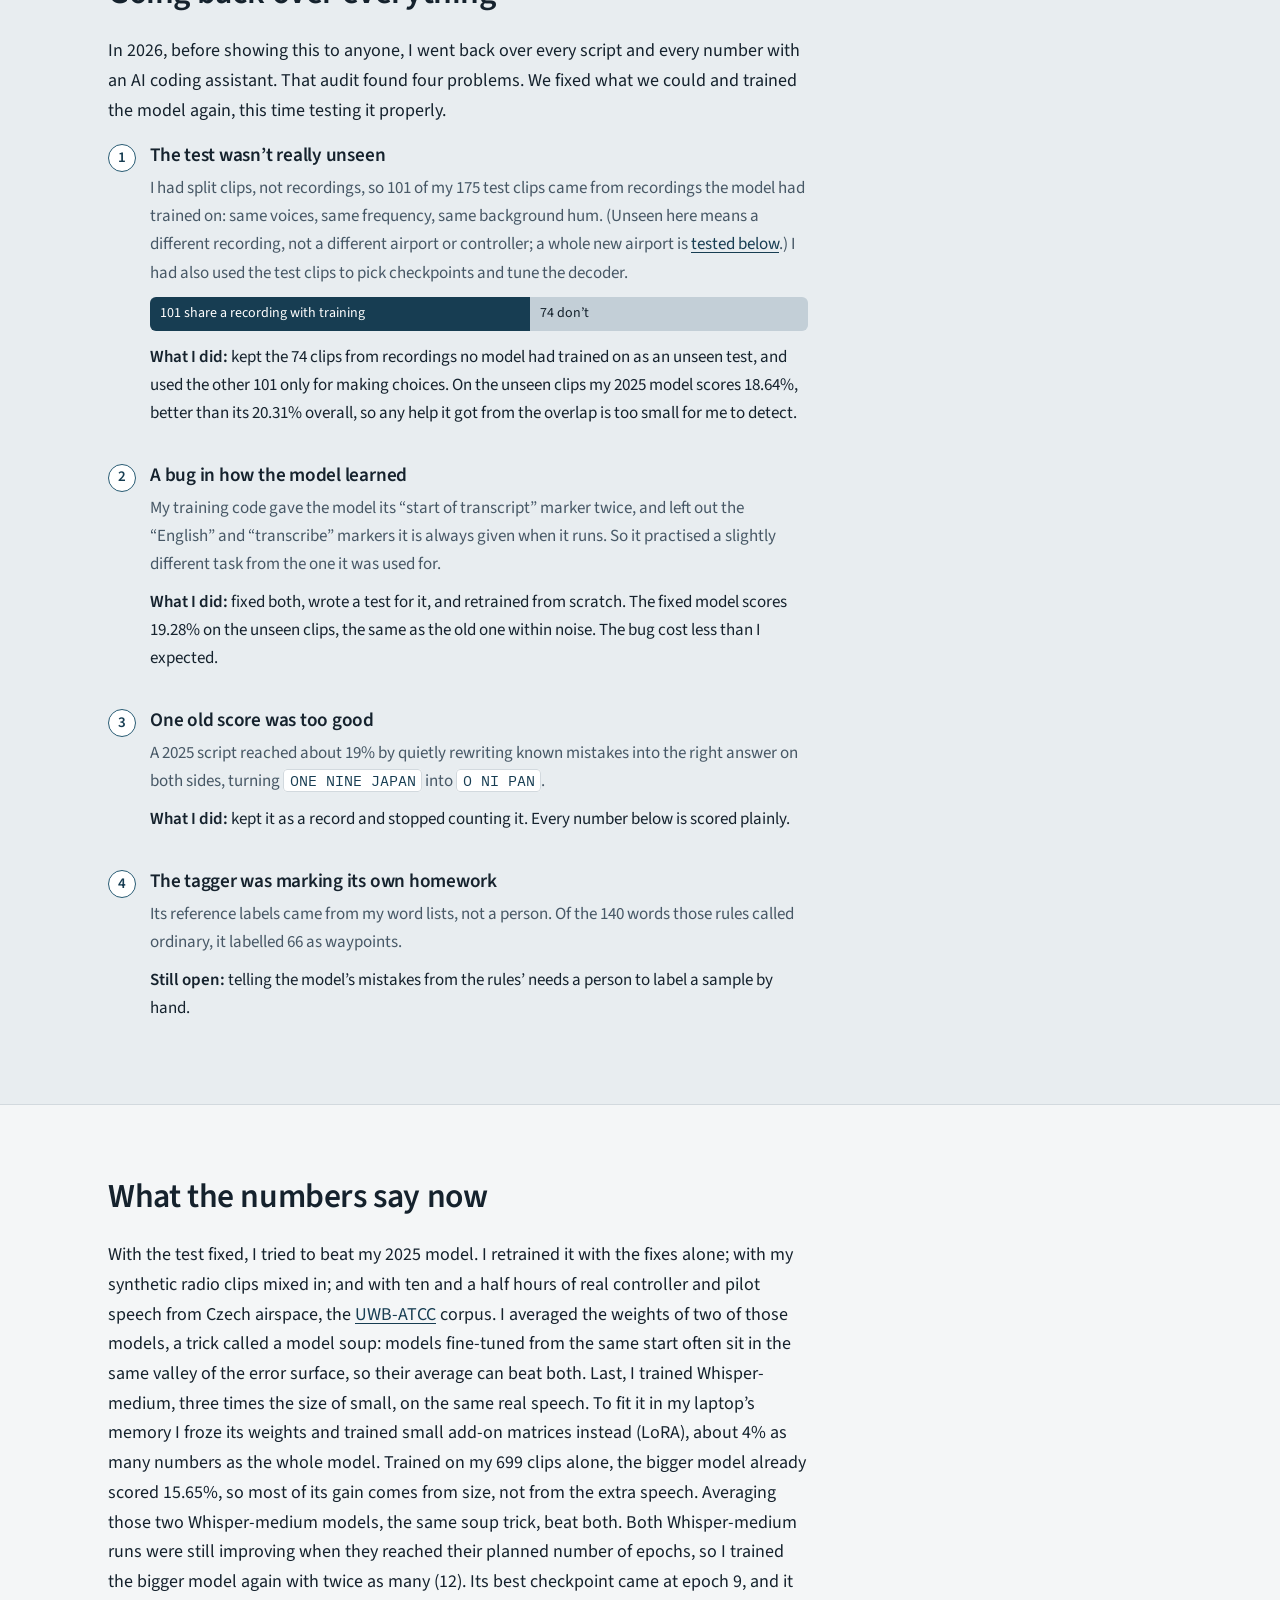
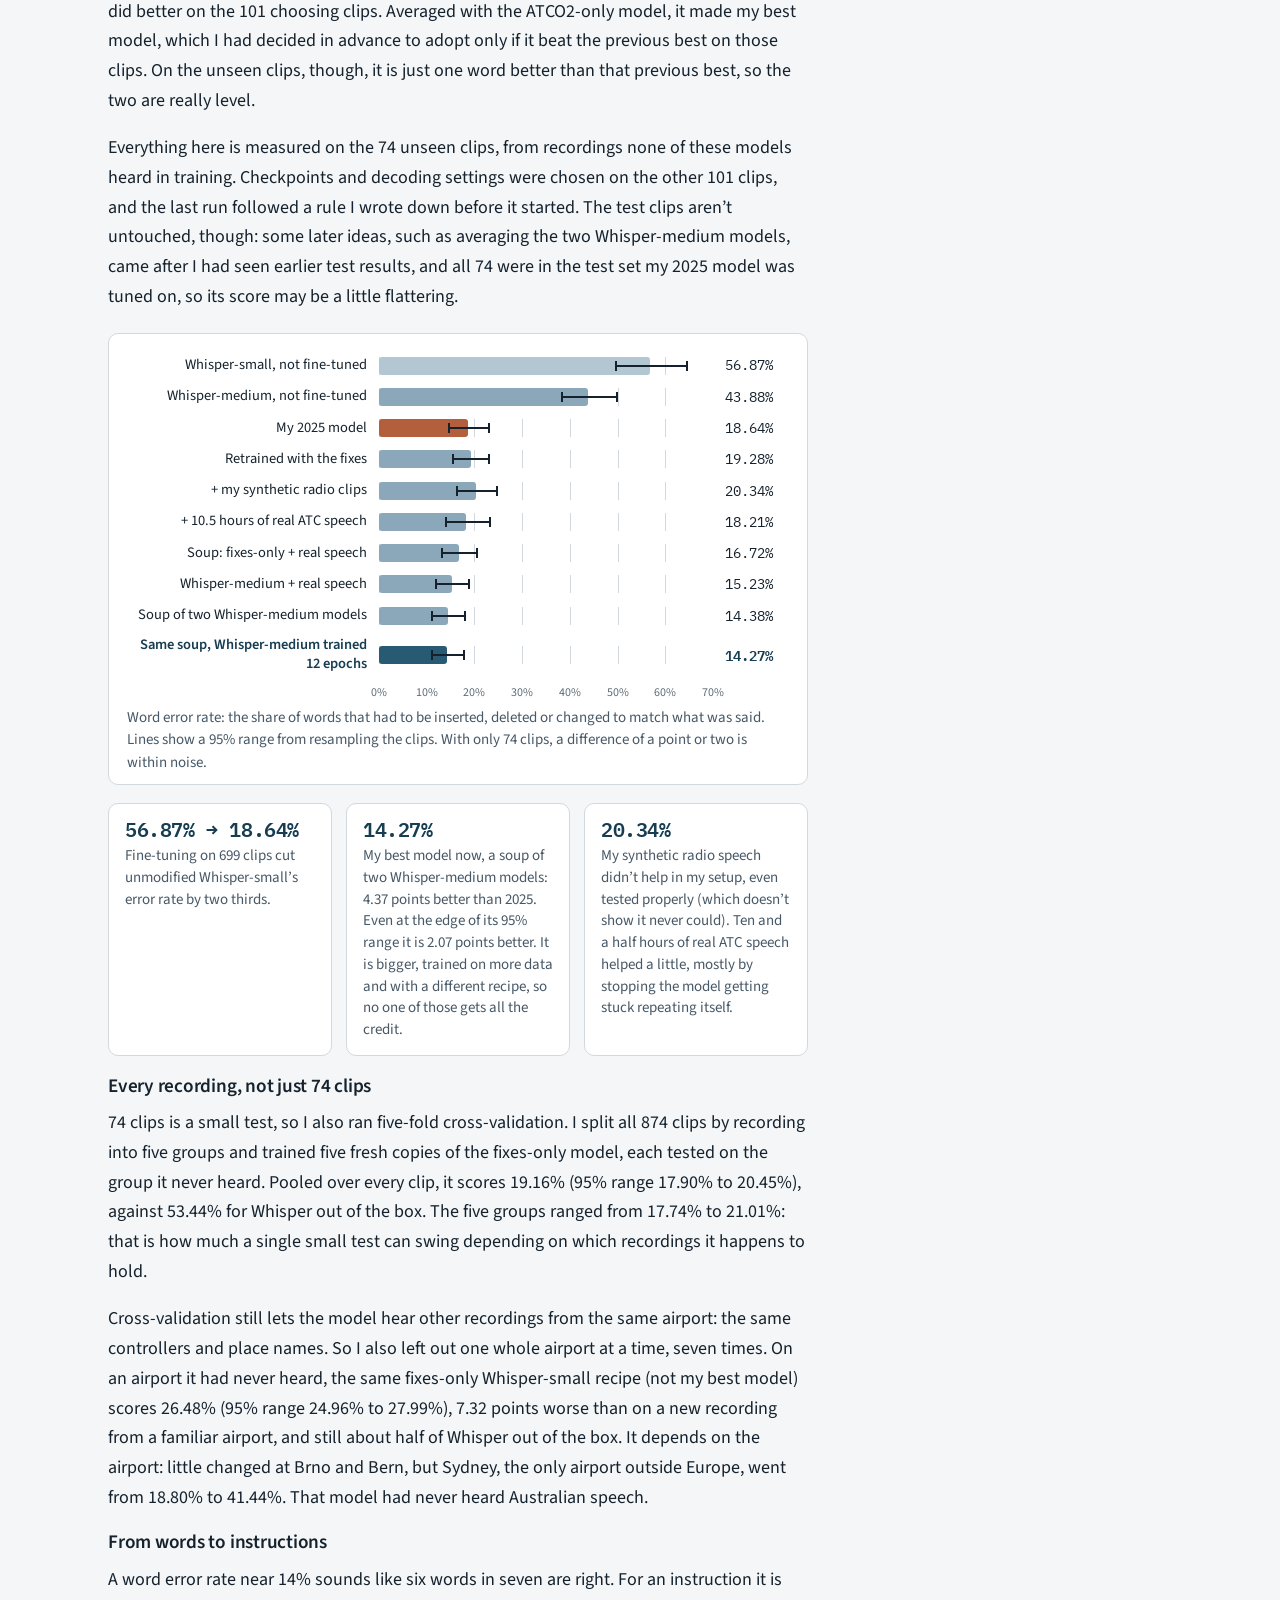
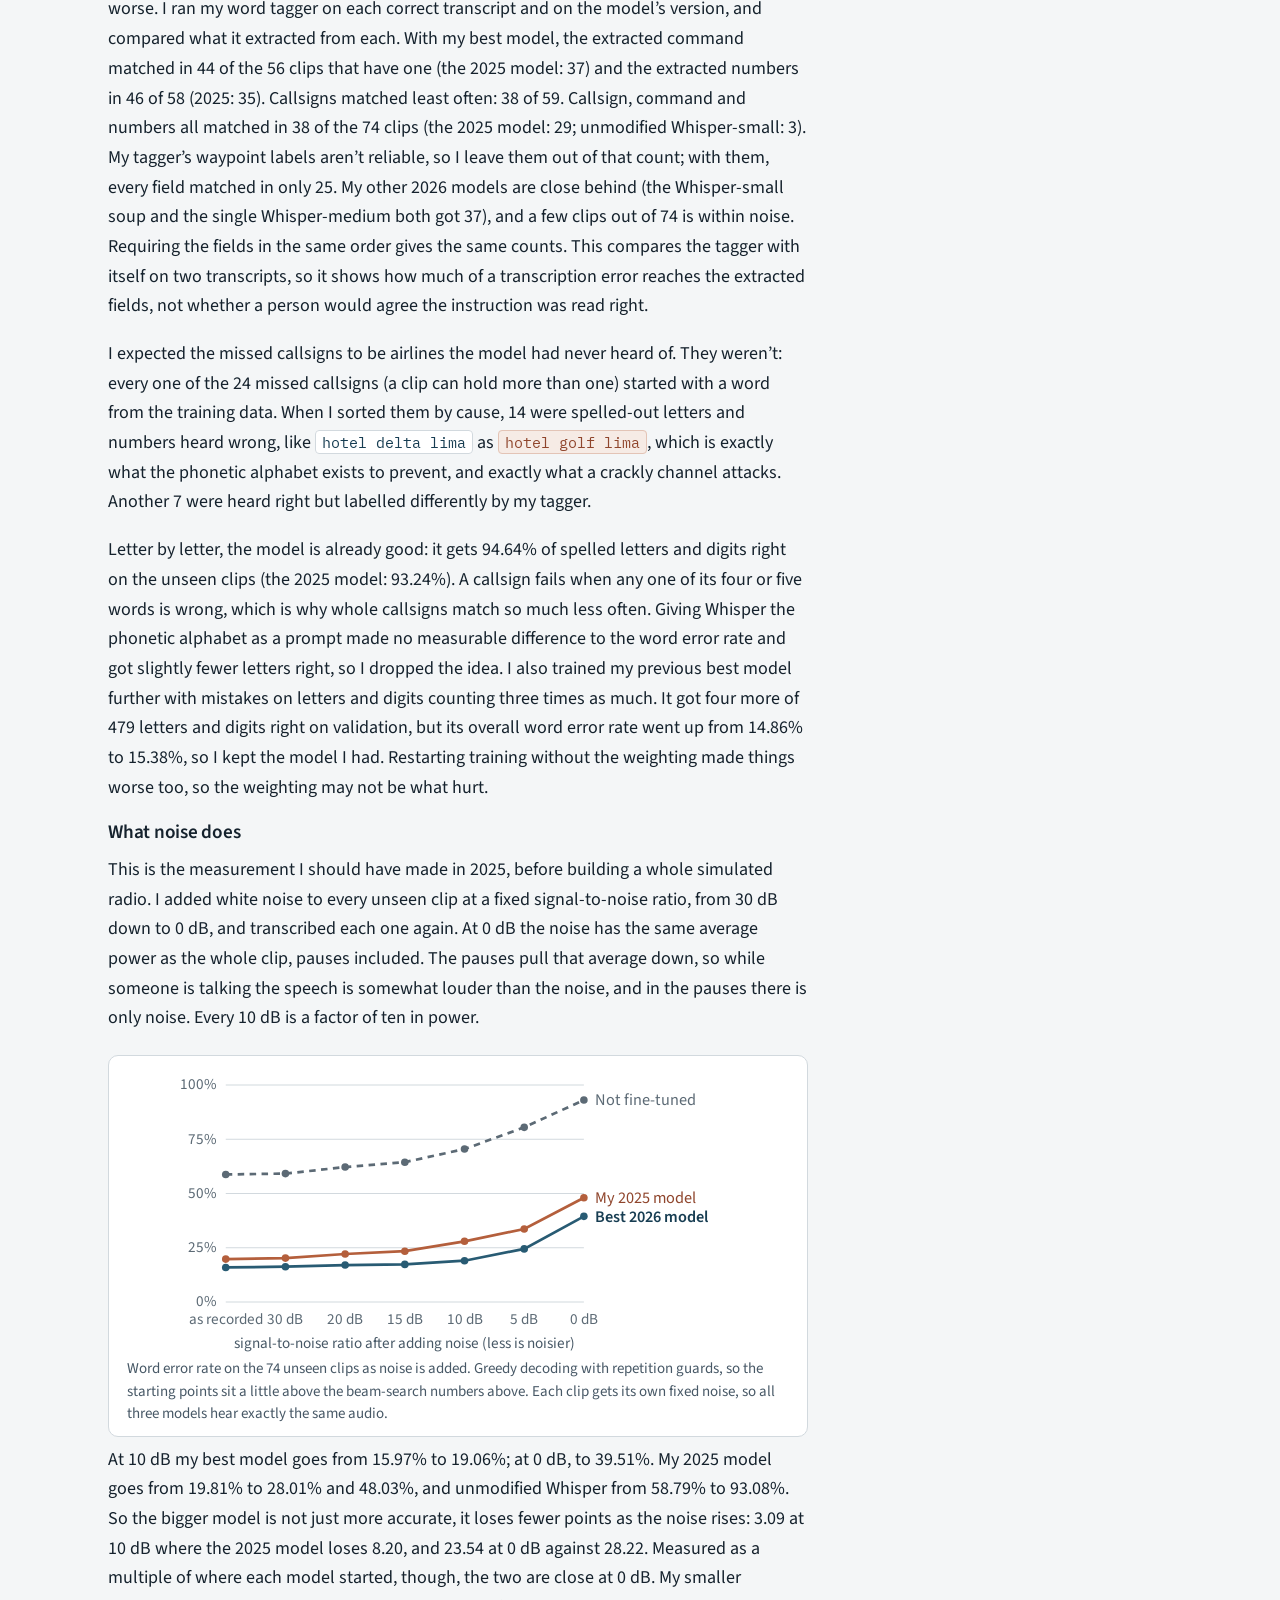
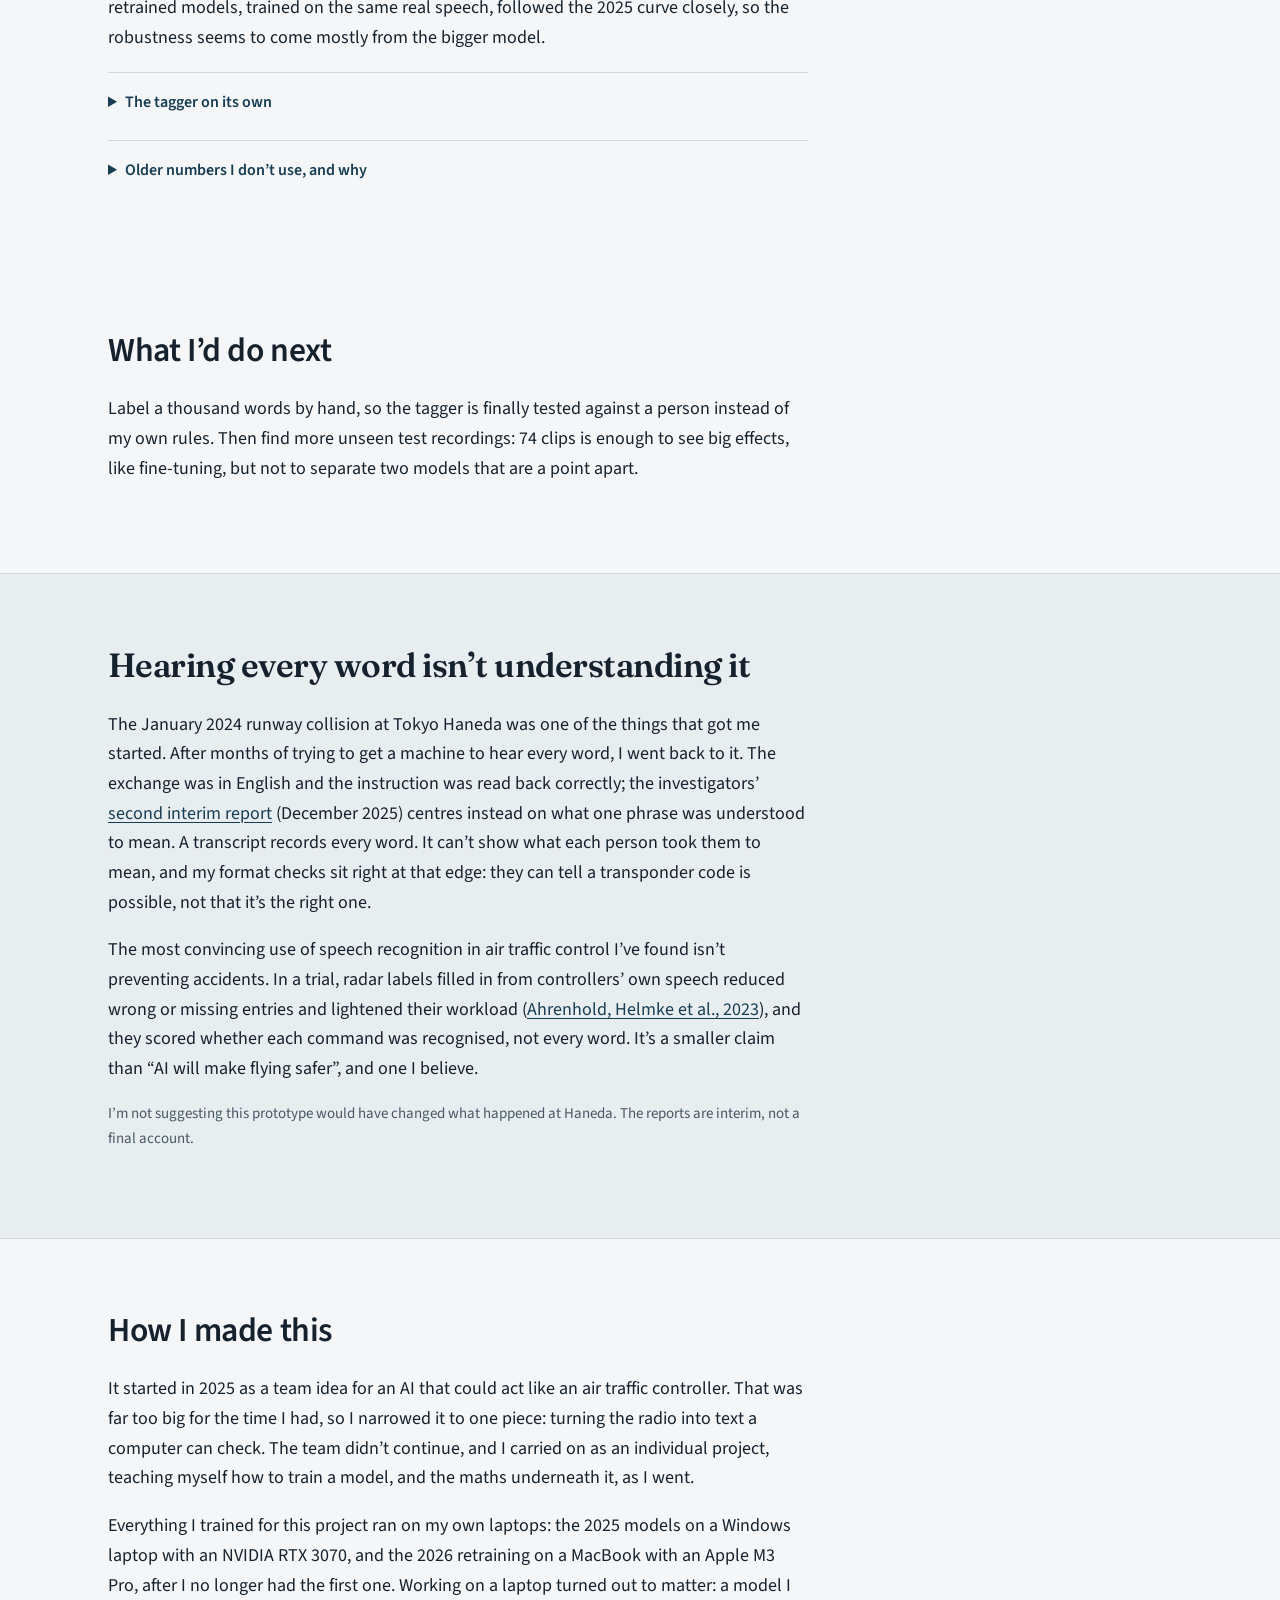
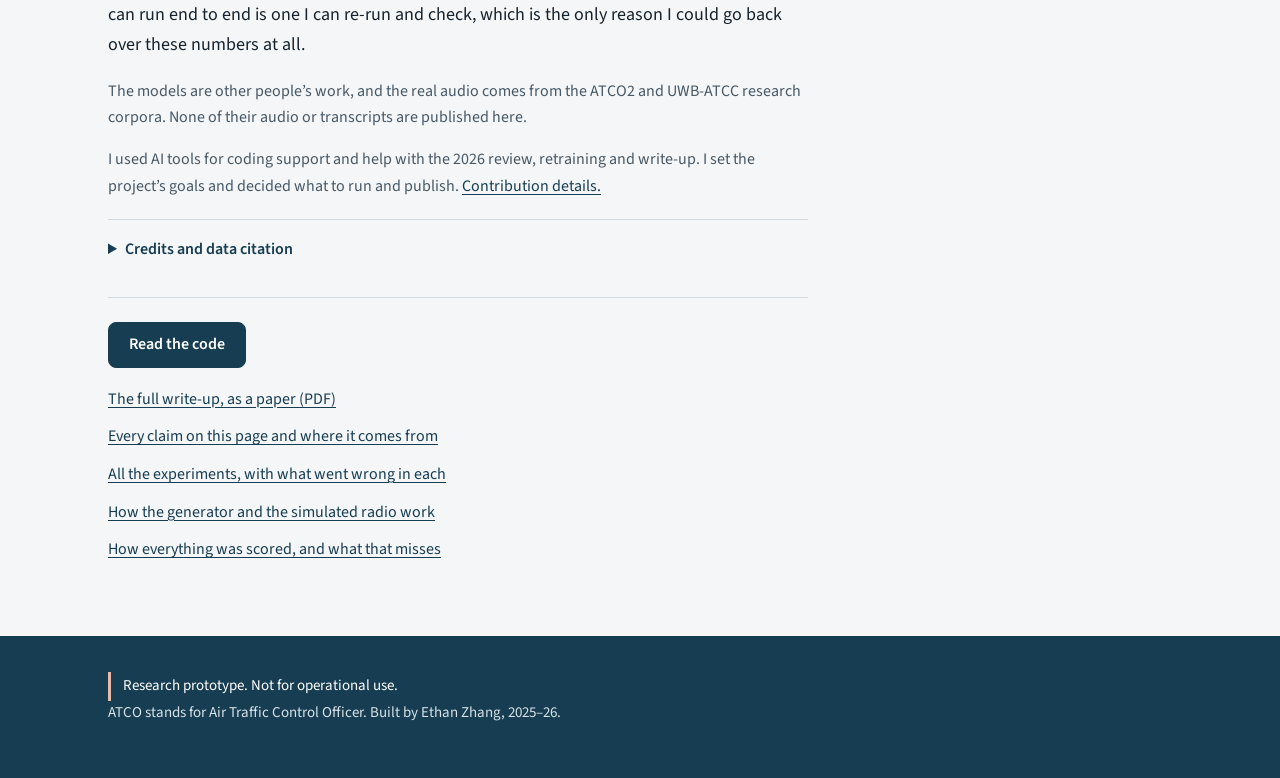
==== commit 42b2b3e3: "Keep AI attribution brief and within the credits" ====
--- a/site/index.html
+++ b/site/index.html
@@ -45,9 +45,6 @@
       <p class="lede">That was me on a seaplane in the Maldives, listening to the pilots&rsquo; radio. So I
         trained a small speech model to transcribe air traffic control, starting from one hour of real audio,
         and then checked whether my own results held up.</p>
-      <p class="owns">I used AI coding tools throughout. In 2026, Claude Code audited the project with me,
-        wrote most of the new code, ran the retraining and helped write this page. I set the goals and
-        decided what to run and publish. <a href="#ai-use">How I used AI.</a></p>
       <p class="resultline">On recordings it had never heard, my best model&rsquo;s word error rate (the
         share of words it gets wrong, so lower is better) is <b>14.27%</b>. My 2025 model: <b>18.64%</b>.
         Whisper out of the box: <b>56.87%</b>.</p>
@@ -646,33 +643,19 @@
     <h2>How I made this</h2>
     <p>It started in 2025 as a team idea for an AI that could act like an air traffic controller. That was
       far too big for the time I had, so I narrowed it to one piece: turning the radio into text a computer
-      can check. The team didn&rsquo;t continue, and I carried on as an individual project, with AI coding
-      assistance, teaching myself how to train a model, and the maths underneath it, as I went.</p>
+      can check. The team didn&rsquo;t continue, and I carried on as an individual project, teaching myself
+      how to train a model, and the maths underneath it, as I went.</p>
 
     <p id="small">Everything I trained for this project ran on my own laptops: the 2025 models on a Windows
       laptop with an NVIDIA RTX 3070, and the 2026 retraining on a MacBook with an Apple M3 Pro, after I no
       longer had the first one. Working on a laptop turned out to matter: a model I can run end to end is one I can re-run and check,
       which is the only reason I could go back over these numbers at all.</p>
 
-    <h3 id="ai-use">How I used AI</h3>
-    <p><strong>In 2025,</strong> I chose the problem and the data, planned the experiments and ran the
-      training and evaluation on my own laptop. The word-list labelling rules, ATC text rules, range
-      checks, sentence generator and simulated radio channel were my designs. I used AI coding tools
-      to help write the code.</p>
-    <p><strong>In the 2026 audit and retraining,</strong> Claude Code ran the audit that found problems in
-      my testing. It wrote most of the new code, including evaluation scripts, training changes and the
-      app that joins the models together. It proposed most of the new experiments and ran them on my
-      laptop, and drafted and edited the webpage, paper and documentation. Later repository reviews
-      also used AI assistants.</p>
-    <p><strong>My role in that work</strong> was to set the goals, choose which experiments to run,
-      approve the runs, choose between the options offered and decide what to publish. The
-      <a href="https://github.com/Sineceptor/ATCO/blob/main/docs/contribution.md">full contribution
-      record</a> gives more detail, including the work still left for me to do.</p>
-    <p class="note">This disclosure was updated with Codex in November 2026, using the existing project
-      records.</p>
-
     <p class="credits">The models are other people&rsquo;s work, and the real audio comes from the ATCO2 and
       UWB-ATCC research corpora. None of their audio or transcripts are published here.</p>
+    <p class="credits" id="ai-use">I used AI tools for coding support and help with the 2026 review,
+      retraining and write-up. I set the project&rsquo;s goals and decided what to run and publish.
+      <a href="https://github.com/Sineceptor/ATCO/blob/main/docs/contribution.md">Contribution details.</a></p>
     <details class="more">
       <summary>Credits and data citation</summary>
       <p>Whisper, BERT, DistilBERT, SpeechT5, HiFi-GAN, wav2vec2, Phi-3 and Qwen are other people&rsquo;s
@@ -698,7 +681,6 @@
       <a class="btn" href="https://github.com/Sineceptor/ATCO">Read the code</a>
       <ul>
         <li><a href="https://github.com/Sineceptor/ATCO/blob/main/paper/atco_paper.pdf">The full write-up, as a paper (PDF)</a></li>
-        <li><a href="https://github.com/Sineceptor/ATCO/blob/main/docs/contribution.md">My contribution and how I used AI</a></li>
         <li><a href="https://github.com/Sineceptor/ATCO/blob/main/site/EVIDENCE.md">Every claim on this page and where it comes from</a></li>
         <li><a href="https://github.com/Sineceptor/ATCO/blob/main/experiments/README.md">All the experiments, with what went wrong in each</a></li>
         <li><a href="https://github.com/Sineceptor/ATCO/blob/main/docs/limited_data_and_radio_physics.md">How the generator and the simulated radio work</a></li>
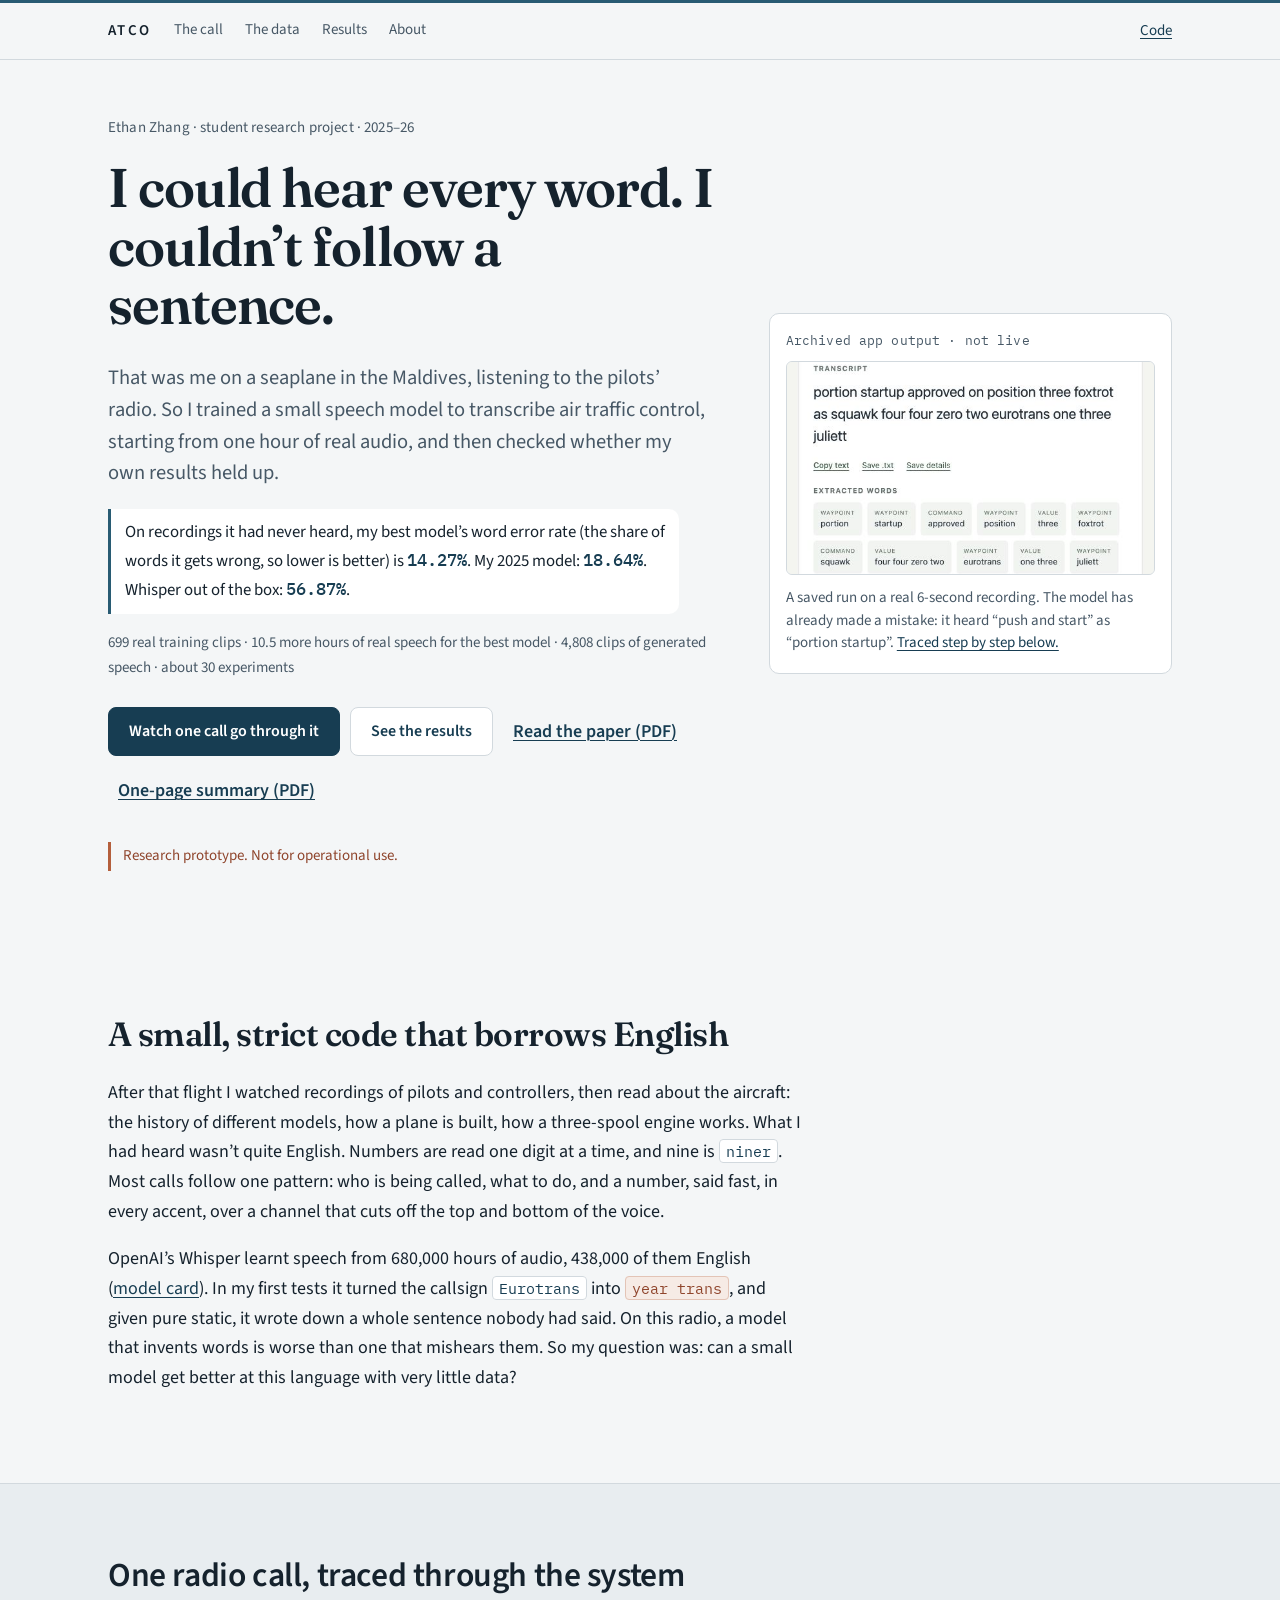
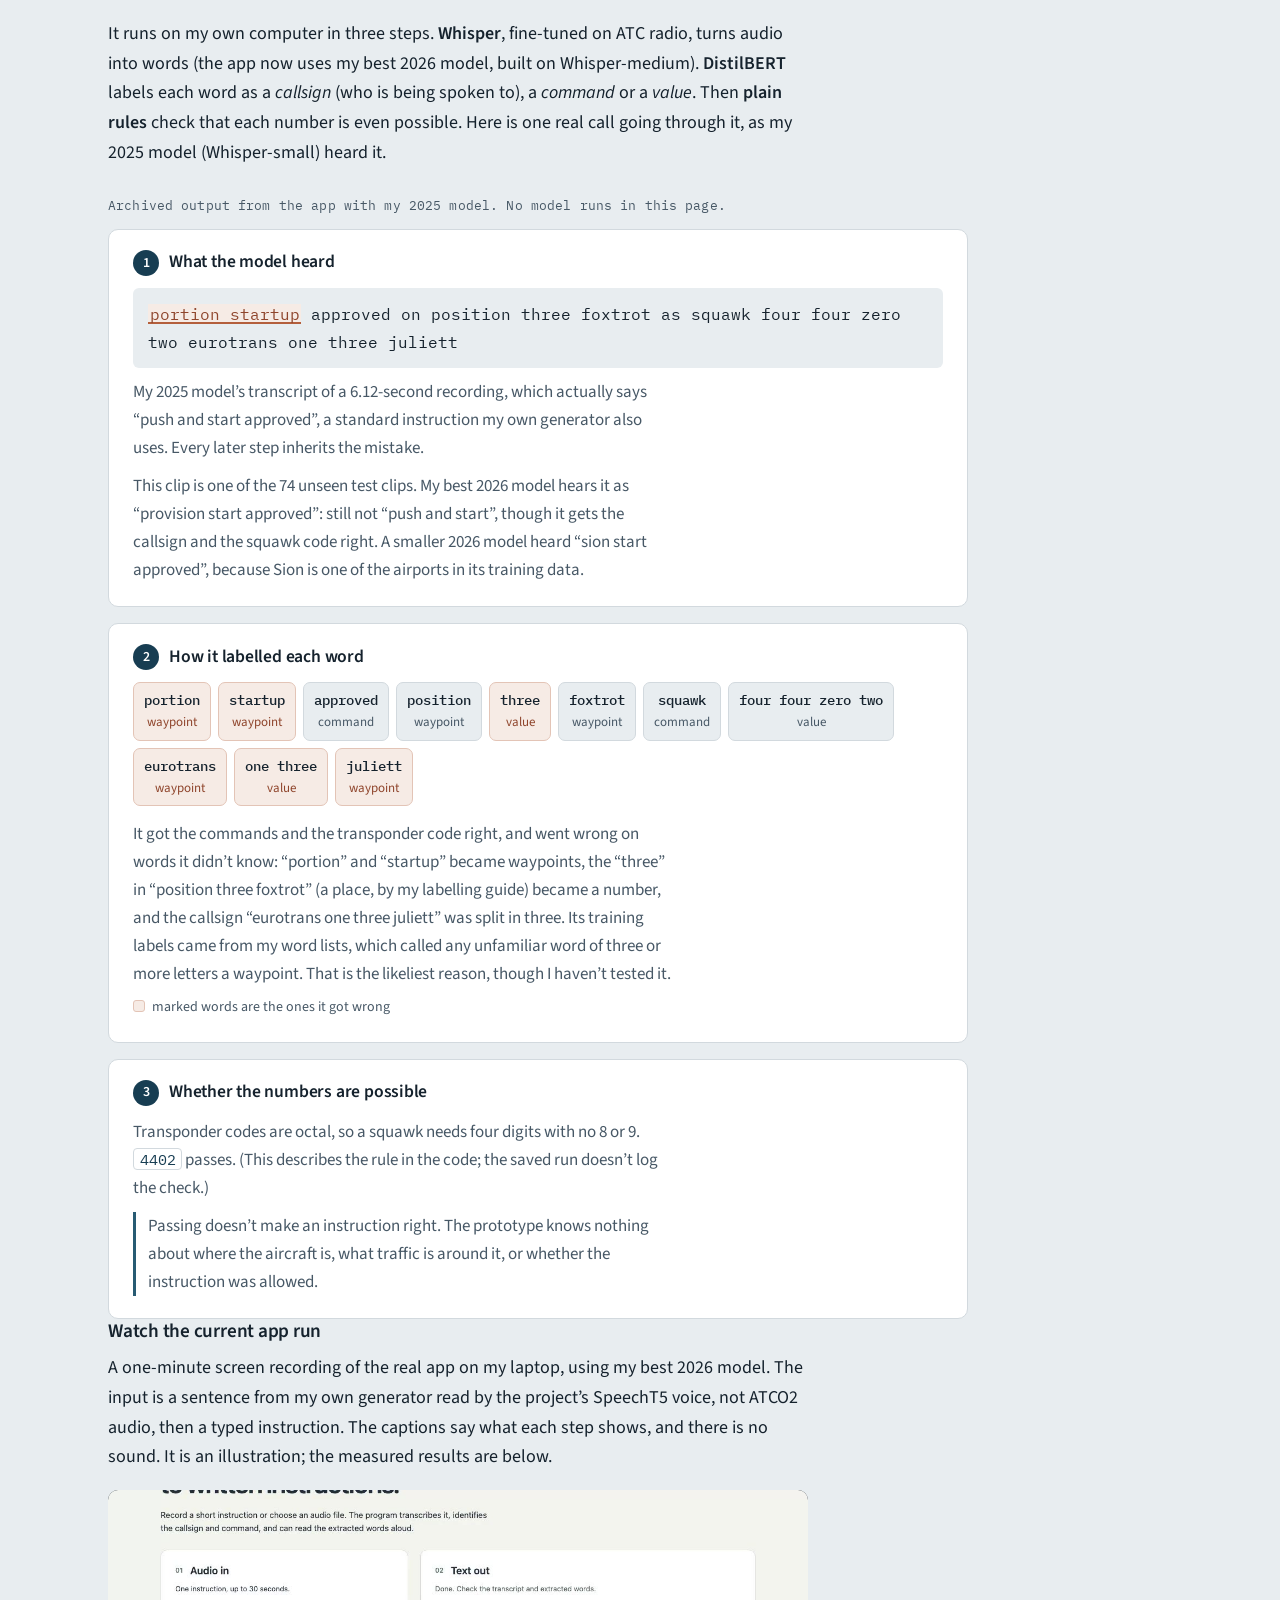
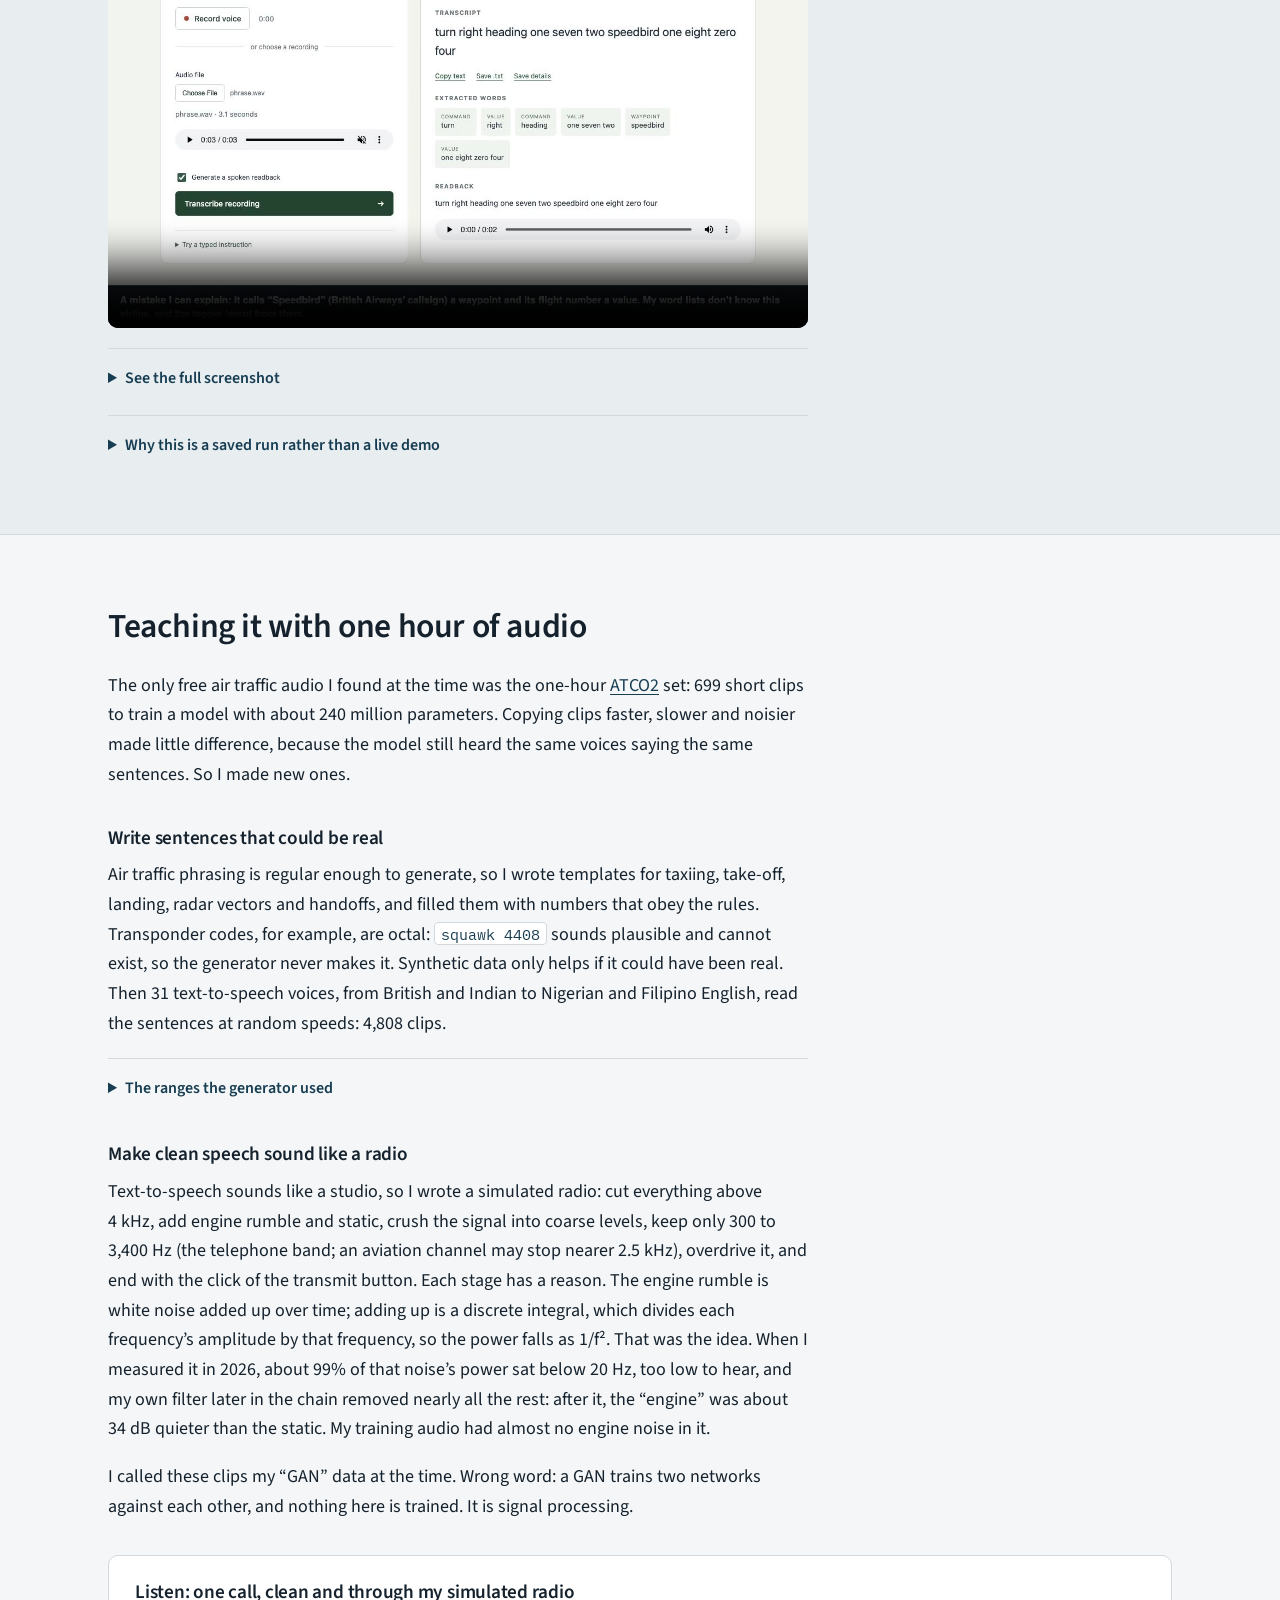
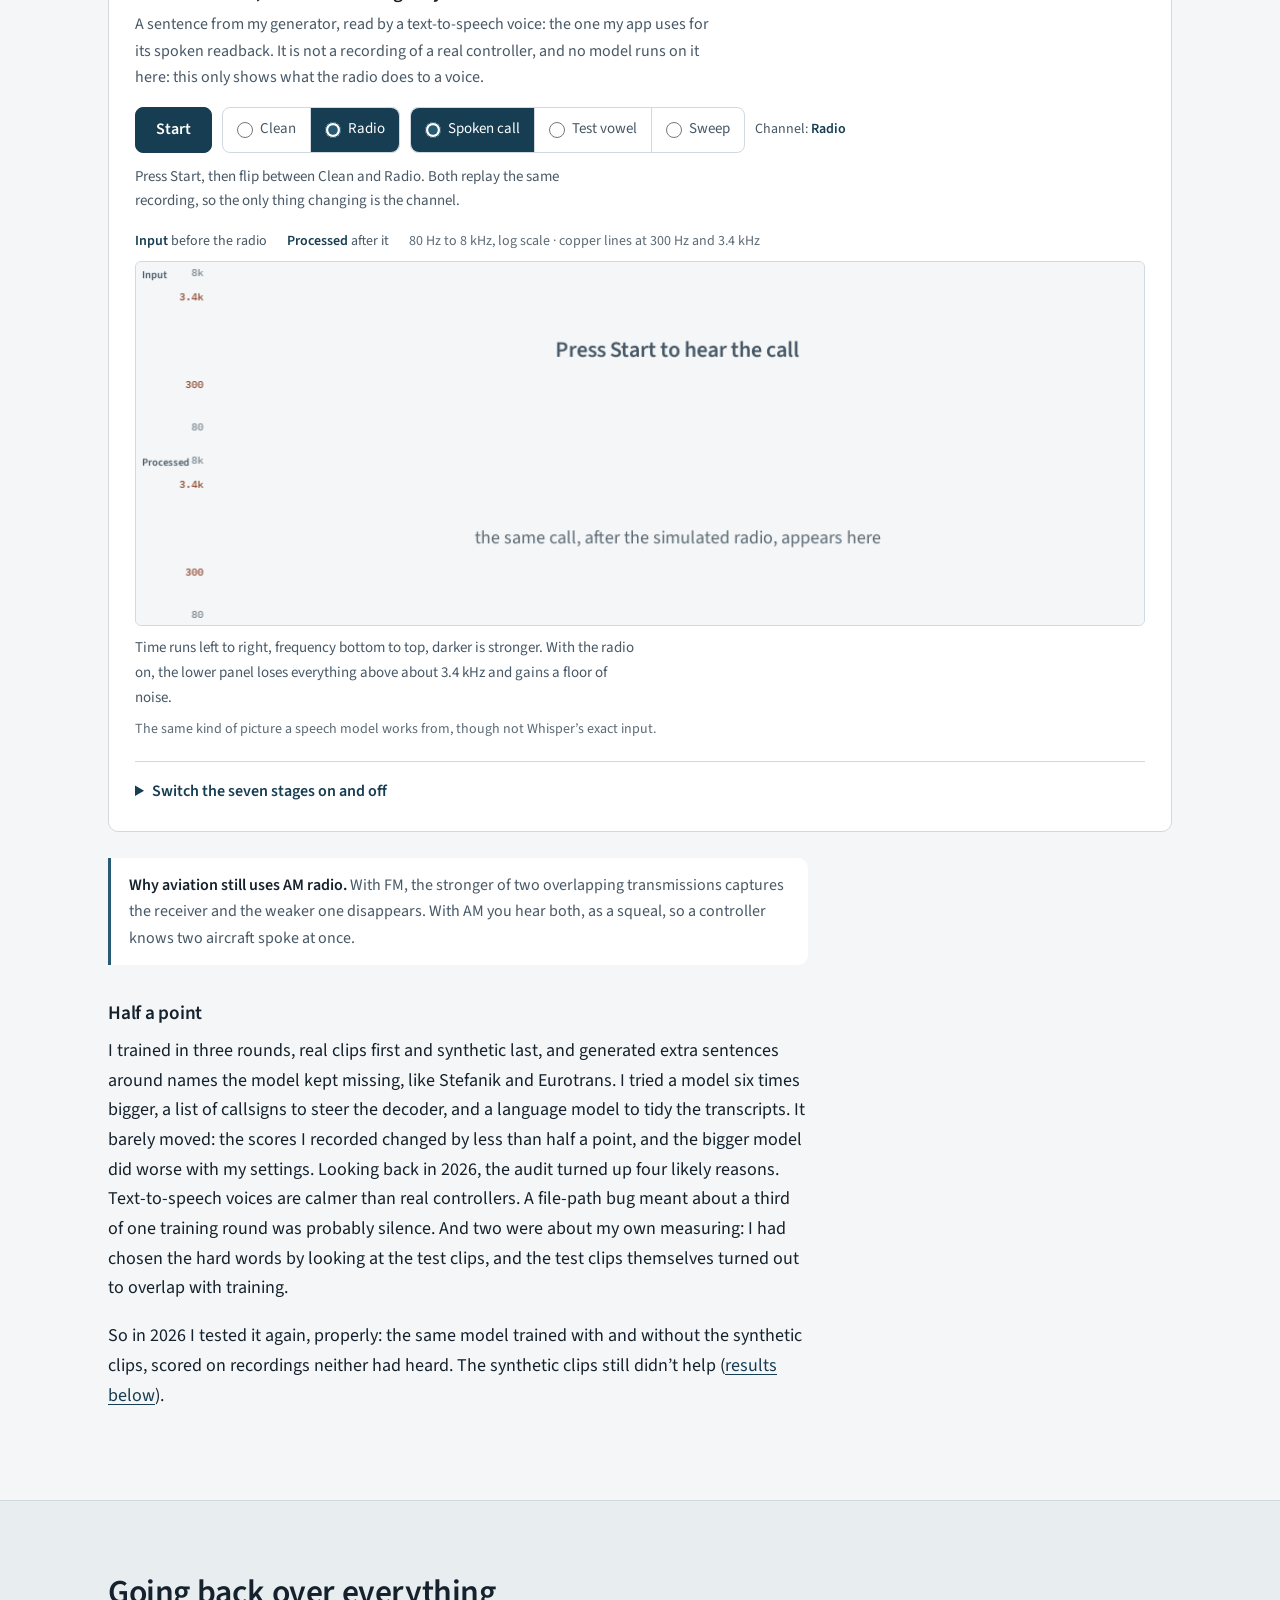
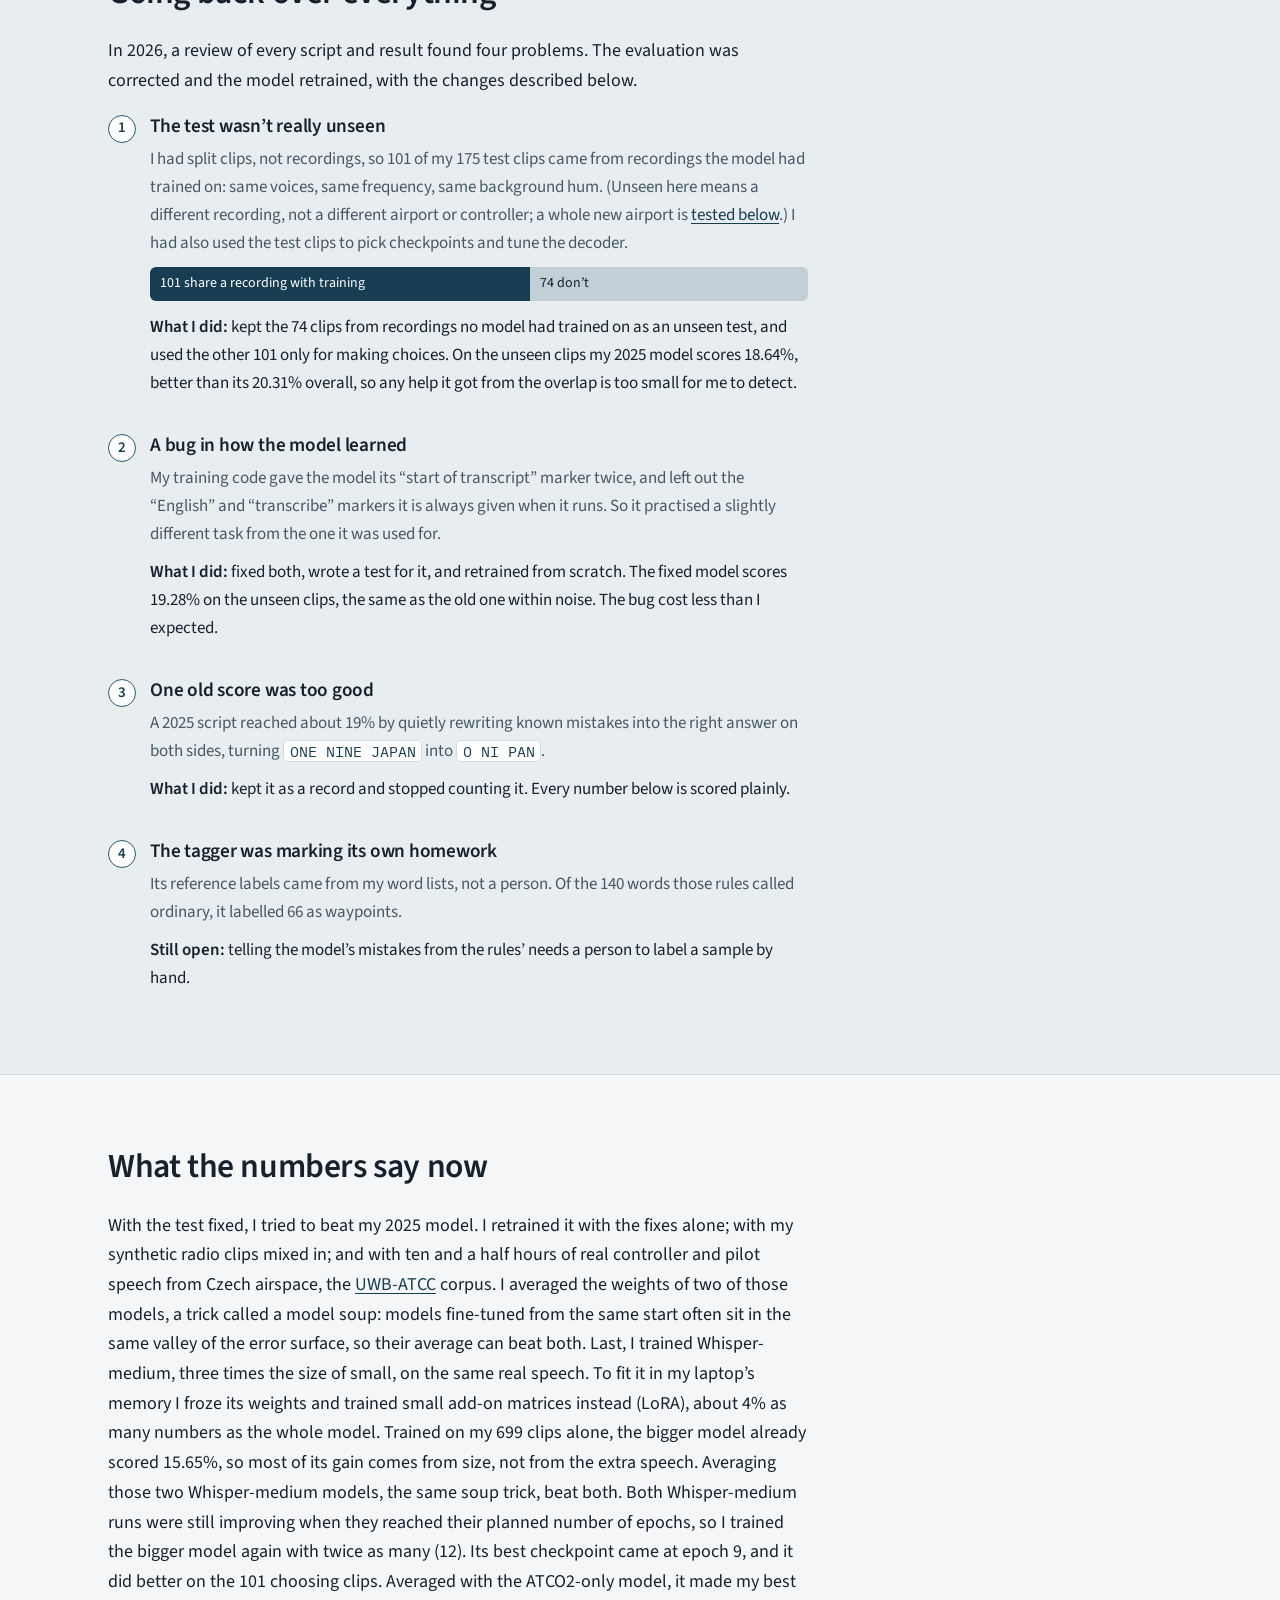
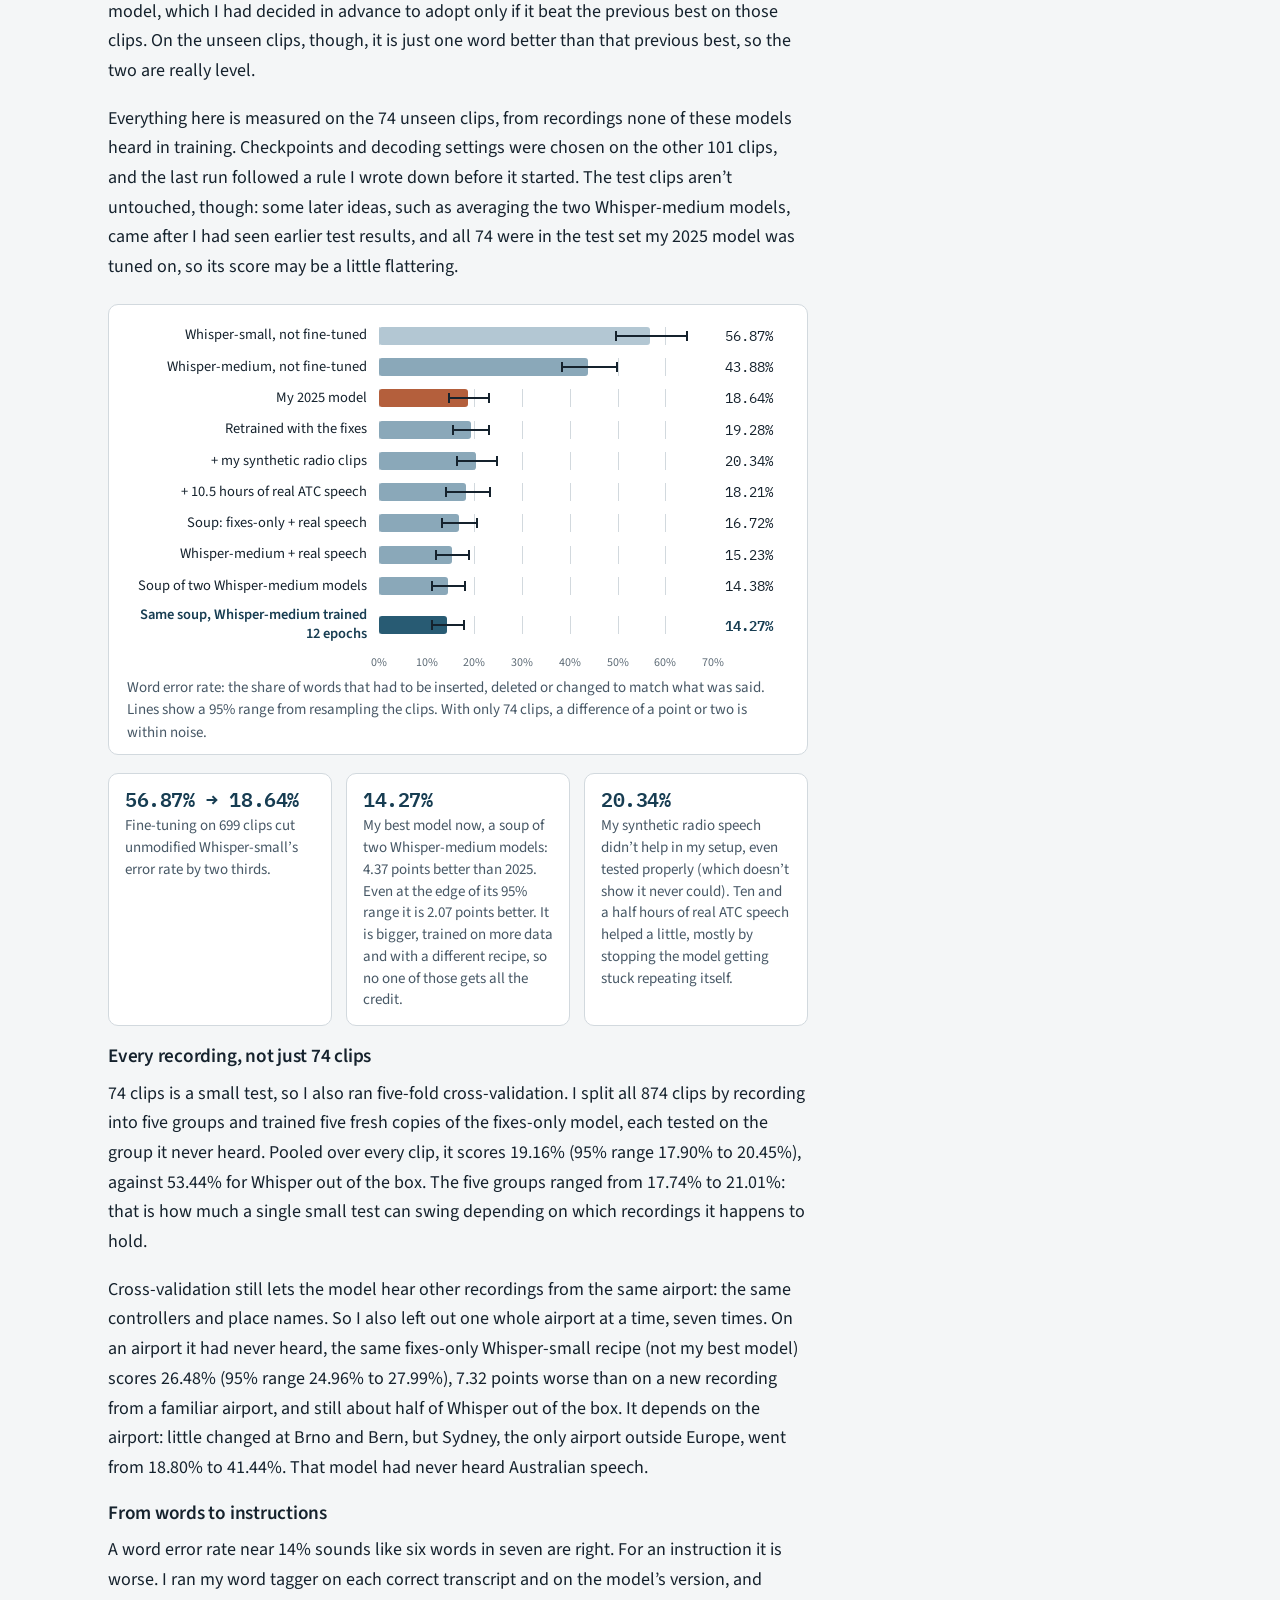
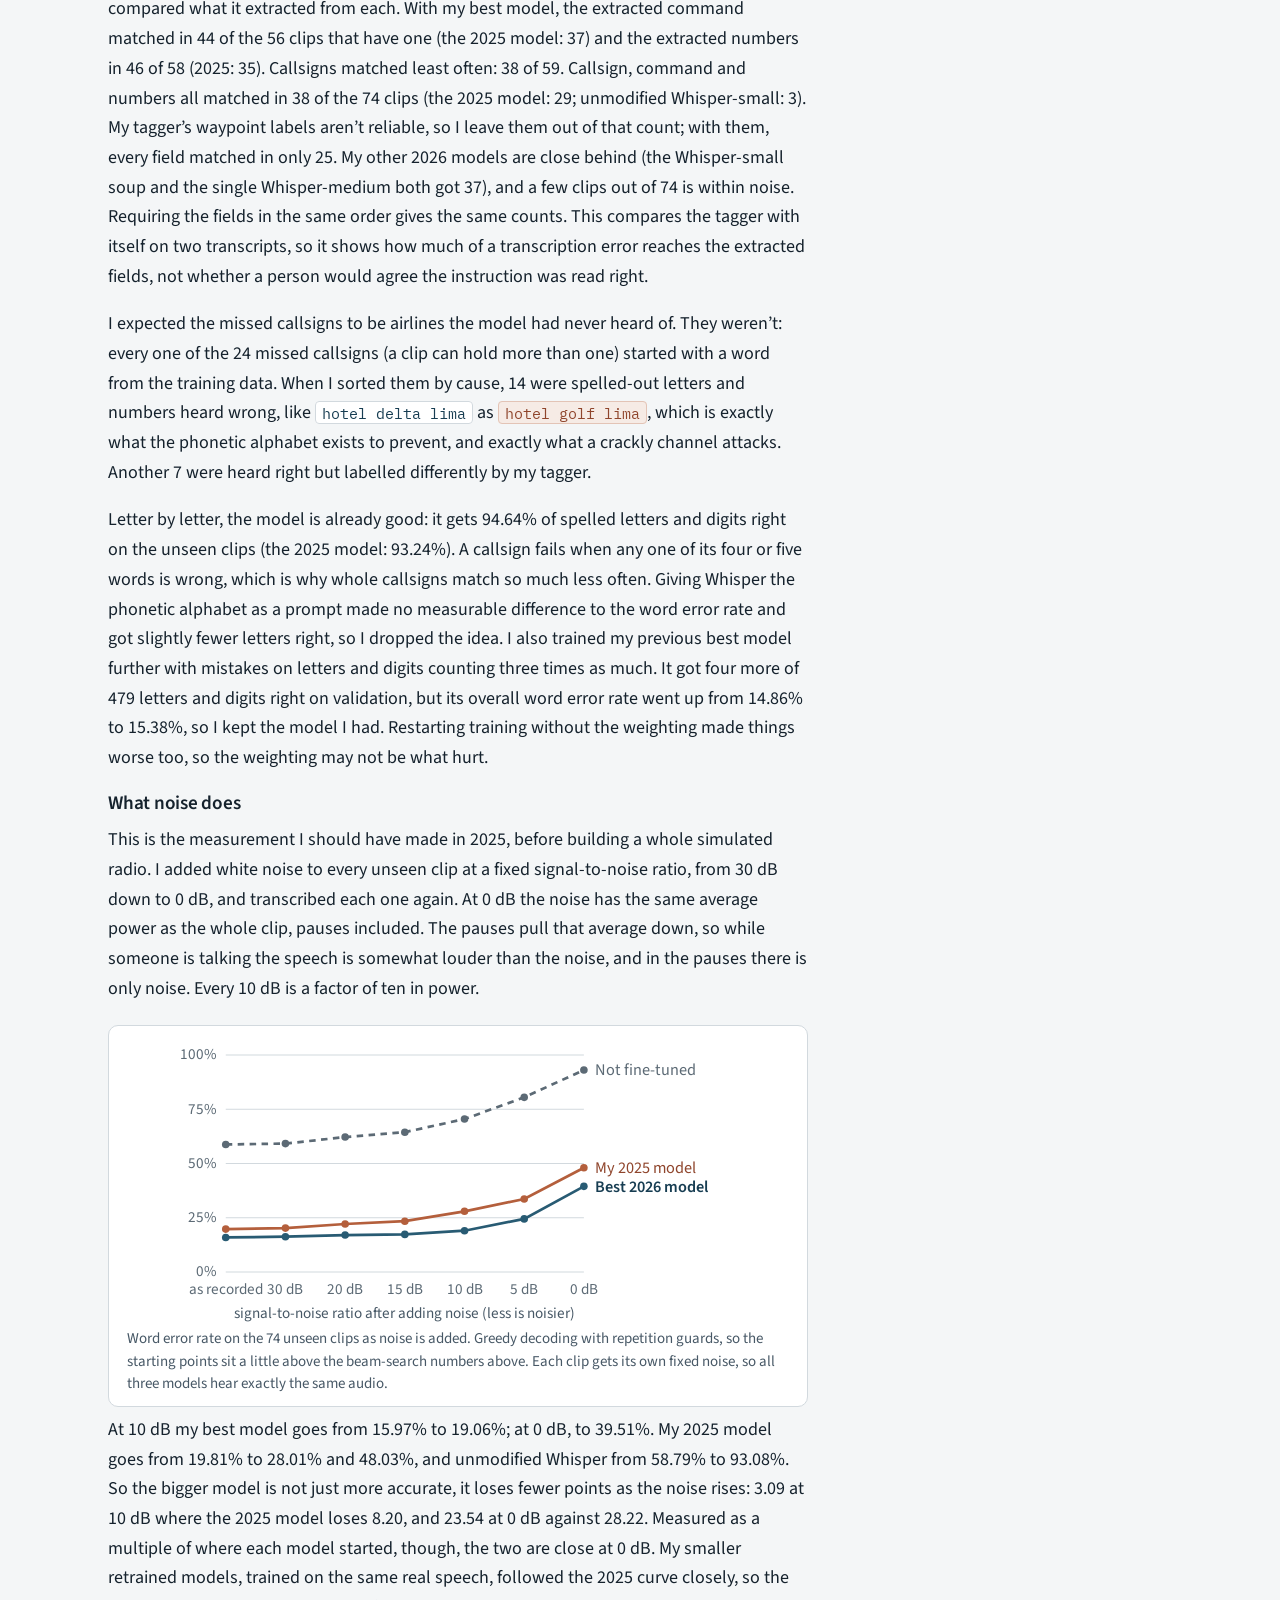
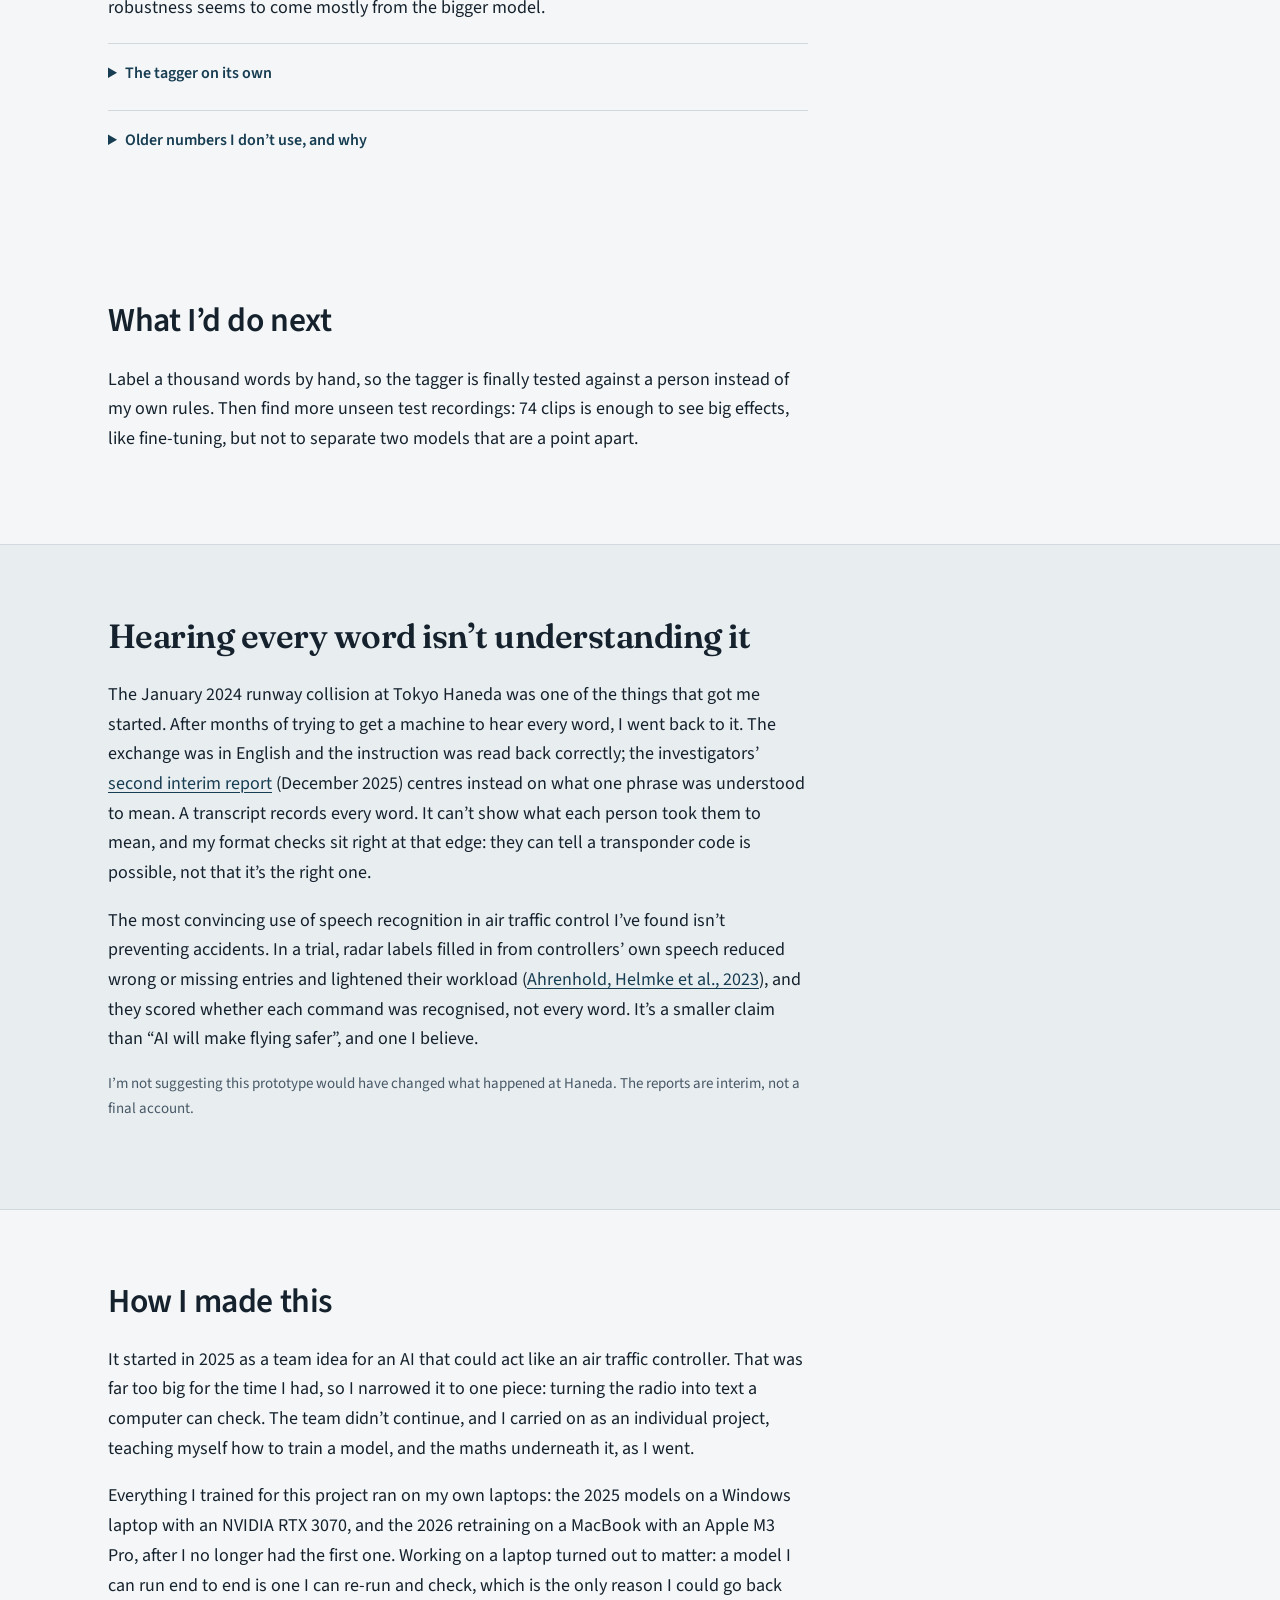
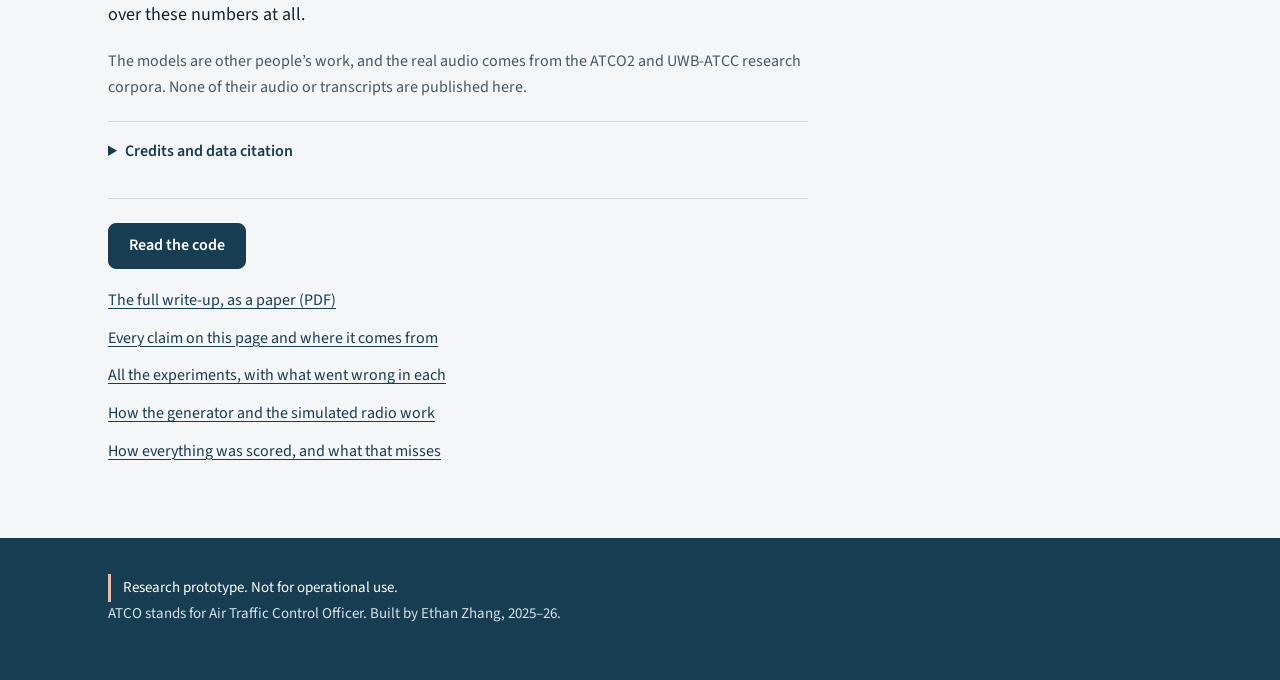
==== commit bbc1b117: "Consolidate AI attribution in project credits" ====
--- a/site/index.html
+++ b/site/index.html
@@ -342,9 +342,8 @@
 <section id="audit" class="tint">
   <div class="wrap col">
     <h2>Going back over everything</h2>
-    <p>In 2026, before showing this to anyone, I went back over every script and every number with an AI
-      coding assistant. That audit found four problems. We fixed what we could and trained the model
-      again, this time testing it properly.</p>
+    <p>In 2026, a review of every script and result found four problems. The evaluation was corrected
+      and the model retrained, with the changes described below.</p>
 
     <ol class="findings">
       <li>
@@ -653,11 +652,11 @@
 
     <p class="credits">The models are other people&rsquo;s work, and the real audio comes from the ATCO2 and
       UWB-ATCC research corpora. None of their audio or transcripts are published here.</p>
-    <p class="credits" id="ai-use">I used AI tools for coding support and help with the 2026 review,
-      retraining and write-up. I set the project&rsquo;s goals and decided what to run and publish.
-      <a href="https://github.com/Sineceptor/ATCO/blob/main/docs/contribution.md">Contribution details.</a></p>
     <details class="more">
       <summary>Credits and data citation</summary>
+      <p id="ai-use">I used AI tools for coding support and help with the 2026 review,
+        retraining and write-up. I set the project&rsquo;s goals and decided what to run and publish.
+        <a href="https://github.com/Sineceptor/ATCO/blob/main/docs/contribution.md">Project credits.</a></p>
       <p>Whisper, BERT, DistilBERT, SpeechT5, HiFi-GAN, wav2vec2, Phi-3 and Qwen are other people&rsquo;s
         models, used through Hugging Face. I&rsquo;m not proposing a new model or training method. The 4,808
         generated clips are mine: my sentences, spoken by Microsoft Edge text-to-speech voices. The 2025
